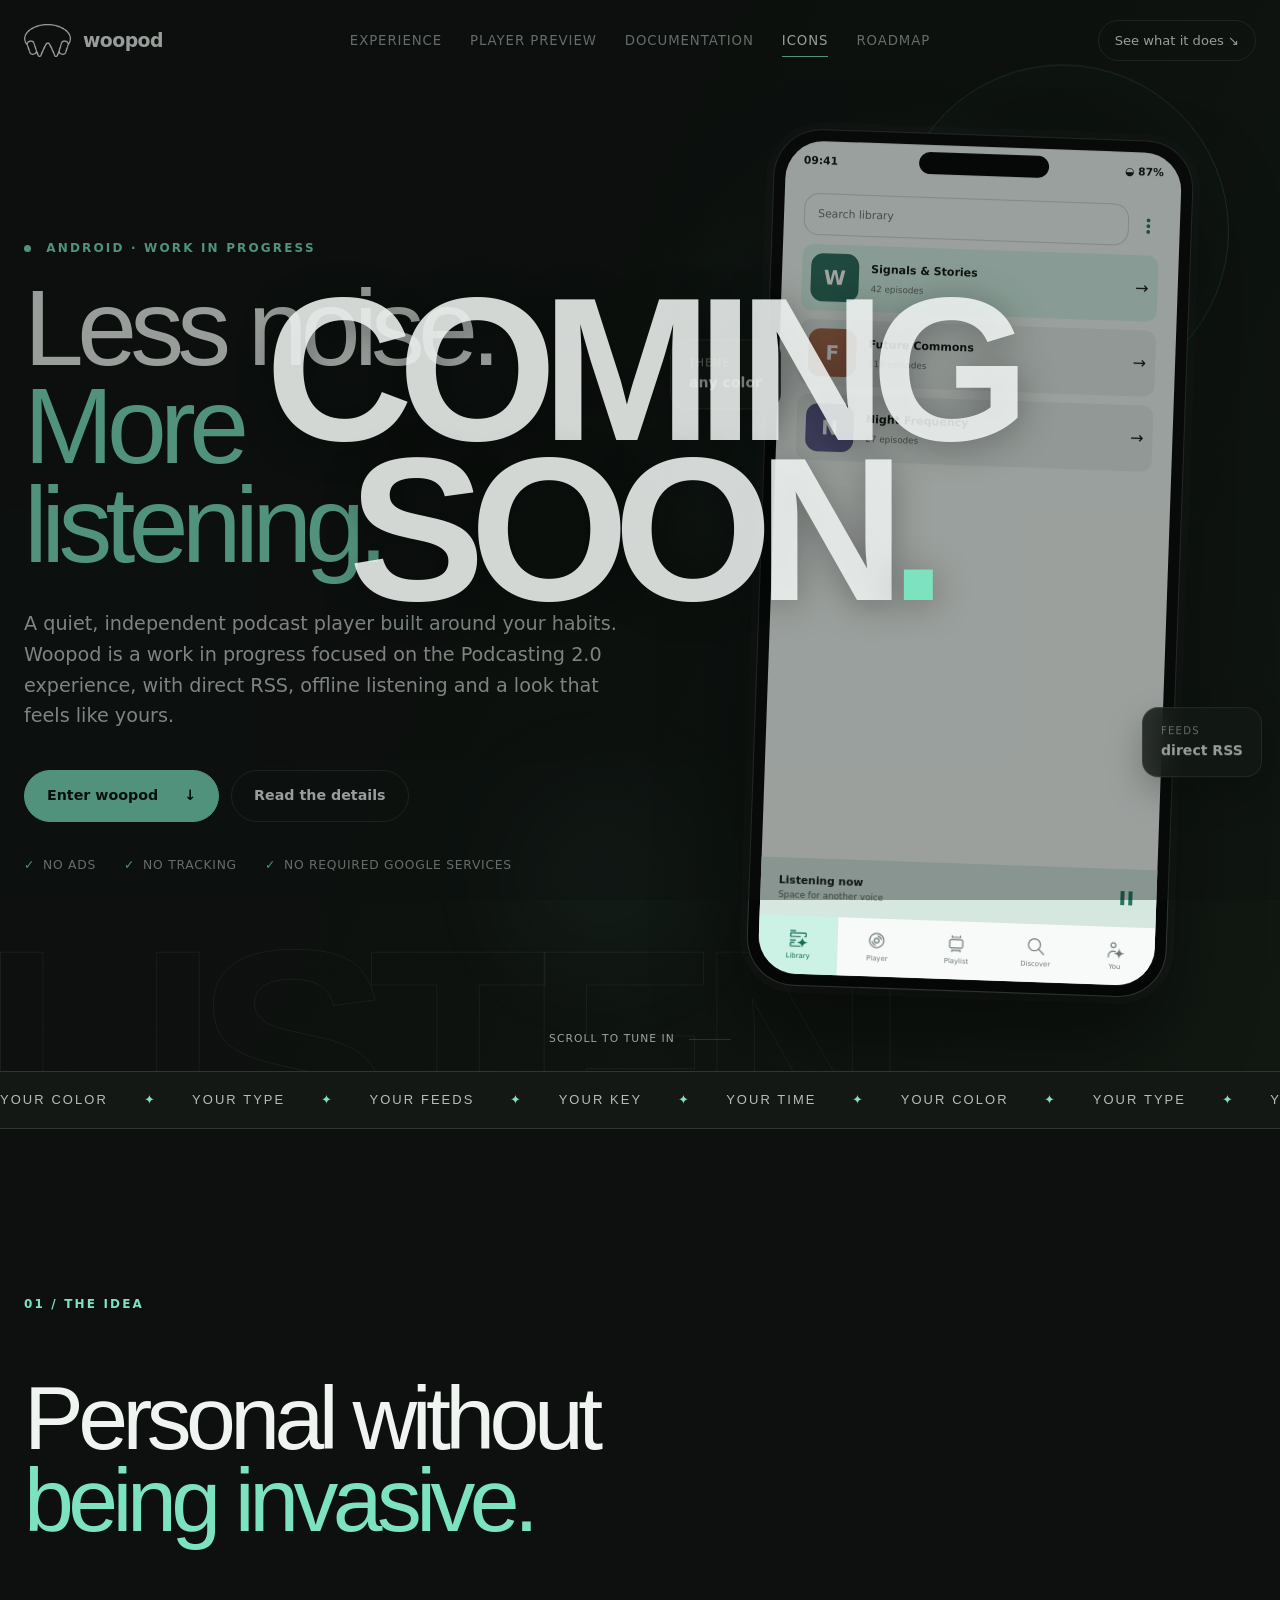
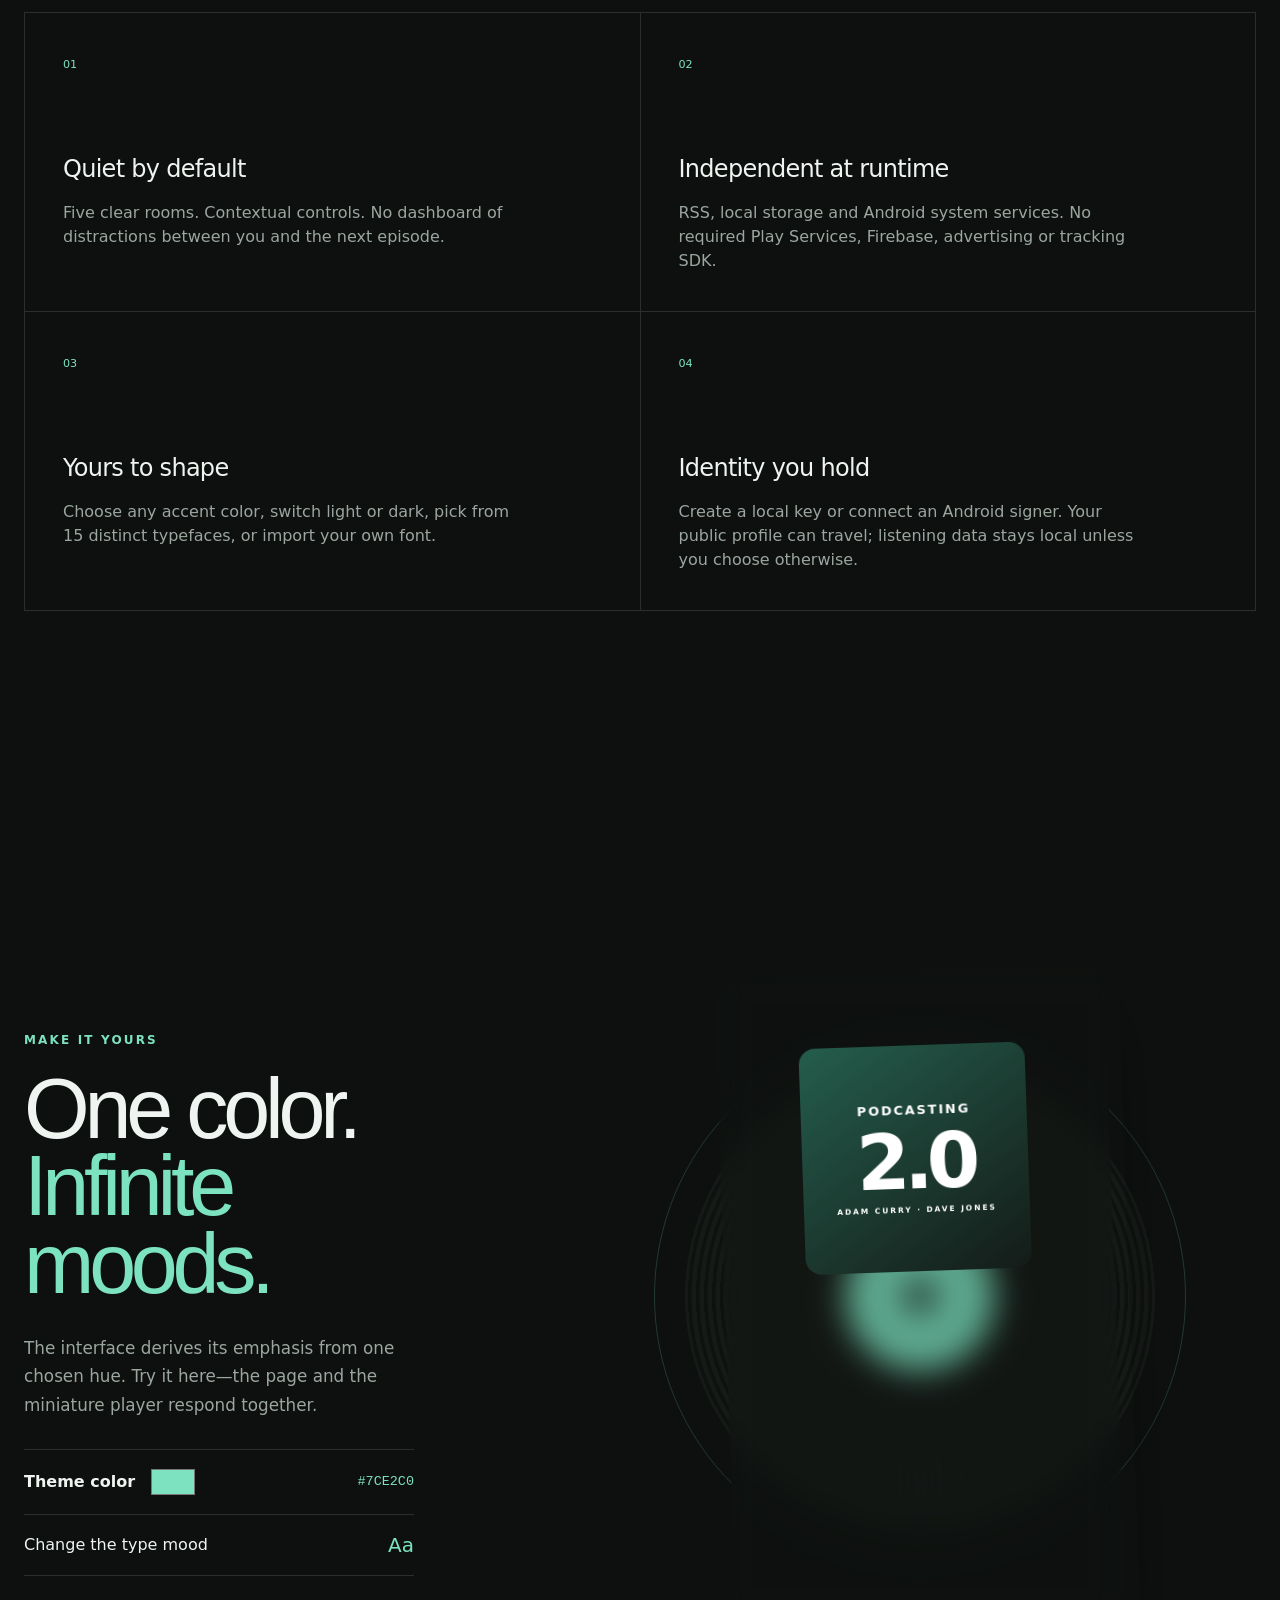
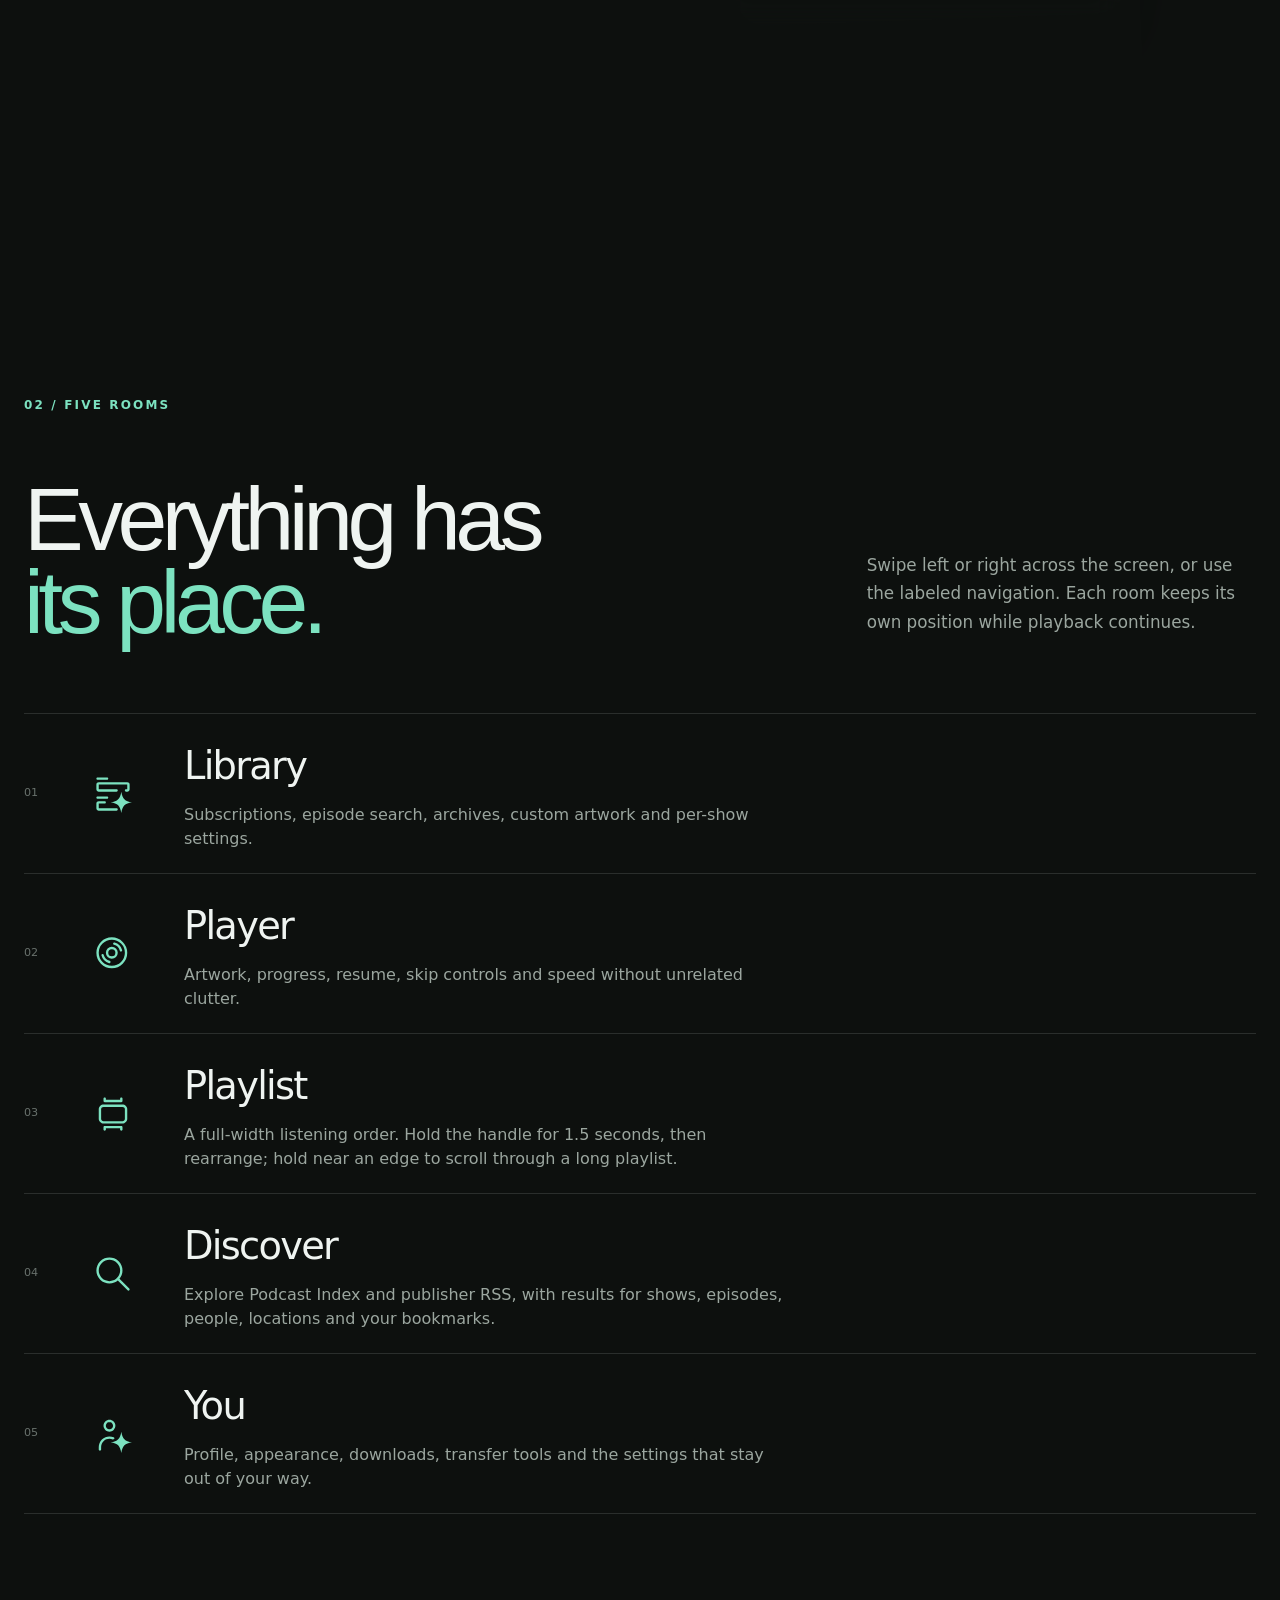
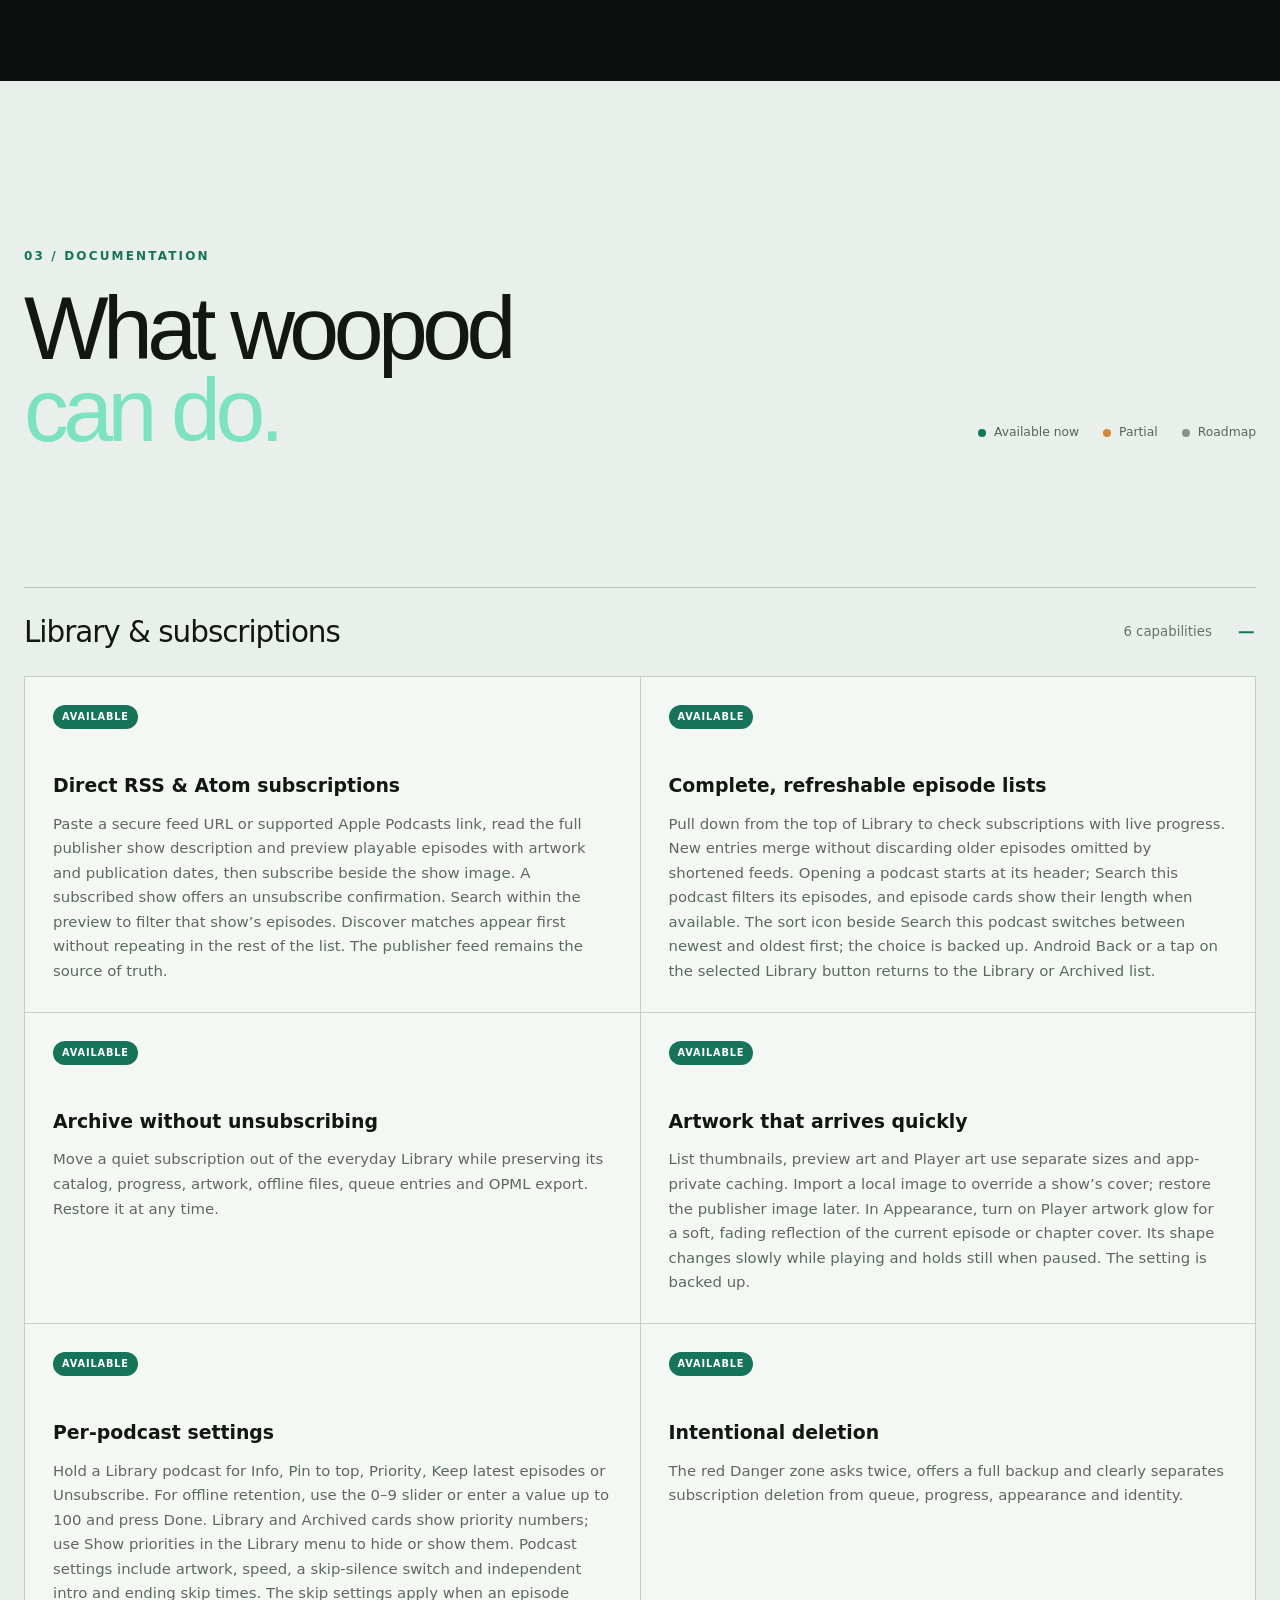
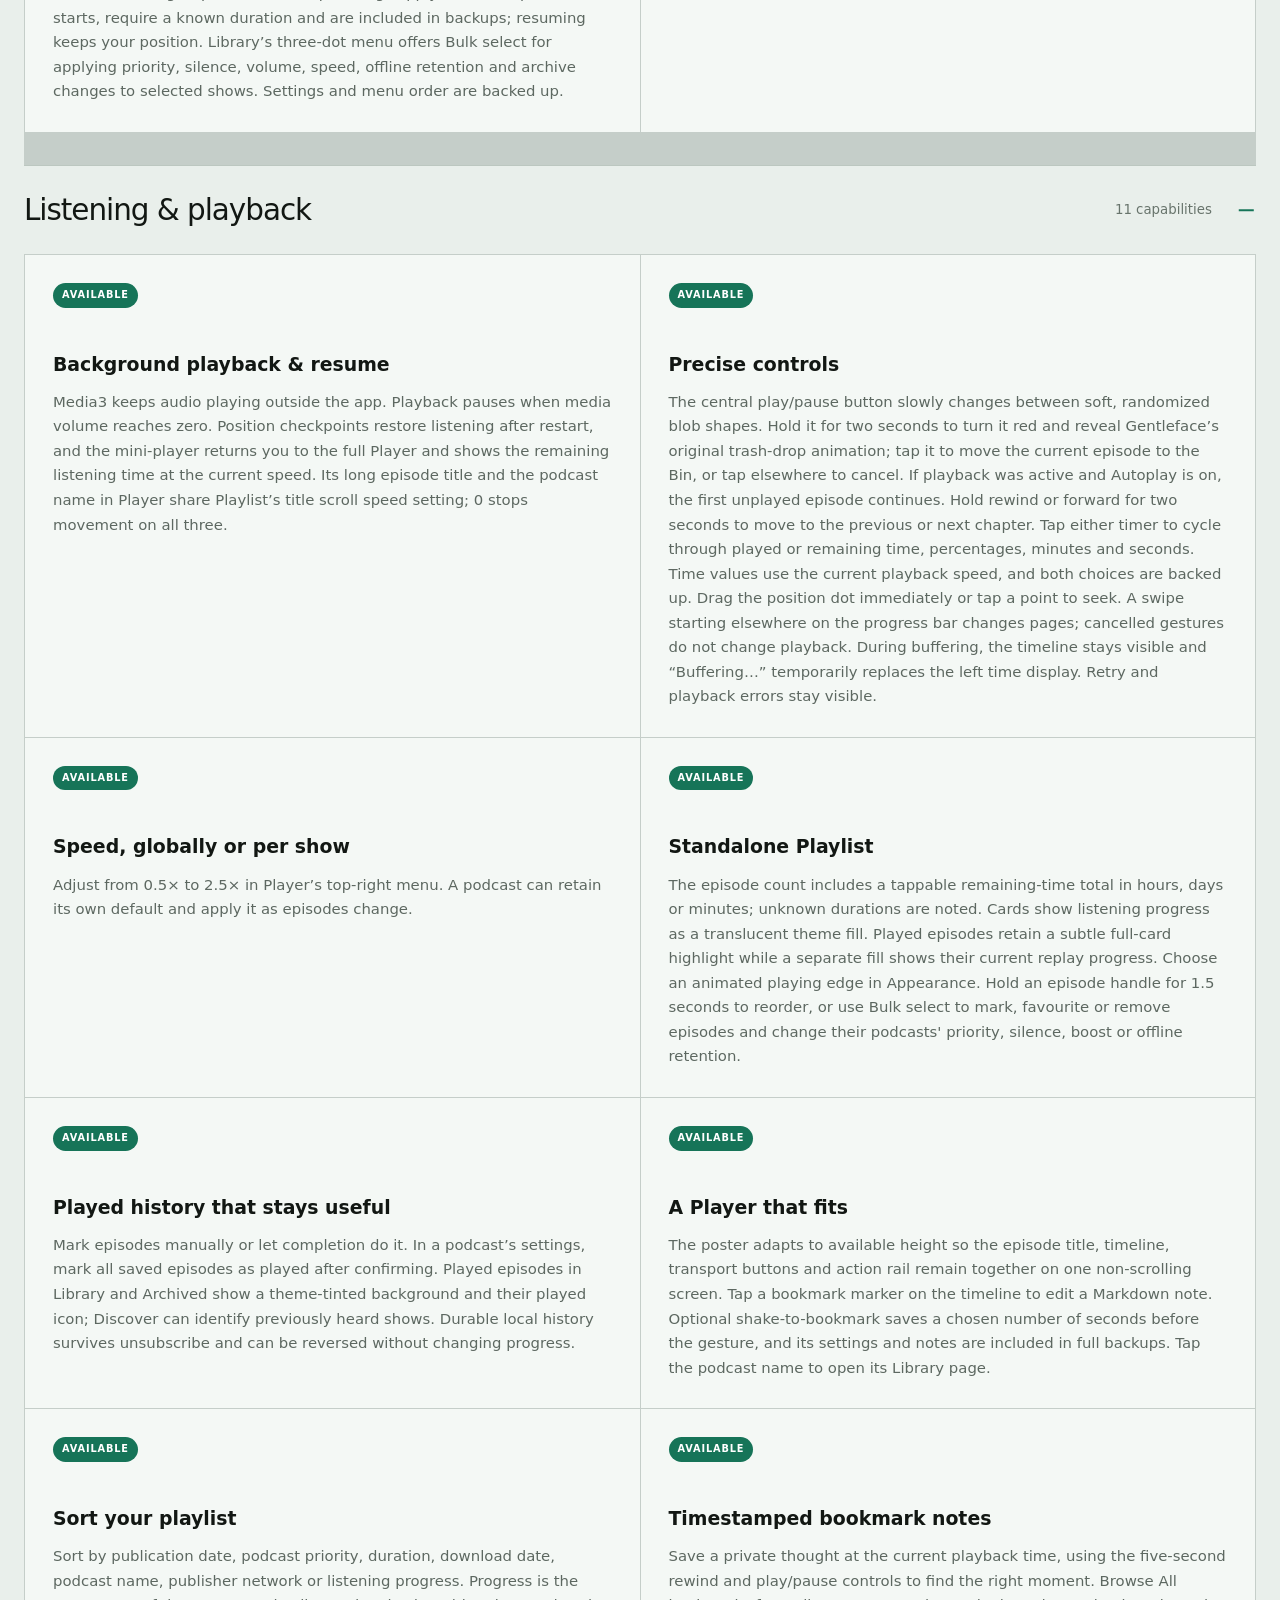
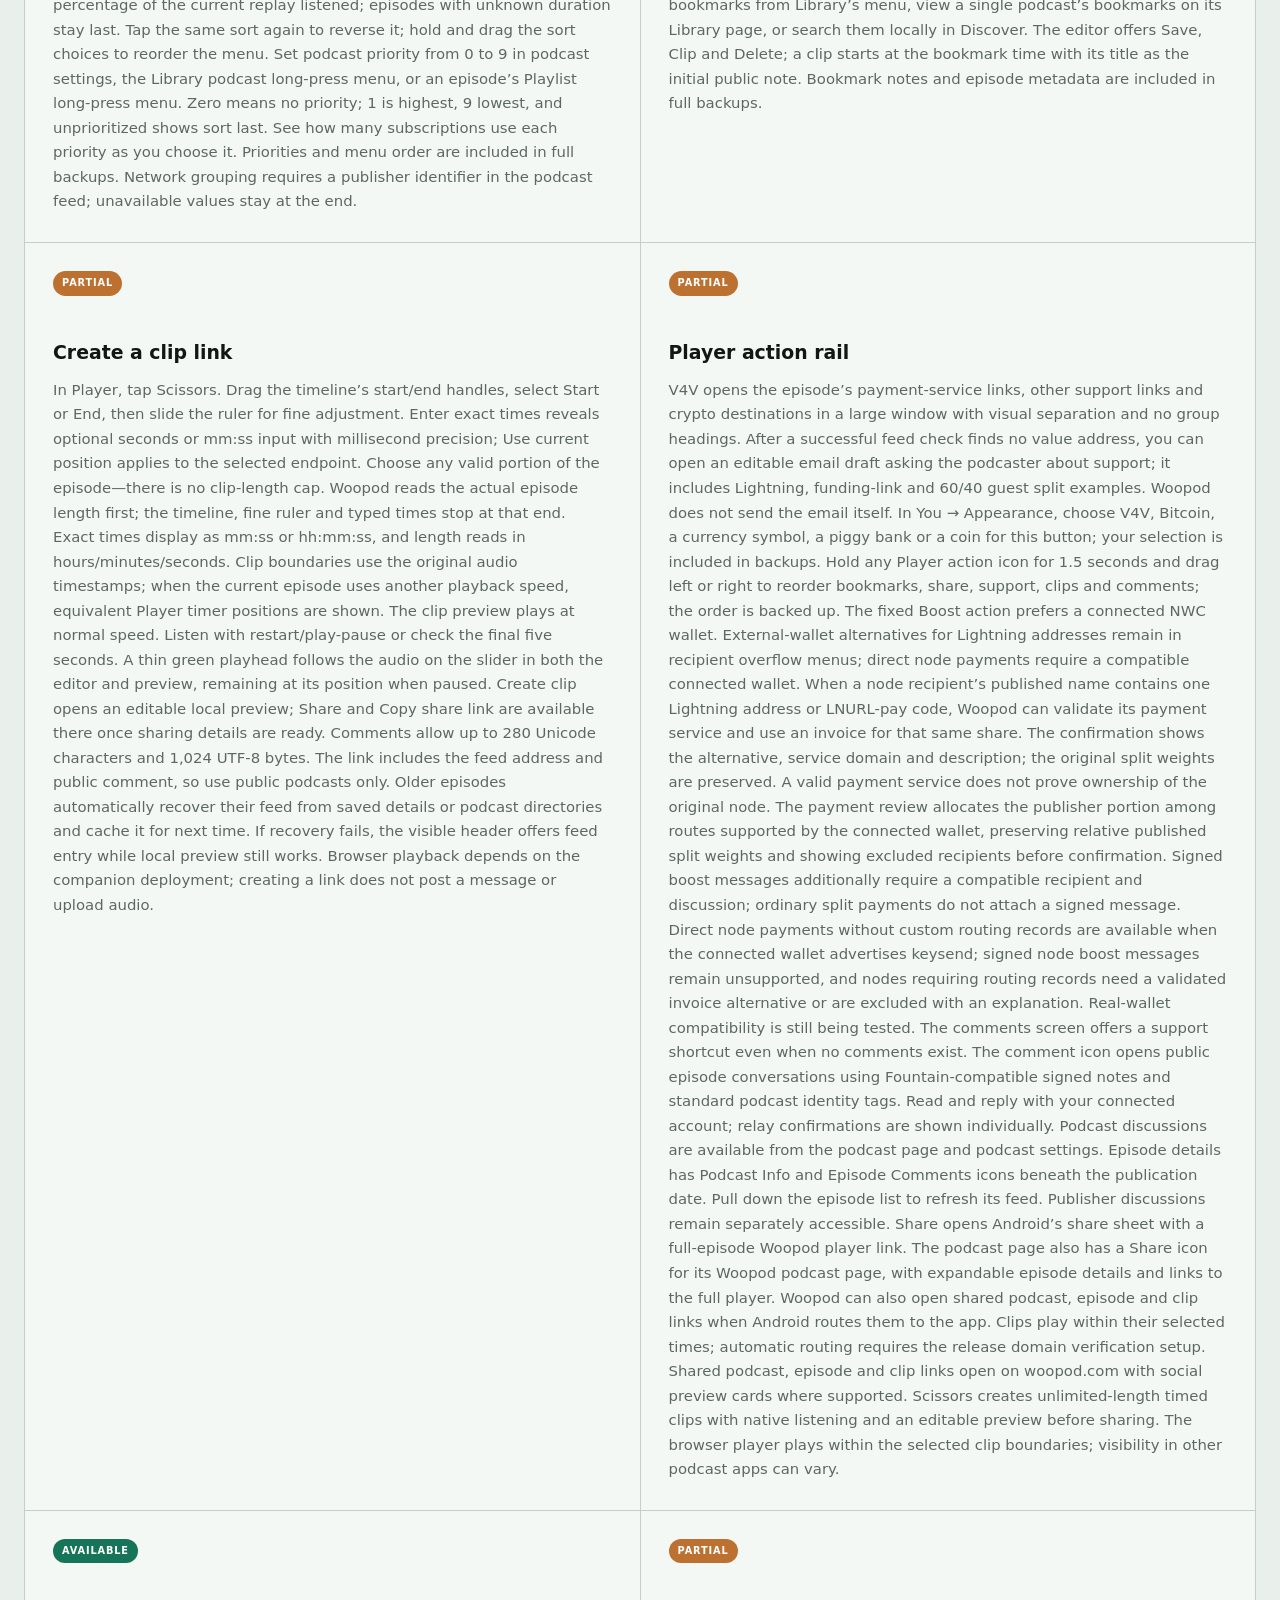
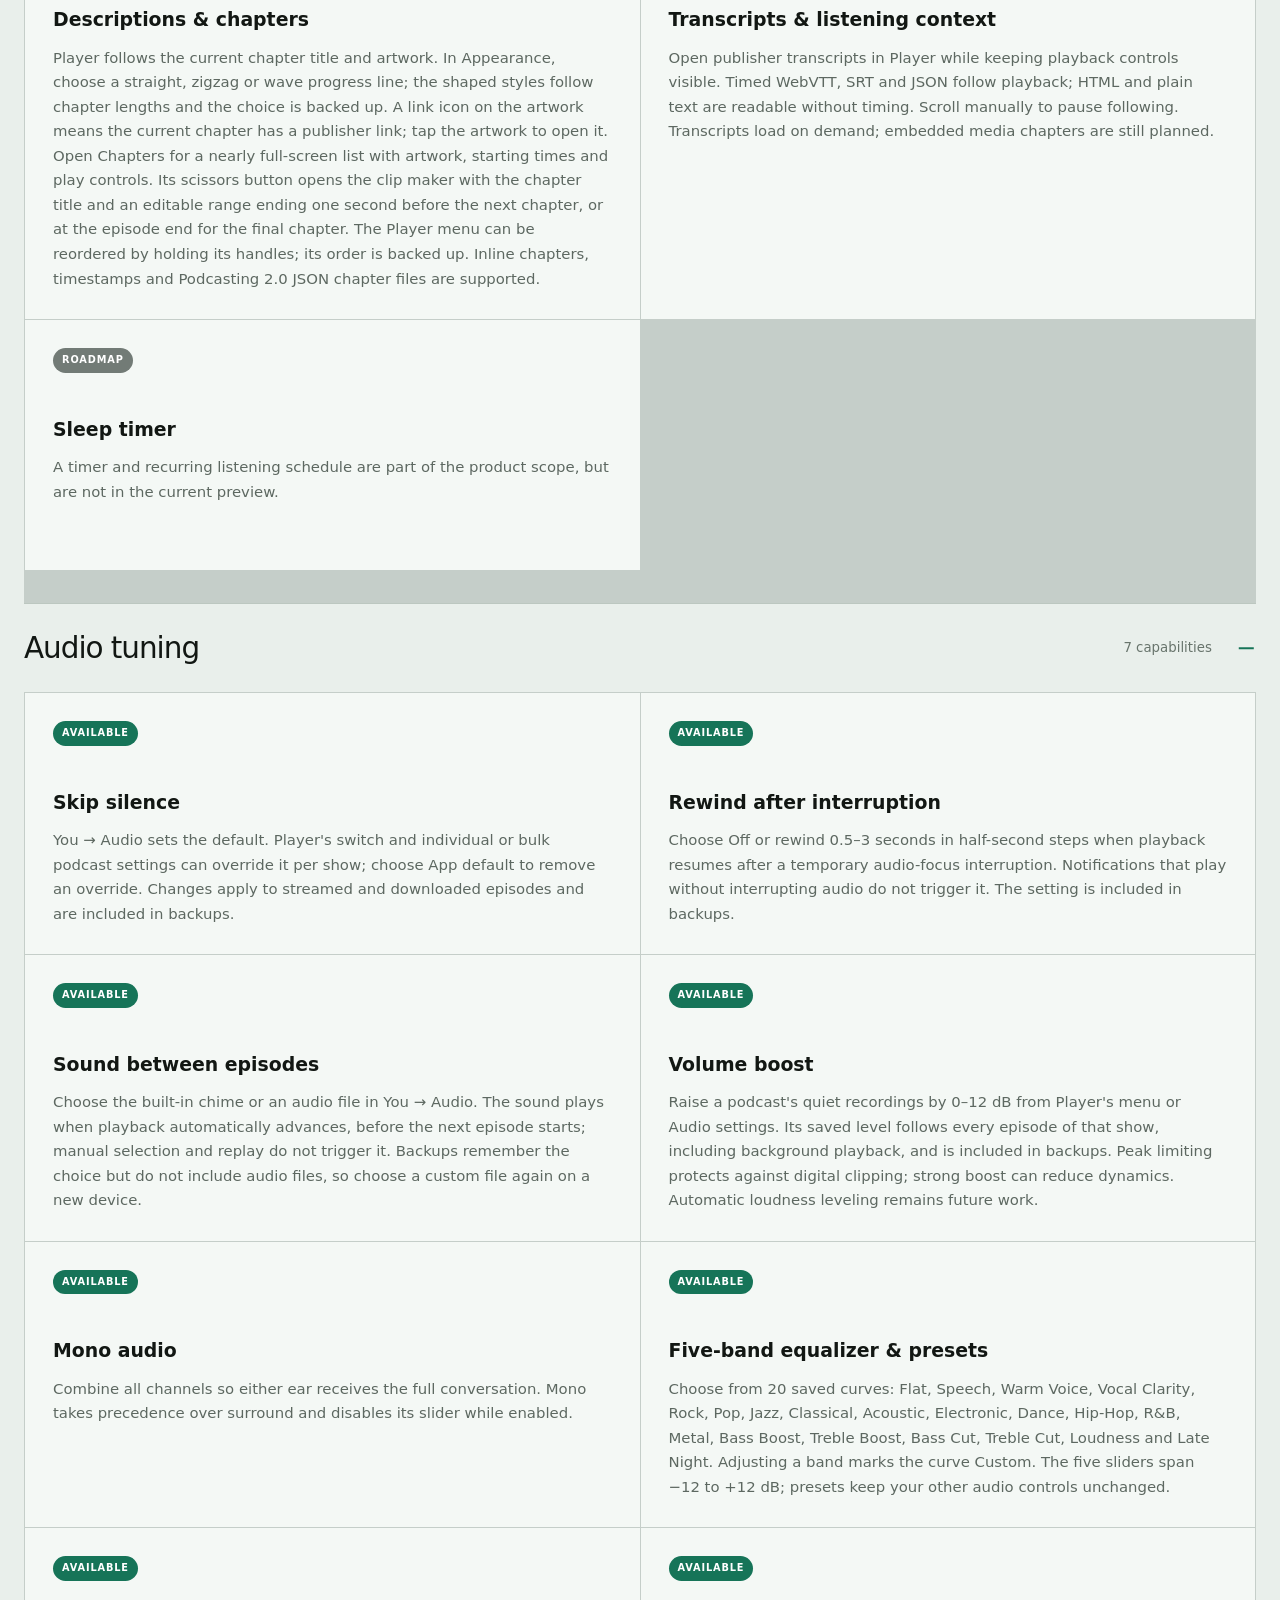
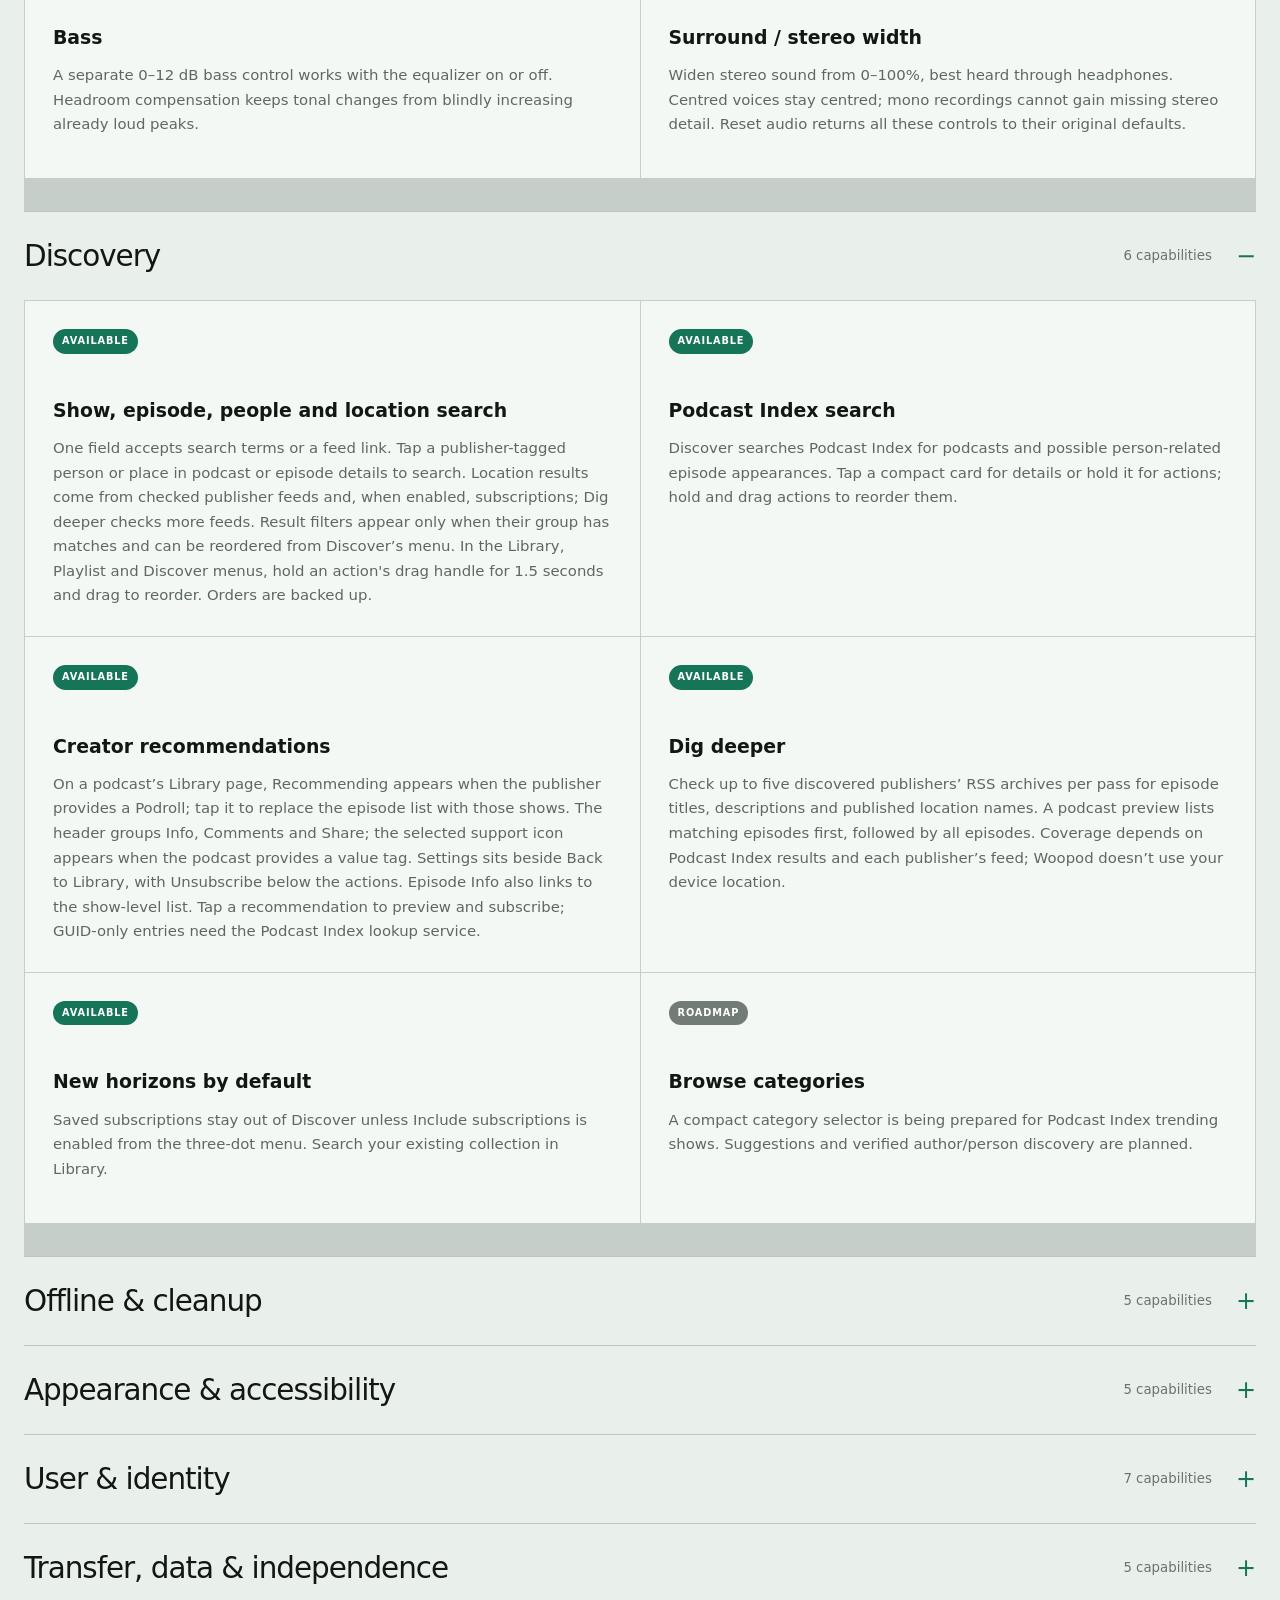
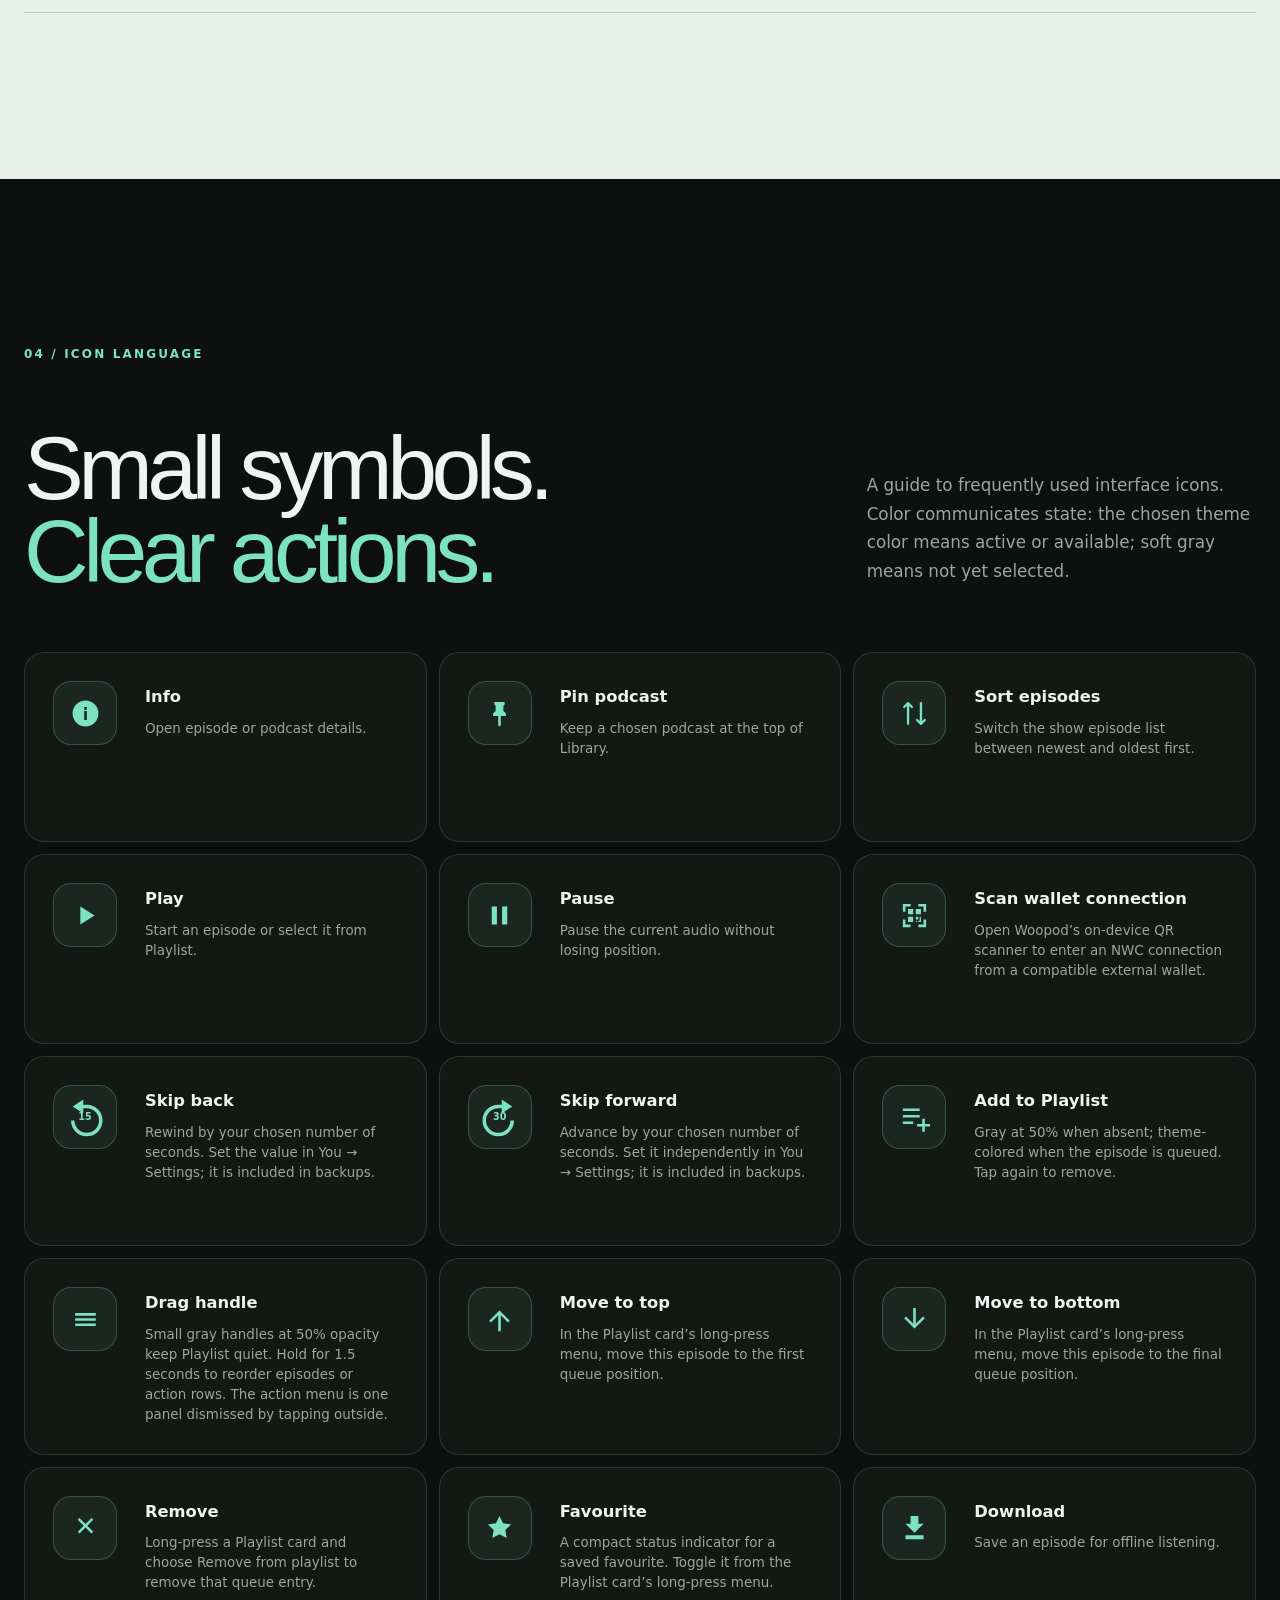
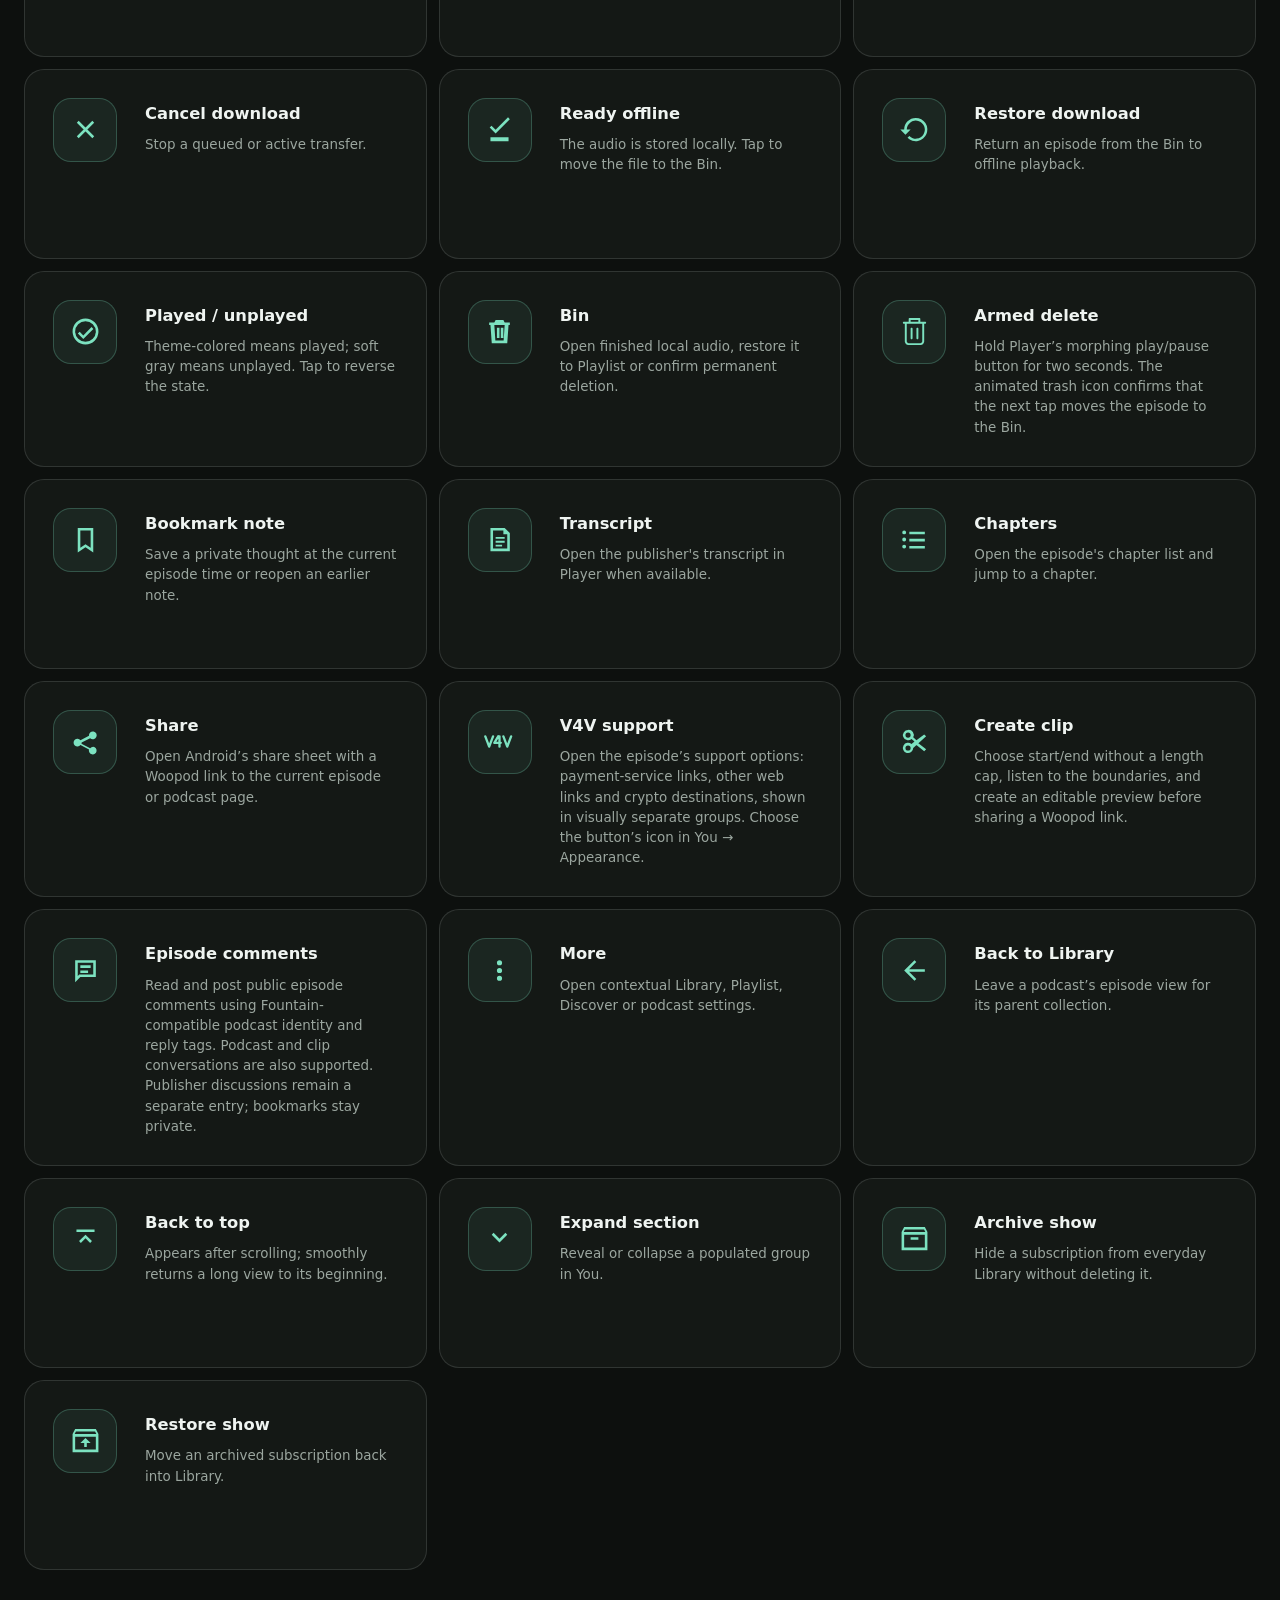
==== index.html @ 15a40794 "Explain wallet-aware boost split redistribution" ====
<!doctype html>
<html lang="en">
<head>
  <meta charset="utf-8">
  <meta name="viewport" content="width=device-width,initial-scale=1">
  <meta name="theme-color" content="#101311">
  <meta name="description" content="woopod is a quiet, independent Android podcast player with deep personalization, direct RSS, offline listening and user-owned identity.">
  <meta property="og:title" content="woopod — more listening, less noise">
  <meta property="og:description" content="A minimal, personal podcast player for Android. No ads. No tracking. No required Google services.">
  <meta property="og:type" content="website">
  <meta property="og:image" content="https://woopod.com/assets/app-icon-dark.png">
  <title>woopod — more listening, less noise</title>
  <link rel="icon" href="favicon.ico" sizes="any">
  <link rel="apple-touch-icon" href="apple-touch-icon.png">
  <link rel="manifest" href="manifest.webmanifest">
  <link rel="stylesheet" href="styles.css">
</head>
<body>
  <a class="skip-link" href="#main">Skip to content</a>
  <div class="coming-soon-overlay" role="status" aria-label="Woopod is coming soon"><span aria-hidden="true">Coming<br>soon<span class="coming-soon-dot">.</span></span></div>

  <svg class="svg-sprite" aria-hidden="true">
    <symbol id="i-play" viewBox="0 0 24 24"><path d="M8,5 L8,19 L19,12 Z"/></symbol>
    <symbol id="i-scan-qr" viewBox="0 0 24 24"><path d="M3,3h6v2H5v4H3zM15,3h6v6h-2V5h-4zM3,15h2v4h4v2H3zM19,15h2v6h-6v-2h4zM7,7h4v4H7zM13,7h4v4h-4zM7,13h4v4H7zM13,13h2v2h-2zM16,13h1v4h-2v-1h1zM13,16h1v1h-1z"/></symbol>
    <symbol id="i-pause" viewBox="0 0 24 24"><path d="M6,5 H10 V19 H6 Z M14,5 H18 V19 H14 Z"/></symbol>
    <symbol id="i-back15" viewBox="0 0 24 24"><path d="M11,2 L5,6 L11,10 V7 H13 A7,7 0,1 1,6,14 H4 A9,9 0,1 0,13,5 H11 Z"/></symbol>
    <symbol id="i-forward30" viewBox="0 0 24 24"><path d="M13,2 L19,6 L13,10 V7 H11 A7,7 0,1 0,18,14 H20 A9,9 0,1 1,11,5 H13 Z"/></symbol>
    <symbol id="i-queue" viewBox="0 0 24 24"><path d="M3,5 H16 V7 H3 Z M3,10 H16 V12 H3 Z M3,15 H11 V17 H3 Z M18,13 H20 V17 H24 V19 H20 V23 H18 V19 H14 V17 H18 Z"/></symbol>
    <symbol id="i-remove" viewBox="0 0 24 24"><path d="M6,6 L7.4,4.6 L12,9.2 L16.6,4.6 L18,6 L13.4,10.6 L18,15.2 L16.6,16.6 L12,12 L7.4,16.6 L6,15.2 L10.6,10.6 Z"/></symbol>
    <symbol id="i-drag" viewBox="0 0 24 24"><path d="M4,7h16v2H4zM4,11h16v2H4zM4,15h16v2H4z"/></symbol>
    <symbol id="i-up" viewBox="0 0 24 24"><path d="M12,5 L4,13 L5.4,14.4 L11,8.8 V21 H13 V8.8 L18.6,14.4 L20,13 Z"/></symbol>
    <symbol id="i-down" viewBox="0 0 24 24"><path d="M11,3 V15.2 L5.4,9.6 L4,11 L12,19 L20,11 L18.6,9.6 L13,15.2 V3 Z"/></symbol>
    <symbol id="i-download" viewBox="0 0 24 24"><path d="M19,9h-4V3H9v6H5l7,7 7,-7z M5,18v3h14v-3H5z"/></symbol>
    <symbol id="i-download-cancel" viewBox="0 0 24 24"><path d="M18,6L6,18M6,6l12,12" stroke="currentColor" stroke-width="2"/></symbol>
    <symbol id="i-download-done" viewBox="0 0 24 24"><path d="M5,18v3h14v-3H5z M9,12.2L5.8,9 4.4,10.4 9,15 20,4 18.6,2.6z"/></symbol>
    <symbol id="i-restore" viewBox="0 0 24 24"><path d="M13,3a9,9 0,0 0,-9 9H1l4,4 4,-4H6a7,7 0,1 1,2 5l-1.4,1.4A9,9 0,1 0,13 3z"/></symbol>
    <symbol id="i-played" viewBox="0 0 24 24"><path d="M12,3a9,9 0,1 0,0 18a9,9 0,1 0,0 -18" fill="none" stroke="currentColor" stroke-width="2"/><path d="M7.5,12.2l2.8,2.8 6.4,-6.4 1.4,1.4 -7.8,7.8 -4.2,-4.2z"/></symbol>
    <symbol id="i-bin" viewBox="0 0 24 24"><path d="M9,3L8,5H4V7H5L6,21H18L19,7H20V5H16L15,3H9M8,7H16L15.2,19H8.8L8,7M10,9V17H12V9H10M13,9V17H15V9H13Z"/></symbol>
    <!-- Gentleface trash, line-round, MIT © 2026 Alexander Kiselev. -->
    <symbol id="i-trash-gentleface" viewBox="0 0 16 16"><path d="M10.856 1.144C10.952 1.241 11 1.359 11 1.5L11 3L13.5 3C13.641 3 13.759 3.048 13.856 3.144C13.952 3.241 14 3.359 14 3.5C14 3.641 13.952 3.759 13.856 3.856C13.759 3.952 13.641 4 13.5 4L13 4L13 13C13 13.254 12.953 13.5 12.86 13.736C12.758 13.993 12.609 14.219 12.414 14.414C12.219 14.609 11.993 14.758 11.736 14.86C11.5 14.953 11.254 15 11 15L5 15C4.746 15 4.5 14.953 4.264 14.86C4.007 14.758 3.781 14.609 3.586 14.414C3.391 14.219 3.242 13.993 3.14 13.736C3.047 13.5 3 13.254 3 13L3 4L2.5 4C2.359 4 2.241 3.952 2.144 3.856C2.048 3.759 2 3.641 2 3.5C2 3.359 2.048 3.241 2.144 3.144C2.241 3.048 2.359 3 2.5 3L5 3L5 1.5C5 1.359 5.048 1.241 5.144 1.144C5.241 1.048 5.359 1 5.5 1L10.5 1C10.641 1 10.759 1.048 10.856 1.144ZM6 2L6 3L10 3L10 2L6 2ZM4.293 13.707C4.488 13.902 4.724 14 5 14L11 14C11.276 14 11.512 13.902 11.707 13.707C11.902 13.512 12 13.276 12 13L12 4L4 4L4 13C4 13.276 4.098 13.512 4.293 13.707ZM6.144 6.144C6.241 6.048 6.359 6 6.5 6C6.641 6 6.759 6.048 6.856 6.144C6.952 6.241 7 6.359 7 6.5L7 11.5C7 11.641 6.952 11.759 6.856 11.856C6.759 11.952 6.641 12 6.5 12C6.359 12 6.241 11.952 6.144 11.856C6.048 11.759 6 11.641 6 11.5L6 6.5C6 6.359 6.048 6.241 6.144 6.144ZM9.144 6.144C9.241 6.048 9.359 6 9.5 6C9.641 6 9.759 6.048 9.856 6.144C9.952 6.241 10 6.359 10 6.5L10 11.5C10 11.641 9.952 11.759 9.856 11.856C9.759 11.952 9.641 12 9.5 12C9.359 12 9.241 11.952 9.144 11.856C9.048 11.759 9 11.641 9 11.5L9 6.5C9 6.359 9.048 6.241 9.144 6.144Z"/></symbol>
    <symbol id="i-bookmark" viewBox="0 0 24 24"><path d="M6,3H18V22L12,18L6,22V3M8,5V18.3L12,15.7L16,18.3V5H8Z"/></symbol>
    <symbol id="i-transcript" viewBox="0 0 24 24"><path d="M5,3h11l4,4v14H5zM7,5v14h11V8h-3V5zM9,10h7v1.5H9zM9,13h7v1.5H9zM9,16h5v1.5H9z"/></symbol>
    <symbol id="i-chapters" viewBox="0 0 24 24"><path d="M4,5a1.5,1.5 0,1 0,0 3a1.5,1.5 0,0 0,0 -3M8,6h12v2H8zM4,10.5a1.5,1.5 0,1 0,0 3a1.5,1.5 0,0 0,0 -3M8,11.5h12v2H8zM4,16a1.5,1.5 0,1 0,0 3a1.5,1.5 0,0 0,0 -3M8,17h12v2H8z"/></symbol>
    <symbol id="i-share" viewBox="0 0 24 24"><path d="M18,16A3,3 0,0 0,15.6 17.2L8.9,13.8A3.4,3.4 0,0 0,9 12.8L15.6,9.4A3,3 0,1 0,14.7 7.6L8.1,11A3,3 0,1 0,8.1 14.8L14.7,18.2A3,3 0,1 0,18 16Z"/></symbol>
    <symbol id="i-v4v" viewBox="0 0 24 24"><path d="M1 8l3 8 3-8m4 0-3 5h5m-1-5v8m3-8 3 8 3-8" fill="none" stroke="currentColor" stroke-width="1.8" stroke-linecap="round" stroke-linejoin="round"/></symbol>
    <symbol id="i-scissors" viewBox="0 0 24 24"><path d="M7,3A4,4 0,1 0,9.7 10L12,12L9.7,14A4,4 0,1 0,11 17L21,8L19.5,6.5L13.5,11L11,8.8A4,4 0,0 0,7 3M7,5A2,2 0,1 1,7 9A2,2 0,0 1,7 5M7,15A2,2 0,1 1,7 19A2,2 0,0 1,7 15M14.5,13L13,14.3L19.5,19.5L21,18Z"/></symbol>
    <symbol id="i-chat" viewBox="0 0 24 24"><path d="M4,4H20V17H8L4,21V4M6,6V16.2L7.2,15H18V6H6M8,8H16V10H8V8M8,12H14V14H8V12Z"/></symbol>
    <symbol id="i-more" viewBox="0 0 24 24"><path d="M12,4 A2,2 0,1 0,12,8 A2,2 0,1 0,12,4 M12,10 A2,2 0,1 0,12,14 A2,2 0,1 0,12,10 M12,16 A2,2 0,1 0,12,20 A2,2 0,1 0,12,16"/></symbol>
    <symbol id="i-back" viewBox="0 0 24 24"><path d="M20,11 H7.8 L13.4,5.4 L12,4 L4,12 L12,20 L13.4,18.6 L7.8,13 H20 Z"/></symbol>
    <symbol id="i-top" viewBox="0 0 24 24"><path d="M7,14l5,-5 5,5 -1.4,1.4L12,11.8 8.4,15.4zM5,5h14v2H5z"/></symbol>
    <symbol id="i-expand" viewBox="0 0 24 24"><path d="M6,9 L12,15 L18,9 L16.6,7.6 L12,12.2 L7.4,7.6 Z"/></symbol>
    <symbol id="i-archive" viewBox="0 0 24 24"><path d="M20,3H4L2,7v14h20V7L20,3z M4.6,5h14.8l1,2H3.6l1,-2z M20,19H4V9h16v10z M9,11h6v2H9z"/></symbol>
    <symbol id="i-unarchive" viewBox="0 0 24 24"><path d="M20,3H4L2,7v14h20V7L20,3z M4.6,5h14.8l1,2H3.6l1,-2z M20,19H4V9h16v10z M12,10l-4,4h3v3h2v-3h3z"/></symbol>
    <symbol id="i-library" viewBox="0 0 24 24"><path d="M4 3h16v18H4Zm2 3v2h12V6Zm0 5v2h12v-2Zm0 5v2h8v-2Z"/></symbol>
    <!-- Gentleface disc-shine, MIT © 2026 Alexander Kiselev; see LICENSE-gentleface.txt -->
    <symbol id="i-nav-library" viewBox="0 0 16 16"><path d="M1.144 1.856C1.048 1.759 1 1.641 1 1.5C1 1.359 1.048 1.241 1.144 1.144C1.241 1.048 1.359 1 1.5 1L5.5 1C5.641 1 5.759 1.048 5.856 1.144C5.952 1.241 6 1.359 6 1.5C6 1.641 5.952 1.759 5.856 1.856C5.759 1.952 5.641 2 5.5 2L1.5 2C1.359 2 1.241 1.952 1.144 1.856ZM1.293 6.707C1.098 6.512 1 6.276 1 6L1 4C1 3.724 1.098 3.488 1.293 3.293C1.488 3.098 1.724 3 2 3L14 3C14.276 3 14.512 3.098 14.707 3.293C14.902 3.488 15 3.724 15 4L15 6C15 6.276 14.902 6.512 14.707 6.707C14.512 6.902 14.276 7 14 7L13.5 7C13.359 7 13.241 6.952 13.144 6.856C13.048 6.759 13 6.641 13 6.5C13 6.359 13.048 6.241 13.144 6.144C13.241 6.048 13.359 6 13.5 6L14 6L14 4L2 4L2 6L9.5 6C9.641 6 9.759 6.048 9.856 6.144C9.952 6.241 10 6.359 10 6.5C10 6.641 9.952 6.759 9.856 6.856C9.759 6.952 9.641 7 9.5 7L2 7C1.724 7 1.488 6.902 1.293 6.707ZM11.5 16C11 13 10 12 7 11.5C10 11 11 10 11.5 7C12 10 13 11 16 11.5C13 12 12 13 11.5 16ZM1.144 9.856C1.048 9.759 1 9.641 1 9.5C1 9.359 1.048 9.241 1.144 9.144C1.241 9.048 1.359 9 1.5 9L5.5 9C5.641 9 5.759 9.048 5.856 9.144C5.952 9.241 6 9.359 6 9.5C6 9.641 5.952 9.759 5.856 9.856C5.759 9.952 5.641 10 5.5 10L1.5 10C1.359 10 1.241 9.952 1.144 9.856ZM1.293 11.293C1.488 11.098 1.724 11 2 11L4.5 11C4.641 11 4.759 11.048 4.856 11.144C4.952 11.241 5 11.359 5 11.5C5 11.641 4.952 11.759 4.856 11.856C4.759 11.952 4.641 12 4.5 12L2 12L2 14L9.5 14C9.641 14 9.759 14.048 9.856 14.144C9.952 14.241 10 14.359 10 14.5C10 14.641 9.952 14.759 9.856 14.856C9.759 14.952 9.641 15 9.5 15L2 15C1.724 15 1.488 14.902 1.293 14.707C1.098 14.512 1 14.276 1 14L1 12C1 11.724 1.098 11.488 1.293 11.293Z"/></symbol>
    <symbol id="i-nav-playlist" viewBox="0 0 16 16"><path d="M4.144 2.856C4.048 2.759 4 2.641 4 2.5L4 1.5C4 1.359 4.048 1.241 4.144 1.144C4.241 1.048 4.359 1 4.5 1C4.641 1 4.759 1.048 4.856 1.144C4.952 1.241 5 1.359 5 1.5L5 2L11 2L11 1.5C11 1.359 11.048 1.241 11.144 1.144C11.241 1.048 11.359 1 11.5 1C11.641 1 11.759 1.048 11.856 1.144C11.952 1.241 12 1.359 12 1.5L12 2.5C12 2.641 11.952 2.759 11.856 2.856C11.759 2.952 11.641 3 11.5 3L4.5 3C4.359 3 4.241 2.952 4.144 2.856ZM13.86 10.736C13.758 10.993 13.609 11.219 13.414 11.414C13.219 11.609 12.993 11.758 12.736 11.86C12.5 11.953 12.254 12 12 12L4 12C3.746 12 3.5 11.953 3.264 11.86C3.007 11.758 2.781 11.609 2.586 11.414C2.391 11.219 2.242 10.993 2.14 10.736C2.047 10.5 2 10.254 2 10L2 6C2 5.746 2.047 5.5 2.14 5.264C2.242 5.007 2.391 4.781 2.586 4.586C2.781 4.391 3.007 4.242 3.264 4.14C3.5 4.047 3.746 4 4 4L12 4C12.254 4 12.5 4.047 12.736 4.14C12.993 4.242 13.219 4.391 13.414 4.586C13.609 4.781 13.758 5.007 13.86 5.264C13.953 5.5 14 5.746 14 6L14 10C14 10.254 13.953 10.5 13.86 10.736ZM3.293 10.707C3.488 10.902 3.724 11 4 11L12 11C12.276 11 12.512 10.902 12.707 10.707C12.902 10.512 13 10.276 13 10L13 6C13 5.724 12.902 5.488 12.707 5.293C12.512 5.098 12.276 5 12 5L4 5C3.724 5 3.488 5.098 3.293 5.293C3.098 5.488 3 5.724 3 6L3 10C3 10.276 3.098 10.512 3.293 10.707ZM5 14L5 14.5C5 14.641 4.952 14.759 4.856 14.856C4.759 14.952 4.641 15 4.5 15C4.359 15 4.241 14.952 4.144 14.856C4.048 14.759 4 14.641 4 14.5L4 13.5C4 13.359 4.048 13.241 4.144 13.144C4.241 13.048 4.359 13 4.5 13L11.5 13C11.641 13 11.759 13.048 11.856 13.144C11.952 13.241 12 13.359 12 13.5L12 14.5C12 14.641 11.952 14.759 11.856 14.856C11.759 14.952 11.641 15 11.5 15C11.359 15 11.241 14.952 11.144 14.856C11.048 14.759 11 14.641 11 14.5L11 14L5 14Z"/></symbol>
    <symbol id="i-nav-discover" viewBox="0 0 16 16"><path d="M15.003 14.5C15.003 14.636 14.953 14.754 14.854 14.854C14.754 14.953 14.636 15.003 14.5 15.003C14.364 15.003 14.246 14.953 14.146 14.854L10.02 10.727C9.573 11.101 9.074 11.396 8.525 11.614C7.874 11.871 7.199 12 6.5 12C5.801 12 5.126 11.871 4.475 11.614C3.769 11.334 3.148 10.926 2.611 10.389C2.074 9.852 1.666 9.231 1.386 8.525C1.129 7.874 1 7.199 1 6.5C1 5.801 1.129 5.126 1.386 4.475C1.666 3.769 2.074 3.148 2.611 2.611C3.148 2.074 3.769 1.666 4.475 1.386C5.126 1.129 5.801 1 6.5 1C7.199 1 7.874 1.129 8.525 1.386C9.231 1.666 9.852 2.074 10.389 2.611C10.926 3.148 11.334 3.769 11.614 4.475C11.871 5.126 12 5.801 12 6.5C12 7.199 11.871 7.874 11.614 8.525C11.396 9.074 11.101 9.573 10.727 10.02L14.854 14.146C14.953 14.246 15.003 14.364 15.003 14.5ZM9.98 9.273L10.016 9.309C10.295 8.962 10.517 8.577 10.684 8.156C10.895 7.624 11 7.072 11 6.5C11 5.928 10.895 5.376 10.684 4.844C10.455 4.266 10.121 3.757 9.682 3.318C9.243 2.879 8.734 2.545 8.156 2.316C7.624 2.105 7.072 2 6.5 2C5.928 2 5.376 2.105 4.844 2.316C4.266 2.545 3.757 2.879 3.318 3.318C2.879 3.757 2.545 4.266 2.316 4.844C2.105 5.376 2 5.928 2 6.5C2 7.072 2.105 7.624 2.316 8.156C2.545 8.734 2.879 9.243 3.318 9.682C3.757 10.121 4.266 10.455 4.844 10.684C5.376 10.895 5.928 11 6.5 11C7.072 11 7.624 10.895 8.156 10.684C8.577 10.517 8.962 10.295 9.309 10.016L9.273 9.98C9.535 9.772 9.772 9.535 9.98 9.273Z"/></symbol>
    <symbol id="i-nav-you" viewBox="0 0 16 16"><path d="M4.732 2.732C4.976 2.488 5.259 2.303 5.58 2.176C5.875 2.059 6.182 2 6.5 2C6.818 2 7.125 2.059 7.42 2.176C7.741 2.303 8.024 2.488 8.268 2.732C8.512 2.976 8.697 3.259 8.824 3.58C8.941 3.875 9 4.182 9 4.5C9 4.818 8.941 5.125 8.824 5.42C8.697 5.741 8.512 6.024 8.268 6.268C8.024 6.512 7.741 6.697 7.42 6.824C7.125 6.941 6.818 7 6.5 7C6.182 7 5.875 6.941 5.58 6.824C5.259 6.697 4.976 6.512 4.732 6.268C4.488 6.024 4.303 5.741 4.176 5.42C4.059 5.125 4 4.818 4 4.5C4 4.182 4.059 3.875 4.176 3.58C4.303 3.259 4.488 2.976 4.732 2.732ZM5.439 5.561C5.586 5.707 5.755 5.818 5.948 5.895C6.125 5.965 6.309 6 6.5 6C6.691 6 6.875 5.965 7.052 5.895C7.245 5.818 7.414 5.707 7.561 5.561C7.707 5.414 7.818 5.245 7.895 5.052C7.965 4.875 8 4.691 8 4.5C8 4.309 7.965 4.125 7.895 3.948C7.818 3.755 7.707 3.586 7.561 3.439C7.414 3.293 7.245 3.182 7.052 3.105C6.875 3.035 6.691 3 6.5 3C6.309 3 6.125 3.035 5.948 3.105C5.755 3.182 5.586 3.293 5.439 3.439C5.293 3.586 5.182 3.755 5.105 3.948C5.035 4.125 5 4.309 5 4.5C5 4.691 5.035 4.875 5.105 5.052C5.182 5.245 5.293 5.414 5.439 5.561ZM11.5 16C11 13 10 12 7 11.5C10 11 11 10 11.5 7C12 10 13 11 16 11.5C13 12 12 13 11.5 16ZM7.892 10.289C7.89 10.288 7.889 10.287 7.887 10.287C7.444 10.096 6.982 10 6.5 10C6.055 10 5.625 10.082 5.212 10.246C4.762 10.424 4.367 10.683 4.025 11.025C3.683 11.367 3.424 11.762 3.246 12.212C3.082 12.625 3 13.055 3 13.5L3 14.5C3 14.641 2.952 14.759 2.856 14.856C2.759 14.952 2.641 15 2.5 15C2.359 15 2.241 14.952 2.144 14.856C2.048 14.759 2 14.641 2 14.5L2 13.5C2 12.928 2.105 12.376 2.316 11.844C2.545 11.266 2.879 10.757 3.318 10.318C3.757 9.879 4.266 9.545 4.844 9.316C5.376 9.105 5.928 9 6.5 9C7.12 9 7.714 9.123 8.283 9.368C8.41 9.423 8.499 9.515 8.55 9.643C8.601 9.771 8.599 9.899 8.544 10.026C8.535 10.046 8.525 10.066 8.515 10.084C8.332 10.158 8.124 10.226 7.892 10.289Z"/></symbol>
    <symbol id="i-player" viewBox="0 0 16 16"><g fill="none" stroke="currentColor" stroke-width="1.001" stroke-linecap="round"><circle cx="7.5" cy="7.5" r="6"/><circle cx="7.5" cy="7.5" r="2"/><path d="M8.535 3.636A4 4 0 0 1 11.364 6.465M6.465 11.364A4 4 0 0 1 3.636 8.535"/></g></symbol>
    <symbol id="i-discover" viewBox="0 0 24 24"><circle cx="10.5" cy="10.5" r="6.5" fill="none" stroke="currentColor" stroke-width="2"/><path d="m15.5 15.5 5 5" fill="none" stroke="currentColor" stroke-width="2"/></symbol>
    <symbol id="i-user" viewBox="0 0 24 24"><circle cx="12" cy="8" r="4" fill="none" stroke="currentColor" stroke-width="2"/><path d="M4 21c.7-5 3.3-7 8-7s7.3 2 8 7" fill="none" stroke="currentColor" stroke-width="2"/></symbol>
    <symbol id="i-rss" viewBox="0 0 24 24"><circle cx="5" cy="19" r="2"/><path d="M3 11a10 10 0 0 1 10 10h3A13 13 0 0 0 3 8Zm0-6a16 16 0 0 1 16 16h3A19 19 0 0 0 3 2Z"/></symbol>
    <symbol id="i-palette" viewBox="0 0 24 24"><path d="M12 3a9 9 0 0 0 0 18h1.5a2 2 0 0 0 0-4H12a2 2 0 0 1 0-4h5a4 4 0 0 0 4-4c0-3.3-4-6-9-6ZM7 8a1.5 1.5 0 1 1 0 3 1.5 1.5 0 0 1 0-3Zm4-2a1.5 1.5 0 1 1 0 3 1.5 1.5 0 0 1 0-3Zm5 1a1.5 1.5 0 1 1 0 3 1.5 1.5 0 0 1 0-3Z"/></symbol>
    <symbol id="i-lock" viewBox="0 0 24 24"><path d="M6 10V8a6 6 0 0 1 12 0v2h2v11H4V10Zm3 0h6V8a3 3 0 0 0-6 0Zm3 4a2 2 0 0 0-1 3.7V19h2v-1.3A2 2 0 0 0 12 14Z"/></symbol>
    <symbol id="i-file" viewBox="0 0 24 24"><path d="M5 2h9l5 5v15H5Zm9 2v4h4M8 12h8v2H8Zm0 4h8v2H8Z"/></symbol>
    <symbol id="i-clock" viewBox="0 0 24 24"><circle cx="12" cy="12" r="9" fill="none" stroke="currentColor" stroke-width="2"/><path d="M12 7v6l4 2" fill="none" stroke="currentColor" stroke-width="2"/></symbol>
    <symbol id="i-favourite" viewBox="0 0 24 24"><path d="M12,3 L14.8,8.7 L21,9.6 L16.5,14 L17.6,20.2 L12,17.3 L6.4,20.2 L7.5,14 L3,9.6 L9.2,8.7 Z"/></symbol>
    <symbol id="i-info" viewBox="0 0 24 24"><path d="M12,2a10,10 0,1 0,0 20a10,10 0,0 0,0 -20zM11,10h2v7h-2zM11,7h2v2h-2z"/></symbol>
    <symbol id="i-pin" viewBox="0 0 24 24"><path d="M16,3H8v2l1,1v4l-2,2v2h4v7l1,1 1,-1v-7h4v-2l-2,-2V6l1,-1z"/></symbol>
    <symbol id="i-sort" viewBox="0 0 24 24"><path d="M7,20V4 M4,7l3,-3 3,3 M17,4v16 M14,17l3,3 3,-3" fill="none" stroke="currentColor" stroke-width="1.8" stroke-linecap="round" stroke-linejoin="round"/></symbol>
  </svg>

  <header class="site-header" data-header>
    <a class="brand" href="#top" aria-label="woopod home">
      <img src="assets/woopod-mark.png" alt="" width="48" height="36">
      <span>woopod</span>
    </a>
    <button class="menu-button" type="button" aria-expanded="false" aria-controls="primary-nav" data-menu>Menu</button>
    <nav id="primary-nav" class="primary-nav" aria-label="Primary" data-nav>
      <a href="#experience">Experience</a>
      <a href="c/?demo=1">Player preview</a>
      <a href="#documentation">Documentation</a>
      <a href="#icons">Icons</a>
      <a href="#roadmap">Roadmap</a>
    </nav>
    <a class="header-cta" href="#documentation">See what it does <span aria-hidden="true">↘</span></a>
  </header>

  <main id="main">
    <section class="hero" id="top" aria-labelledby="hero-title">
      <div class="hero-orb orb-one" data-depth="0.18"></div>
      <div class="hero-orb orb-two" data-depth="-0.11"></div>
      <p class="hero-ghost" aria-hidden="true" data-depth="0.08">LISTEN</p>
      <div class="hero-copy reveal">
        <p class="eyebrow"><span class="pulse-dot"></span> Android · work in progress</p>
        <h1 id="hero-title">Less noise.<br><em>More listening.</em></h1>
        <p class="hero-lead">A quiet, independent podcast player built around your habits. Woopod is a work in progress focused on the Podcasting 2.0 experience, with direct RSS, offline listening and a look that feels like yours.</p>
        <div class="hero-actions">
          <a class="button button-primary" href="#experience">Enter woopod <span aria-hidden="true">↓</span></a>
          <a class="button button-quiet" href="#documentation">Read the details</a>
        </div>
        <ul class="hero-facts" aria-label="Highlights">
          <li>No ads</li><li>No tracking</li><li>No required Google services</li>
        </ul>
      </div>

      <div class="hero-device-wrap" data-depth="0.06">
        <div class="signal-card signal-card-one" data-depth="0.14"><span>theme</span><b>any color</b></div>
        <div class="signal-card signal-card-two" data-depth="-0.08"><span>feeds</span><b>direct RSS</b></div>
        <div class="device" aria-label="Illustration of the woopod Library screen">
          <div class="device-speaker"></div>
          <div class="device-screen">
            <div class="mock-status"><span>09:41</span><span>◒ 87%</span></div>
            <div class="mock-toolbar"><div class="mock-search"><span>Search library</span></div><svg><use href="#i-more"/></svg></div>
            <div class="mock-show active"><div class="mock-cover cover-a">W</div><div><b>Signals &amp; Stories</b><small>42 episodes</small></div><span>→</span></div>
            <div class="mock-show"><div class="mock-cover cover-b">F</div><div><b>Future Commons</b><small>118 episodes</small></div><span>→</span></div>
            <div class="mock-show"><div class="mock-cover cover-c">N</div><div><b>Night Frequency</b><small>27 episodes</small></div><span>→</span></div>
            <div class="mock-mini"><span><b>Listening now</b><small>Space for another voice</small></span><svg><use href="#i-pause"/></svg></div>
            <div class="mock-nav">
              <span class="selected"><svg><use href="#i-nav-library"/></svg>Library</span>
              <span><svg><use href="#i-player"/></svg>Player</span>
              <span><svg><use href="#i-nav-playlist"/></svg>Playlist</span>
              <span><svg><use href="#i-nav-discover"/></svg>Discover</span>
              <span><svg><use href="#i-nav-you"/></svg>You</span>
            </div>
          </div>
        </div>
      </div>
      <a class="scroll-cue" href="#principles"><span>Scroll to tune in</span><i></i></a>
    </section>

    <section class="marquee" aria-label="woopod principles">
      <div>YOUR COLOR <span>✦</span> YOUR TYPE <span>✦</span> YOUR FEEDS <span>✦</span> YOUR KEY <span>✦</span> YOUR TIME <span>✦</span> YOUR COLOR <span>✦</span> YOUR TYPE <span>✦</span> YOUR FEEDS <span>✦</span> YOUR KEY <span>✦</span> YOUR TIME <span>✦</span></div>
    </section>

    <section class="section principles" id="principles">
      <div class="section-intro reveal">
        <p class="eyebrow">01 / The idea</p>
        <h2>Personal without<br><em>being invasive.</em></h2>
      </div>
      <div class="principle-grid">
        <article class="principle reveal"><span>01</span><h3>Quiet by default</h3><p>Five clear rooms. Contextual controls. No dashboard of distractions between you and the next episode.</p></article>
        <article class="principle reveal"><span>02</span><h3>Independent at runtime</h3><p>RSS, local storage and Android system services. No required Play Services, Firebase, advertising or tracking SDK.</p></article>
        <article class="principle reveal"><span>03</span><h3>Yours to shape</h3><p>Choose any accent color, switch light or dark, pick from 15 distinct typefaces, or import your own font.</p></article>
        <article class="principle reveal"><span>04</span><h3>Identity you hold</h3><p>Create a local key or connect an Android signer. Your public profile can travel; listening data stays local unless you choose otherwise.</p></article>
      </div>
    </section>

    <section class="theme-lab section" aria-labelledby="theme-title">
      <div class="theme-copy reveal">
        <p class="eyebrow">Make it yours</p>
        <h2 id="theme-title">One color.<br><em>Infinite moods.</em></h2>
        <p>The interface derives its emphasis from one chosen hue. Try it here—the page and the miniature player respond together.</p>
        <label class="color-control"><span>Theme color</span><input type="color" value="#7ce2c0" data-color aria-label="Choose demo theme color"><output data-color-value>#7CE2C0</output></label>
        <button class="text-button" type="button" data-font>Change the type mood <span aria-hidden="true">Aa</span></button>
      </div>
      <div class="theme-stage reveal" data-depth="0.035">
        <div class="vinyl" aria-hidden="true"><i></i></div>
        <div class="mini-player">
          <div class="mini-head"><span>Podcasting 2.0</span><svg aria-hidden="true"><use href="#i-more"/></svg></div>
          <div class="mini-art" aria-label="Illustrative artwork for Podcasting 2.0"><div class="demo-cover"><span>PODCASTING</span><b>2.0</b><small>ADAM CURRY · DAVE JONES</small></div></div>
          <div class="mini-episode"><svg aria-hidden="true"><use href="#i-played"/></svg><div><b>Podcasting 2.0</b><small>Example episode · chapters</small></div><svg aria-hidden="true"><use href="#i-chapters"/></svg></div>
          <div class="timeline"><i></i></div>
          <div class="time"><span>18:42</span><span>42:07 left</span></div>
          <div class="player-buttons" aria-hidden="true"><span><svg><use href="#i-back15"/></svg><small>15</small></span><span class="main-play"><svg><use href="#i-pause"/></svg></span><span><svg><use href="#i-forward30"/></svg><small>30</small></span></div>
          <div class="mini-actions" aria-label="Player actions"><svg><title>Bookmarks</title><use href="#i-bookmark"/></svg><svg><title>Share</title><use href="#i-share"/></svg><svg><title>Value for value</title><use href="#i-v4v"/></svg><svg><title>Create clip</title><use href="#i-scissors"/></svg><svg><title>Comments</title><use href="#i-chat"/></svg></div>
          <p class="demo-disclaimer">Illustrative player · Podcasting 2.0</p>
        </div>
      </div>
    </section>

    <section class="section experience" id="experience" aria-labelledby="experience-title">
      <div class="section-intro reveal">
        <p class="eyebrow">02 / Five rooms</p>
        <h2 id="experience-title">Everything has<br><em>its place.</em></h2>
        <p>Swipe left or right across the screen, or use the labeled navigation. Each room keeps its own position while playback continues.</p>
      </div>
      <div class="rooms">
        <article class="room reveal"><div class="room-no">01</div><svg><use href="#i-nav-library"/></svg><div><h3>Library</h3><p>Subscriptions, episode search, archives, custom artwork and per-show settings.</p></div></article>
        <article class="room reveal"><div class="room-no">02</div><svg><use href="#i-player"/></svg><div><h3>Player</h3><p>Artwork, progress, resume, skip controls and speed without unrelated clutter.</p></div></article>
        <article class="room reveal"><div class="room-no">03</div><svg><use href="#i-nav-playlist"/></svg><div><h3>Playlist</h3><p>A full-width listening order. Hold the handle for 1.5 seconds, then rearrange; hold near an edge to scroll through a long playlist.</p></div></article>
        <article class="room reveal"><div class="room-no">04</div><svg><use href="#i-nav-discover"/></svg><div><h3>Discover</h3><p>Explore Podcast Index and publisher RSS, with results for shows, episodes, people, locations and your bookmarks.</p></div></article>
        <article class="room reveal"><div class="room-no">05</div><svg><use href="#i-nav-you"/></svg><div><h3>You</h3><p>Profile, appearance, downloads, transfer tools and the settings that stay out of your way.</p></div></article>
      </div>
    </section>

    <section class="section documentation" id="documentation" aria-labelledby="docs-title">
      <div class="docs-heading reveal">
        <div><p class="eyebrow">03 / Documentation</p><h2 id="docs-title">What woopod<br><em>can do.</em></h2></div>
        <div class="status-key" aria-label="Feature status legend"><span><i class="available"></i>Available now</span><span><i class="partial"></i>Partial</span><span><i class="planned"></i>Roadmap</span></div>
      </div>
      <div class="docs-tools reveal">
        <label class="docs-search"><svg><use href="#i-discover"/></svg><span class="sr-only">Search documentation</span><input type="search" placeholder="Search features: chapters, OPML, offline…" data-doc-search></label>
        <p><span data-doc-count>50</span> documented capabilities</p>
      </div>

      <div class="docs-list" data-doc-list>
        <details class="doc-group reveal" open data-search="library subscriptions rss atom feeds archive artwork podcast settings">
          <summary><span>Library &amp; subscriptions</span><small>6 capabilities</small></summary>
          <div class="doc-items">
            <article class="doc-item" data-search="direct rss atom subscribe feeds url apple link"><div class="doc-status available">Available</div><h3>Direct RSS &amp; Atom subscriptions</h3><p>Paste a secure feed URL or supported Apple Podcasts link, read the full publisher show description and preview playable episodes with artwork and publication dates, then subscribe beside the show image. A subscribed show offers an unsubscribe confirmation. Search within the preview to filter that show’s episodes. Discover matches appear first without repeating in the rest of the list. The publisher feed remains the source of truth.</p></article>
            <article class="doc-item" data-search="episode lists refresh pull down new numbers dates duration filter search library back"><div class="doc-status available">Available</div><h3>Complete, refreshable episode lists</h3><p>Pull down from the top of Library to check subscriptions with live progress. New entries merge without discarding older episodes omitted by shortened feeds. Opening a podcast starts at its header; Search this podcast filters its episodes, and episode cards show their length when available. The sort icon beside Search this podcast switches between newest and oldest first; the choice is backed up. Android Back or a tap on the selected Library button returns to the Library or Archived list.</p></article>
            <article class="doc-item" data-search="archive archived subscription restore"><div class="doc-status available">Available</div><h3>Archive without unsubscribing</h3><p>Move a quiet subscription out of the everyday Library while preserving its catalog, progress, artwork, offline files, queue entries and OPML export. Restore it at any time.</p></article>
            <article class="doc-item" data-search="artwork poster custom cover local cache"><div class="doc-status available">Available</div><h3>Artwork that arrives quickly</h3><p>List thumbnails, preview art and Player art use separate sizes and app-private caching. Import a local image to override a show’s cover; restore the publisher image later. In Appearance, turn on Player artwork glow for a soft, fading reflection of the current episode or chapter cover. Its shape changes slowly while playing and holds still when paused. The setting is backed up.</p></article>
            <article class="doc-item" data-search="podcast settings speed priority offline artwork three dots pin unsubscribe"><div class="doc-status available">Available</div><h3>Per-podcast settings</h3><p>Hold a Library podcast for Info, Pin to top, Priority, Keep latest episodes or Unsubscribe. For offline retention, use the 0–9 slider or enter a value up to 100 and press Done. Library and Archived cards show priority numbers; use Show priorities in the Library menu to hide or show them. Podcast settings include artwork, speed, a skip-silence switch and independent intro and ending skip times. The skip settings apply when an episode starts, require a known duration and are included in backups; resuming keeps your position. Library’s three-dot menu offers Bulk select for applying priority, silence, volume, speed, offline retention and archive changes to selected shows. Settings and menu order are backed up.</p></article>
            <article class="doc-item" data-search="delete subscriptions danger backup"><div class="doc-status available">Available</div><h3>Intentional deletion</h3><p>The red Danger zone asks twice, offers a full backup and clearly separates subscription deletion from queue, progress, appearance and identity.</p></article>
          </div>
        </details>

        <details class="doc-group reveal" open data-search="player playback background resume speed chapters queue playlist controls">
          <summary><span>Listening &amp; playback</span><small>11 capabilities</small></summary>
          <div class="doc-items">
            <article class="doc-item" data-search="stream playback background resume progress mini player title scroll speed"><div class="doc-status available">Available</div><h3>Background playback &amp; resume</h3><p>Media3 keeps audio playing outside the app. Playback pauses when media volume reaches zero. Position checkpoints restore listening after restart, and the mini-player returns you to the full Player and shows the remaining listening time at the current speed. Its long episode title and the podcast name in Player share Playlist’s title scroll speed setting; 0 stops movement on all three.</p></article>
            <article class="doc-item" data-search="skip back forward 15 30 seek progress swipe thumb blob trash"><div class="doc-status available">Available</div><h3>Precise controls</h3><p>The central play/pause button slowly changes between soft, randomized blob shapes. Hold it for two seconds to turn it red and reveal Gentleface’s original trash-drop animation; tap it to move the current episode to the Bin, or tap elsewhere to cancel. If playback was active and Autoplay is on, the first unplayed episode continues. Hold rewind or forward for two seconds to move to the previous or next chapter. Tap either timer to cycle through played or remaining time, percentages, minutes and seconds. Time values use the current playback speed, and both choices are backed up. Drag the position dot immediately or tap a point to seek. A swipe starting elsewhere on the progress bar changes pages; cancelled gestures do not change playback. During buffering, the timeline stays visible and “Buffering…” temporarily replaces the left time display. Retry and playback errors stay visible.</p></article>
            <article class="doc-item" data-search="playback speed podcast default 0.5 2.5 menu"><div class="doc-status available">Available</div><h3>Speed, globally or per show</h3><p>Adjust from 0.5× to 2.5× in Player’s top-right menu. A podcast can retain its own default and apply it as episodes change.</p></article>
            <article class="doc-item" data-search="playlist queue drag reorder remove order hold favourite compact modal title scroll speed"><div class="doc-status available">Available</div><h3>Standalone Playlist</h3><p>The episode count includes a tappable remaining-time total in hours, days or minutes; unknown durations are noted. Cards show listening progress as a translucent theme fill. Played episodes retain a subtle full-card highlight while a separate fill shows their current replay progress. Choose an animated playing edge in Appearance. Hold an episode handle for 1.5 seconds to reorder, or use Bulk select to mark, favourite or remove episodes and change their podcasts' priority, silence, boost or offline retention.</p></article>
            <article class="doc-item" data-search="played listened history library archive player playlist discover"><div class="doc-status available">Available</div><h3>Played history that stays useful</h3><p>Mark episodes manually or let completion do it. In a podcast’s settings, mark all saved episodes as played after confirming. Played episodes in Library and Archived show a theme-tinted background and their played icon; Discover can identify previously heard shows. Durable local history survives unsubscribe and can be reversed without changing progress.</p></article>
            <article class="doc-item" data-search="player one screen fit poster timeline actions no scroll compact podcast name library bookmarks shake markdown"><div class="doc-status available">Available</div><h3>A Player that fits</h3><p>The poster adapts to available height so the episode title, timeline, transport buttons and action rail remain together on one non-scrolling screen. Tap a bookmark marker on the timeline to edit a Markdown note. Optional shake-to-bookmark saves a chosen number of seconds before the gesture, and its settings and notes are included in full backups. Tap the podcast name to open its Library page.</p></article>
            <article class="doc-item" data-search="playlist sort priority date duration network"><div class="doc-status available">Available</div><h3>Sort your playlist</h3><p>Sort by publication date, podcast priority, duration, download date, podcast name, publisher network or listening progress. Progress is the percentage of the current replay listened; episodes with unknown duration stay last. Tap the same sort again to reverse it; hold and drag the sort choices to reorder the menu. Set podcast priority from 0 to 9 in podcast settings, the Library podcast long-press menu, or an episode’s Playlist long-press menu. Zero means no priority; 1 is highest, 9 lowest, and unprioritized shows sort last. See how many subscriptions use each priority as you choose it. Priorities and menu order are included in full backups. Network grouping requires a publisher identifier in the podcast feed; unavailable values stay at the end.</p></article>
            <article class="doc-item" data-search="bookmark timestamp note thought seek local"><div class="doc-status available">Available</div><h3>Timestamped bookmark notes</h3><p>Save a private thought at the current playback time, using the five-second rewind and play/pause controls to find the right moment. Browse All bookmarks from Library’s menu, view a single podcast’s bookmarks on its Library page, or search them locally in Discover. The editor offers Save, Clip and Delete; a clip starts at the bookmark time with its title as the initial public note. Bookmark notes and episode metadata are included in full backups.</p></article>
            <article class="doc-item" data-search="clip scissors share copy link start end time public comment identity WID"><div class="doc-status partial">Partial</div><h3>Create a clip link</h3><p>In Player, tap Scissors. Drag the timeline’s start/end handles, select Start or End, then slide the ruler for fine adjustment. Enter exact times reveals optional seconds or mm:ss input with millisecond precision; Use current position applies to the selected endpoint. Choose any valid portion of the episode—there is no clip-length cap. Woopod reads the actual episode length first; the timeline, fine ruler and typed times stop at that end. Exact times display as mm:ss or hh:mm:ss, and length reads in hours/minutes/seconds. Clip boundaries use the original audio timestamps; when the current episode uses another playback speed, equivalent Player timer positions are shown. The clip preview plays at normal speed. Listen with restart/play-pause or check the final five seconds. A thin green playhead follows the audio on the slider in both the editor and preview, remaining at its position when paused. Create clip opens an editable local preview; Share and Copy share link are available there once sharing details are ready. Comments allow up to 280 Unicode characters and 1,024 UTF-8 bytes. The link includes the feed address and public comment, so use public podcasts only. Older episodes automatically recover their feed from saved details or podcast directories and cache it for next time. If recovery fails, the visible header offers feed entry while local preview still works. Browser playback depends on the companion deployment; creating a link does not post a message or upload audio.</p></article>
            <article class="doc-item" data-search="share bitcoin podcasting 2 value recipient clip scissors encrypted episode chat relay"><div class="doc-status partial">Partial</div><h3>Player action rail</h3><p>V4V opens the episode’s payment-service links, other support links and crypto destinations in a large window with visual separation and no group headings. After a successful feed check finds no value address, you can open an editable email draft asking the podcaster about support; it includes Lightning, funding-link and 60/40 guest split examples. Woopod does not send the email itself. In You → Appearance, choose V4V, Bitcoin, a currency symbol, a piggy bank or a coin for this button; your selection is included in backups. Hold any Player action icon for 1.5 seconds and drag left or right to reorder bookmarks, share, support, clips and comments; the order is backed up. The fixed Boost action prefers a connected NWC wallet. External-wallet alternatives for Lightning addresses remain in recipient overflow menus; direct node payments require a compatible connected wallet. When a node recipient’s published name contains one Lightning address or LNURL-pay code, Woopod can validate its payment service and use an invoice for that same share. The confirmation shows the alternative, service domain and description; the original split weights are preserved. A valid payment service does not prove ownership of the original node. The payment review allocates the publisher portion among routes supported by the connected wallet, preserving relative published split weights and showing excluded recipients before confirmation. Signed boost messages additionally require a compatible recipient and discussion; ordinary split payments do not attach a signed message. Direct node payments without custom routing records are available when the connected wallet advertises keysend; signed node boost messages remain unsupported, and nodes requiring routing records need a validated invoice alternative or are excluded with an explanation. Real-wallet compatibility is still being tested. The comments screen offers a support shortcut even when no comments exist. The comment icon opens public episode conversations using Fountain-compatible signed notes and standard podcast identity tags. Read and reply with your connected account; relay confirmations are shown individually. Podcast discussions are available from the podcast page and podcast settings. Episode details has Podcast Info and Episode Comments icons beneath the publication date. Pull down the episode list to refresh its feed. Publisher discussions remain separately accessible. Share opens Android’s share sheet with a full-episode Woopod player link. The podcast page also has a Share icon for its Woopod podcast page, with expandable episode details and links to the full player. Woopod can also open shared podcast, episode and clip links when Android routes them to the app. Clips play within their selected times; automatic routing requires the release domain verification setup. Shared podcast, episode and clip links open on woopod.com with social preview cards where supported. Scissors creates unlimited-length timed clips with native listening and an editable preview before sharing. The browser player plays within the selected clip boundaries; visibility in other podcast apps can vary.</p></article>
            <article class="doc-item" data-search="episode description notes chapters timestamp show notes info"><div class="doc-status available">Available</div><h3>Descriptions &amp; chapters</h3><p>Player follows the current chapter title and artwork. In Appearance, choose a straight, zigzag or wave progress line; the shaped styles follow chapter lengths and the choice is backed up. A link icon on the artwork means the current chapter has a publisher link; tap the artwork to open it. Open Chapters for a nearly full-screen list with artwork, starting times and play controls. Its scissors button opens the clip maker with the chapter title and an editable range ending one second before the next chapter, or at the episode end for the final chapter. The Player menu can be reordered by holding its handles; its order is backed up. Inline chapters, timestamps and Podcasting 2.0 JSON chapter files are supported.</p></article>
            <article class="doc-item" data-search="external chapters transcript bookmarks notes"><div class="doc-status partial">Partial</div><h3>Transcripts &amp; listening context</h3><p>Open publisher transcripts in Player while keeping playback controls visible. Timed WebVTT, SRT and JSON follow playback; HTML and plain text are readable without timing. Scroll manually to pause following. Transcripts load on demand; embedded media chapters are still planned.</p></article>
            <article class="doc-item" data-search="sleep timer schedule"><div class="doc-status planned">Roadmap</div><h3>Sleep timer</h3><p>A timer and recurring listening schedule are part of the product scope, but are not in the current preview.</p></article>
          </div>
        </details>

        <details class="doc-group reveal" open data-search="audio silence chime boost mono equalizer bass surround stereo headphones">
          <summary><span>Audio tuning</span><small>7 capabilities</small></summary>
          <div class="doc-items">
            <article class="doc-item" data-search="silence skip quiet gaps player menu"><div class="doc-status available">Available</div><h3>Skip silence</h3><p>You → Audio sets the default. Player's switch and individual or bulk podcast settings can override it per show; choose App default to remove an override. Changes apply to streamed and downloaded episodes and are included in backups.</p></article>
            <article class="doc-item" data-search="rewind notification interruption audio focus"><div class="doc-status available">Available</div><h3>Rewind after interruption</h3><p>Choose Off or rewind 0.5–3 seconds in half-second steps when playback resumes after a temporary audio-focus interruption. Notifications that play without interrupting audio do not trigger it. The setting is included in backups.</p></article>
            <article class="doc-item" data-search="transition sound chime between episodes"><div class="doc-status available">Available</div><h3>Sound between episodes</h3><p>Choose the built-in chime or an audio file in You → Audio. The sound plays when playback automatically advances, before the next episode starts; manual selection and replay do not trigger it. Backups remember the choice but do not include audio files, so choose a custom file again on a new device.</p></article>
            <article class="doc-item" data-search="volume boost gain quiet limiter"><div class="doc-status available">Available</div><h3>Volume boost</h3><p>Raise a podcast's quiet recordings by 0–12 dB from Player's menu or Audio settings. Its saved level follows every episode of that show, including background playback, and is included in backups. Peak limiting protects against digital clipping; strong boost can reduce dynamics. Automatic loudness leveling remains future work.</p></article>
            <article class="doc-item" data-search="mono channels one ear"><div class="doc-status available">Available</div><h3>Mono audio</h3><p>Combine all channels so either ear receives the full conversation. Mono takes precedence over surround and disables its slider while enabled.</p></article>
            <article class="doc-item" data-search="equalizer eq frequency five bands flat preset rock pop jazz speech warm voice classical acoustic electronic dance hip-hop metal bass treble loudness late night"><div class="doc-status available">Available</div><h3>Five-band equalizer &amp; presets</h3><p>Choose from 20 saved curves: Flat, Speech, Warm Voice, Vocal Clarity, Rock, Pop, Jazz, Classical, Acoustic, Electronic, Dance, Hip-Hop, R&amp;B, Metal, Bass Boost, Treble Boost, Bass Cut, Treble Cut, Loudness and Late Night. Adjusting a band marks the curve Custom. The five sliders span −12 to +12 dB; presets keep your other audio controls unchanged.</p></article>
            <article class="doc-item" data-search="bass low frequencies shelf"><div class="doc-status available">Available</div><h3>Bass</h3><p>A separate 0–12 dB bass control works with the equalizer on or off. Headroom compensation keeps tonal changes from blindly increasing already loud peaks.</p></article>
            <article class="doc-item" data-search="surround stereo width headphones reset"><div class="doc-status available">Available</div><h3>Surround / stereo width</h3><p>Widen stereo sound from 0–100%, best heard through headphones. Centred voices stay centred; mono recordings cannot gain missing stereo detail. Reset audio returns all these controls to their original defaults.</p></article>
          </div>
        </details>

        <details class="doc-group reveal" open data-search="discover search podcasts episodes podcast index rss">
          <summary><span>Discovery</span><small>6 capabilities</small></summary>
          <div class="doc-items">
            <article class="doc-item" data-search="search podcast episode people location places topic filter reorder"><div class="doc-status available">Available</div><h3>Show, episode, people and location search</h3><p>One field accepts search terms or a feed link. Tap a publisher-tagged person or place in podcast or episode details to search. Location results come from checked publisher feeds and, when enabled, subscriptions; Dig deeper checks more feeds. Result filters appear only when their group has matches and can be reordered from Discover’s menu. In the Library, Playlist and Discover menus, hold an action's drag handle for 1.5 seconds and drag to reorder. Orders are backed up.</p></article>
            <article class="doc-item" data-search="podcast index independent directory people"><div class="doc-status available">Available</div><h3>Podcast Index search</h3><p>Discover searches Podcast Index for podcasts and possible person-related episode appearances. Tap a compact card for details or hold it for actions; hold and drag actions to reorder them.</p></article>
            <article class="doc-item" data-search="podroll recommendations creator show rss"><div class="doc-status available">Available</div><h3>Creator recommendations</h3><p>On a podcast’s Library page, Recommending appears when the publisher provides a Podroll; tap it to replace the episode list with those shows. The header groups Info, Comments and Share; the selected support icon appears when the podcast provides a value tag. Settings sits beside Back to Library, with Unsubscribe below the actions. Episode Info also links to the show-level list. Tap a recommendation to preview and subscribe; GUID-only entries need the Podcast Index lookup service.</p></article>
            <article class="doc-item" data-search="dig deeper archive publisher rss history geo location"><div class="doc-status available">Available</div><h3>Dig deeper</h3><p>Check up to five discovered publishers’ RSS archives per pass for episode titles, descriptions and published location names. A podcast preview lists matching episodes first, followed by all episodes. Coverage depends on Podcast Index results and each publisher’s feed; Woopod doesn’t use your device location.</p></article>
            <article class="doc-item" data-search="exclude subscriptions include existing new horizons"><div class="doc-status available">Available</div><h3>New horizons by default</h3><p>Saved subscriptions stay out of Discover unless Include subscriptions is enabled from the three-dot menu. Search your existing collection in Library.</p></article>
            <article class="doc-item" data-search="categories suggestions author person discovery"><div class="doc-status planned">Roadmap</div><h3>Browse categories</h3><p>A compact category selector is being prepared for Podcast Index trending shows. Suggestions and verified author/person discovery are planned.</p></article>
          </div>
        </details>

        <details class="doc-group reveal" data-search="offline download wifi cellular schedule bin cleanup retention">
          <summary><span>Offline &amp; cleanup</span><small>5 capabilities</small></summary>
          <div class="doc-items">
            <article class="doc-item" data-search="manual download offline play progress speed"><div class="doc-status available">Available</div><h3>Download any episode</h3><p>Save audio for local playback. Download from Library, episode details, Discover or a show preview to add the episode to Playlist. A compact status strip opens transfer details, including speed and estimated time when available. While downloading, episode cards show a subtle glowing border that follows progress; an outline indicates activity if the file size is unknown. If Android rejects a long redirect chain, Woopod can resolve up to 20 secure redirects and retry on a permitted connection. Ready files replace the network source; partial, failed and binned files are not played as downloads.</p></article>
            <article class="doc-item" data-search="automatic latest episodes retention keep newest"><div class="doc-status available">Available</div><h3>Keep the latest N</h3><p>Set 1–100 newest episodes per podcast, or zero to disable. Replacements must finish before older files move to the Bin, and the current Player item is protected.</p></article>
            <article class="doc-item" data-search="wifi cellular roaming network"><div class="doc-status available">Available</div><h3>Network rules</h3><p>Wi-Fi-only is the default. Cellular can be allowed deliberately; roaming downloads remain disabled.</p></article>
            <article class="doc-item" data-search="interval daily manual schedule check now"><div class="doc-status available">Available</div><h3>Flexible checks</h3><p>Choose manual, 1/3/6/12/24-hour intervals, or a daily local time. Android may delay background work for battery or network conditions.</p></article>
            <article class="doc-item" data-search="bin recycle delete restore expiry cleanup playlist 15 minutes autoplay"><div class="doc-status available">Available</div><h3>A recoverable Playlist Bin</h3><p>Playlist’s three-dot menu offers Update and an Autoplay switch, also available in Settings. After an episode finishes, Autoplay chooses the first unplayed episode in the current Playlist order, including after reordering, and stops when none remain. Played episodes can still be selected manually. Completed automatic downloads are appended without interrupting playback. Its long-press action “Remove and delete” moves an episode to the Bin. In Settings, choose whether fully listened episodes move there automatically. Downloaded audio and streaming episodes can be restored to Playlist. Restoring an episode resets playback to the beginning while preserving its played history. A shared slider in Settings and Bin keeps files for 15 min, 30 min, 1 h, 6 h, 12 h, 1 d, 3 d or 7 d.</p></article>
          </div>
        </details>

        <details class="doc-group reveal" data-search="appearance theme color font typography dark poster custom">
          <summary><span>Appearance &amp; accessibility</span><small>5 capabilities</small></summary>
          <div class="doc-items">
            <article class="doc-item" data-search="theme color chooser hex dark contrast"><div class="doc-status available">Available</div><h3>Any accent color</h3><p>Choose hue, saturation, brightness or an exact hex value. Woopod derives readable surfaces and selection states for light and dark appearances.</p></article>
            <article class="doc-item" data-search="font typography 23 import ttf otf custom language slovenian"><div class="doc-status available">Available</div><h3>Typography with personality</h3><p>Twenty-three bundled font families work offline, from readable sans serifs to expressive display and handwritten styles. Import a TTF or OTF up to 10 MB, preview it in the interface and remove it later. The selected font is included in data backups. Appearance also offers English and a partial Slovenian translation; the language choice is backed up.</p></article>
            <article class="doc-item" data-search="poster cover toggle search playlist"><div class="doc-status available">Available</div><h3>Poster visibility</h3><p>Hide or show podcast artwork in search and Playlist when you want an even quieter interface.</p></article>
            <article class="doc-item" data-search="bottom menu navigation order customize swipe hold drag"><div class="doc-status available">Available</div><h3>Your navigation order</h3><p>The selected bottom menu fills its entire rectangular area with the theme selection color. Hold any destination for 1.5 seconds and drag left or right. Labels, taps, internal jumps and horizontal swipes share your saved order. In You → Settings, choose Library, Playlist, Player, Discover or You as the startup menu, and optionally open Player when listening.</p></article>
            <article class="doc-item" data-search="accessibility talkback large touch back to top"><div class="doc-status available">Available</div><h3>Named actions, generous targets</h3><p>Controls carry accessibility labels, key actions use 48 dp targets, drag reordering has TalkBack alternatives, and long screens reveal a translucent back-to-top action.</p></article>
          </div>
        </details>

        <details class="doc-group reveal" data-search="user identity nostr amber account profile relay secret key nsec">
          <summary><span>User &amp; identity</span><small>7 capabilities</small></summary>
          <div class="doc-items">
            <article class="doc-item" data-search="create import account username avatar private key nsec local"><div class="doc-status available">Available</div><h3>Create or import an identity</h3><p>Create a local account with a display name and random DiceBear Stack avatar, or sign in with an existing nsec or hexadecimal private key. Local keys are encrypted on the device and kept when you sign out; saved accounts are identified on the sign-in screen. Woopod backups exclude private keys, so keep a separate copy. Importing a key does not publish a profile.</p></article>
            <article class="doc-item" data-search="secret key backup nsec bitwarden copy recover"><div class="doc-status available">Available</div><h3>Explicit secret backup</h3><p>The nsec stays hidden and red until requested. A secure dialog explains that there is no password reset, supports user-triggered copying and recommends a password manager.</p></article>
            <article class="doc-item" data-search="amber android signer nip55 connect"><div class="doc-status available">Available</div><h3>Connect an Android signer</h3><p>Amber/NIP-55 connection keeps the signing key in the signer app. Woopod can display the public identity without silently requesting event-signing permission.</p></article>
            <article class="doc-item" data-search="profile relay purple pages woopod nostr kind 0"><div class="doc-status available">Available</div><h3>Portable public profile and relays</h3><p>Verified profiles are read from Woopod, purplepag.es and any additional relays you add under You → Nostr. Locally created accounts can publish to them with per-relay acknowledgements; public comments also use your added relays. The section explains what is public, what remains local and how to control your data. Additional relay settings are backed up; encrypted relay backups remain on Woopod.</p></article>
            <article class="doc-item" data-search="nwc wallet connect scan qr lightning payment"><div class="doc-status partial">Partial</div><h3>Connect an NWC wallet</h3><p>In You → Connect NWC wallet, paste a connection string or use the QR icon to scan one from an external wallet that supports <a href="https://nwc.dev/">Nostr Wallet Connect</a>. Scanning runs on your device. The connection is encrypted locally and excluded from backups; you can run a read-only connection check. You can set a Woopod support share for future boosts, with a 1% minimum; this preference is included in backups. The share is included in the boost total and rounded up to a whole sat. A Boost button in your selected theme color stays fixed and visible while you scroll the episode’s recipient cards. It opens a compact amount-and-recipient review: theme color means the connected wallet supports the route, red means it does not, and neutral means it has not been checked. These are capability hints; payment preparation still validates the service and wallet. The connected NWC wallet takes priority; external-wallet and copy actions remain available in recipient overflow menus. Optional signed-message controls stay collapsed until requested. Review boost prepares invoices without paying, then one final confirmation shows the exact recipients and amounts before sending. Recipients your connected wallet cannot pay remain visible in red as not paid. Their shares are redistributed among supported podcast recipients in proportion to their original published weights; the full chosen amount is allocated and the configured Woopod share stays fixed. Both review and final confirmation explain this. No supported podcast recipient means no payment. A service failure or uncertain payment never triggers automatic redistribution or a retry. On this device, payment review can acknowledge an interrupted split after you check your wallet; unknown outcomes stay unknown and unattempted shares are cancelled without retrying. For a recorded completed split, episode comments can offer an explicit public boost post without making another payment. After explicit confirmation, the payment flow can send the supported split shown in review, with any wallet-unsupported recipients excluded and the publisher portion reweighted proportionally. A signed boost message requires a compatible recipient and discussion; otherwise the payments do not carry a signed message. Direct node payments without custom routing records are available when the wallet advertises keysend; nodes requiring routing records need a validated invoice alternative in the published name or are excluded with an explanation; signed node boost messages remain unsupported. Real-wallet compatibility is still being tested.</p></article>
            <article class="doc-item" data-search="comments discussion socialInteract activitypub mastodon podcasting namespace"><div class="doc-status partial">Partial</div><h3>Publisher comments</h3><p>Tap the chat icon in Player or Episode comments in an episode’s details. Feed-provided discussion links choose the publisher’s official conversation. Woopod reads public Mastodon-compatible posts and replies with loading, retry, refresh and back-to-top controls. Content warnings hide the post text until revealed. Replies open on the original service using your account there. Other services use external links; feeds without discussion metadata explain that no thread is available. Publisher-disabled comments are respected. This is separate from the standard, public Nostr conversation shared with compatible podcast apps.</p></article>
            <article class="doc-item" data-search="public comments nostr profile mention npub nprofile nevent note naddr links"><div class="doc-status available">Available</div><h3>Readable public conversations</h3><p>Comments use nearly the whole Android screen. Replies are collapsed beneath their parent and can be written inline. New show and episode comments keep their identifiers in tags without appending an audio link to the text; clip posts retain their clip link. You can mute other authors, but not your own account. Authors show verified public profile names and pictures; tap one for their biography. Profile mentions and referenced notes open in-app previews, with browser fallback for unavailable records. Public notes and replies use the connected account only after an explicit posting action.</p></article>
            <article class="doc-item" data-search="qr comments reviews completion post social"><div class="doc-status planned">Roadmap</div><h3>More identity-powered actions</h3><p>Remote QR sign-in, reviews and per-show completion posts remain planned. Listening is not published automatically.</p></article>
          </div>
        </details>

        <details class="doc-group reveal" data-search="opml backup restore data storage privacy">
          <summary><span>Transfer, data &amp; independence</span><small>5 capabilities</small></summary>
          <div class="doc-items">
            <article class="doc-item" data-search="opml import export subscriptions"><div class="doc-status available">Available</div><h3>OPML in and out</h3><p>Import nested subscription files or export a standard OPML 2.0 document through Android’s picker. When importing, optionally mark existing episodes in newly imported shows as played; new episodes remain unplayed and automatic downloads skip played episodes. Already subscribed shows are unchanged. Duplicates are skipped; large imports checkpoint progress and can resume.</p></article>
            <article class="doc-item" data-search="full backup cloud restore encrypted"><div class="doc-status available">Available</div><h3>Data backup &amp; relay backup</h3><p>Save settings, subscriptions, per-show options, Playlist, progress and bookmarks as a compressed JSON file or an encrypted account-bound Woopod relay backup. Local files are not encrypted; keep them safe. Audio, artwork, font files, cached episode lists and private keys are excluded. Restore asks for confirmation and finishes after reopening Woopod. Relay backups are limited to 90 MB after compression.</p></article>
            <article class="doc-item" data-search="sqlite large library import stable storage"><div class="doc-status available">Available</div><h3>Large-library storage</h3><p>Podcast and episode records live in incremental SQLite storage rather than one giant preference value. Library opens from small saved headers and accurate episode counts; episode archives load in the background, with direct loading when a podcast is opened. Migration is transactional, and header-only metadata edits retain episode catalogs.</p></article>
            <article class="doc-item" data-search="google independent tracking ads firebase play services"><div class="doc-status available">Available</div><h3>No required Google runtime</h3><p>The app includes no Google identity, Firebase, ad or tracking SDK. AndroidX, Media3, system DownloadManager and WorkManager do not require a Google account to run.</p></article>
            <article class="doc-item" data-search="clips companion website comments radio badges statistics widgets alarms"><div class="doc-status planned">Roadmap</div><h3>Expanded ecosystem</h3><p>Android creates clip links for the Woopod browser player. Listening statistics, badges, widgets, radio, alarms and advanced social discovery remain future work.</p></article>
          </div>
        </details>
      </div>
      <p class="no-results" hidden data-no-results>No documented capability matches that search.</p>
    </section>

    <section class="section icon-language" id="icons" aria-labelledby="icons-title">
      <div class="section-intro reveal"><p class="eyebrow">04 / Icon language</p><h2 id="icons-title">Small symbols.<br><em>Clear actions.</em></h2><p>A guide to frequently used interface icons. Color communicates state: the chosen theme color means active or available; soft gray means not yet selected.</p></div>
      <div class="icon-grid">
        <article class="icon-card reveal"><i><svg><use href="#i-info"/></svg></i><div><h3>Info</h3><p>Open episode or podcast details.</p></div></article>
        <article class="icon-card reveal"><i><svg><use href="#i-pin"/></svg></i><div><h3>Pin podcast</h3><p>Keep a chosen podcast at the top of Library.</p></div></article>
        <article class="icon-card reveal"><i><svg><use href="#i-sort"/></svg></i><div><h3>Sort episodes</h3><p>Switch the show episode list between newest and oldest first.</p></div></article>
        <article class="icon-card reveal"><i><svg><use href="#i-play"/></svg></i><div><h3>Play</h3><p>Start an episode or select it from Playlist.</p></div></article>
        <article class="icon-card reveal"><i><svg><use href="#i-pause"/></svg></i><div><h3>Pause</h3><p>Pause the current audio without losing position.</p></div></article>
        <article class="icon-card reveal"><i><svg><use href="#i-scan-qr"/></svg></i><div><h3>Scan wallet connection</h3><p>Open Woopod’s on-device QR scanner to enter an NWC connection from a compatible external wallet.</p></div></article>
        <article class="icon-card reveal"><i class="timed"><svg><use href="#i-back15"/></svg><small>15</small></i><div><h3>Skip back</h3><p>Rewind by your chosen number of seconds. Set the value in You → Settings; it is included in backups.</p></div></article>
        <article class="icon-card reveal"><i class="timed"><svg><use href="#i-forward30"/></svg><small>30</small></i><div><h3>Skip forward</h3><p>Advance by your chosen number of seconds. Set it independently in You → Settings; it is included in backups.</p></div></article>
        <article class="icon-card reveal"><i><svg><use href="#i-queue"/></svg></i><div><h3>Add to Playlist</h3><p>Gray at 50% when absent; theme-colored when the episode is queued. Tap again to remove.</p></div></article>
        <article class="icon-card reveal"><i><svg><use href="#i-drag"/></svg></i><div><h3>Drag handle</h3><p>Small gray handles at 50% opacity keep Playlist quiet. Hold for 1.5 seconds to reorder episodes or action rows. The action menu is one panel dismissed by tapping outside.</p></div></article>
        <article class="icon-card reveal"><i><svg><use href="#i-up"/></svg></i><div><h3>Move to top</h3><p>In the Playlist card’s long-press menu, move this episode to the first queue position.</p></div></article>
        <article class="icon-card reveal"><i><svg><use href="#i-down"/></svg></i><div><h3>Move to bottom</h3><p>In the Playlist card’s long-press menu, move this episode to the final queue position.</p></div></article>
        <article class="icon-card reveal"><i><svg><use href="#i-remove"/></svg></i><div><h3>Remove</h3><p>Long-press a Playlist card and choose Remove from playlist to remove that queue entry.</p></div></article>
        <article class="icon-card reveal"><i><svg><use href="#i-favourite"/></svg></i><div><h3>Favourite</h3><p>A compact status indicator for a saved favourite. Toggle it from the Playlist card’s long-press menu.</p></div></article>
        <article class="icon-card reveal"><i><svg><use href="#i-download"/></svg></i><div><h3>Download</h3><p>Save an episode for offline listening.</p></div></article>
        <article class="icon-card reveal"><i><svg><use href="#i-download-cancel"/></svg></i><div><h3>Cancel download</h3><p>Stop a queued or active transfer.</p></div></article>
        <article class="icon-card reveal"><i><svg><use href="#i-download-done"/></svg></i><div><h3>Ready offline</h3><p>The audio is stored locally. Tap to move the file to the Bin.</p></div></article>
        <article class="icon-card reveal"><i><svg><use href="#i-restore"/></svg></i><div><h3>Restore download</h3><p>Return an episode from the Bin to offline playback.</p></div></article>
        <article class="icon-card reveal"><i><svg><use href="#i-played"/></svg></i><div><h3>Played / unplayed</h3><p>Theme-colored means played; soft gray means unplayed. Tap to reverse the state.</p></div></article>
        <article class="icon-card reveal"><i><svg><use href="#i-bin"/></svg></i><div><h3>Bin</h3><p>Open finished local audio, restore it to Playlist or confirm permanent deletion.</p></div></article>
        <article class="icon-card reveal"><i><svg><use href="#i-trash-gentleface"/></svg></i><div><h3>Armed delete</h3><p>Hold Player’s morphing play/pause button for two seconds. The animated trash icon confirms that the next tap moves the episode to the Bin.</p></div></article>
        <article class="icon-card reveal"><i><svg><use href="#i-bookmark"/></svg></i><div><h3>Bookmark note</h3><p>Save a private thought at the current episode time or reopen an earlier note.</p></div></article>
        <article class="icon-card reveal"><i><svg><use href="#i-transcript"/></svg></i><div><h3>Transcript</h3><p>Open the publisher's transcript in Player when available.</p></div></article>
        <article class="icon-card reveal"><i><svg><use href="#i-chapters"/></svg></i><div><h3>Chapters</h3><p>Open the episode's chapter list and jump to a chapter.</p></div></article>
        <article class="icon-card reveal"><i><svg><use href="#i-share"/></svg></i><div><h3>Share</h3><p>Open Android’s share sheet with a Woopod link to the current episode or podcast page.</p></div></article>
        <article class="icon-card reveal"><i><svg><use href="#i-v4v"/></svg></i><div><h3>V4V support</h3><p>Open the episode’s support options: payment-service links, other web links and crypto destinations, shown in visually separate groups. Choose the button’s icon in You → Appearance.</p></div></article>
        <article class="icon-card reveal"><i><svg><use href="#i-scissors"/></svg></i><div><h3>Create clip</h3><p>Choose start/end without a length cap, listen to the boundaries, and create an editable preview before sharing a Woopod link.</p></div></article>
        <article class="icon-card reveal"><i><svg><use href="#i-chat"/></svg></i><div><h3>Episode comments</h3><p>Read and post public episode comments using Fountain-compatible podcast identity and reply tags. Podcast and clip conversations are also supported. Publisher discussions remain a separate entry; bookmarks stay private.</p></div></article>
        <article class="icon-card reveal"><i><svg><use href="#i-more"/></svg></i><div><h3>More</h3><p>Open contextual Library, Playlist, Discover or podcast settings.</p></div></article>
        <article class="icon-card reveal"><i><svg><use href="#i-back"/></svg></i><div><h3>Back to Library</h3><p>Leave a podcast’s episode view for its parent collection.</p></div></article>
        <article class="icon-card reveal"><i><svg><use href="#i-top"/></svg></i><div><h3>Back to top</h3><p>Appears after scrolling; smoothly returns a long view to its beginning.</p></div></article>
        <article class="icon-card reveal"><i><svg><use href="#i-expand"/></svg></i><div><h3>Expand section</h3><p>Reveal or collapse a populated group in You.</p></div></article>
        <article class="icon-card reveal"><i><svg><use href="#i-archive"/></svg></i><div><h3>Archive show</h3><p>Hide a subscription from everyday Library without deleting it.</p></div></article>
        <article class="icon-card reveal"><i><svg><use href="#i-unarchive"/></svg></i><div><h3>Restore show</h3><p>Move an archived subscription back into Library.</p></div></article>
      </div>
      <div class="navigation-icons reveal" aria-labelledby="nav-icons-title">
        <h3 id="nav-icons-title">Main navigation</h3>
        <p>The selected Library, Playlist, Discover or You icon animates while its section is open. The Player disc’s highlights move during playback and stay still when paused.</p>
        <div><span><svg><use href="#i-nav-library"/></svg><b>Library</b></span><span><svg><use href="#i-player"/></svg><b>Player</b></span><span><svg><use href="#i-nav-playlist"/></svg><b>Playlist</b></span><span><svg><use href="#i-nav-discover"/></svg><b>Discover</b></span><span><svg><use href="#i-nav-you"/></svg><b>You</b></span></div>
      </div>
    </section>

    <section class="independence" aria-labelledby="independence-title">
      <div class="independence-mark" data-depth="0.06"><img src="assets/woopod-mark.png" alt=""></div>
      <div class="independence-copy reveal"><p class="eyebrow">05 / Independence</p><h2 id="independence-title">Your phone.<br>Your feeds.<br><em>Your choice.</em></h2><p>Woopod is designed to work without an account gate, ad network or required Google runtime. Public profile actions are separate from local listening. Nothing is published merely because you pressed play.</p><ul><li><svg><use href="#i-rss"/></svg><span><b>Direct publisher feeds</b>RSS and Atom stay usable without a directory.</span></li><li><svg><use href="#i-lock"/></svg><span><b>Private by default</b>Progress, queue, settings and downloads remain local.</span></li><li><svg><use href="#i-file"/></svg><span><b>Portable subscriptions</b>Standard OPML import and export through your chosen storage.</span></li></ul></div>
    </section>

    <section class="section roadmap" id="roadmap" aria-labelledby="roadmap-title">
      <div class="section-intro reveal"><p class="eyebrow">06 / What comes next</p><h2 id="roadmap-title">A clear path,<br><em>not a promise cloud.</em></h2><p>Planned work is shown as planned. Priorities can change as the app is tested in real listening.</p></div>
      <ol class="roadmap-list">
        <li class="reveal"><span>Now</span><div><h3>Polish the listening core</h3><p>Accessibility, large libraries, playback reliability, Playlist gestures and full device verification.</p></div></li>
        <li class="reveal"><span>Next</span><div><h3>Social, only with consent</h3><p>Native comment posting, per-show completion-post controls, remote signing and transparent relay status.</p></div></li>
        <li class="reveal"><span>Then</span><div><h3>Listening intelligence</h3><p>Transcripts, sleep controls, loudness leveling, per-podcast audio overrides, statistics, badges and organization.</p></div></li>
        <li class="reveal"><span>Next</span><div><h3>Improve browser playback</h3><p>Podcast, episode and clip pages are live. Continue improving browser playback and cross-app conversations.</p></div></li>
      </ol>
    </section>

    <section class="closing" aria-labelledby="closing-title">
      <p class="closing-ghost" aria-hidden="true">WOOPOD</p>
      <div class="closing-content reveal"><img src="assets/woopod-mark.png" alt="" width="180"><p class="eyebrow">Built for attention, not extraction</p><h2 id="closing-title">Leave room<br><em>for a voice.</em></h2><a class="button button-primary" href="#top">Back to the beginning <span aria-hidden="true">↑</span></a></div>
    </section>
  </main>

  <footer>
    <div class="brand footer-brand"><img src="assets/woopod-mark.png" alt="" width="48"><span>woopod</span></div>
    <p>Independent Android podcast player · preview documentation</p>
    <nav aria-label="Footer"><a href="#documentation">Documentation</a><a href="#icons">Icons</a><a href="#roadmap">Roadmap</a></nav>
    <p class="fine-print">No external analytics, advertising, font or image request is made by this website build.</p>
  </footer>

  <script src="app.js" defer></script>
</body>
</html>
---- styles.css ----
:root {
  --accent: #7ce2c0;
  --accent-rgb: 124, 226, 192;
  --ink: #eff4f1;
  --muted: #9ba69f;
  --dim: #68716c;
  --ground: #0d100e;
  --ground-2: #141815;
  --card: #1a201c;
  --line: rgba(239, 244, 241, .13);
  --radius: 28px;
  --display: "Arial Narrow", "Aptos Display", "Helvetica Neue", Arial, sans-serif;
  --body: Inter, ui-sans-serif, system-ui, -apple-system, BlinkMacSystemFont, "Segoe UI", sans-serif;
  --max: 1240px;
}

* { box-sizing: border-box; }
html { scroll-behavior: smooth; background: var(--ground); }
body { margin: 0; background: var(--ground); color: var(--ink); font-family: var(--body); line-height: 1.5; overflow-x: hidden; }
body.menu-open { overflow: hidden; }
::selection { background: var(--accent); color: #07100c; }
a { color: inherit; }
button, input { font: inherit; }
img, svg { display: block; }
svg { fill: currentColor; }
.svg-sprite { position: absolute; width: 0; height: 0; overflow: hidden; }
.sr-only { position: absolute; width: 1px; height: 1px; padding: 0; margin: -1px; overflow: hidden; clip: rect(0,0,0,0); white-space: nowrap; border: 0; }
.skip-link { position: fixed; left: 16px; top: -80px; z-index: 1000; padding: 12px 18px; background: var(--accent); color: #07100c; border-radius: 12px; text-decoration: none; font-weight: 700; transition: top .2s; }
.skip-link:focus { top: 16px; }

.coming-soon-overlay { position: fixed; inset: 0; z-index: 200; display: grid; place-items: center; padding: 24px; background: rgba(13, 16, 14, .38); pointer-events: none; }
.coming-soon-overlay > span { color: rgba(239, 244, 241, .88); font-family: var(--display); font-size: clamp(5rem, 16vw, 15rem); font-weight: 800; line-height: .78; letter-spacing: -.075em; text-align: center; text-transform: uppercase; text-shadow: 0 4px 36px rgba(0, 0, 0, .34); }
.coming-soon-dot { color: var(--accent); }

.site-header { position: fixed; inset: 0 0 auto; z-index: 100; height: 82px; display: grid; grid-template-columns: 1fr auto 1fr; align-items: center; gap: 28px; padding: 0 max(24px, calc((100vw - var(--max)) / 2)); border-bottom: 1px solid transparent; transition: background .25s, border-color .25s, height .25s; }
.site-header.scrolled { height: 68px; background: rgba(13,16,14,.83); border-color: var(--line); backdrop-filter: blur(18px); }
.brand { display: inline-flex; align-items: center; gap: 12px; width: max-content; color: var(--ink); text-decoration: none; font-size: 1.18rem; font-weight: 650; letter-spacing: -.03em; }
.brand img { width: 47px; height: 35px; object-fit: contain; filter: invert(1); }
.primary-nav { display: flex; align-items: center; gap: 28px; }
.primary-nav a { position: relative; color: var(--muted); text-decoration: none; font-size: .83rem; letter-spacing: .07em; text-transform: uppercase; }
.primary-nav a::after { content: ""; position: absolute; left: 0; right: 100%; bottom: -7px; height: 1px; background: var(--accent); transition: right .25s; }
.primary-nav a:hover, .primary-nav a:focus-visible, .primary-nav a.active { color: var(--ink); }
.primary-nav a:hover::after, .primary-nav a:focus-visible::after, .primary-nav a.active::after { right: 0; }
.header-cta { justify-self: end; color: var(--ink); text-decoration: none; font-size: .82rem; border: 1px solid var(--line); border-radius: 999px; padding: 10px 16px; transition: border-color .2s, background .2s; }
.header-cta:hover { border-color: var(--accent); background: rgba(var(--accent-rgb), .08); }
.menu-button { display: none; }

.hero { position: relative; min-height: 100svh; display: grid; grid-template-columns: minmax(0,1.02fr) minmax(360px,.98fr); align-items: center; gap: 5vw; padding: 128px max(24px, calc((100vw - var(--max)) / 2)) 86px; overflow: clip; isolation: isolate; }
.hero::before { content: ""; position: absolute; inset: 0; z-index: -4; background: radial-gradient(circle at 72% 38%, rgba(var(--accent-rgb), .12), transparent 27%), linear-gradient(115deg, #0d100e 35%, #111812); }
.hero::after { content: ""; position: absolute; inset: 0; z-index: -3; opacity: .16; background-image: linear-gradient(rgba(255,255,255,.04) 1px, transparent 1px), linear-gradient(90deg, rgba(255,255,255,.04) 1px, transparent 1px); background-size: 64px 64px; mask-image: linear-gradient(to right, black, transparent 82%); }
.hero-copy { position: relative; z-index: 3; max-width: 710px; }
.eyebrow { margin: 0 0 22px; color: var(--accent); font-size: .75rem; font-weight: 700; letter-spacing: .18em; text-transform: uppercase; }
.pulse-dot { display: inline-block; width: 7px; height: 7px; margin-right: 9px; border-radius: 50%; background: var(--accent); box-shadow: 0 0 0 0 rgba(var(--accent-rgb),.5); animation: pulse 2.2s infinite; }
@keyframes pulse { 60% { box-shadow: 0 0 0 10px rgba(var(--accent-rgb),0); } 100% { box-shadow: 0 0 0 0 rgba(var(--accent-rgb),0); } }
h1, h2 { font-family: var(--display); font-weight: 350; letter-spacing: -.062em; line-height: .92; }
h1 { margin: 0; max-width: 780px; font-size: clamp(4.5rem, 8.4vw, 9rem); }
h1 em, h2 em { color: var(--accent); font-style: normal; }
.hero-lead { max-width: 610px; margin: 34px 0 0; color: #c4ccc7; font-size: clamp(1.05rem,1.5vw,1.32rem); line-height: 1.6; }
.hero-actions { display: flex; flex-wrap: wrap; gap: 12px; margin-top: 38px; }
.button { display: inline-flex; justify-content: center; align-items: center; gap: 26px; min-height: 52px; padding: 0 22px; border: 1px solid var(--line); border-radius: 999px; text-decoration: none; font-size: .89rem; font-weight: 650; transition: transform .2s, background .2s, border-color .2s; }
.button:hover { transform: translateY(-2px); }
.button-primary { color: #07100c; background: var(--accent); border-color: var(--accent); }
.button-quiet:hover { background: rgba(255,255,255,.05); border-color: rgba(255,255,255,.25); }
.hero-facts { display: flex; flex-wrap: wrap; gap: 12px 28px; margin: 34px 0 0; padding: 0; list-style: none; color: var(--muted); font-size: .77rem; letter-spacing: .06em; text-transform: uppercase; }
.hero-facts li::before { content: "✓"; margin-right: 8px; color: var(--accent); }
.hero-ghost { position: absolute; z-index: -2; left: -1.5vw; bottom: -4vw; margin: 0; color: transparent; font-family: var(--display); font-size: 23vw; font-weight: 800; letter-spacing: -.08em; line-height: .8; -webkit-text-stroke: 1px rgba(255,255,255,.055); user-select: none; }
.hero-orb { position: absolute; z-index: -1; border-radius: 50%; pointer-events: none; will-change: transform; }
.orb-one { right: 4vw; top: 11vh; width: 26vw; height: 26vw; border: 1px solid rgba(var(--accent-rgb),.22); box-shadow: inset 0 0 90px rgba(var(--accent-rgb),.04); }
.orb-two { left: 42%; bottom: 8%; width: 130px; height: 130px; background: var(--accent); filter: blur(70px); opacity: .12; }

.hero-device-wrap { position: relative; justify-self: center; z-index: 2; width: min(420px, 42vw); will-change: transform; }
.device { position: relative; width: 100%; aspect-ratio: .49; padding: 11px; border-radius: 48px; background: #050706; border: 1px solid rgba(255,255,255,.18); box-shadow: 0 48px 90px rgba(0,0,0,.44), 0 0 0 7px rgba(255,255,255,.025); transform: rotate(2deg); }
.device-speaker { position: absolute; z-index: 4; top: 18px; left: 50%; width: 31%; height: 22px; transform: translateX(-50%); border-radius: 999px; background: #030403; }
.device-screen { position: relative; height: 100%; overflow: hidden; padding: 52px 20px 92px; border-radius: 38px; background: #f3f8f5; color: #121713; }
.mock-status { position: absolute; inset: 12px 18px auto; display: flex; justify-content: space-between; font-size: .67rem; font-weight: 700; }
.mock-kicker { color: #22765f; font-size: .55rem; font-weight: 750; letter-spacing: .15em; }
.device blockquote { margin: 15px 0 18px; color: #4a544e; font-size: .78rem; line-height: 1.5; }
.mock-search { height: 42px; display: flex; align-items: center; gap: 10px; padding: 0 13px; border: 1px solid #cbd5cf; border-radius: 15px; color: #69736d; font-size: .68rem; }
.mock-search svg { width: 15px; height: 15px; }
.mock-show { display: grid; grid-template-columns: 48px 1fr auto; align-items: center; gap: 12px; margin-top: 9px; padding: 9px; border-radius: 17px; background: #e5ece8; }
.mock-show.active { background: rgba(var(--accent-rgb), .25); }
.mock-cover { display: grid; place-items: center; width: 48px; height: 48px; border-radius: 12px; color: white; font-size: 1.25rem; font-weight: 800; }
.cover-a { background: #2c6b5c; }.cover-b { background: #ad694d; }.cover-c { background: #5f5a8d; }
.mock-show b, .mock-show small { display: block; }.mock-show b { font-size: .69rem; }.mock-show small { margin-top: 4px; color: #68736c; font-size: .55rem; }
.mock-mini { position: absolute; inset: auto 0 67px; display: flex; align-items: center; justify-content: space-between; min-height: 58px; padding: 9px 18px; background: #d5e7df; }
.mock-mini b, .mock-mini small { display: block; }.mock-mini b { font-size: .67rem; }.mock-mini small { color: #4f5b55; font-size: .55rem; }.mock-mini svg { width: 24px; height: 24px; color: #22765f; }
.mock-nav { position: absolute; inset: auto 0 0; display: grid; grid-template-columns: repeat(5,1fr); height: 68px; padding-top: 8px; background: #f7faf8; }
.mock-nav span { display: flex; flex-direction: column; align-items: center; gap: 3px; color: #707a74; font-size: .43rem; }.mock-nav span.selected { color: #166b54; }.mock-nav svg { width: 19px; height: 19px; }
.signal-card { position: absolute; z-index: 5; display: flex; flex-direction: column; padding: 15px 18px; border: 1px solid rgba(255,255,255,.13); border-radius: 16px; background: rgba(24,30,26,.82); backdrop-filter: blur(14px); box-shadow: 0 14px 35px rgba(0,0,0,.25); will-change: transform; }.signal-card span { color: var(--muted); font-size: .63rem; letter-spacing: .12em; text-transform: uppercase; }.signal-card b { margin-top: 2px; font-size: .88rem; }.signal-card-one { left: -90px; top: 25%; }.signal-card-two { right: -82px; bottom: 22%; }
.scroll-cue { position: absolute; left: 50%; bottom: 24px; display: flex; align-items: center; gap: 14px; color: var(--muted); text-decoration: none; font-size: .67rem; letter-spacing: .1em; text-transform: uppercase; transform: translateX(-50%); }.scroll-cue i { position: relative; display: block; width: 42px; height: 1px; background: var(--line); overflow: hidden; }.scroll-cue i::after { content: ""; position: absolute; inset: 0; background: var(--accent); transform: translateX(-100%); animation: cue 2s infinite; }@keyframes cue { 70%,100% { transform: translateX(100%); } }

.marquee { overflow: hidden; border-block: 1px solid var(--line); background: var(--ground-2); color: #b5beb8; }.marquee div { width: max-content; padding: 18px 0; font-family: var(--display); font-size: .81rem; letter-spacing: .16em; animation: marquee 26s linear infinite; }.marquee span { margin: 0 30px; color: var(--accent); }@keyframes marquee { to { transform: translateX(-50%); } }

.section { width: min(var(--max), calc(100% - 48px)); margin-inline: auto; padding-block: clamp(100px, 13vw, 180px); }
.section-intro { display: grid; grid-template-columns: 1fr minmax(260px,.5fr); gap: 5vw; align-items: end; margin-bottom: 70px; }.section-intro .eyebrow { grid-column: 1/-1; margin-bottom: 0; }.section-intro h2 { margin: 0; font-size: clamp(3.5rem,7vw,7rem); }.section-intro > p:last-child { margin: 0 0 7px; color: var(--muted); font-size: 1.05rem; line-height: 1.7; }
.principle-grid { display: grid; grid-template-columns: repeat(2,1fr); border-top: 1px solid var(--line); border-left: 1px solid var(--line); }.principle { min-height: 280px; padding: 38px; border-right: 1px solid var(--line); border-bottom: 1px solid var(--line); transition: background .25s; }.principle:hover { background: rgba(var(--accent-rgb),.045); }.principle > span { color: var(--accent); font-size: .7rem; }.principle h3 { margin: 76px 0 14px; font-size: 1.5rem; font-weight: 500; letter-spacing: -.03em; }.principle p { max-width: 470px; margin: 0; color: var(--muted); }

.theme-lab { display: grid; grid-template-columns: .78fr 1.22fr; align-items: center; gap: 10vw; }.theme-copy h2 { margin: 0; font-size: clamp(3.7rem,6.6vw,7rem); }.theme-copy > p:not(.eyebrow) { margin: 30px 0; color: var(--muted); font-size: 1.05rem; line-height: 1.7; }.color-control { display: grid; grid-template-columns: auto 54px 1fr; align-items: center; gap: 14px; max-width: 390px; padding: 15px 0; border-block: 1px solid var(--line); }.color-control > span { font-weight: 650; }.color-control input { width: 48px; height: 34px; padding: 0; border: 0; background: transparent; cursor: pointer; }.color-control output { justify-self: end; color: var(--accent); font-family: ui-monospace, monospace; font-size: .84rem; }.text-button { display: flex; justify-content: space-between; align-items: center; width: 100%; max-width: 390px; padding: 15px 0; color: var(--ink); border: 0; border-bottom: 1px solid var(--line); background: transparent; cursor: pointer; text-align: left; }.text-button span { color: var(--accent); font-size: 1.25rem; }
.theme-stage { position: relative; min-height: 720px; display: grid; place-items: center; will-change: transform; }.theme-stage::before { content: ""; position: absolute; width: 530px; height: 530px; border: 1px solid rgba(var(--accent-rgb),.2); border-radius: 50%; }.vinyl { position: absolute; width: 470px; height: 470px; border-radius: 50%; background: repeating-radial-gradient(circle, #1a1f1c 0 4px, #101311 5px 8px); opacity: .72; animation: spin 25s linear infinite; }.vinyl::before, .vinyl i { content: ""; position: absolute; inset: 34%; border-radius: 50%; background: var(--accent); }.vinyl i { inset: 47%; background: #101311; }@keyframes spin { to { transform: rotate(360deg); } }
.mini-player { position: relative; z-index: 2; width: min(390px,88%); padding: 28px; border: 1px solid rgba(255,255,255,.15); border-radius: 35px; background: rgba(19,24,21,.91); box-shadow: 0 38px 70px rgba(0,0,0,.45); backdrop-filter: blur(16px); transform: rotate(-2deg); }.mini-art { display: grid; place-items: center; aspect-ratio: 1; margin-bottom: 24px; border-radius: 25px; background: linear-gradient(145deg, var(--accent), #22332c); overflow: hidden; }.mini-art img { width: 75%; filter: invert(1); mix-blend-mode: overlay; }.mini-label { margin: 0 0 8px; color: var(--accent); font-size: .65rem; font-weight: 750; letter-spacing: .15em; }.mini-player h3 { margin: 0; font-size: 1.65rem; font-weight: 450; line-height: 1.2; }.mini-player > p:not(.mini-label) { margin: 8px 0 25px; color: var(--muted); }.timeline { height: 3px; overflow: hidden; border-radius: 99px; background: rgba(255,255,255,.12); }.timeline i { display: block; width: 44%; height: 100%; background: var(--accent); }.time { display: flex; justify-content: space-between; margin-top: 8px; color: var(--muted); font-size: .67rem; }.player-buttons { display: flex; justify-content: center; align-items: center; gap: 25px; margin: 24px 0; }.player-buttons button { position: relative; width: 46px; height: 46px; display: grid; place-items: center; padding: 0; color: var(--accent); border: 0; border-radius: 50%; background: transparent; }.player-buttons svg { width: 34px; height: 34px; }.player-buttons small { position: absolute; font-size: .53rem; font-weight: 800; }.player-buttons .main-play { width: 64px; height: 64px; color: #07100c; background: var(--accent); }.player-buttons .main-play svg { width: 30px; height: 30px; }.speed { display: flex; justify-content: space-between; padding-top: 18px; border-top: 1px solid var(--line); color: var(--muted); font-size: .78rem; }.speed b { color: var(--accent); }

.rooms { border-top: 1px solid var(--line); }.room { display: grid; grid-template-columns: 70px 90px 1fr; align-items: center; min-height: 160px; border-bottom: 1px solid var(--line); transition: background .25s, padding .25s; }.room:hover { padding-inline: 18px; background: rgba(var(--accent-rgb),.04); }.room-no { color: var(--dim); font-size: .7rem; }.room > svg { width: 38px; height: 38px; color: var(--accent); }.room h3 { margin: 0 0 8px; font-size: clamp(1.5rem,3vw,2.7rem); font-weight: 400; letter-spacing: -.045em; }.room p { max-width: 600px; margin: 0; color: var(--muted); }

.documentation { width: 100%; padding-inline: max(24px, calc((100% - var(--max))/2)); background: #e9efeb; color: #121713; }.docs-heading { display: grid; grid-template-columns: 1fr auto; align-items: end; gap: 30px; }.docs-heading h2 { margin: 0; font-size: clamp(3.7rem,7vw,7rem); }.documentation .eyebrow { color: #167458; }.status-key { display: flex; flex-wrap: wrap; justify-content: flex-end; gap: 14px 24px; padding-bottom: 10px; color: #59645d; font-size: .77rem; }.status-key span { display: flex; align-items: center; gap: 8px; }.status-key i { width: 8px; height: 8px; border-radius: 50%; }.status-key .available { background: #167458; }.status-key .partial { background: #d0873b; }.status-key .planned { background: #8a918d; }
.docs-tools { display: flex; justify-content: space-between; align-items: center; gap: 20px; margin: 52px 0 25px; }.docs-tools > p { color: #6c756f; font-size: .8rem; }.docs-search { flex: 1; max-width: 690px; height: 58px; display: flex; align-items: center; gap: 13px; padding: 0 18px; border: 1px solid #c3cdc7; border-radius: 16px; background: #f6faf7; }.docs-search:focus-within { border-color: #167458; box-shadow: 0 0 0 3px rgba(22,116,88,.12); }.docs-search svg { width: 22px; height: 22px; color: #47705f; }.docs-search input { flex: 1; min-width: 0; border: 0; outline: 0; color: #111713; background: transparent; }.docs-search input::placeholder { color: #77827b; }
.doc-group { border-top: 1px solid #bcc7c0; }.doc-group:last-child { border-bottom: 1px solid #bcc7c0; }.doc-group[hidden], .doc-item[hidden] { display: none; }.doc-group summary { min-height: 88px; display: grid; grid-template-columns: 1fr auto; align-items: center; cursor: pointer; list-style: none; }.doc-group summary::-webkit-details-marker { display: none; }.doc-group summary span { font-size: clamp(1.3rem,2.3vw,2rem); font-weight: 470; letter-spacing: -.035em; }.doc-group summary small { color: #68746c; }.doc-group summary::after { content: "+"; grid-column: 3; margin-left: 24px; color: #167458; font-size: 1.5rem; }.doc-group[open] summary::after { content: "−"; }.doc-items { display: grid; grid-template-columns: repeat(2,1fr); gap: 1px; padding-bottom: 32px; background: #c5cec9; border: 1px solid #c5cec9; }.doc-item { min-height: 250px; padding: 28px; background: #f4f8f5; }.doc-status { width: max-content; margin-bottom: 42px; padding: 5px 9px; border-radius: 99px; color: white; font-size: .61rem; font-weight: 750; letter-spacing: .09em; text-transform: uppercase; }.doc-status.available { background: #167458; }.doc-status.partial { background: #bd7130; }.doc-status.planned { background: #727b76; }.doc-item h3 { margin: 0 0 12px; font-size: 1.18rem; }.doc-item p { margin: 0; color: #5d6861; font-size: .93rem; line-height: 1.65; }.no-results { padding: 30px; border: 1px solid #c5cec9; color: #5d6861; text-align: center; }

.icon-language .section-intro { margin-bottom: 60px; }.icon-grid { display: grid; grid-template-columns: repeat(3,1fr); gap: 12px; }.icon-card { min-height: 190px; display: grid; grid-template-columns: 72px 1fr; gap: 20px; align-items: start; padding: 28px; border: 1px solid var(--line); border-radius: 20px; background: var(--ground-2); transition: border-color .2s, transform .2s; }.icon-card:hover { border-color: rgba(var(--accent-rgb),.5); transform: translateY(-3px); }.icon-card i { position: relative; display: grid; place-items: center; width: 64px; height: 64px; color: var(--accent); border: 1px solid rgba(var(--accent-rgb),.25); border-radius: 18px; background: rgba(var(--accent-rgb),.07); }.icon-card svg { width: 31px; height: 31px; }.icon-card .timed svg { width: 42px; height: 42px; }.icon-card .timed small { position: absolute; font-size: .6rem; font-style: normal; font-weight: 850; }.icon-card h3 { margin: 4px 0 9px; font-size: 1.02rem; }.icon-card p { margin: 0; color: var(--muted); font-size: .84rem; }.navigation-icons { margin-top: 44px; padding: 32px; border: 1px solid var(--line); border-radius: var(--radius); }.navigation-icons h3 { margin: 0 0 30px; color: var(--muted); font-size: .73rem; letter-spacing: .14em; text-transform: uppercase; }.navigation-icons > div { display: grid; grid-template-columns: repeat(5,1fr); }.navigation-icons span { display: flex; flex-direction: column; align-items: center; gap: 10px; min-height: 90px; padding: 12px; border-right: 1px solid var(--line); }.navigation-icons span:last-child { border: 0; }.navigation-icons svg { width: 32px; height: 32px; color: var(--accent); }.navigation-icons b { font-size: .8rem; }

.independence { position: relative; min-height: 900px; display: grid; grid-template-columns: 1.05fr .95fr; align-items: center; overflow: clip; padding: 100px max(24px, calc((100vw - var(--max)) / 2)); background: var(--accent); color: #07100c; }.independence::after { content: ""; position: absolute; inset: 0; opacity: .12; background-image: radial-gradient(#07100c 1px, transparent 1px); background-size: 22px 22px; }.independence-mark, .independence-copy { position: relative; z-index: 1; }.independence-mark img { width: min(600px,45vw); filter: none; mix-blend-mode: multiply; opacity: .78; will-change: transform; }.independence .eyebrow { color: #174d3c; }.independence h2 { margin: 0; font-size: clamp(4rem,7vw,7rem); }.independence h2 em { color: #07100c; opacity: .55; }.independence-copy > p:not(.eyebrow) { max-width: 590px; margin: 30px 0 40px; font-size: 1.05rem; }.independence ul { margin: 0; padding: 0; list-style: none; }.independence li { display: grid; grid-template-columns: 54px 1fr; gap: 16px; padding: 18px 0; border-top: 1px solid rgba(7,16,12,.22); }.independence li:last-child { border-bottom: 1px solid rgba(7,16,12,.22); }.independence li svg { width: 30px; height: 30px; }.independence li b, .independence li span { display: block; }.independence li b { margin-bottom: 3px; }.independence li span { font-size: .88rem; }

.roadmap-list { margin: 0; padding: 0; list-style: none; border-top: 1px solid var(--line); }.roadmap-list li { display: grid; grid-template-columns: 150px 1fr; min-height: 180px; align-items: center; border-bottom: 1px solid var(--line); }.roadmap-list li > span { width: max-content; padding: 6px 10px; border: 1px solid rgba(var(--accent-rgb),.35); border-radius: 99px; color: var(--accent); font-size: .64rem; letter-spacing: .1em; text-transform: uppercase; }.roadmap-list h3 { margin: 0 0 9px; font-size: clamp(1.4rem,3vw,2.3rem); font-weight: 420; letter-spacing: -.035em; }.roadmap-list p { max-width: 700px; margin: 0; color: var(--muted); }

.closing { position: relative; min-height: 830px; display: grid; place-items: center; overflow: hidden; padding: 100px 24px; text-align: center; background: linear-gradient(#0d100e, #121814); }.closing::before { content: ""; position: absolute; width: 45vw; height: 45vw; border-radius: 50%; background: rgba(var(--accent-rgb),.12); filter: blur(100px); }.closing-content { position: relative; z-index: 2; display: flex; flex-direction: column; align-items: center; }.closing-content img { width: 170px; height: auto; margin-bottom: 38px; filter: invert(1); opacity: .9; }.closing h2 { margin: 0 0 42px; font-size: clamp(4.5rem,9vw,9rem); }.closing .button { min-width: 260px; }.closing-ghost { position: absolute; margin: 0; color: transparent; font-family: var(--display); font-size: 21vw; font-weight: 800; letter-spacing: -.08em; -webkit-text-stroke: 1px rgba(255,255,255,.06); }
footer { width: min(var(--max), calc(100% - 48px)); margin: 0 auto; display: grid; grid-template-columns: 1fr auto; gap: 22px; align-items: center; padding: 45px 0; border-top: 1px solid var(--line); color: var(--muted); font-size: .77rem; }.footer-brand { grid-row: span 2; }.footer-brand img { filter: invert(1); }.footer-brand + p { margin: 0; }.footer-brand ~ nav { display: flex; gap: 22px; }.footer nav a { text-decoration: none; }.fine-print { grid-column: 2; margin: 0; color: var(--dim); font-size: .68rem; }

.reveal { opacity: 0; transform: translateY(24px); transition: opacity .7s ease, transform .7s cubic-bezier(.2,.7,.2,1); }.reveal.in-view { opacity: 1; transform: translateY(0); }

@media (max-width: 1050px) {
  .site-header { grid-template-columns: 1fr auto; }.primary-nav { display: none; }.header-cta { display: none; }.menu-button { justify-self: end; display: block; padding: 9px 14px; color: var(--ink); border: 1px solid var(--line); border-radius: 99px; background: transparent; }.primary-nav.open { position: fixed; inset: 68px 0 0; display: flex; flex-direction: column; align-items: stretch; gap: 0; padding: 24px; background: rgba(13,16,14,.98); }.primary-nav.open a { padding: 20px 6px; border-bottom: 1px solid var(--line); font-size: 1rem; }
  .hero { grid-template-columns: 1fr .82fr; }.signal-card { display: none; }.section-intro { grid-template-columns: 1fr; }.section-intro > p:last-child { max-width: 650px; }.theme-lab { grid-template-columns: 1fr 1fr; gap: 4vw; }.icon-grid { grid-template-columns: repeat(2,1fr); }.docs-heading { grid-template-columns: 1fr; }.status-key { justify-content: flex-start; }
}

@media (max-width: 760px) {
  .site-header { height: 68px; padding-inline: 18px; }.brand img { width: 42px; }.hero { min-height: auto; grid-template-columns: 1fr; gap: 70px; padding: 118px 20px 90px; }.hero-copy { max-width: none; }.hero-device-wrap { width: min(370px,88vw); }.hero-ghost { font-size: 35vw; bottom: 38%; }.scroll-cue { display: none; }.orb-one { width: 70vw; height: 70vw; right: -25vw; }.hero-facts { gap: 10px 18px; }
  .section { width: min(100% - 36px,var(--max)); padding-block: 100px; }.section-intro { gap: 25px; margin-bottom: 48px; }.principle-grid { grid-template-columns: 1fr; }.principle { min-height: 240px; padding: 28px; }.principle h3 { margin-top: 55px; }
  .theme-lab { grid-template-columns: 1fr; }.theme-stage { min-height: 610px; }.theme-stage::before { width: 410px; height: 410px; }.vinyl { width: 370px; height: 370px; }.mini-player { width: min(360px,92%); }
  .room { grid-template-columns: 45px 60px 1fr; min-height: 145px; }.room > svg { width: 30px; height: 30px; }.room p { font-size: .86rem; }
  .documentation { width: 100%; padding-inline: 18px; }.docs-tools { align-items: stretch; flex-direction: column; }.docs-tools > p { margin: 0; }.doc-group summary { min-height: 78px; }.doc-items { grid-template-columns: 1fr; }.doc-item { min-height: 220px; }.icon-grid { grid-template-columns: 1fr; }.icon-card { min-height: 165px; }.navigation-icons { padding: 24px 14px; overflow-x: auto; }.navigation-icons > div { min-width: 560px; }
  .independence { min-height: auto; grid-template-columns: 1fr; gap: 50px; padding: 90px 20px; }.independence-mark { display: grid; place-items: center; }.independence-mark img { width: min(340px,80vw); }.roadmap-list li { grid-template-columns: 1fr; align-content: center; gap: 20px; min-height: 210px; }.closing { min-height: 720px; }.closing-content img { width: 130px; }
  footer { grid-template-columns: 1fr; text-align: left; }.footer-brand { grid-row: auto; }.footer-brand ~ nav { flex-wrap: wrap; }.fine-print { grid-column: 1; }
}

@media (max-width: 430px) {
  h1 { font-size: 4.2rem; }.hero-actions { flex-direction: column; align-items: stretch; }.button { width: 100%; }.device { border-radius: 40px; }.device-screen { border-radius: 31px; }.mock-show:nth-of-type(5) { display: none; }.theme-stage { min-height: 550px; }.vinyl { width: 310px; height: 310px; }.theme-stage::before { width: 340px; height: 340px; }.mini-player { padding: 22px; }.icon-card { grid-template-columns: 58px 1fr; padding: 22px; }.icon-card i { width: 52px; height: 52px; }.icon-card svg { width: 27px; height: 27px; }.status-key { display: grid; grid-template-columns: 1fr 1fr; }.doc-group summary small { display: none; }
}

@media (prefers-reduced-motion: reduce) {
  html { scroll-behavior: auto; }
  *, *::before, *::after { animation-duration: .01ms !important; animation-iteration-count: 1 !important; transition-duration: .01ms !important; }
  [data-depth] { transform: none !important; }
  .reveal { opacity: 1; transform: none; }
}

/* App preview: reflect the compact current Android layout. */
.mock-toolbar { display: flex; align-items: center; gap: 8px; }
.mock-toolbar .mock-search { flex: 1; min-width: 0; }
.mock-toolbar > svg { width: 23px; height: 23px; color: #22765f; }
.mock-show { border-radius: 11px; }
.mock-nav { padding-top: 0; height: 58px; }
.mock-nav span { justify-content: center; gap: 3px; }
.mock-nav span.selected { background: rgba(var(--accent-rgb), .35); }
.mock-mini { bottom: 58px; }
.mini-player { background: #f3f8f5; color: #16201b; border-radius: 30px; }
.mini-head { display: flex; justify-content: space-between; align-items: center; color: #19765e; font-weight: 750; margin-bottom: 20px; }
.mini-head svg { width: 24px; height: 24px; }
.mini-art { width: 68%; margin: 0 auto 24px; border-radius: 16px; background: #172620; box-shadow: 0 0 50px rgba(var(--accent-rgb), .25); }
.demo-cover { display: flex; height: 100%; width: 100%; flex-direction: column; justify-content: center; align-items: center; color: #fff; background: linear-gradient(145deg, #245d4c, #141b18); text-align: center; letter-spacing: .12em; }
.demo-cover span { font-size: .8rem; font-weight: 800; }.demo-cover b { font-size: clamp(3.5rem, 6vw, 5rem); line-height: 1.1; letter-spacing: -.08em; }.demo-cover small { font-size: .47rem; font-weight: 700; }
.mini-episode { display: grid; grid-template-columns: 24px 1fr 24px; align-items: center; gap: 10px; margin-bottom: 20px; }
.mini-episode svg, .mini-actions svg { width: 23px; height: 23px; color: #19765e; }
.mini-episode b, .mini-episode small { display: block; }.mini-episode b { font-size: .85rem; }.mini-episode small { margin-top: 4px; color: #19765e; font-size: .72rem; }
.mini-player .timeline { background: #cddbd4; }.mini-player .timeline i { background: #19765e; }.mini-player .time { color: #5d6962; }
.player-buttons span { position: relative; display: grid; place-items: center; width: 46px; height: 46px; color: #19765e; }.player-buttons span svg { width: 34px; height: 34px; }.player-buttons span small { position: absolute; font-size: .53rem; font-weight: 800; }.player-buttons span.main-play { width: 68px; height: 68px; color: #fff; background: #19765e; animation: player-blob 28s ease-in-out infinite; }.player-buttons span.main-play svg { width: 30px; height: 30px; }
@keyframes player-blob { 0%,100% { border-radius: 40% 60% 47% 53% / 58% 40% 60% 42%; } 25% { border-radius: 61% 39% 64% 36% / 38% 62% 42% 58%; } 50% { border-radius: 35% 65% 41% 59% / 57% 35% 65% 43%; } 75% { border-radius: 58% 42% 35% 65% / 41% 61% 39% 59%; } }
@media (prefers-reduced-motion: reduce) { .player-buttons span.main-play { animation: none; border-radius: 48% 52% 54% 46% / 53% 47% 55% 45%; } }
.mini-actions { display: flex; justify-content: space-between; padding: 10px 0; }.mini-player .demo-disclaimer { margin: 8px 0 0; color: #69766e; font-size: .65rem; text-align: center; }
.mini-head, .mini-episode svg, .mini-episode small, .mini-actions svg, .player-buttons span { color: color-mix(in srgb, var(--accent) 45%, #064333); }
.mini-player .timeline i, .player-buttons span.main-play { background: color-mix(in srgb, var(--accent) 45%, #064333); }
.player-buttons span.main-play { color: white; }
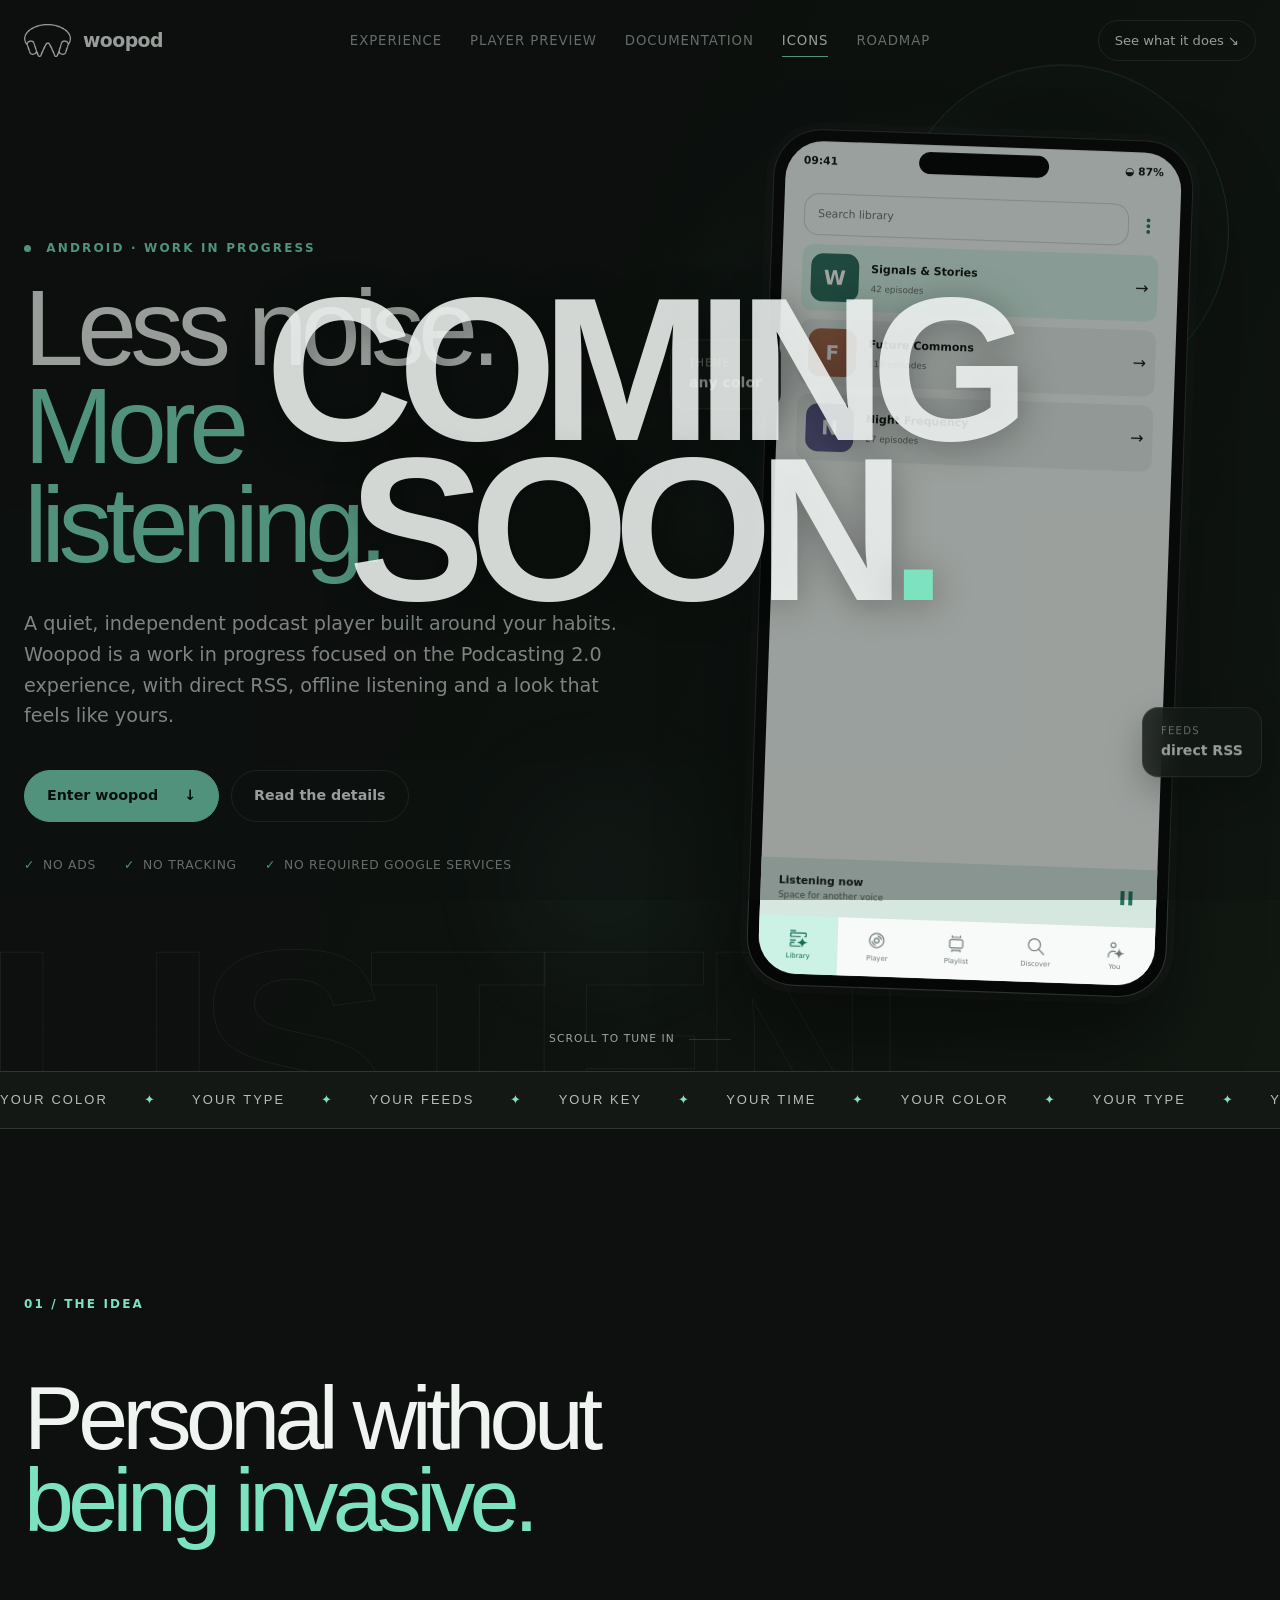
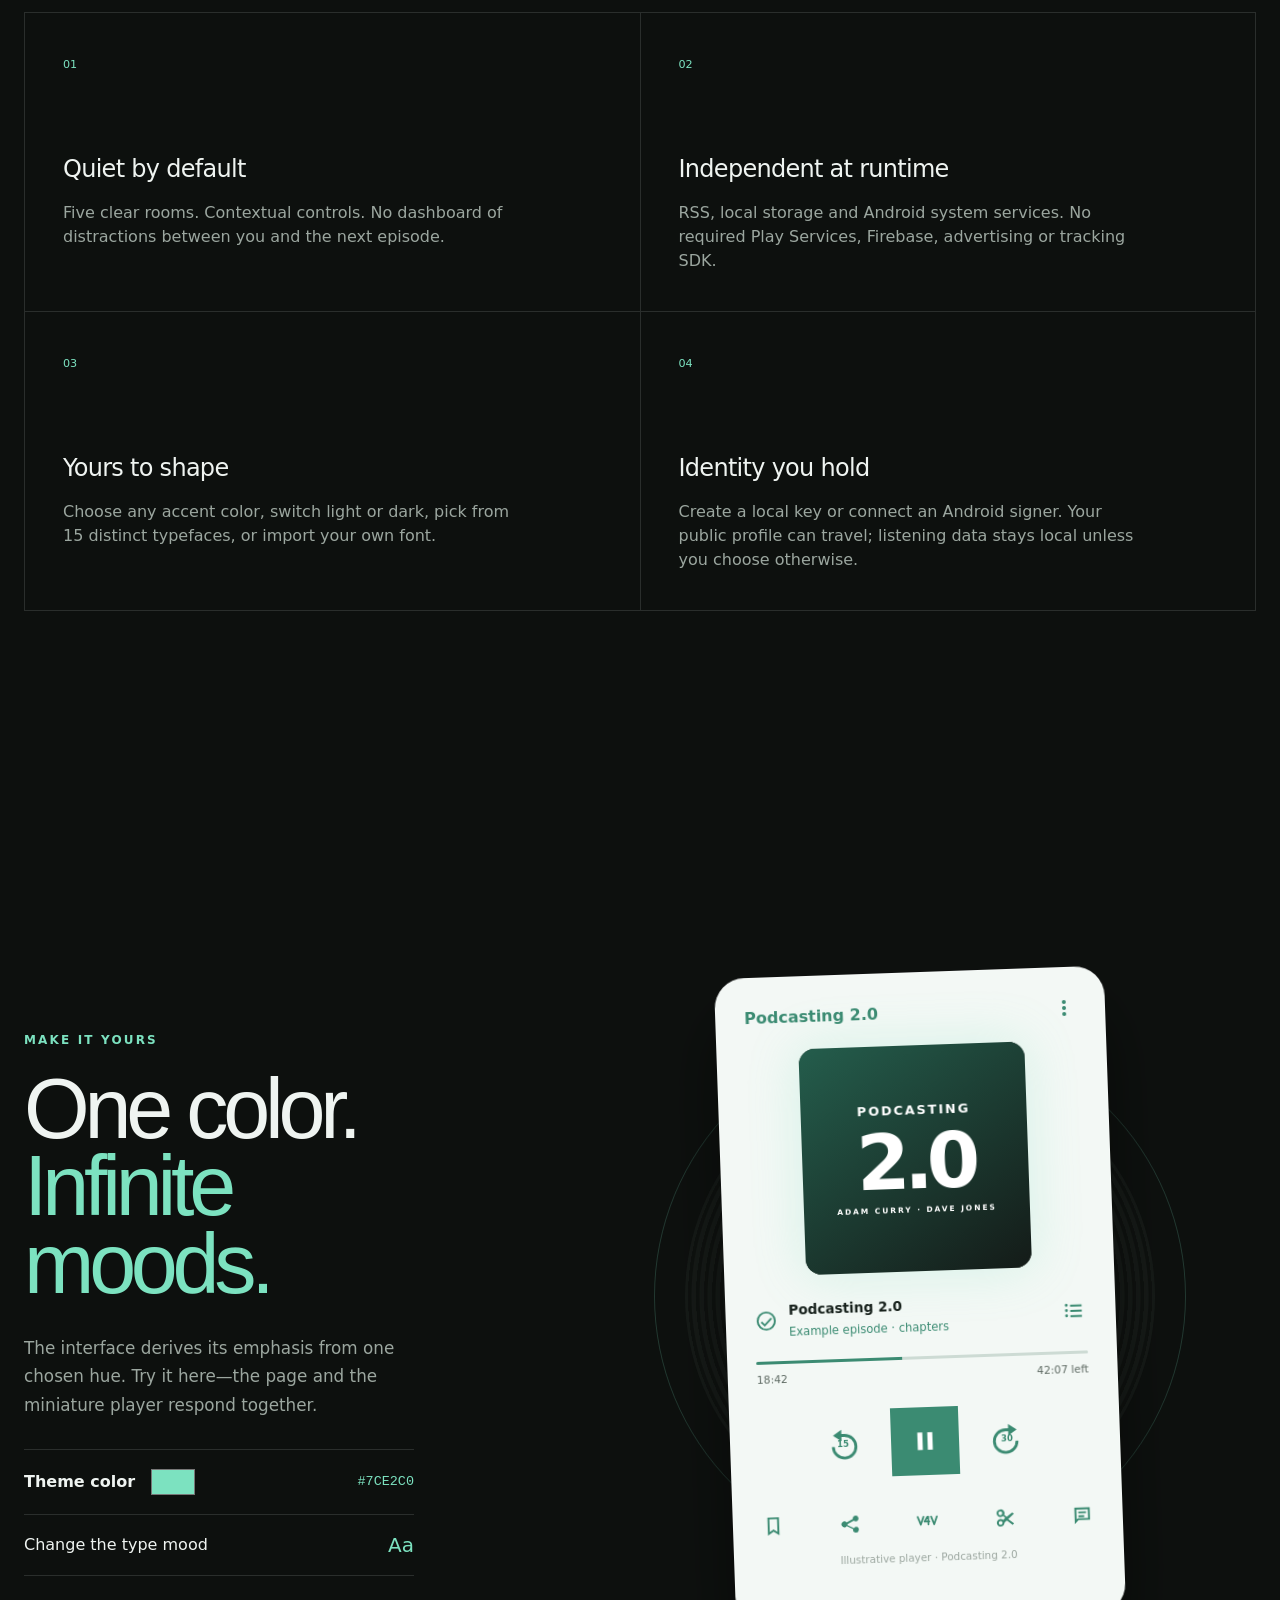
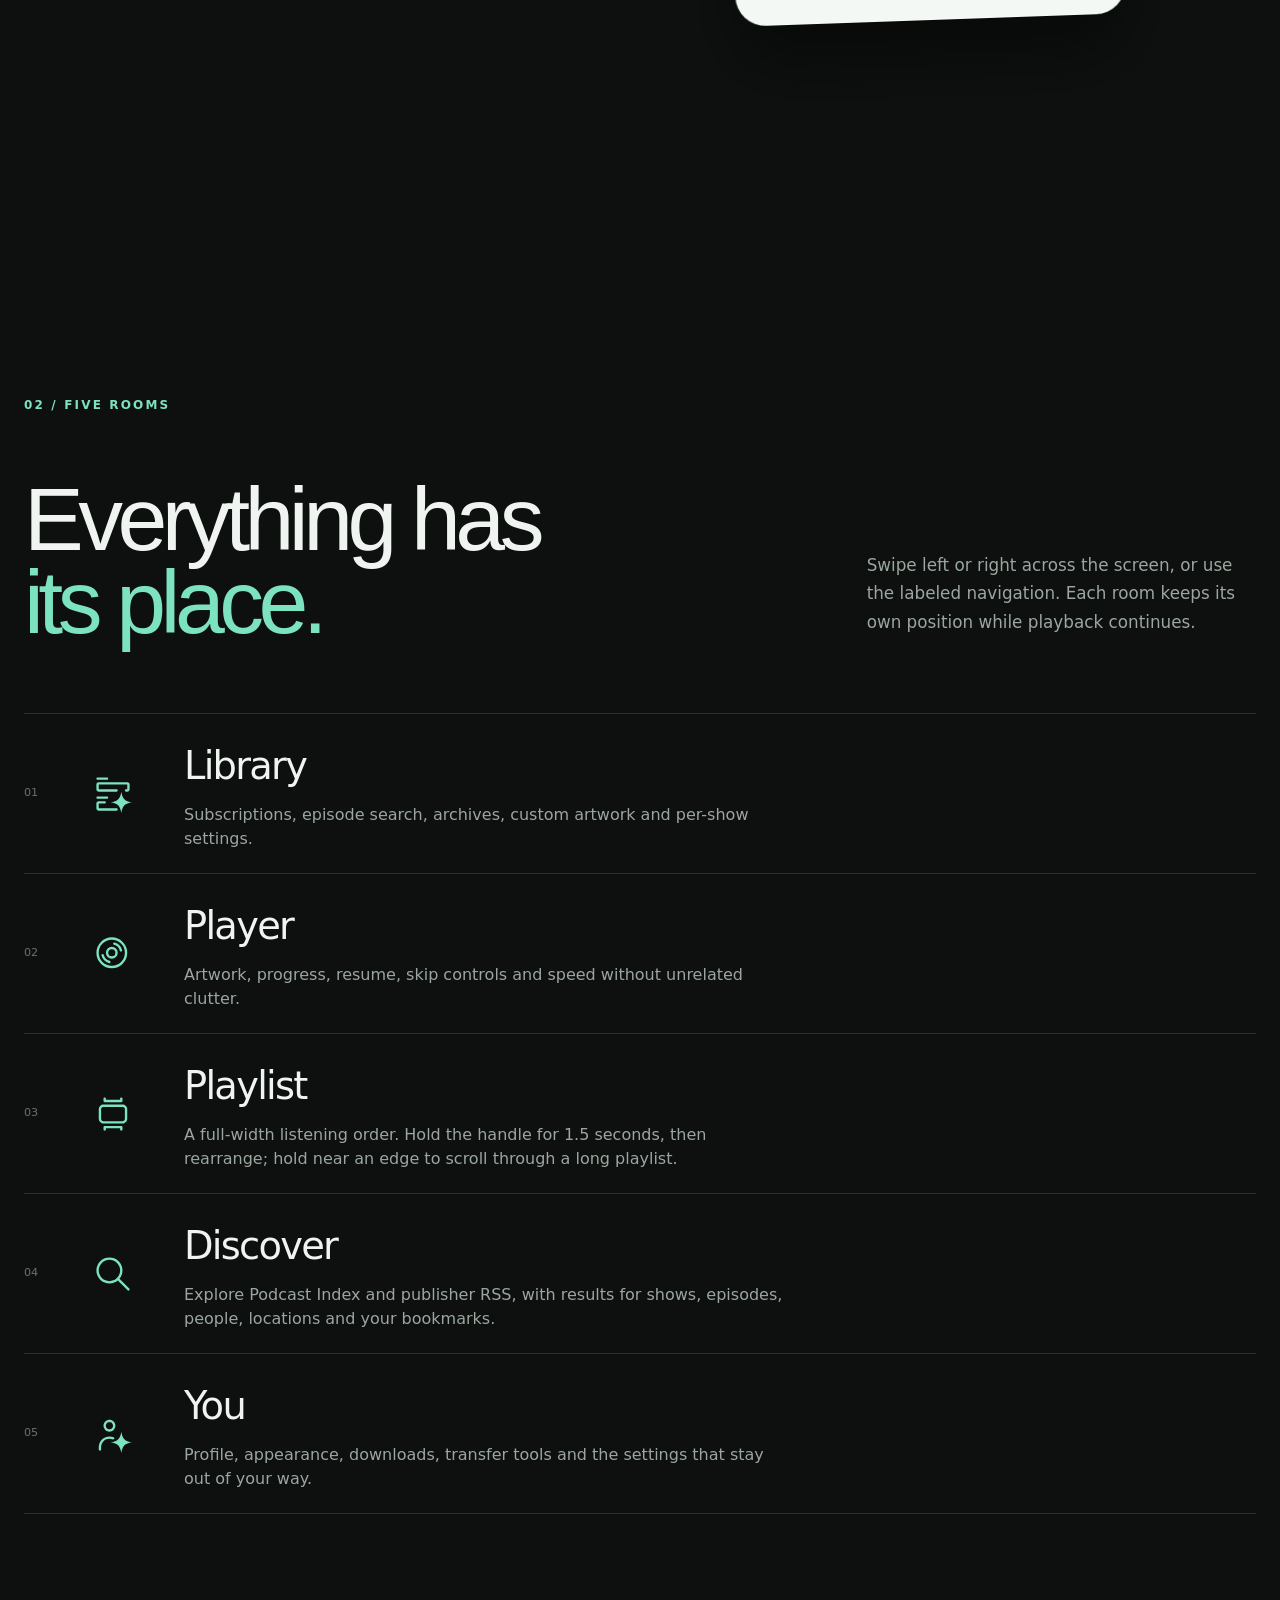
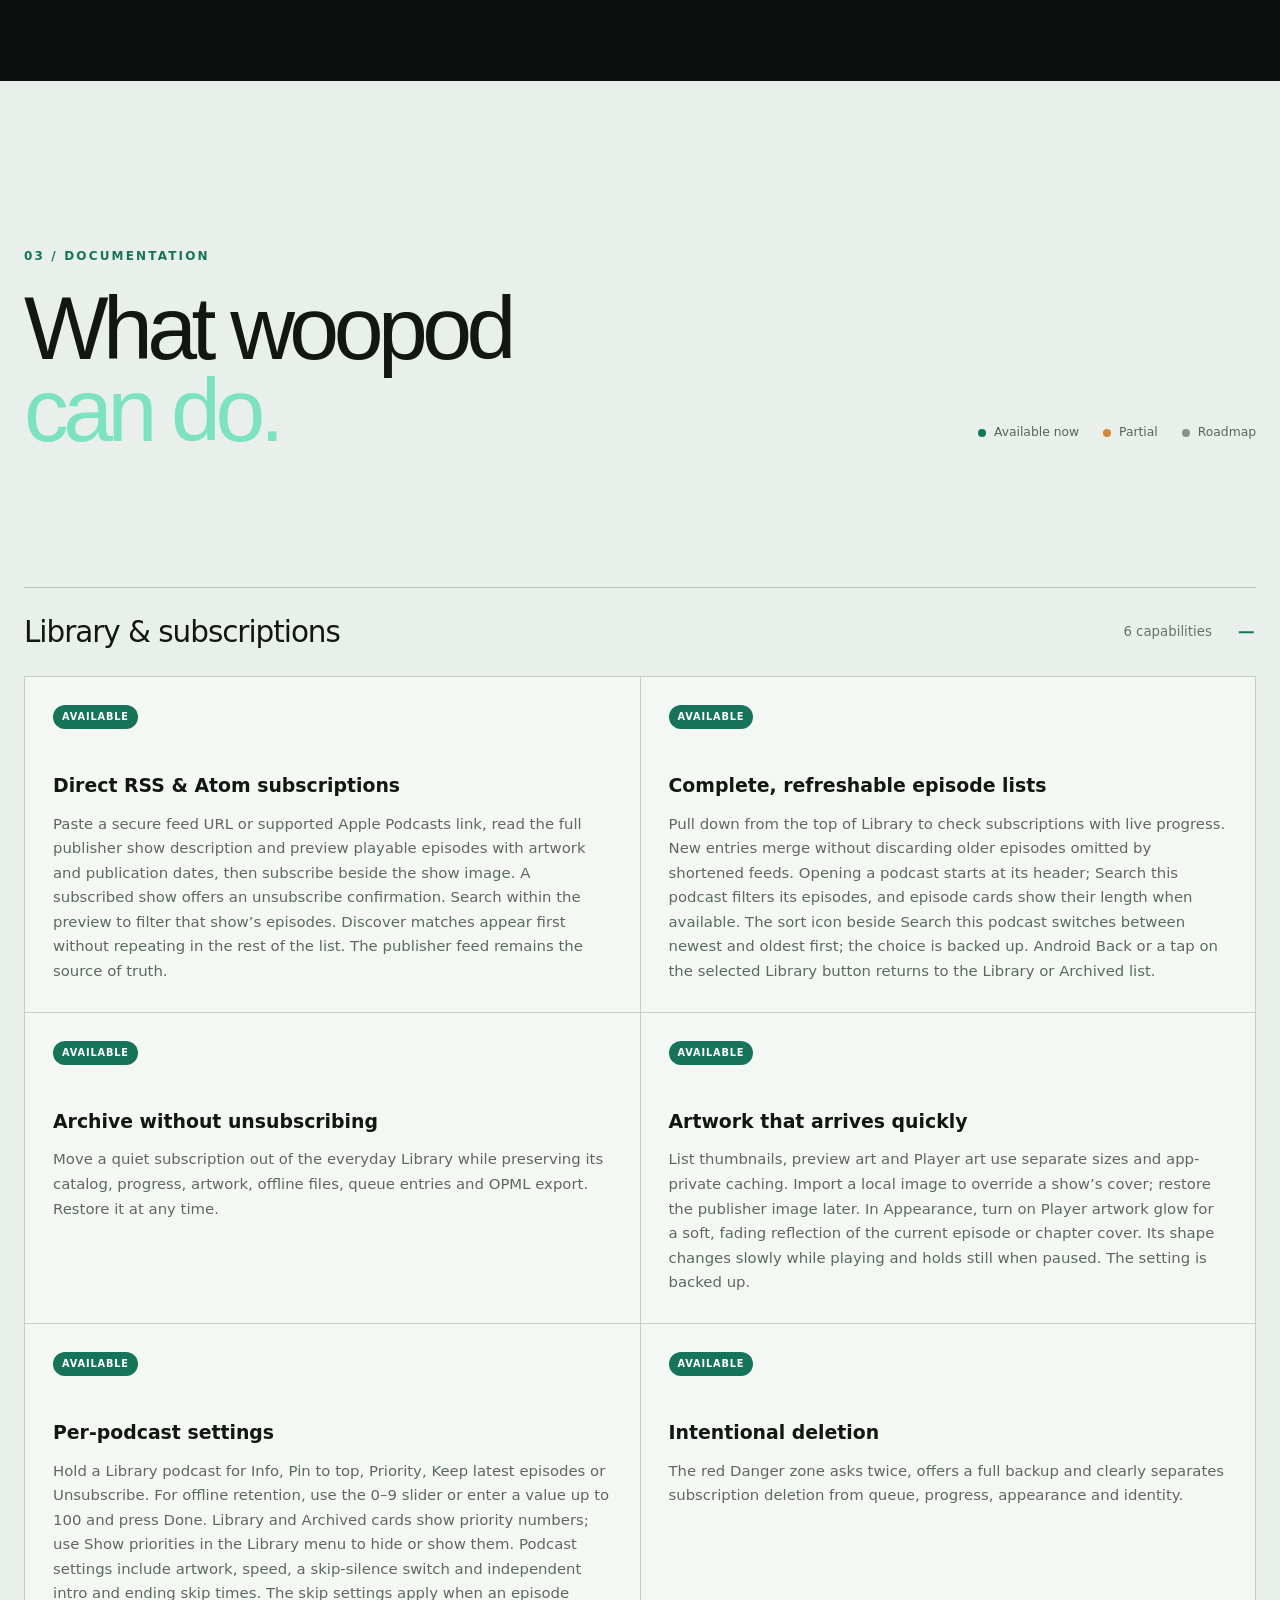
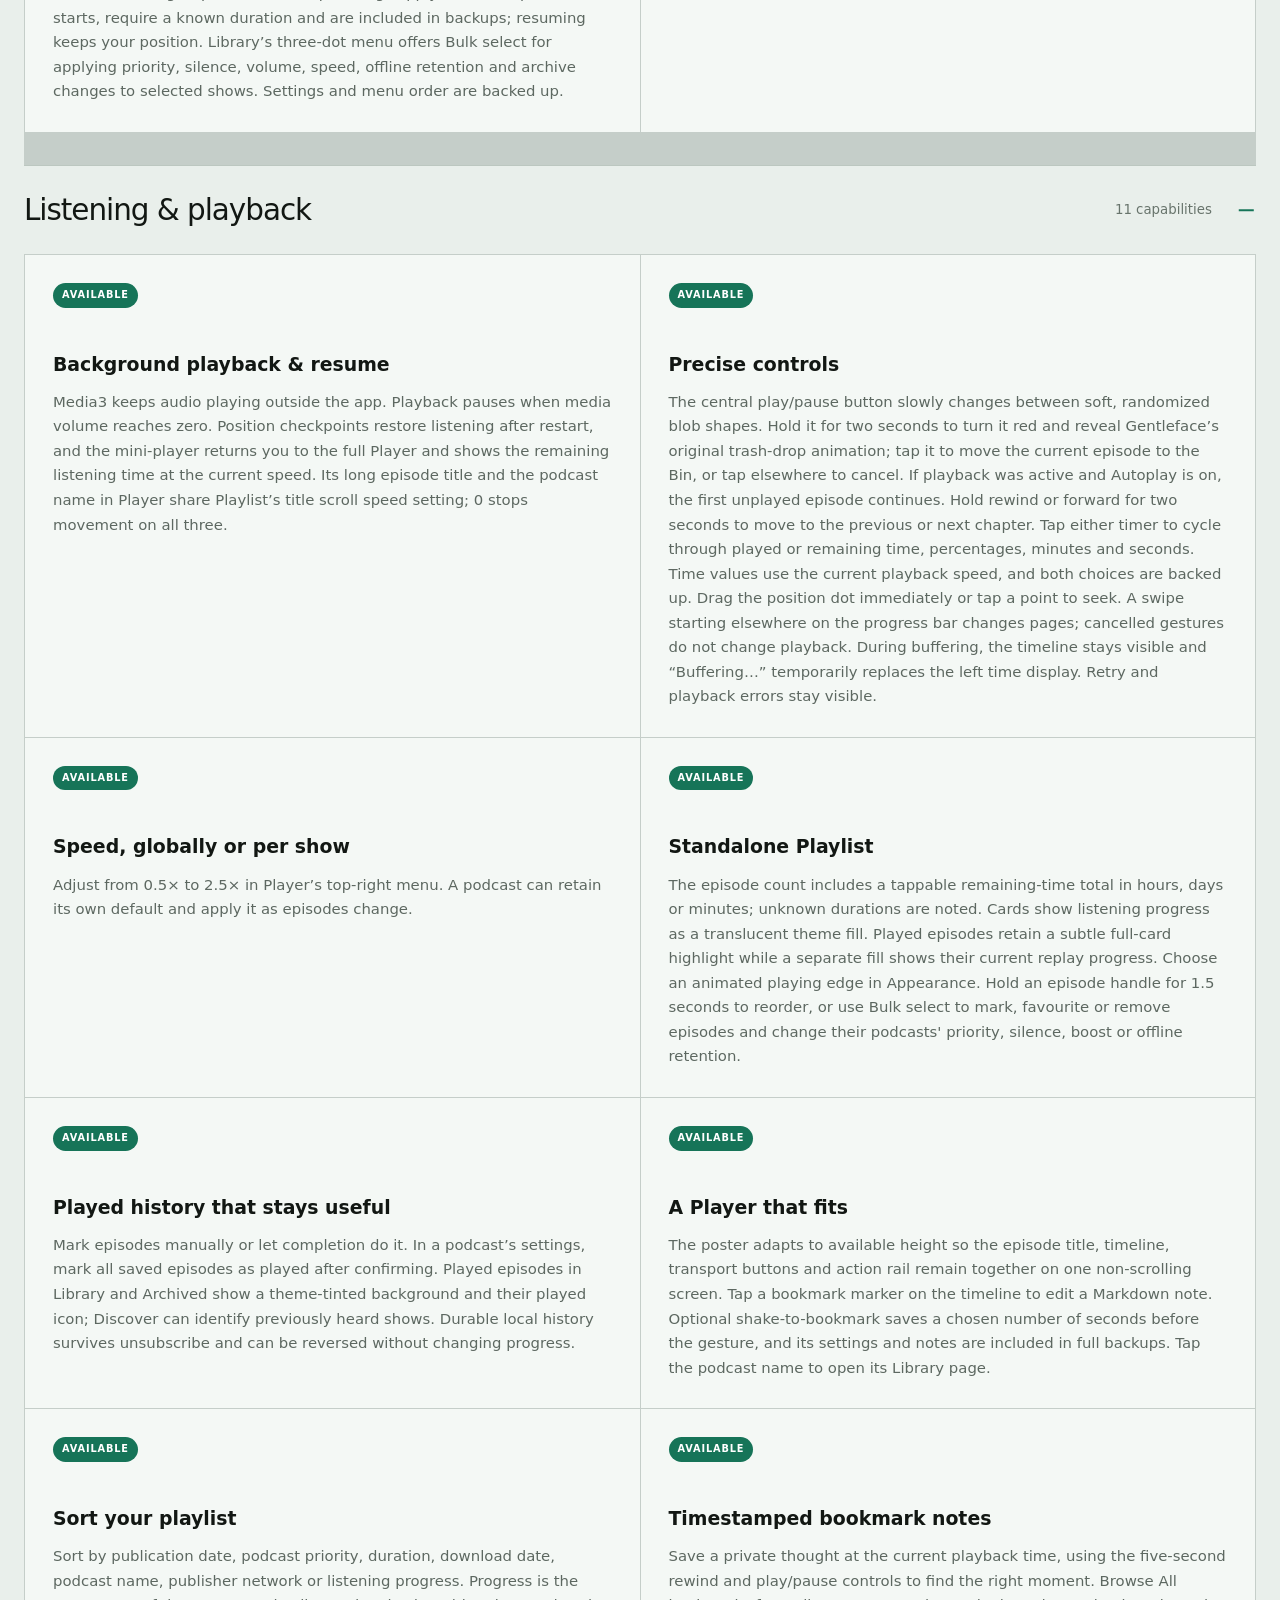
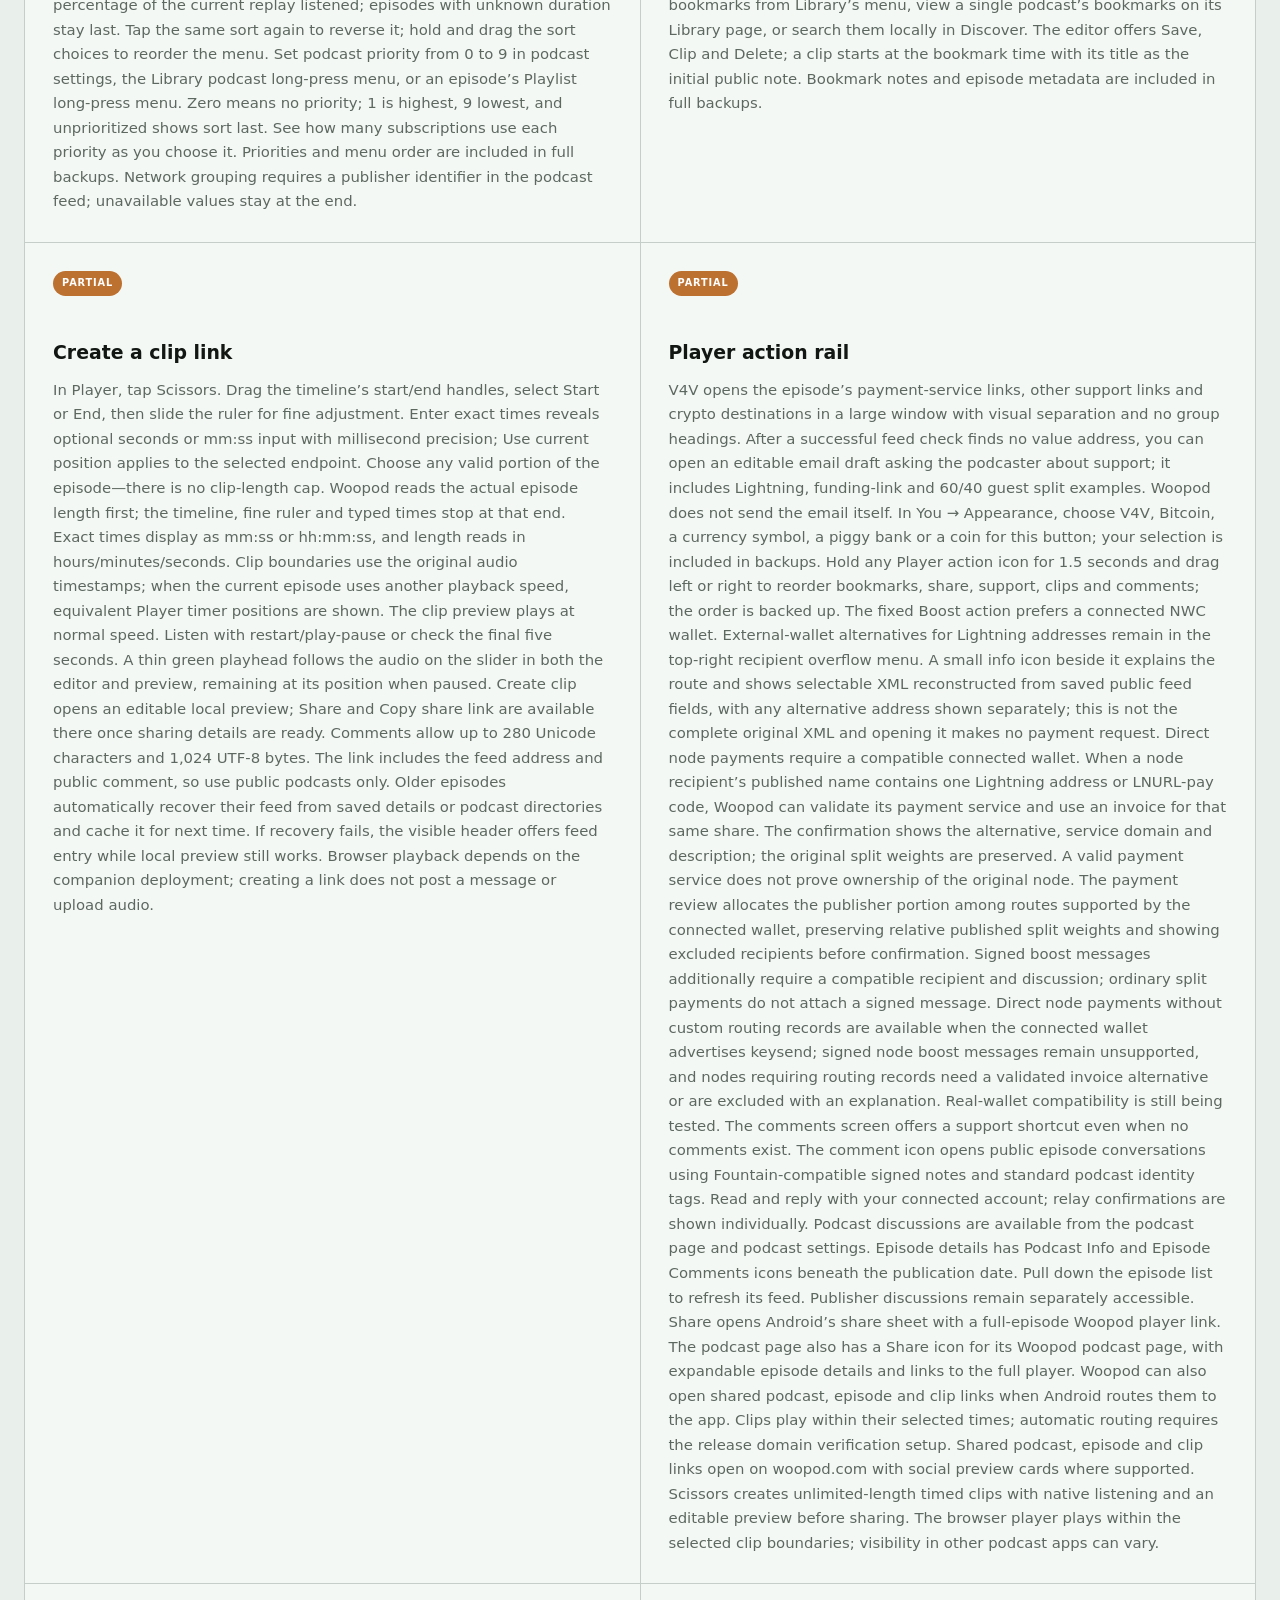
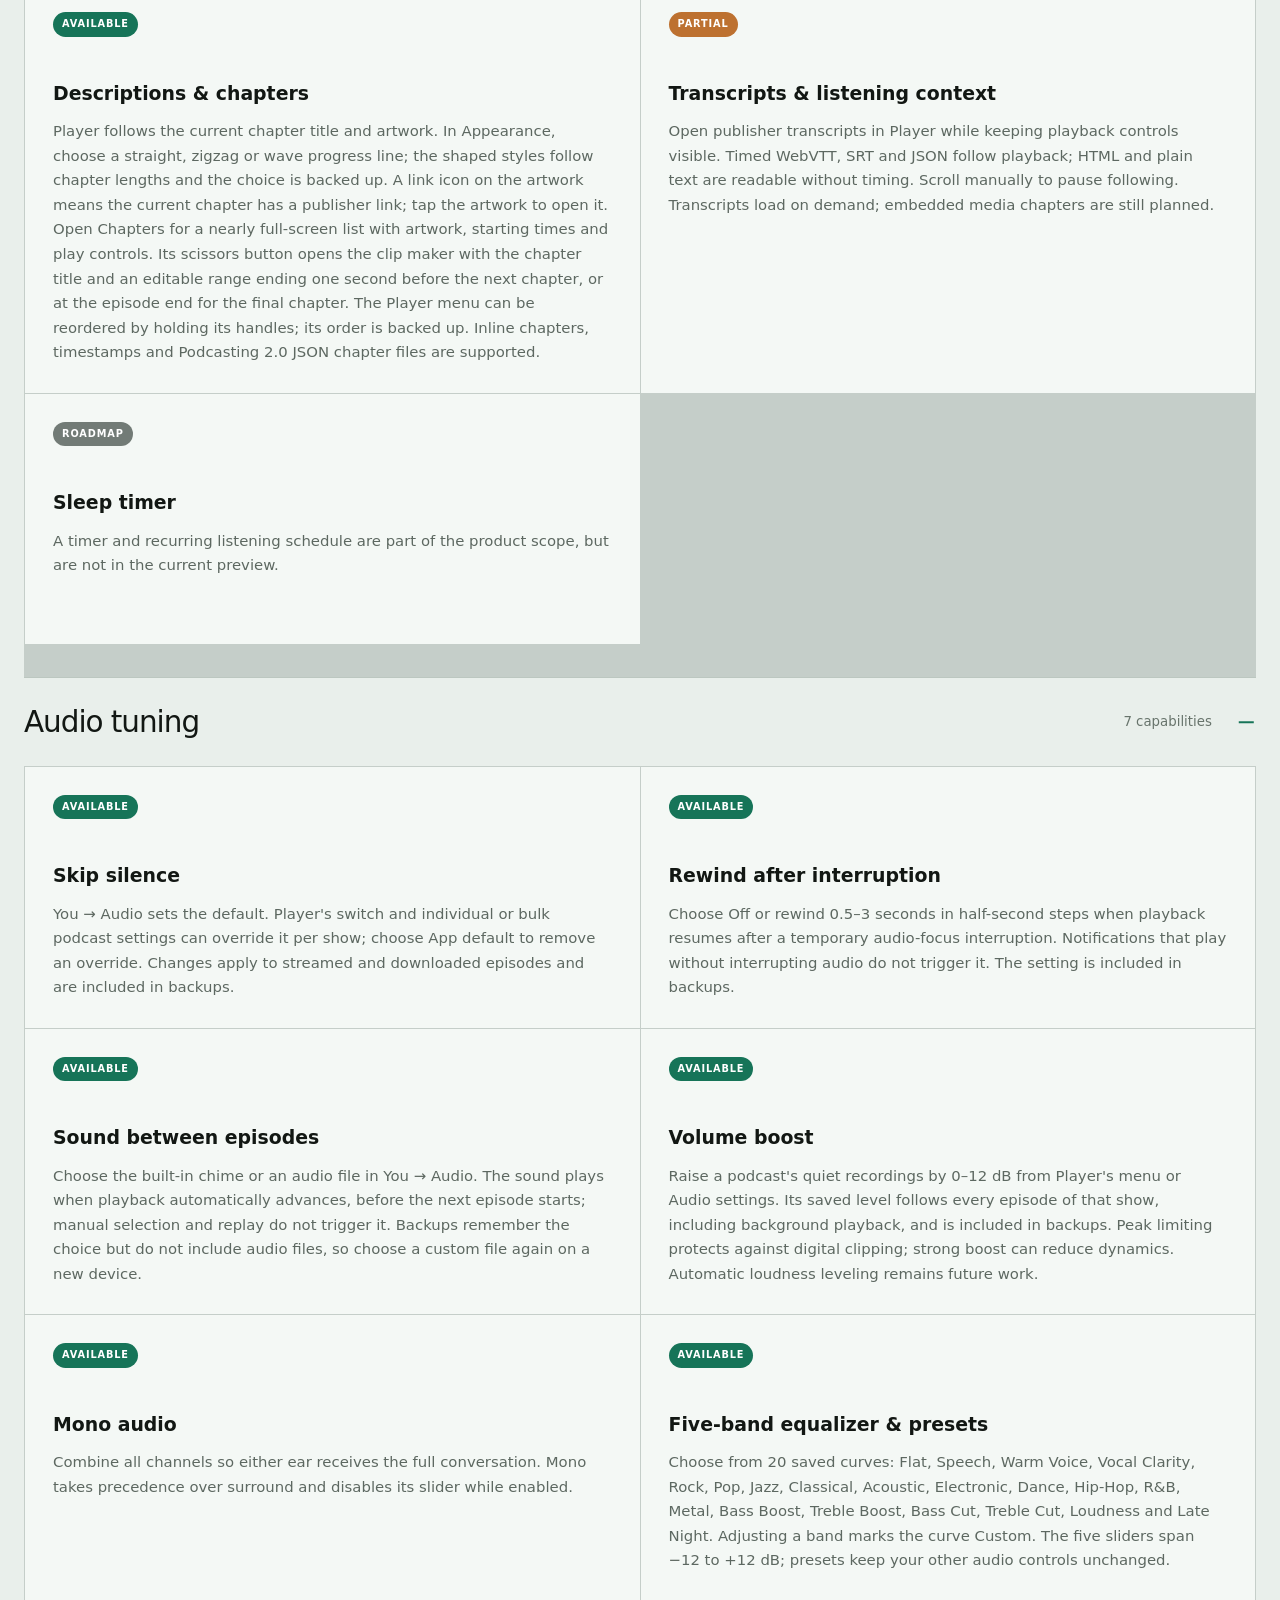
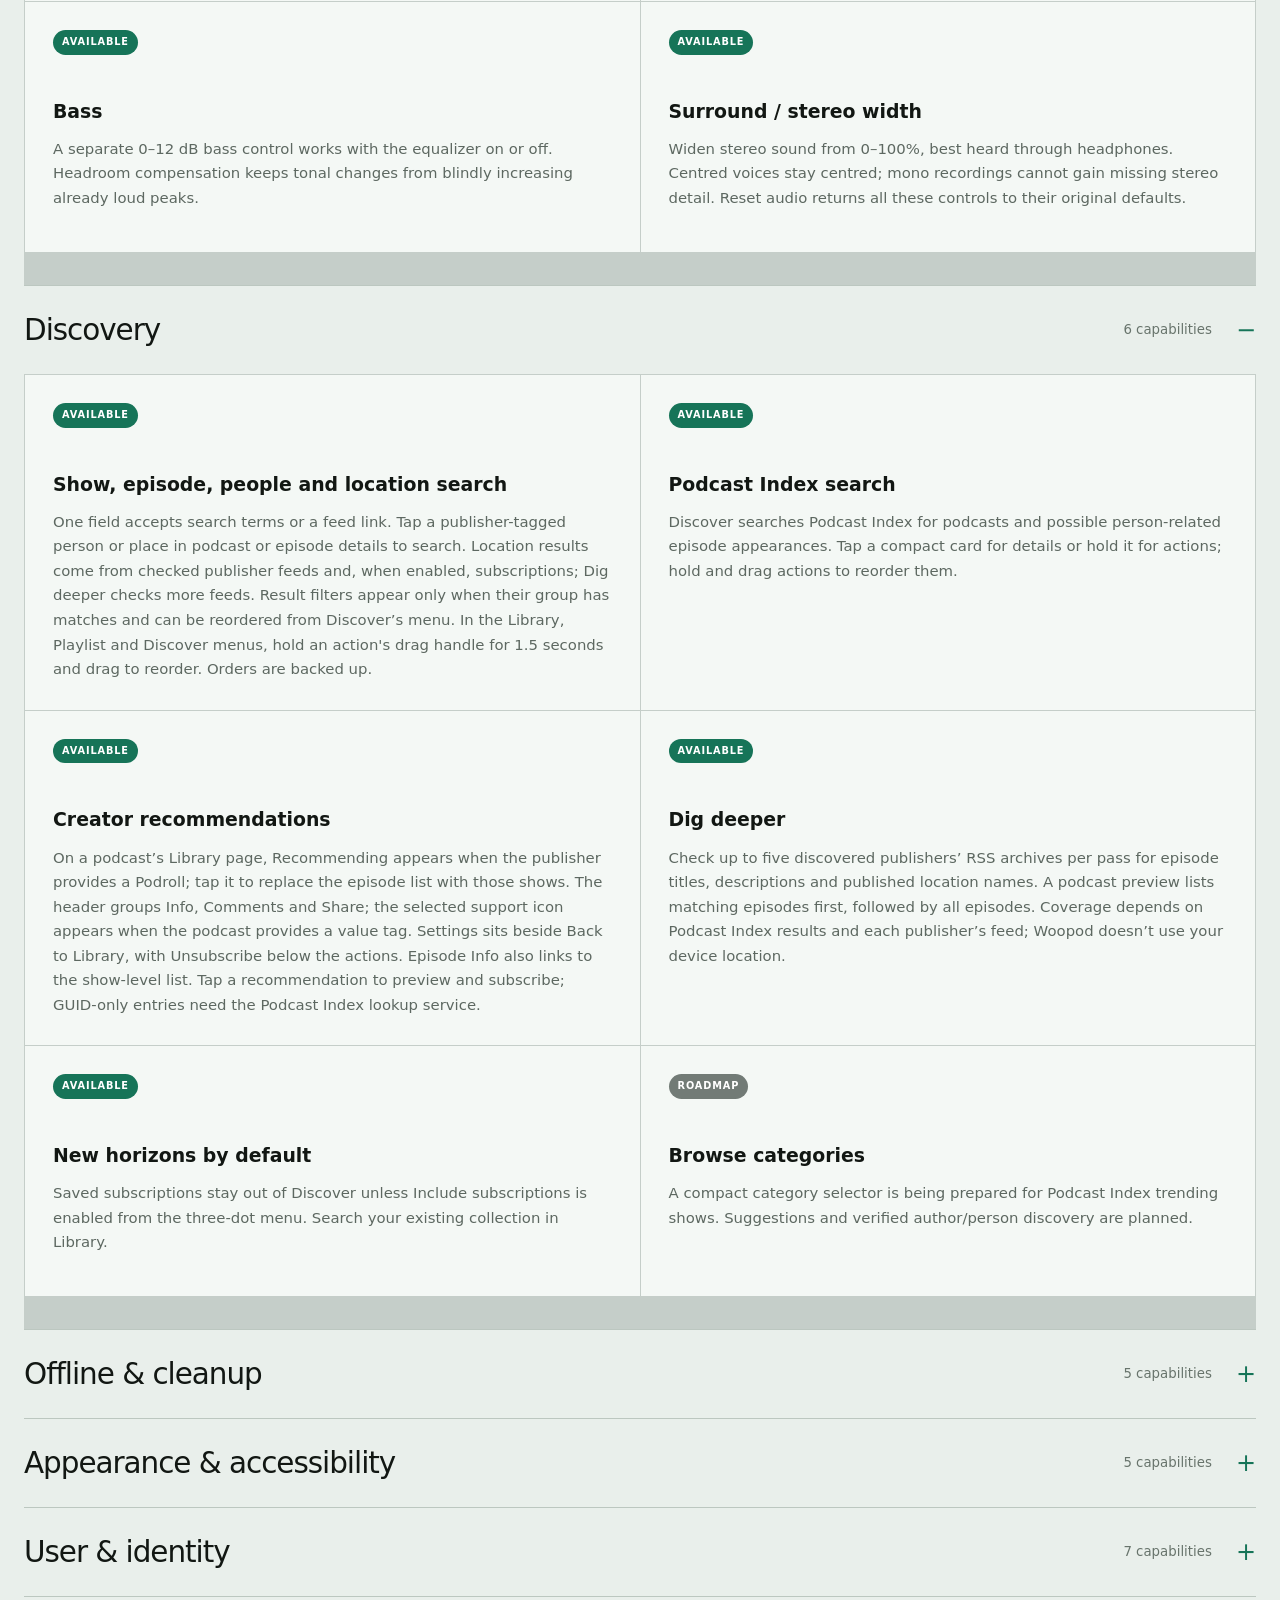
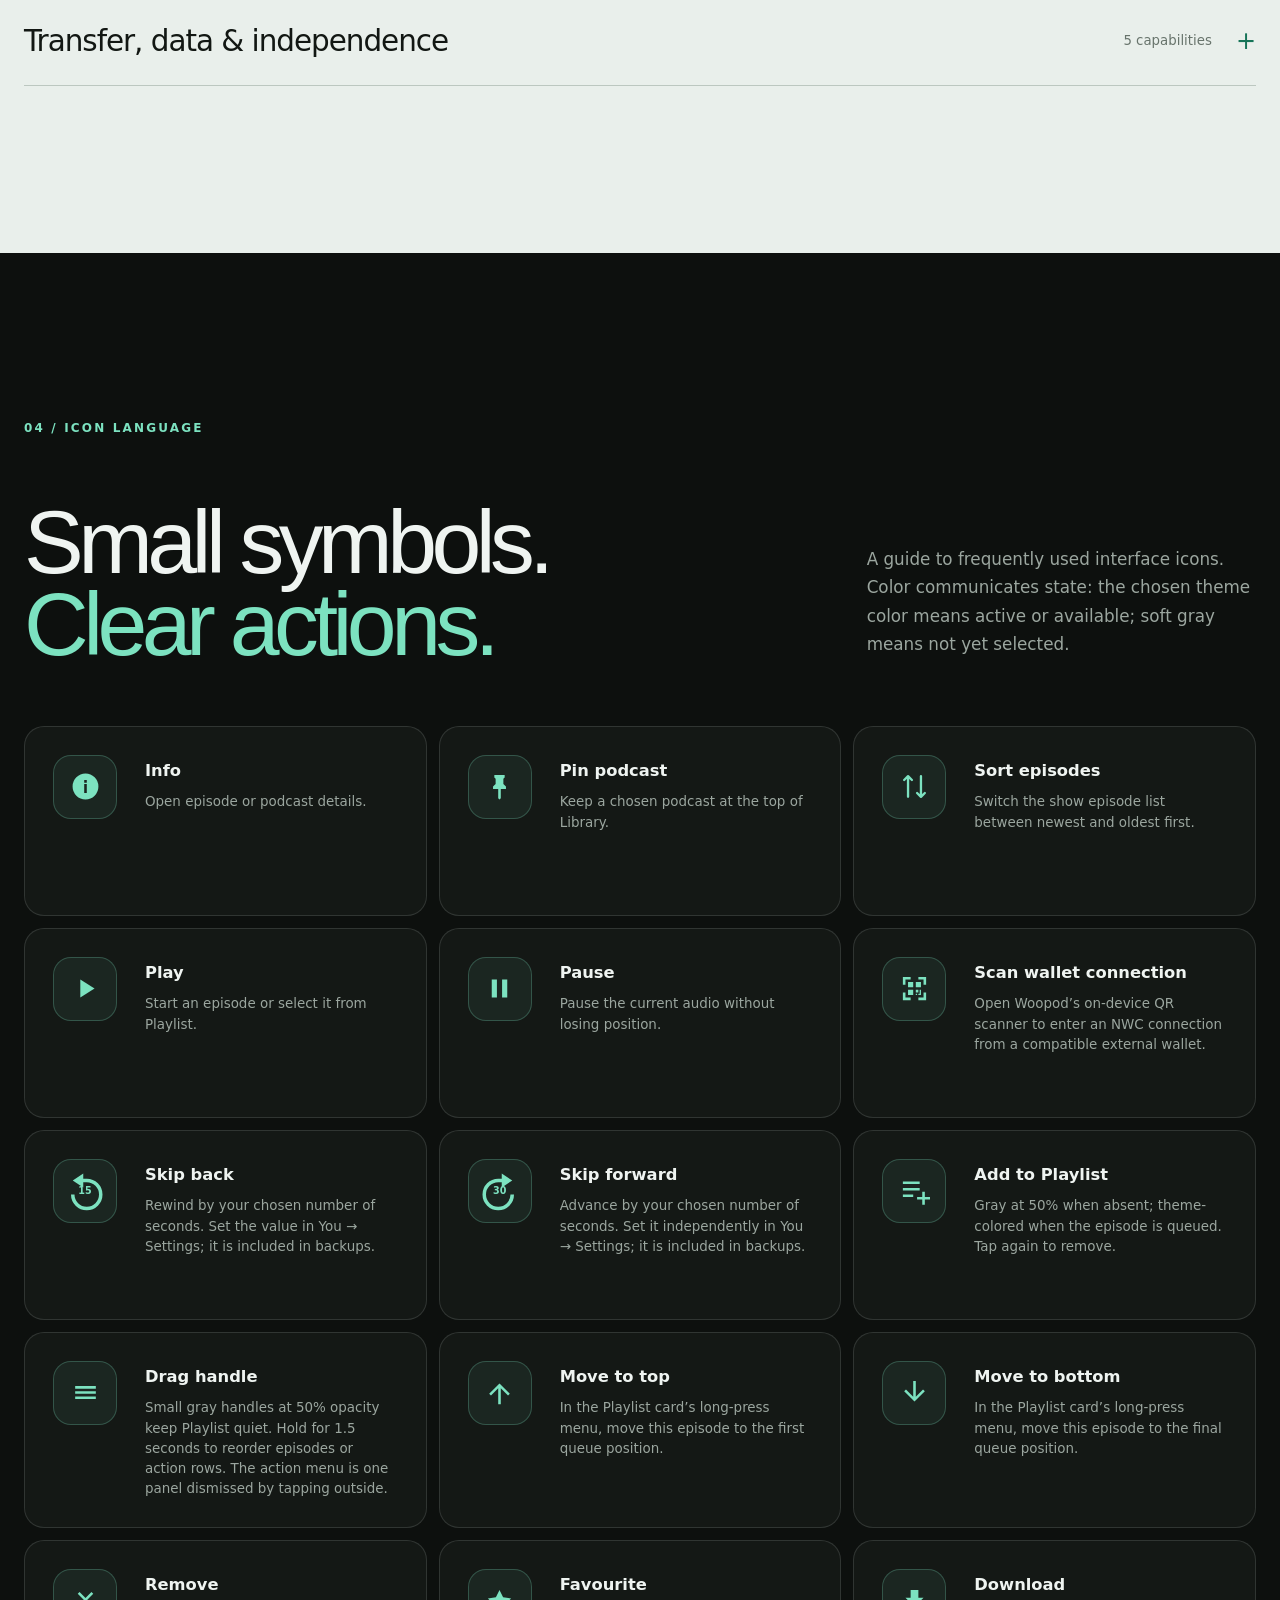
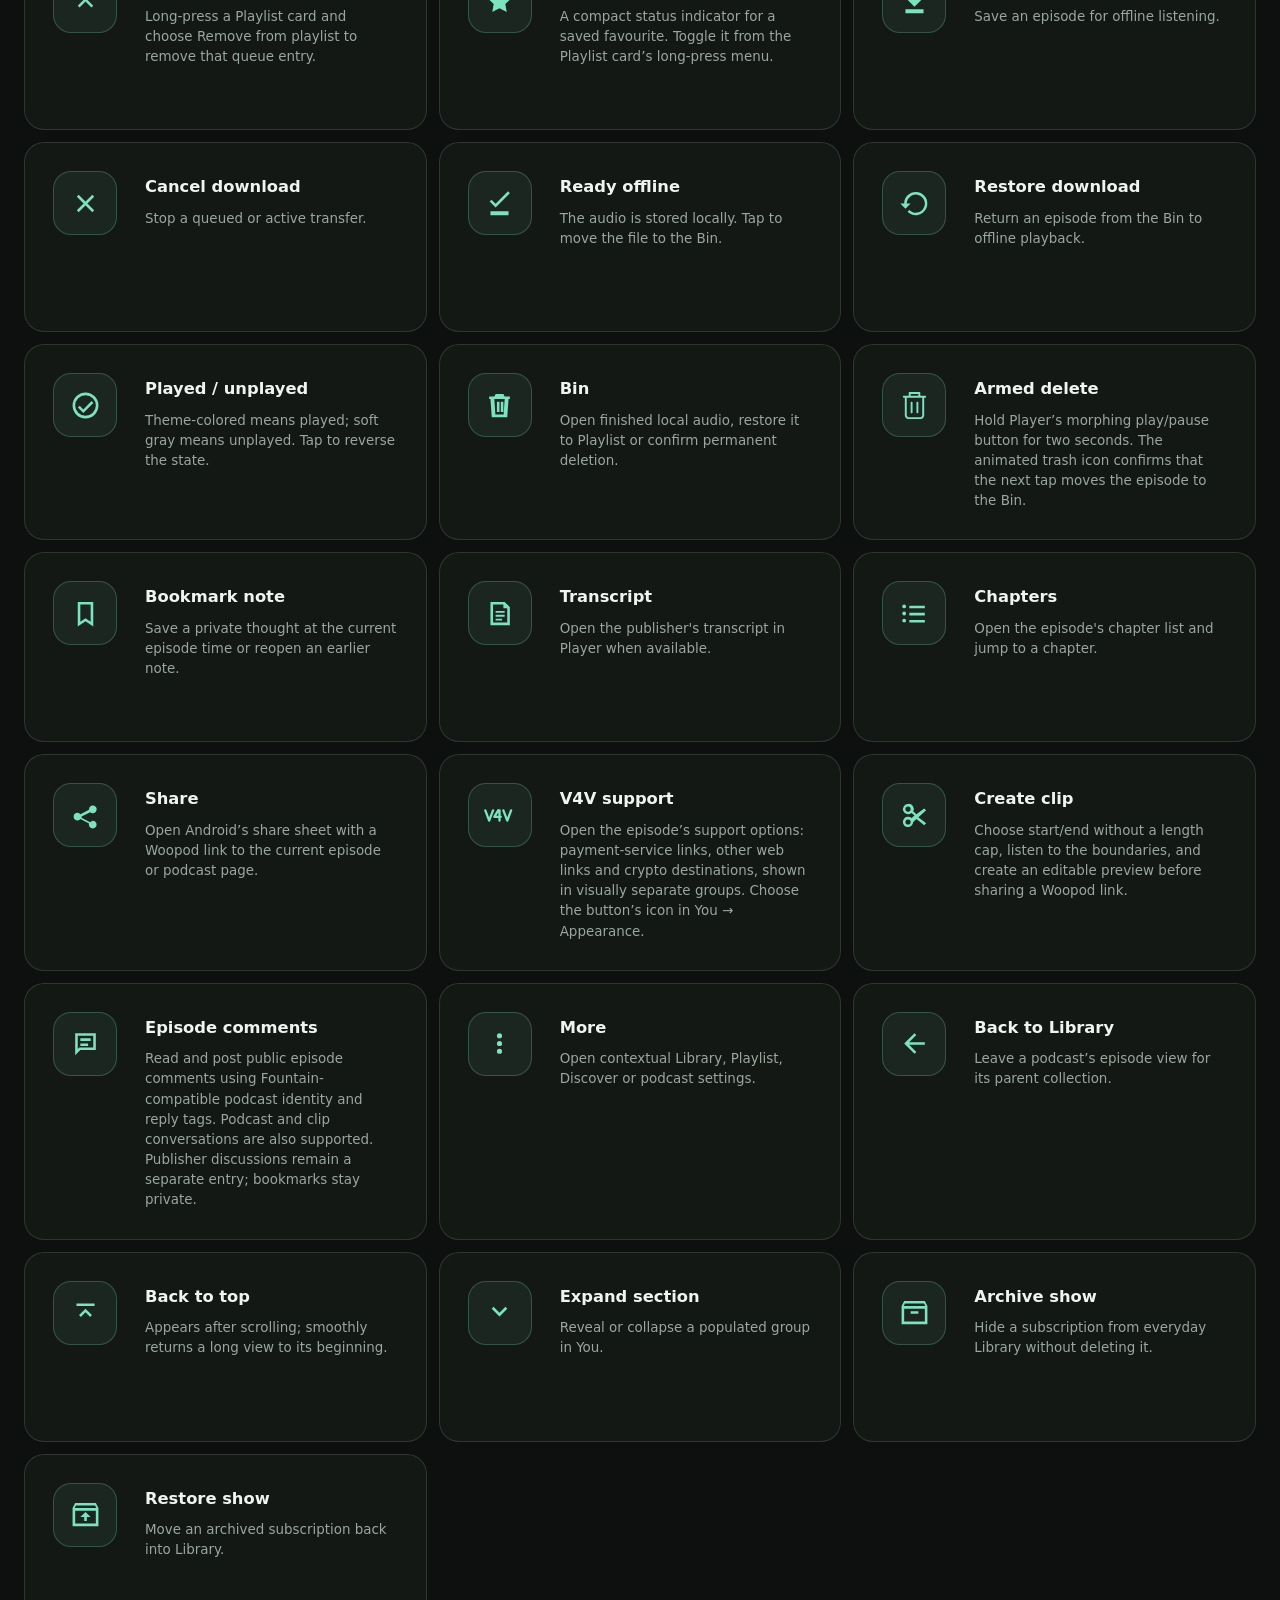
==== commit a3d8ec07: "Document recipient header actions and XML route info" ====
--- a/index.html
+++ b/index.html
@@ -220,7 +220,7 @@
             <article class="doc-item" data-search="playlist sort priority date duration network"><div class="doc-status available">Available</div><h3>Sort your playlist</h3><p>Sort by publication date, podcast priority, duration, download date, podcast name, publisher network or listening progress. Progress is the percentage of the current replay listened; episodes with unknown duration stay last. Tap the same sort again to reverse it; hold and drag the sort choices to reorder the menu. Set podcast priority from 0 to 9 in podcast settings, the Library podcast long-press menu, or an episode’s Playlist long-press menu. Zero means no priority; 1 is highest, 9 lowest, and unprioritized shows sort last. See how many subscriptions use each priority as you choose it. Priorities and menu order are included in full backups. Network grouping requires a publisher identifier in the podcast feed; unavailable values stay at the end.</p></article>
             <article class="doc-item" data-search="bookmark timestamp note thought seek local"><div class="doc-status available">Available</div><h3>Timestamped bookmark notes</h3><p>Save a private thought at the current playback time, using the five-second rewind and play/pause controls to find the right moment. Browse All bookmarks from Library’s menu, view a single podcast’s bookmarks on its Library page, or search them locally in Discover. The editor offers Save, Clip and Delete; a clip starts at the bookmark time with its title as the initial public note. Bookmark notes and episode metadata are included in full backups.</p></article>
             <article class="doc-item" data-search="clip scissors share copy link start end time public comment identity WID"><div class="doc-status partial">Partial</div><h3>Create a clip link</h3><p>In Player, tap Scissors. Drag the timeline’s start/end handles, select Start or End, then slide the ruler for fine adjustment. Enter exact times reveals optional seconds or mm:ss input with millisecond precision; Use current position applies to the selected endpoint. Choose any valid portion of the episode—there is no clip-length cap. Woopod reads the actual episode length first; the timeline, fine ruler and typed times stop at that end. Exact times display as mm:ss or hh:mm:ss, and length reads in hours/minutes/seconds. Clip boundaries use the original audio timestamps; when the current episode uses another playback speed, equivalent Player timer positions are shown. The clip preview plays at normal speed. Listen with restart/play-pause or check the final five seconds. A thin green playhead follows the audio on the slider in both the editor and preview, remaining at its position when paused. Create clip opens an editable local preview; Share and Copy share link are available there once sharing details are ready. Comments allow up to 280 Unicode characters and 1,024 UTF-8 bytes. The link includes the feed address and public comment, so use public podcasts only. Older episodes automatically recover their feed from saved details or podcast directories and cache it for next time. If recovery fails, the visible header offers feed entry while local preview still works. Browser playback depends on the companion deployment; creating a link does not post a message or upload audio.</p></article>
-            <article class="doc-item" data-search="share bitcoin podcasting 2 value recipient clip scissors encrypted episode chat relay"><div class="doc-status partial">Partial</div><h3>Player action rail</h3><p>V4V opens the episode’s payment-service links, other support links and crypto destinations in a large window with visual separation and no group headings. After a successful feed check finds no value address, you can open an editable email draft asking the podcaster about support; it includes Lightning, funding-link and 60/40 guest split examples. Woopod does not send the email itself. In You → Appearance, choose V4V, Bitcoin, a currency symbol, a piggy bank or a coin for this button; your selection is included in backups. Hold any Player action icon for 1.5 seconds and drag left or right to reorder bookmarks, share, support, clips and comments; the order is backed up. The fixed Boost action prefers a connected NWC wallet. External-wallet alternatives for Lightning addresses remain in recipient overflow menus; direct node payments require a compatible connected wallet. When a node recipient’s published name contains one Lightning address or LNURL-pay code, Woopod can validate its payment service and use an invoice for that same share. The confirmation shows the alternative, service domain and description; the original split weights are preserved. A valid payment service does not prove ownership of the original node. The payment review allocates the publisher portion among routes supported by the connected wallet, preserving relative published split weights and showing excluded recipients before confirmation. Signed boost messages additionally require a compatible recipient and discussion; ordinary split payments do not attach a signed message. Direct node payments without custom routing records are available when the connected wallet advertises keysend; signed node boost messages remain unsupported, and nodes requiring routing records need a validated invoice alternative or are excluded with an explanation. Real-wallet compatibility is still being tested. The comments screen offers a support shortcut even when no comments exist. The comment icon opens public episode conversations using Fountain-compatible signed notes and standard podcast identity tags. Read and reply with your connected account; relay confirmations are shown individually. Podcast discussions are available from the podcast page and podcast settings. Episode details has Podcast Info and Episode Comments icons beneath the publication date. Pull down the episode list to refresh its feed. Publisher discussions remain separately accessible. Share opens Android’s share sheet with a full-episode Woopod player link. The podcast page also has a Share icon for its Woopod podcast page, with expandable episode details and links to the full player. Woopod can also open shared podcast, episode and clip links when Android routes them to the app. Clips play within their selected times; automatic routing requires the release domain verification setup. Shared podcast, episode and clip links open on woopod.com with social preview cards where supported. Scissors creates unlimited-length timed clips with native listening and an editable preview before sharing. The browser player plays within the selected clip boundaries; visibility in other podcast apps can vary.</p></article>
+            <article class="doc-item" data-search="share bitcoin podcasting 2 value recipient clip scissors encrypted episode chat relay"><div class="doc-status partial">Partial</div><h3>Player action rail</h3><p>V4V opens the episode’s payment-service links, other support links and crypto destinations in a large window with visual separation and no group headings. After a successful feed check finds no value address, you can open an editable email draft asking the podcaster about support; it includes Lightning, funding-link and 60/40 guest split examples. Woopod does not send the email itself. In You → Appearance, choose V4V, Bitcoin, a currency symbol, a piggy bank or a coin for this button; your selection is included in backups. Hold any Player action icon for 1.5 seconds and drag left or right to reorder bookmarks, share, support, clips and comments; the order is backed up. The fixed Boost action prefers a connected NWC wallet. External-wallet alternatives for Lightning addresses remain in the top-right recipient overflow menu. A small info icon beside it explains the route and shows selectable XML reconstructed from saved public feed fields, with any alternative address shown separately; this is not the complete original XML and opening it makes no payment request. Direct node payments require a compatible connected wallet. When a node recipient’s published name contains one Lightning address or LNURL-pay code, Woopod can validate its payment service and use an invoice for that same share. The confirmation shows the alternative, service domain and description; the original split weights are preserved. A valid payment service does not prove ownership of the original node. The payment review allocates the publisher portion among routes supported by the connected wallet, preserving relative published split weights and showing excluded recipients before confirmation. Signed boost messages additionally require a compatible recipient and discussion; ordinary split payments do not attach a signed message. Direct node payments without custom routing records are available when the connected wallet advertises keysend; signed node boost messages remain unsupported, and nodes requiring routing records need a validated invoice alternative or are excluded with an explanation. Real-wallet compatibility is still being tested. The comments screen offers a support shortcut even when no comments exist. The comment icon opens public episode conversations using Fountain-compatible signed notes and standard podcast identity tags. Read and reply with your connected account; relay confirmations are shown individually. Podcast discussions are available from the podcast page and podcast settings. Episode details has Podcast Info and Episode Comments icons beneath the publication date. Pull down the episode list to refresh its feed. Publisher discussions remain separately accessible. Share opens Android’s share sheet with a full-episode Woopod player link. The podcast page also has a Share icon for its Woopod podcast page, with expandable episode details and links to the full player. Woopod can also open shared podcast, episode and clip links when Android routes them to the app. Clips play within their selected times; automatic routing requires the release domain verification setup. Shared podcast, episode and clip links open on woopod.com with social preview cards where supported. Scissors creates unlimited-length timed clips with native listening and an editable preview before sharing. The browser player plays within the selected clip boundaries; visibility in other podcast apps can vary.</p></article>
             <article class="doc-item" data-search="episode description notes chapters timestamp show notes info"><div class="doc-status available">Available</div><h3>Descriptions &amp; chapters</h3><p>Player follows the current chapter title and artwork. In Appearance, choose a straight, zigzag or wave progress line; the shaped styles follow chapter lengths and the choice is backed up. A link icon on the artwork means the current chapter has a publisher link; tap the artwork to open it. Open Chapters for a nearly full-screen list with artwork, starting times and play controls. Its scissors button opens the clip maker with the chapter title and an editable range ending one second before the next chapter, or at the episode end for the final chapter. The Player menu can be reordered by holding its handles; its order is backed up. Inline chapters, timestamps and Podcasting 2.0 JSON chapter files are supported.</p></article>
             <article class="doc-item" data-search="external chapters transcript bookmarks notes"><div class="doc-status partial">Partial</div><h3>Transcripts &amp; listening context</h3><p>Open publisher transcripts in Player while keeping playback controls visible. Timed WebVTT, SRT and JSON follow playback; HTML and plain text are readable without timing. Scroll manually to pause following. Transcripts load on demand; embedded media chapters are still planned.</p></article>
             <article class="doc-item" data-search="sleep timer schedule"><div class="doc-status planned">Roadmap</div><h3>Sleep timer</h3><p>A timer and recurring listening schedule are part of the product scope, but are not in the current preview.</p></article>
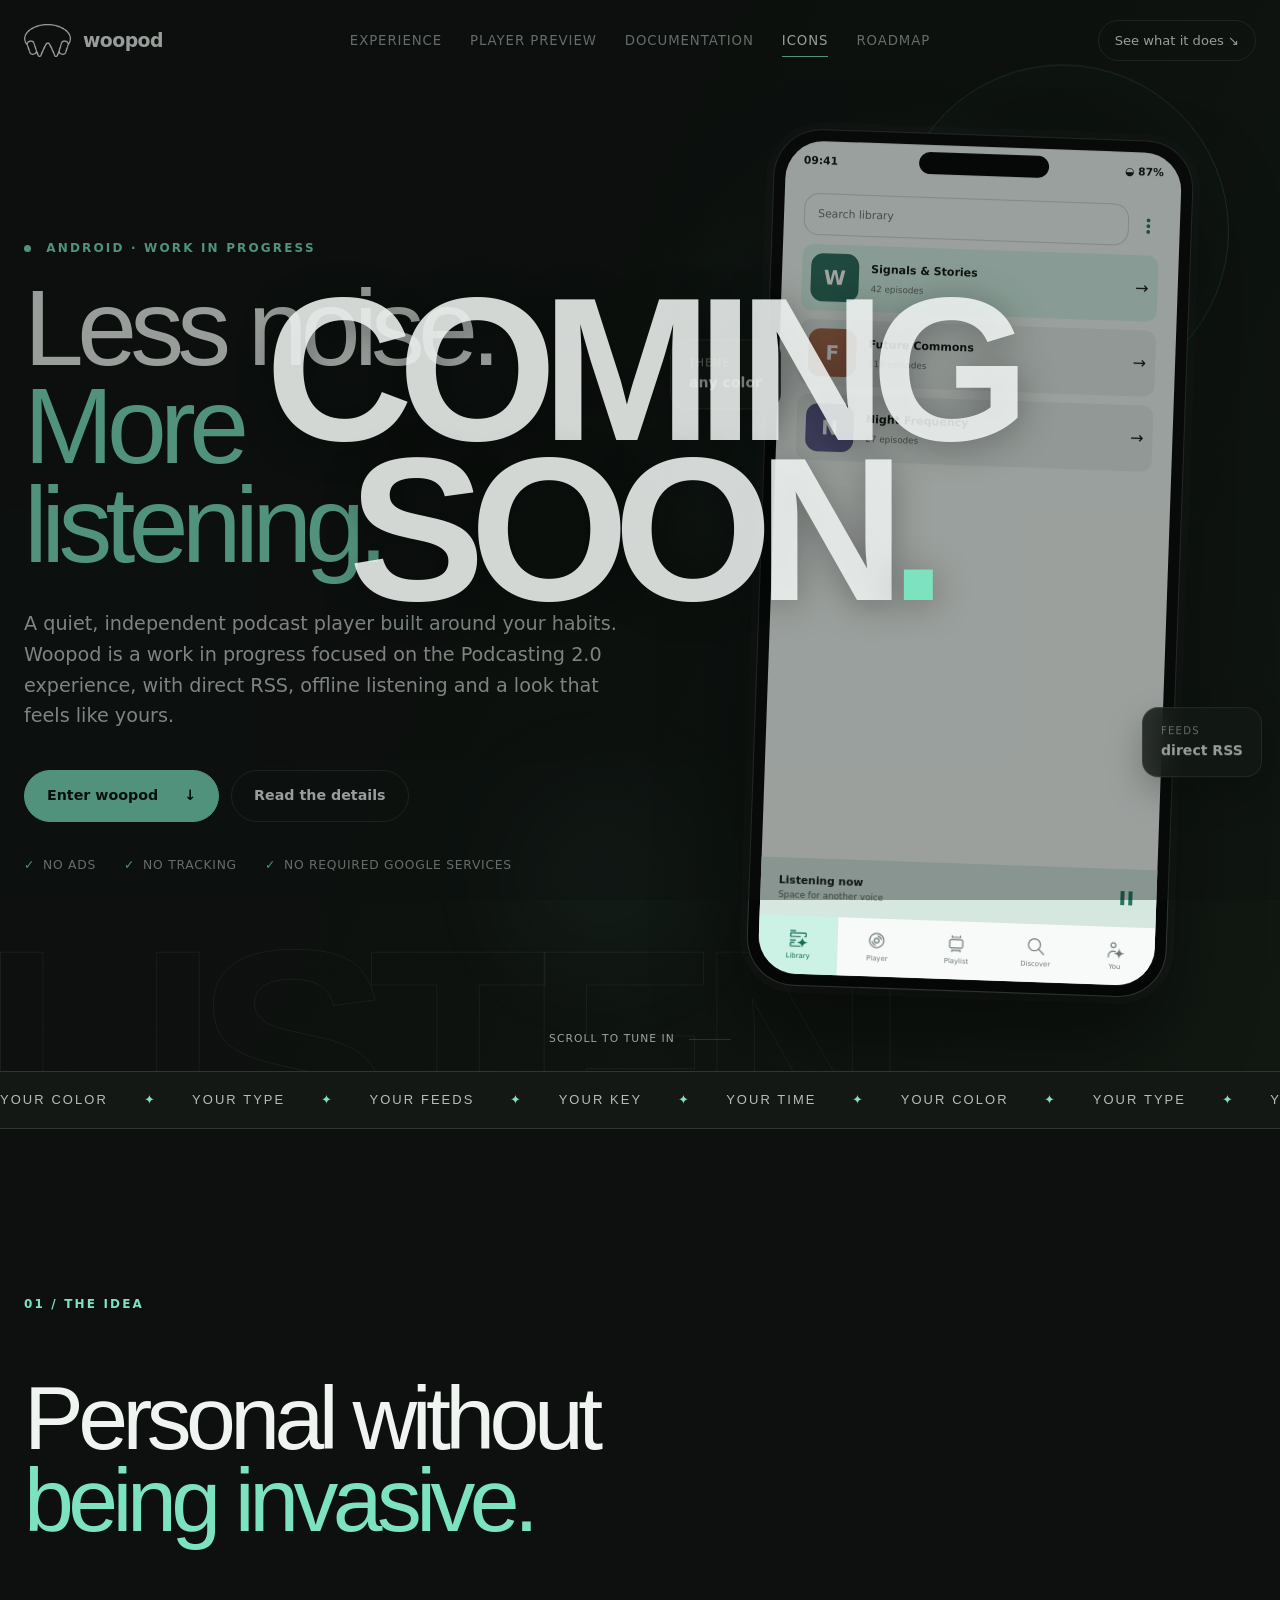
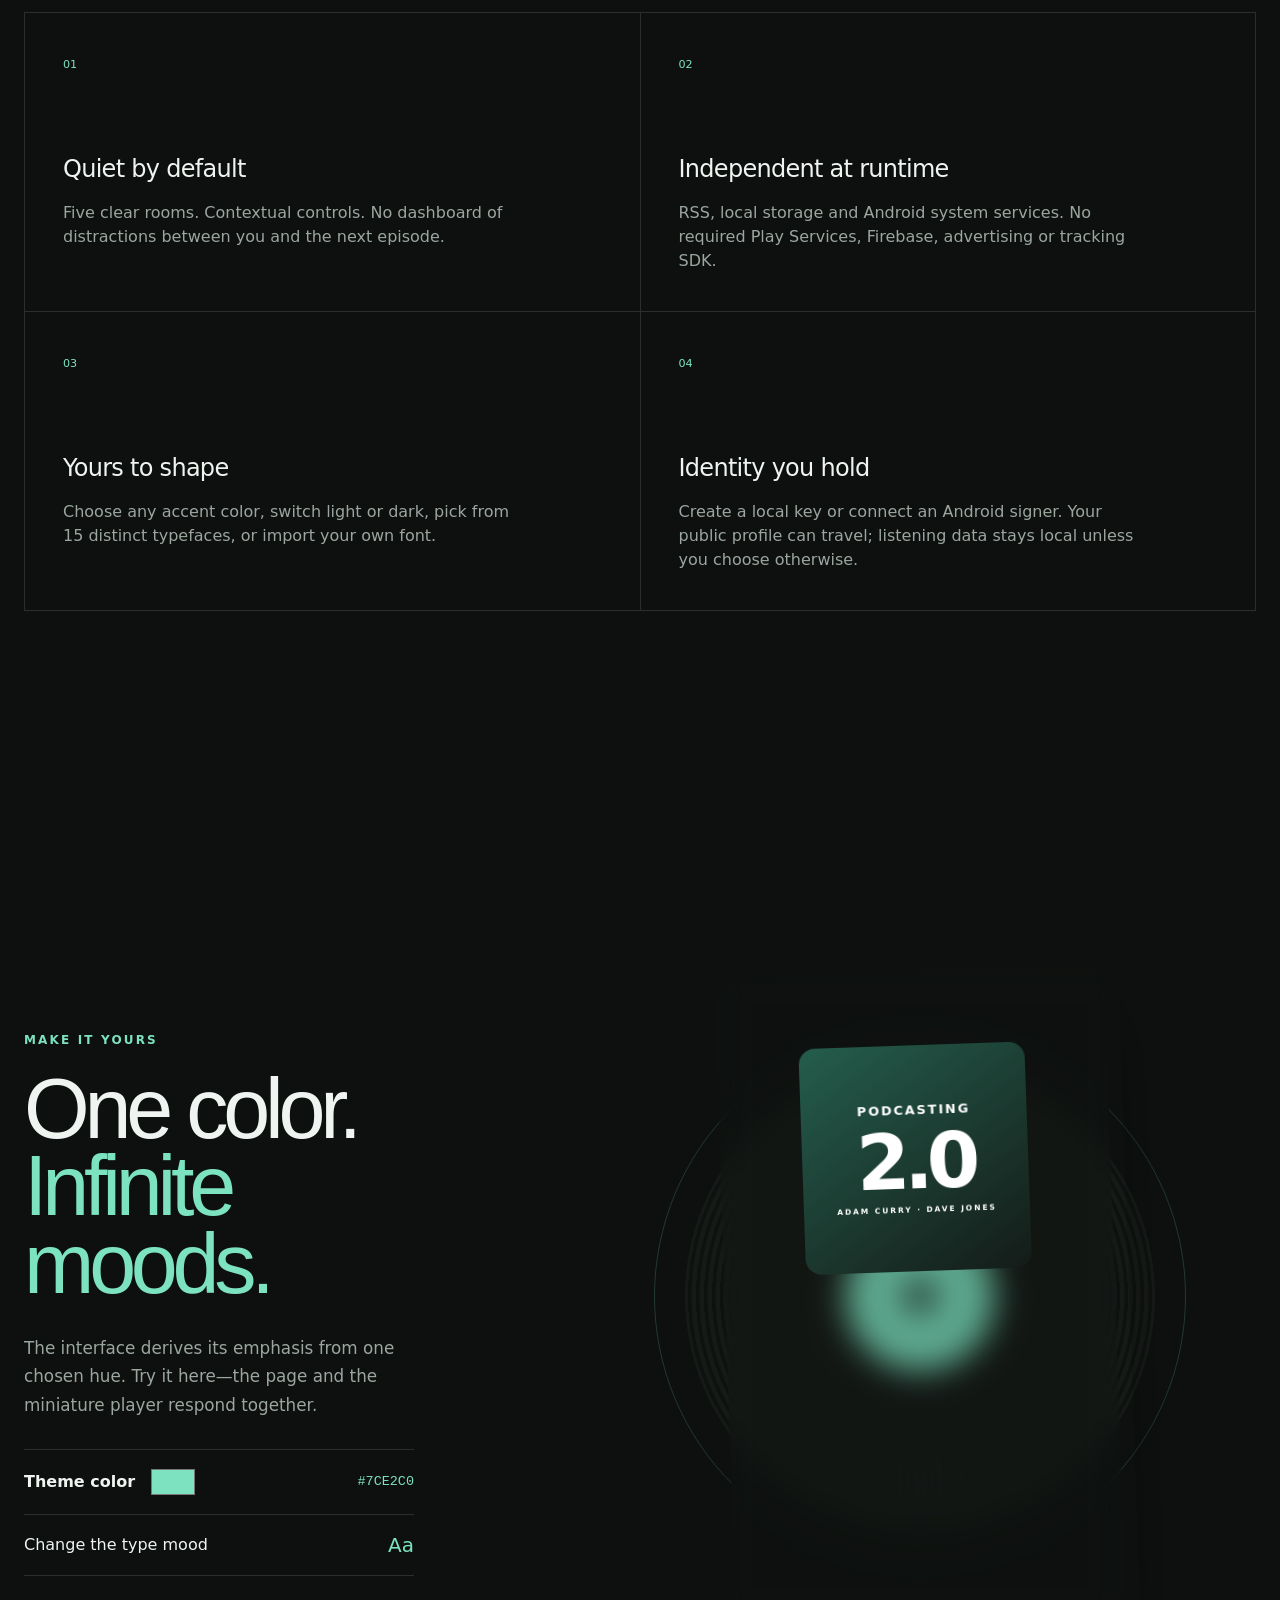
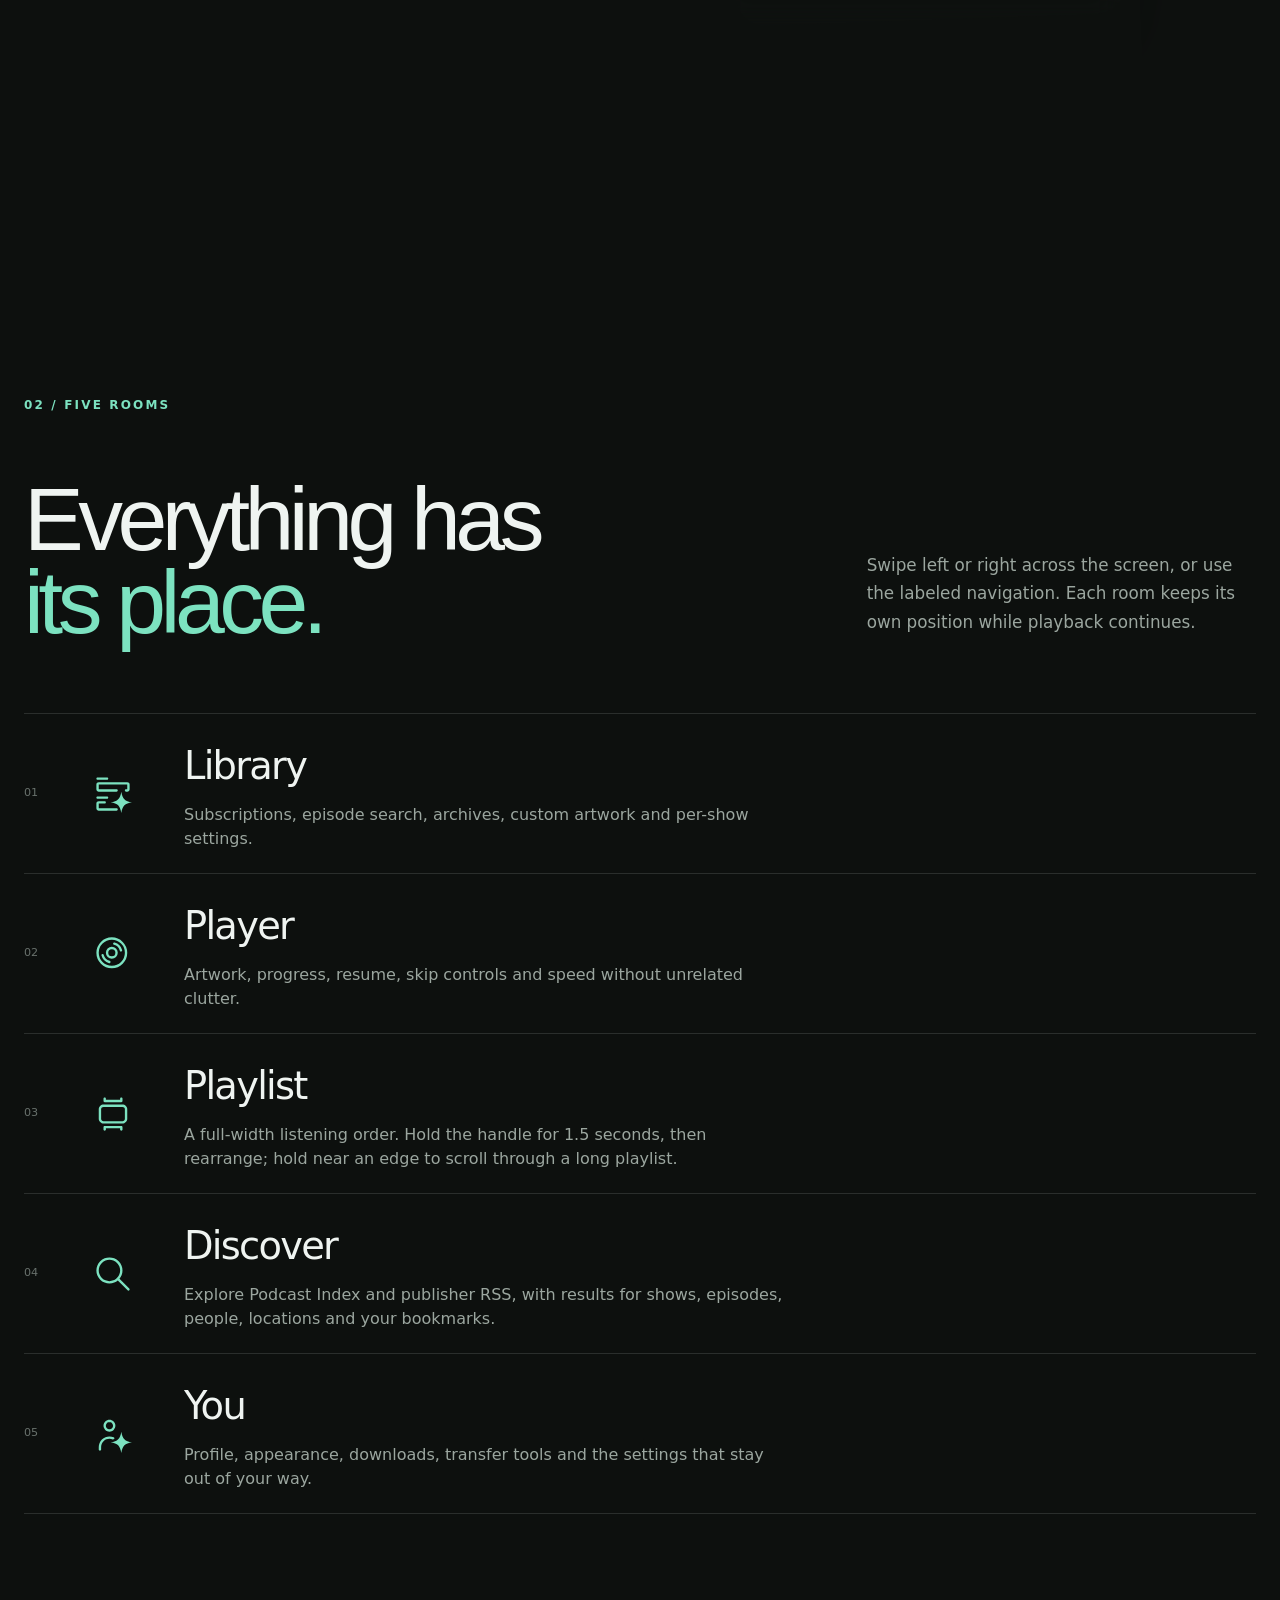
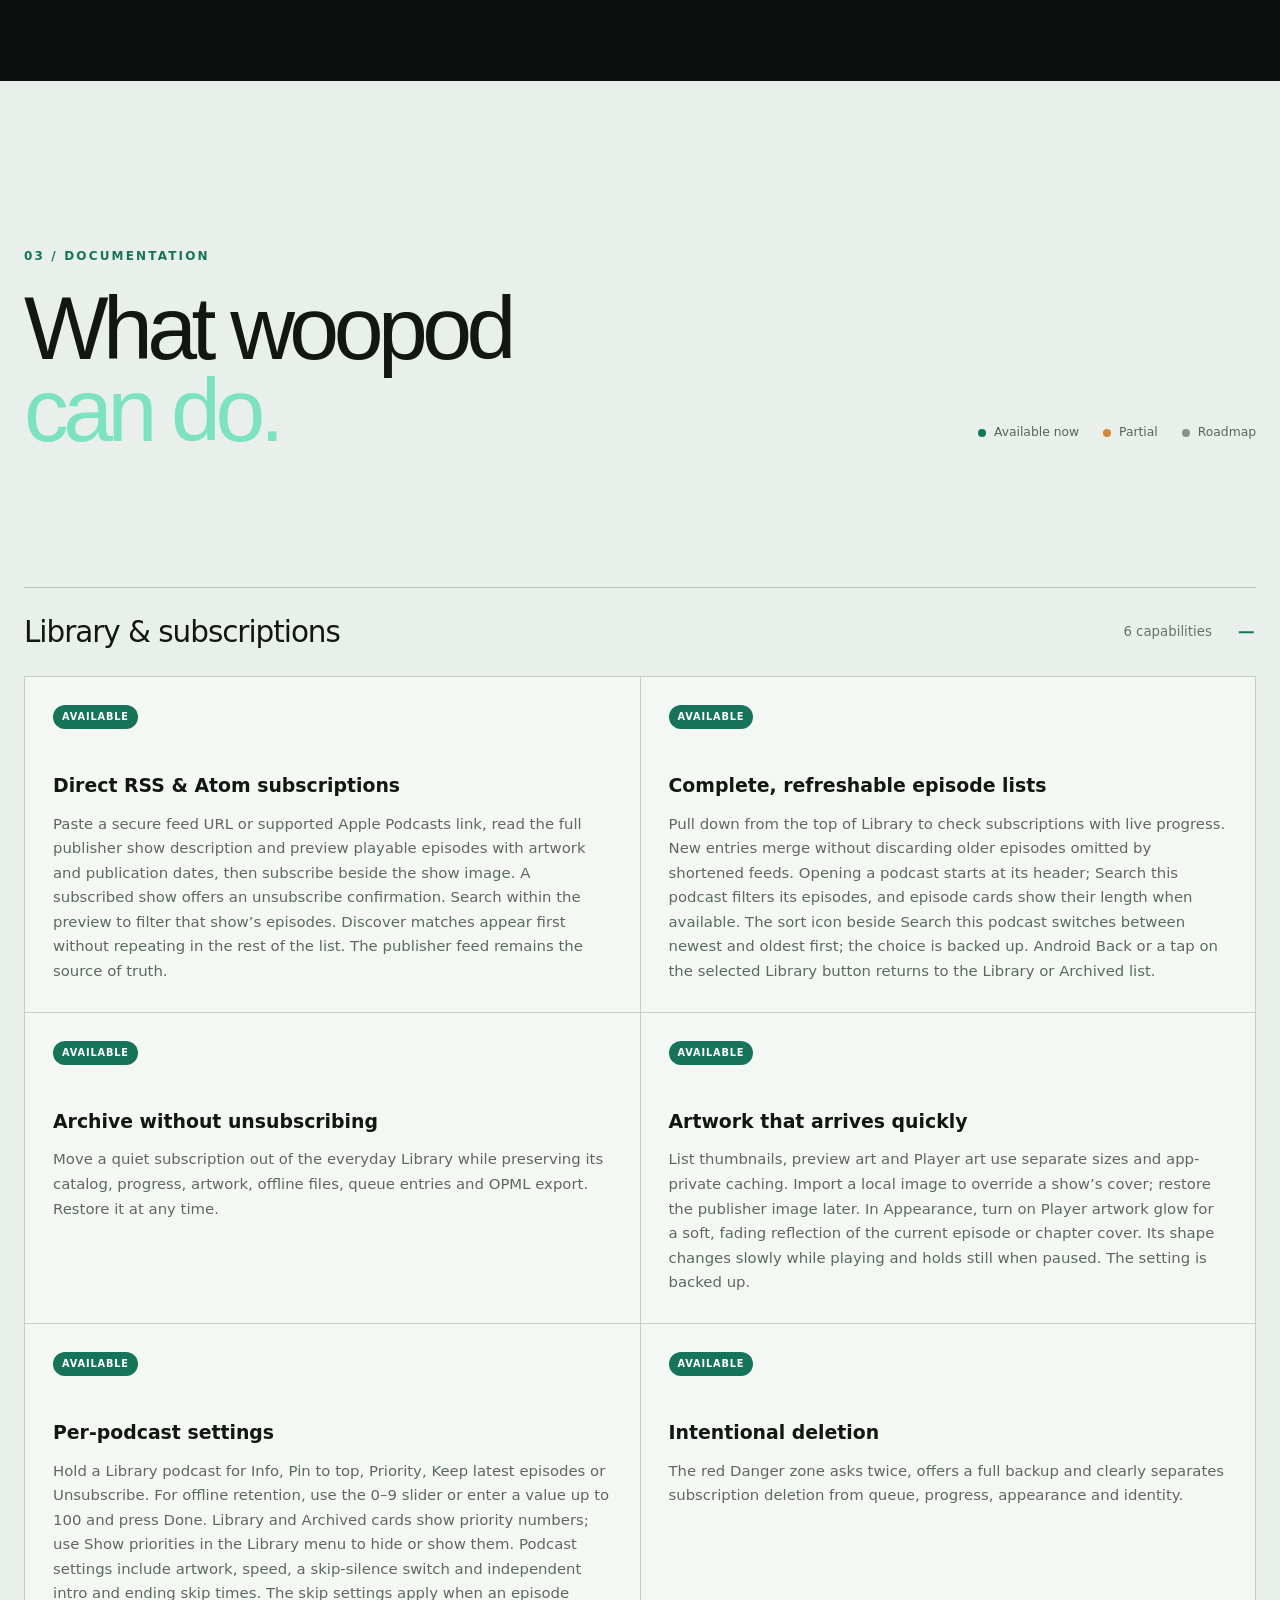
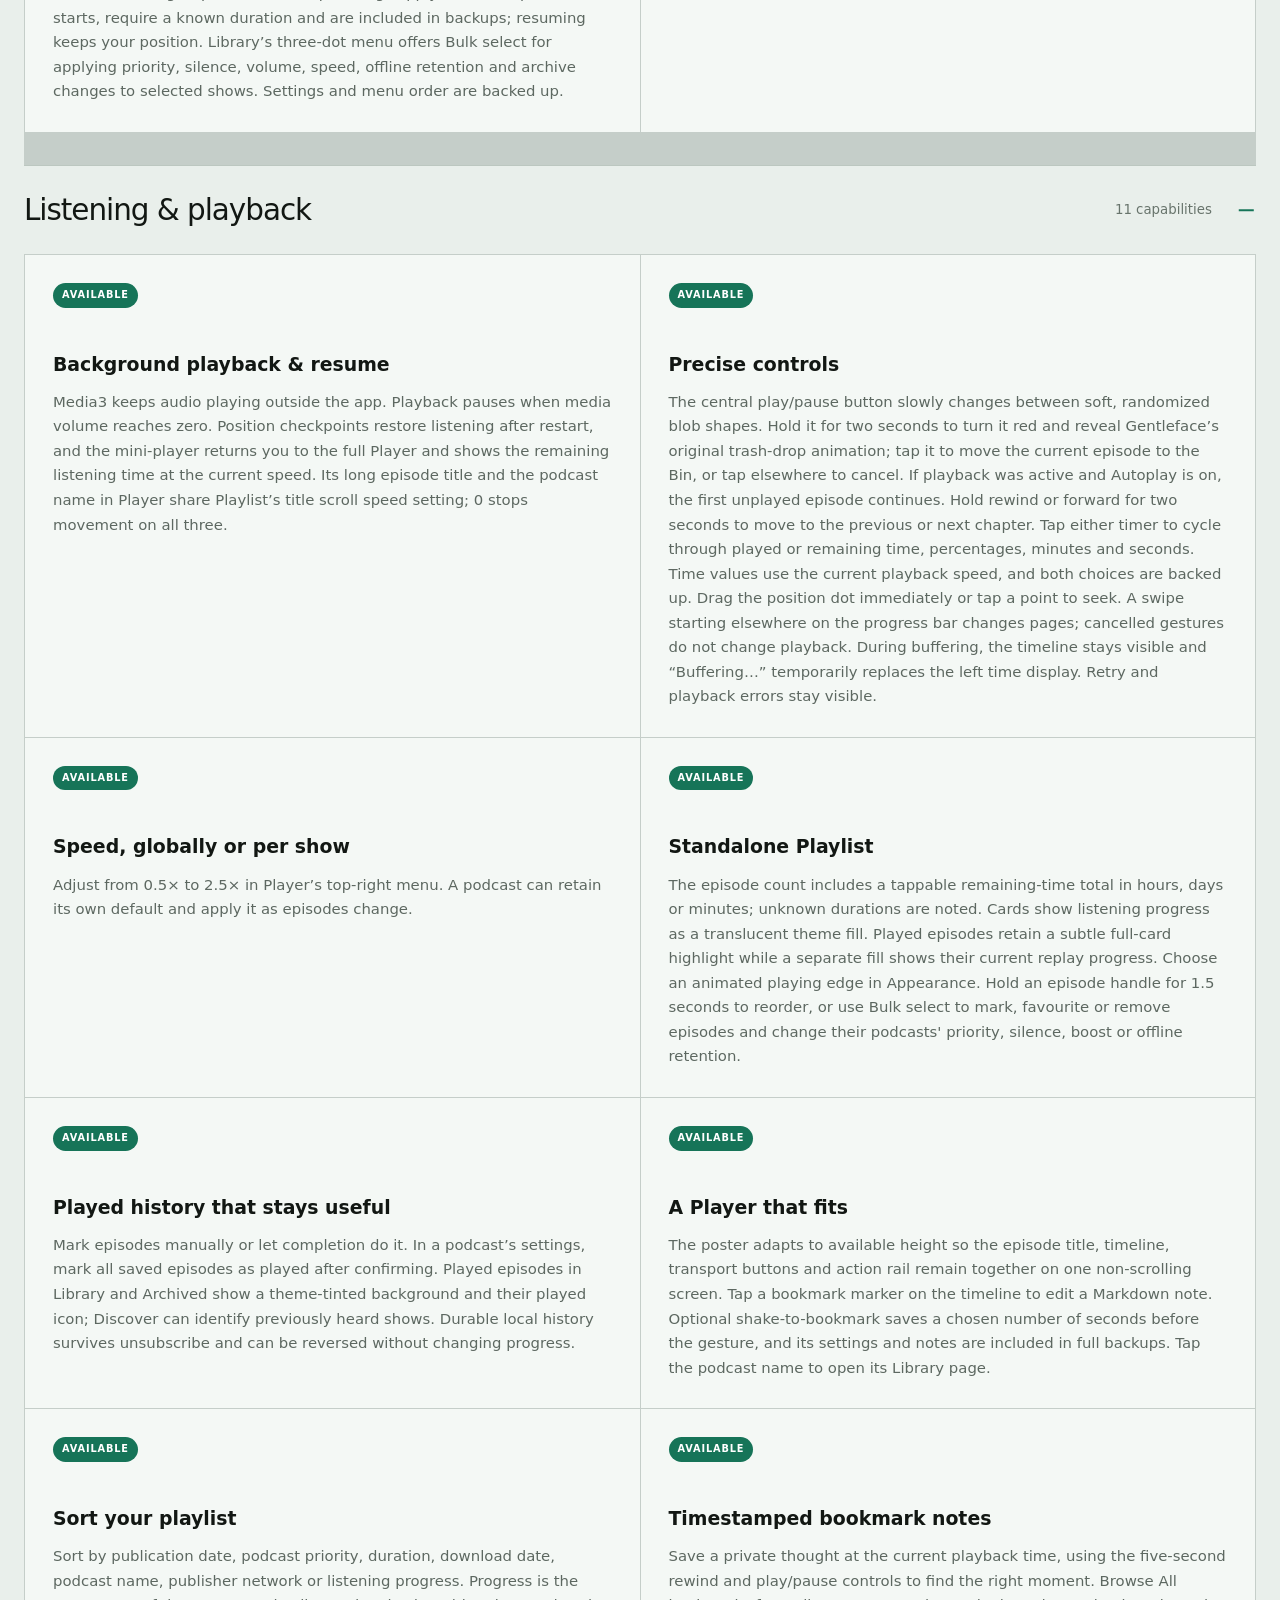
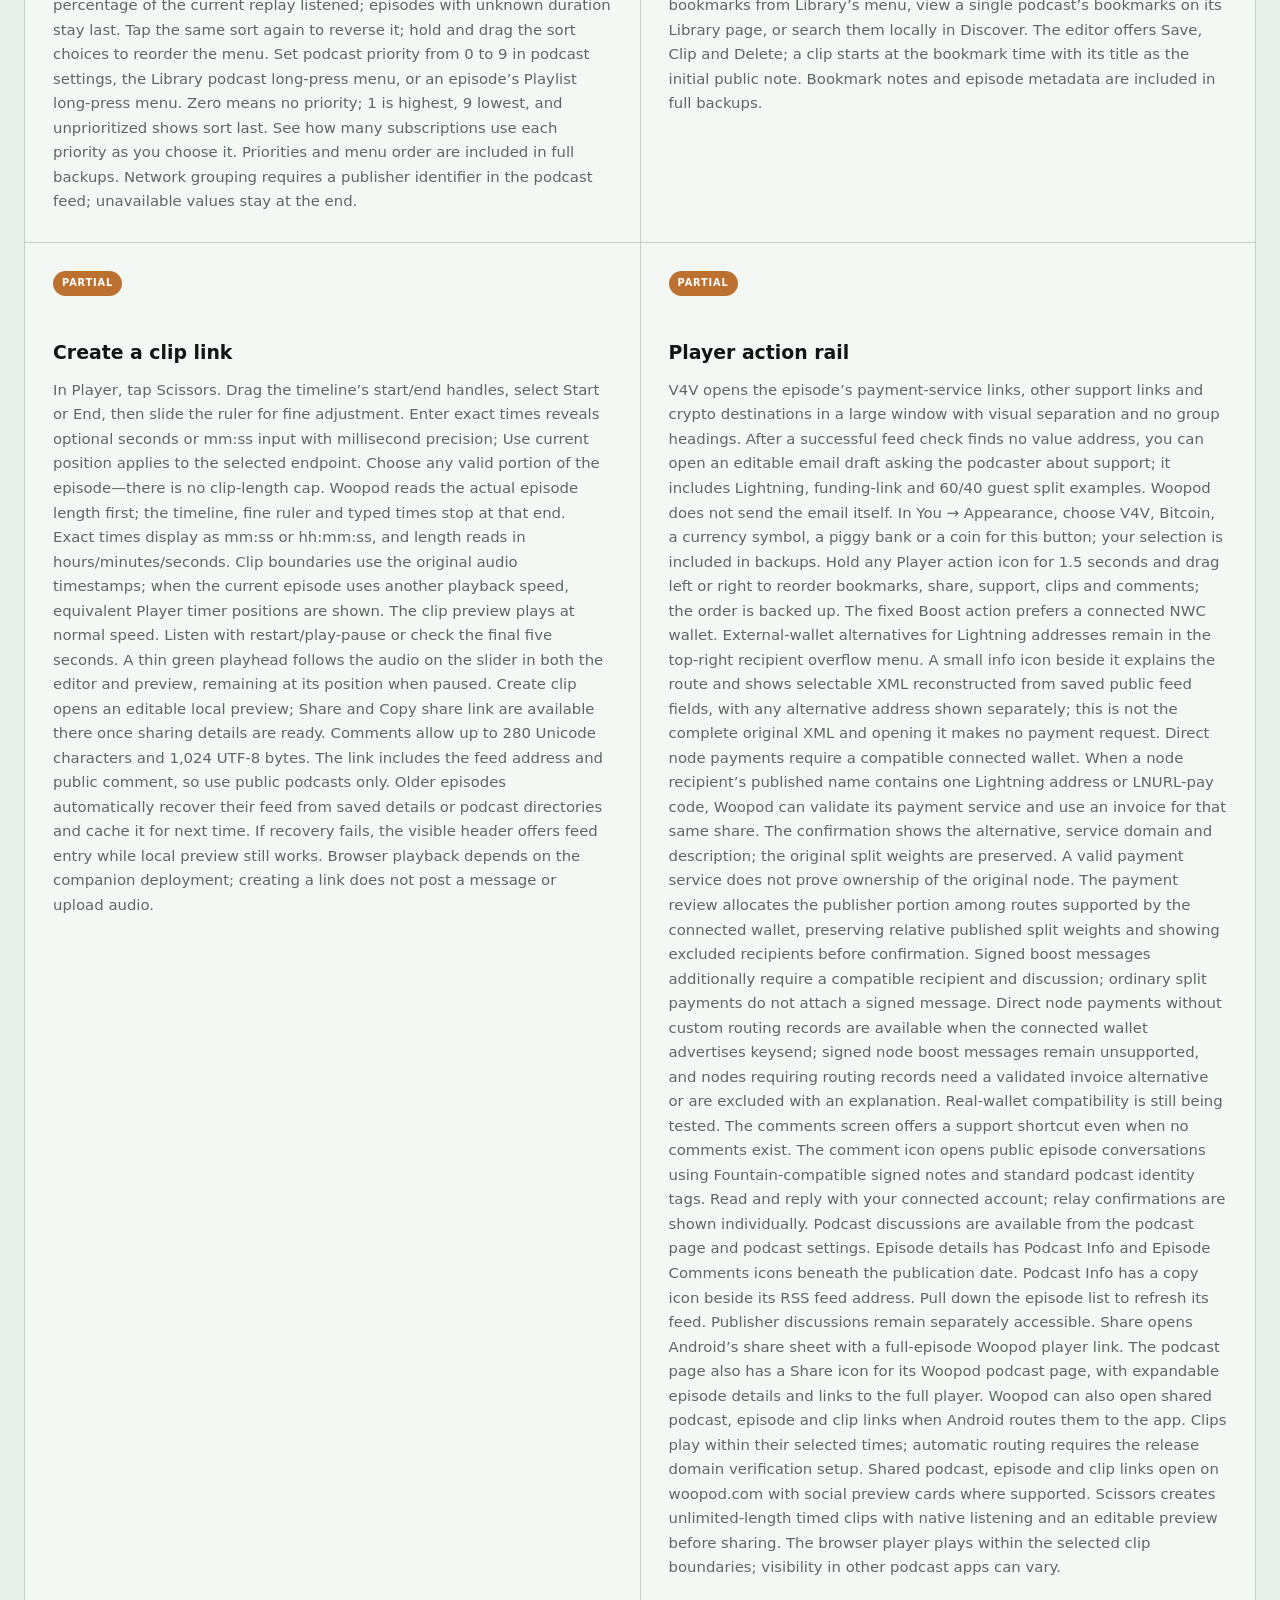
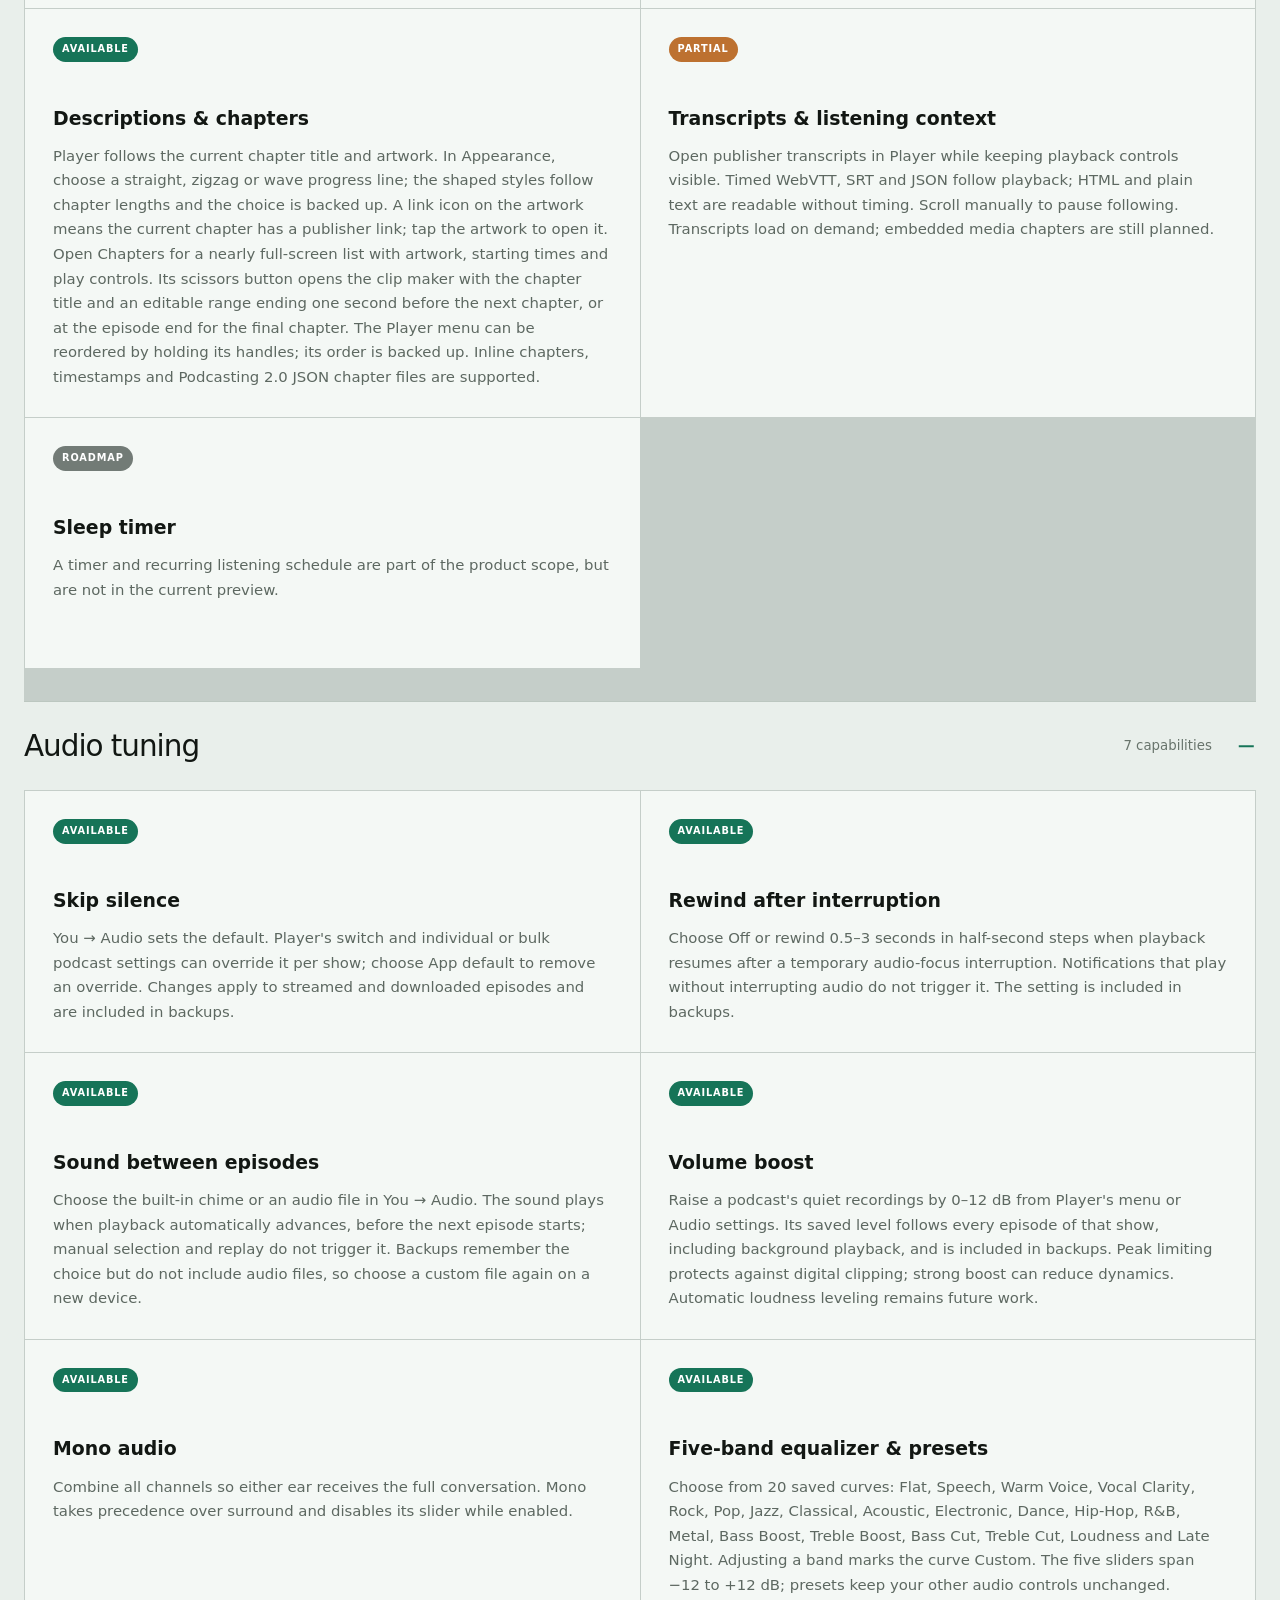
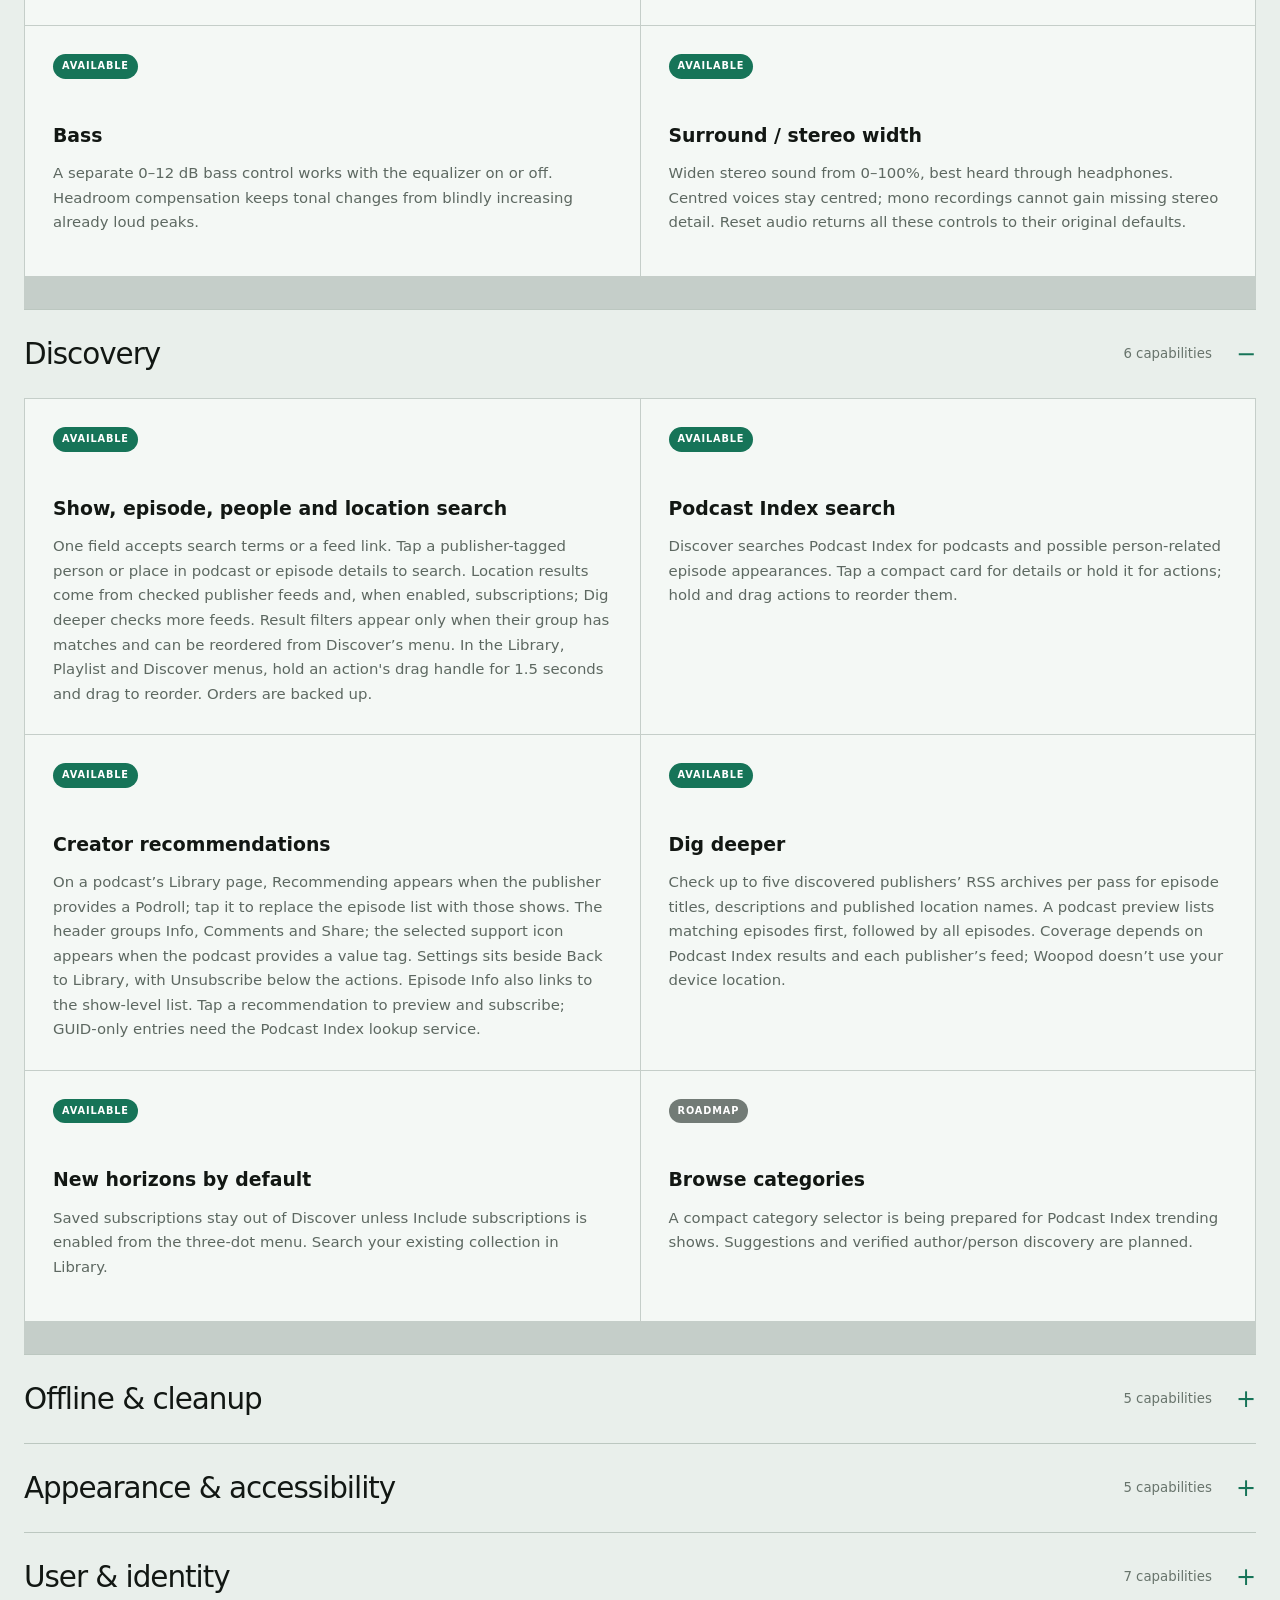
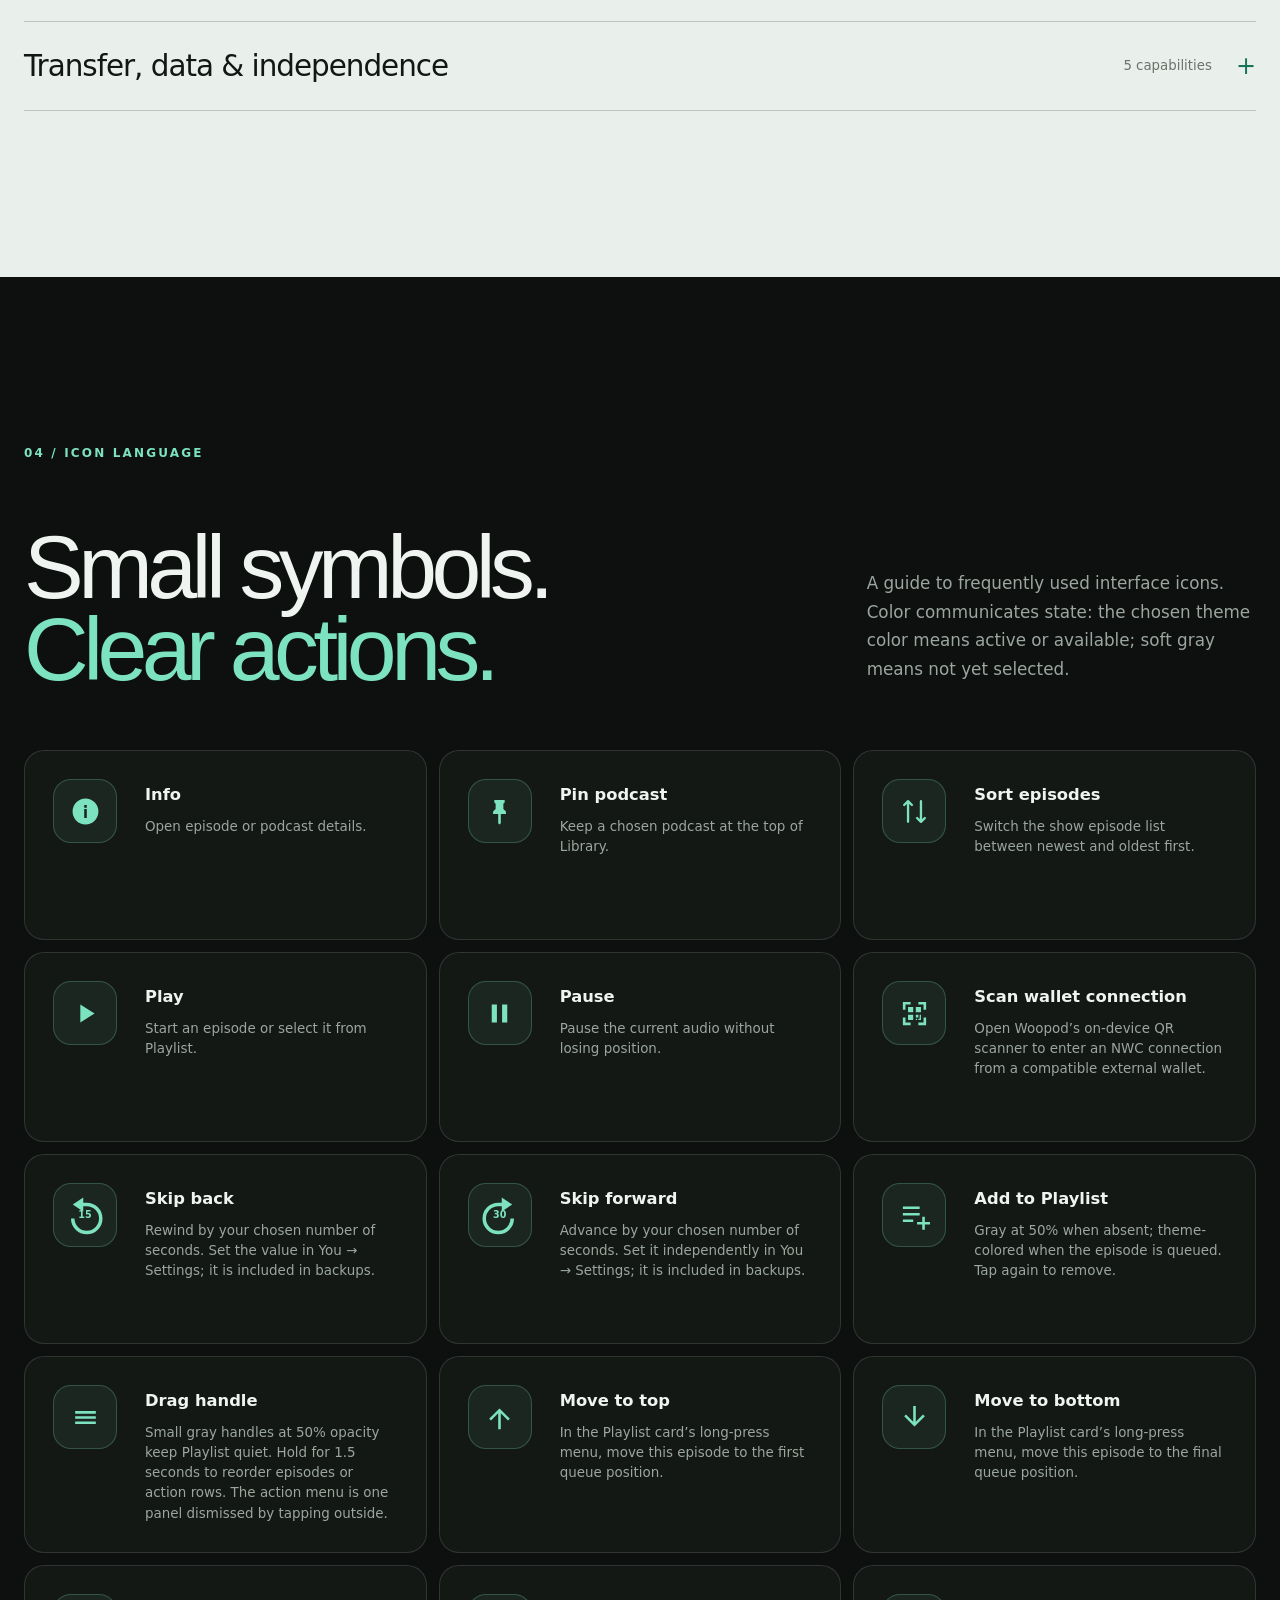
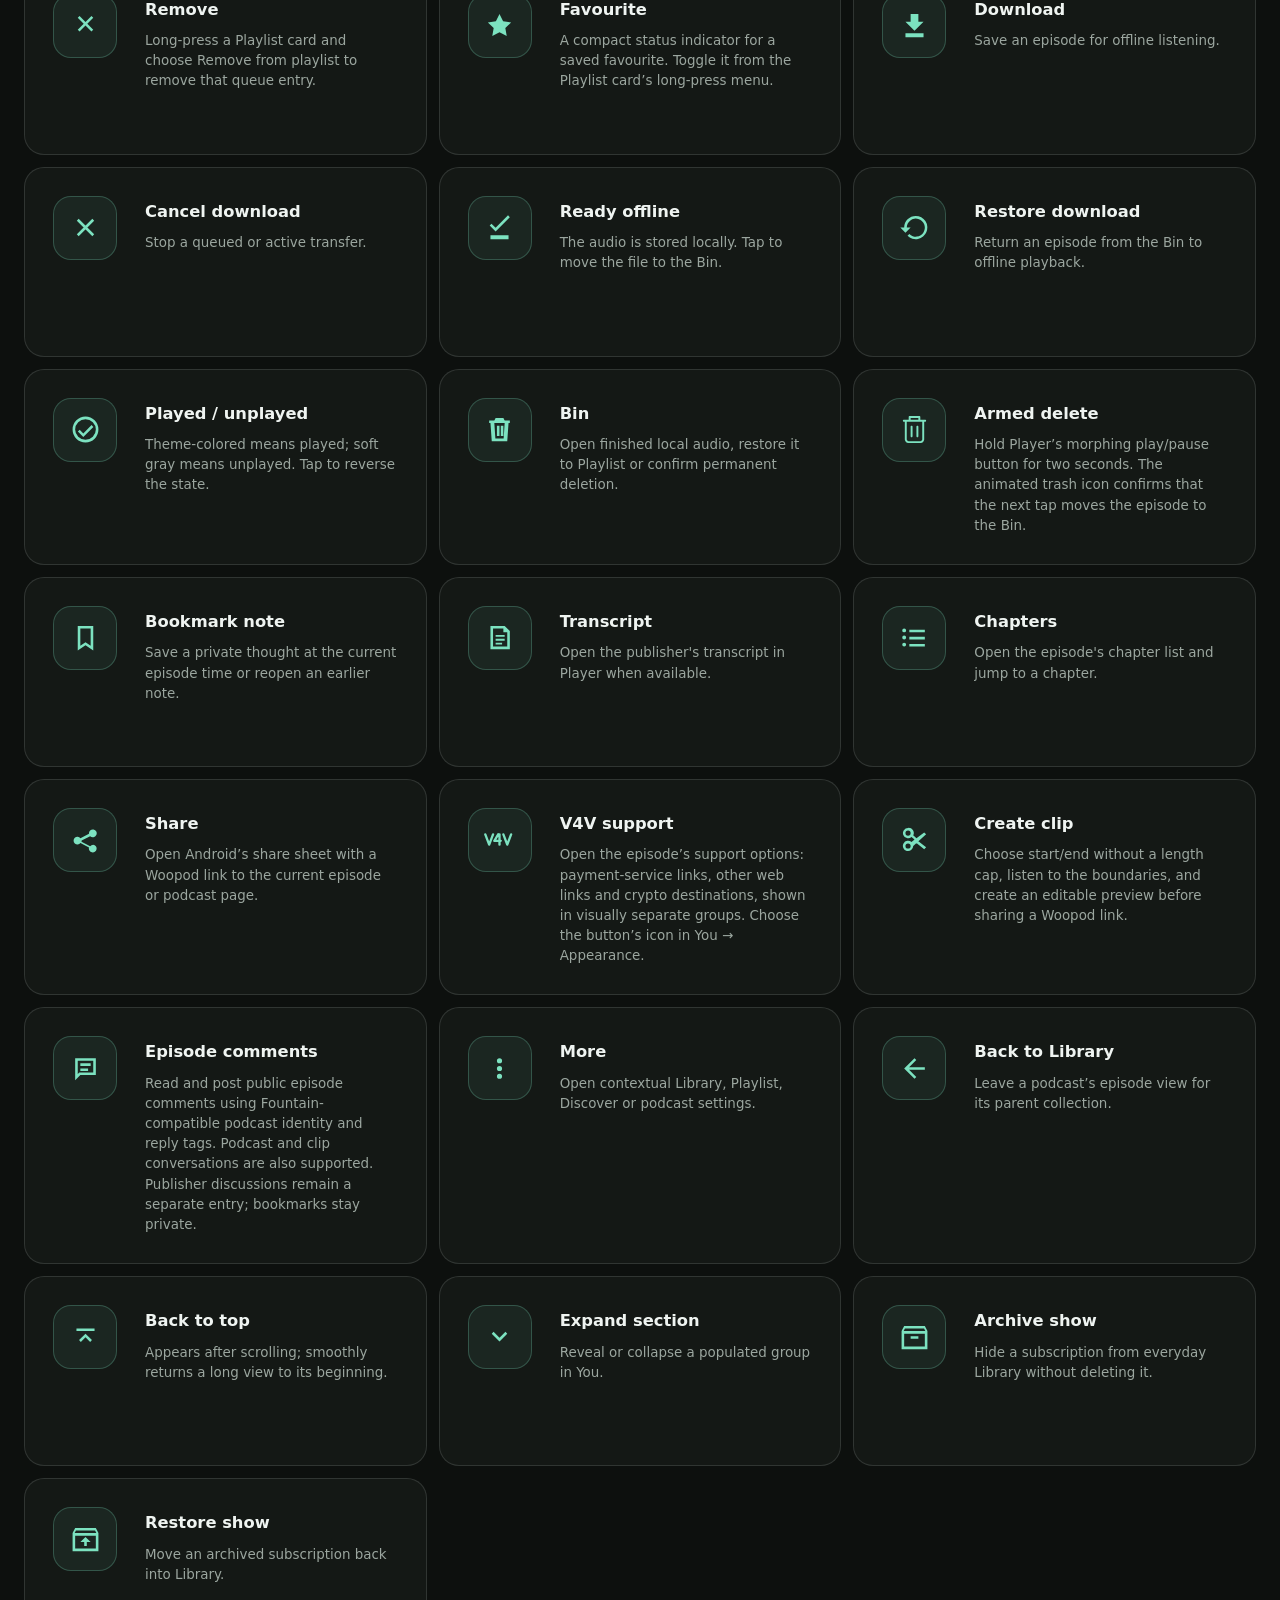
==== commit 54dc98e5: "Document podcast feed copy action" ====
--- a/index.html
+++ b/index.html
@@ -220,7 +220,7 @@
             <article class="doc-item" data-search="playlist sort priority date duration network"><div class="doc-status available">Available</div><h3>Sort your playlist</h3><p>Sort by publication date, podcast priority, duration, download date, podcast name, publisher network or listening progress. Progress is the percentage of the current replay listened; episodes with unknown duration stay last. Tap the same sort again to reverse it; hold and drag the sort choices to reorder the menu. Set podcast priority from 0 to 9 in podcast settings, the Library podcast long-press menu, or an episode’s Playlist long-press menu. Zero means no priority; 1 is highest, 9 lowest, and unprioritized shows sort last. See how many subscriptions use each priority as you choose it. Priorities and menu order are included in full backups. Network grouping requires a publisher identifier in the podcast feed; unavailable values stay at the end.</p></article>
             <article class="doc-item" data-search="bookmark timestamp note thought seek local"><div class="doc-status available">Available</div><h3>Timestamped bookmark notes</h3><p>Save a private thought at the current playback time, using the five-second rewind and play/pause controls to find the right moment. Browse All bookmarks from Library’s menu, view a single podcast’s bookmarks on its Library page, or search them locally in Discover. The editor offers Save, Clip and Delete; a clip starts at the bookmark time with its title as the initial public note. Bookmark notes and episode metadata are included in full backups.</p></article>
             <article class="doc-item" data-search="clip scissors share copy link start end time public comment identity WID"><div class="doc-status partial">Partial</div><h3>Create a clip link</h3><p>In Player, tap Scissors. Drag the timeline’s start/end handles, select Start or End, then slide the ruler for fine adjustment. Enter exact times reveals optional seconds or mm:ss input with millisecond precision; Use current position applies to the selected endpoint. Choose any valid portion of the episode—there is no clip-length cap. Woopod reads the actual episode length first; the timeline, fine ruler and typed times stop at that end. Exact times display as mm:ss or hh:mm:ss, and length reads in hours/minutes/seconds. Clip boundaries use the original audio timestamps; when the current episode uses another playback speed, equivalent Player timer positions are shown. The clip preview plays at normal speed. Listen with restart/play-pause or check the final five seconds. A thin green playhead follows the audio on the slider in both the editor and preview, remaining at its position when paused. Create clip opens an editable local preview; Share and Copy share link are available there once sharing details are ready. Comments allow up to 280 Unicode characters and 1,024 UTF-8 bytes. The link includes the feed address and public comment, so use public podcasts only. Older episodes automatically recover their feed from saved details or podcast directories and cache it for next time. If recovery fails, the visible header offers feed entry while local preview still works. Browser playback depends on the companion deployment; creating a link does not post a message or upload audio.</p></article>
-            <article class="doc-item" data-search="share bitcoin podcasting 2 value recipient clip scissors encrypted episode chat relay"><div class="doc-status partial">Partial</div><h3>Player action rail</h3><p>V4V opens the episode’s payment-service links, other support links and crypto destinations in a large window with visual separation and no group headings. After a successful feed check finds no value address, you can open an editable email draft asking the podcaster about support; it includes Lightning, funding-link and 60/40 guest split examples. Woopod does not send the email itself. In You → Appearance, choose V4V, Bitcoin, a currency symbol, a piggy bank or a coin for this button; your selection is included in backups. Hold any Player action icon for 1.5 seconds and drag left or right to reorder bookmarks, share, support, clips and comments; the order is backed up. The fixed Boost action prefers a connected NWC wallet. External-wallet alternatives for Lightning addresses remain in the top-right recipient overflow menu. A small info icon beside it explains the route and shows selectable XML reconstructed from saved public feed fields, with any alternative address shown separately; this is not the complete original XML and opening it makes no payment request. Direct node payments require a compatible connected wallet. When a node recipient’s published name contains one Lightning address or LNURL-pay code, Woopod can validate its payment service and use an invoice for that same share. The confirmation shows the alternative, service domain and description; the original split weights are preserved. A valid payment service does not prove ownership of the original node. The payment review allocates the publisher portion among routes supported by the connected wallet, preserving relative published split weights and showing excluded recipients before confirmation. Signed boost messages additionally require a compatible recipient and discussion; ordinary split payments do not attach a signed message. Direct node payments without custom routing records are available when the connected wallet advertises keysend; signed node boost messages remain unsupported, and nodes requiring routing records need a validated invoice alternative or are excluded with an explanation. Real-wallet compatibility is still being tested. The comments screen offers a support shortcut even when no comments exist. The comment icon opens public episode conversations using Fountain-compatible signed notes and standard podcast identity tags. Read and reply with your connected account; relay confirmations are shown individually. Podcast discussions are available from the podcast page and podcast settings. Episode details has Podcast Info and Episode Comments icons beneath the publication date. Pull down the episode list to refresh its feed. Publisher discussions remain separately accessible. Share opens Android’s share sheet with a full-episode Woopod player link. The podcast page also has a Share icon for its Woopod podcast page, with expandable episode details and links to the full player. Woopod can also open shared podcast, episode and clip links when Android routes them to the app. Clips play within their selected times; automatic routing requires the release domain verification setup. Shared podcast, episode and clip links open on woopod.com with social preview cards where supported. Scissors creates unlimited-length timed clips with native listening and an editable preview before sharing. The browser player plays within the selected clip boundaries; visibility in other podcast apps can vary.</p></article>
+            <article class="doc-item" data-search="share bitcoin podcasting 2 value recipient clip scissors encrypted episode chat relay"><div class="doc-status partial">Partial</div><h3>Player action rail</h3><p>V4V opens the episode’s payment-service links, other support links and crypto destinations in a large window with visual separation and no group headings. After a successful feed check finds no value address, you can open an editable email draft asking the podcaster about support; it includes Lightning, funding-link and 60/40 guest split examples. Woopod does not send the email itself. In You → Appearance, choose V4V, Bitcoin, a currency symbol, a piggy bank or a coin for this button; your selection is included in backups. Hold any Player action icon for 1.5 seconds and drag left or right to reorder bookmarks, share, support, clips and comments; the order is backed up. The fixed Boost action prefers a connected NWC wallet. External-wallet alternatives for Lightning addresses remain in the top-right recipient overflow menu. A small info icon beside it explains the route and shows selectable XML reconstructed from saved public feed fields, with any alternative address shown separately; this is not the complete original XML and opening it makes no payment request. Direct node payments require a compatible connected wallet. When a node recipient’s published name contains one Lightning address or LNURL-pay code, Woopod can validate its payment service and use an invoice for that same share. The confirmation shows the alternative, service domain and description; the original split weights are preserved. A valid payment service does not prove ownership of the original node. The payment review allocates the publisher portion among routes supported by the connected wallet, preserving relative published split weights and showing excluded recipients before confirmation. Signed boost messages additionally require a compatible recipient and discussion; ordinary split payments do not attach a signed message. Direct node payments without custom routing records are available when the connected wallet advertises keysend; signed node boost messages remain unsupported, and nodes requiring routing records need a validated invoice alternative or are excluded with an explanation. Real-wallet compatibility is still being tested. The comments screen offers a support shortcut even when no comments exist. The comment icon opens public episode conversations using Fountain-compatible signed notes and standard podcast identity tags. Read and reply with your connected account; relay confirmations are shown individually. Podcast discussions are available from the podcast page and podcast settings. Episode details has Podcast Info and Episode Comments icons beneath the publication date. Podcast Info has a copy icon beside its RSS feed address. Pull down the episode list to refresh its feed. Publisher discussions remain separately accessible. Share opens Android’s share sheet with a full-episode Woopod player link. The podcast page also has a Share icon for its Woopod podcast page, with expandable episode details and links to the full player. Woopod can also open shared podcast, episode and clip links when Android routes them to the app. Clips play within their selected times; automatic routing requires the release domain verification setup. Shared podcast, episode and clip links open on woopod.com with social preview cards where supported. Scissors creates unlimited-length timed clips with native listening and an editable preview before sharing. The browser player plays within the selected clip boundaries; visibility in other podcast apps can vary.</p></article>
             <article class="doc-item" data-search="episode description notes chapters timestamp show notes info"><div class="doc-status available">Available</div><h3>Descriptions &amp; chapters</h3><p>Player follows the current chapter title and artwork. In Appearance, choose a straight, zigzag or wave progress line; the shaped styles follow chapter lengths and the choice is backed up. A link icon on the artwork means the current chapter has a publisher link; tap the artwork to open it. Open Chapters for a nearly full-screen list with artwork, starting times and play controls. Its scissors button opens the clip maker with the chapter title and an editable range ending one second before the next chapter, or at the episode end for the final chapter. The Player menu can be reordered by holding its handles; its order is backed up. Inline chapters, timestamps and Podcasting 2.0 JSON chapter files are supported.</p></article>
             <article class="doc-item" data-search="external chapters transcript bookmarks notes"><div class="doc-status partial">Partial</div><h3>Transcripts &amp; listening context</h3><p>Open publisher transcripts in Player while keeping playback controls visible. Timed WebVTT, SRT and JSON follow playback; HTML and plain text are readable without timing. Scroll manually to pause following. Transcripts load on demand; embedded media chapters are still planned.</p></article>
             <article class="doc-item" data-search="sleep timer schedule"><div class="doc-status planned">Roadmap</div><h3>Sleep timer</h3><p>A timer and recurring listening schedule are part of the product scope, but are not in the current preview.</p></article>
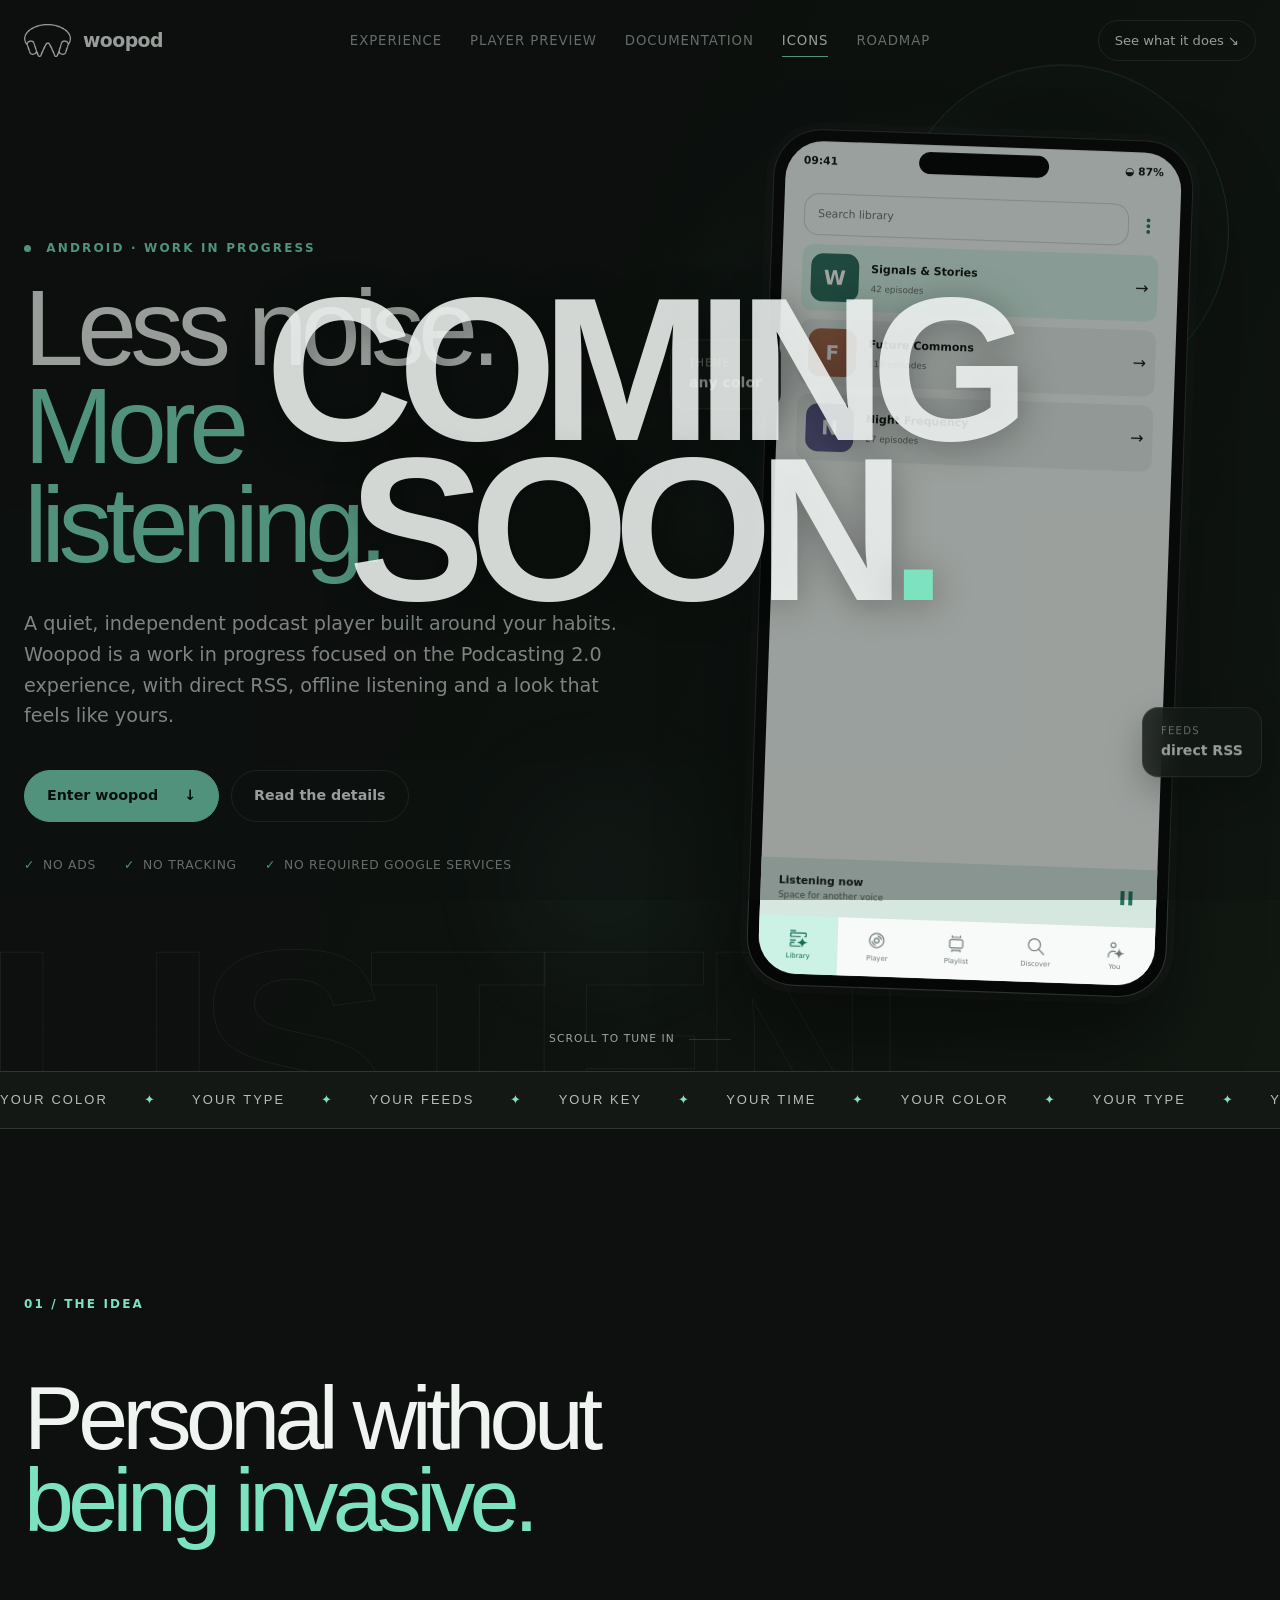
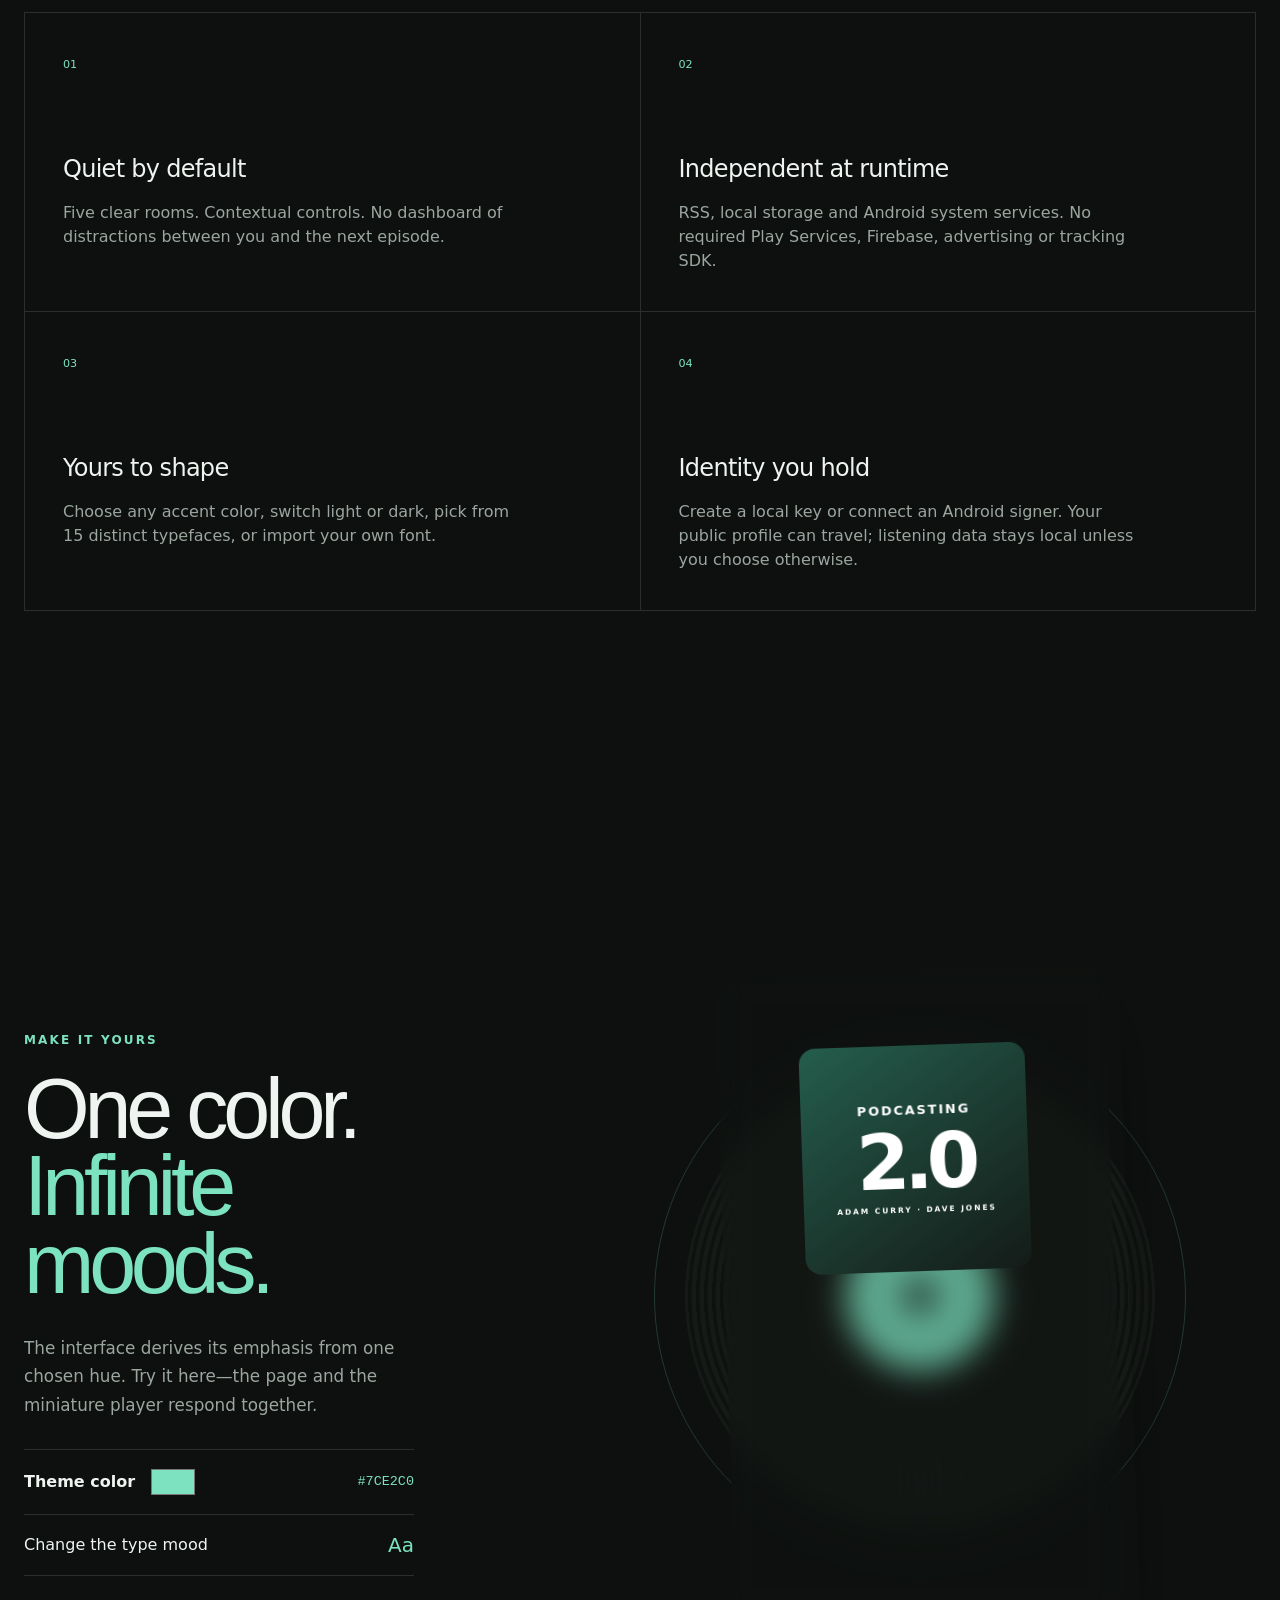
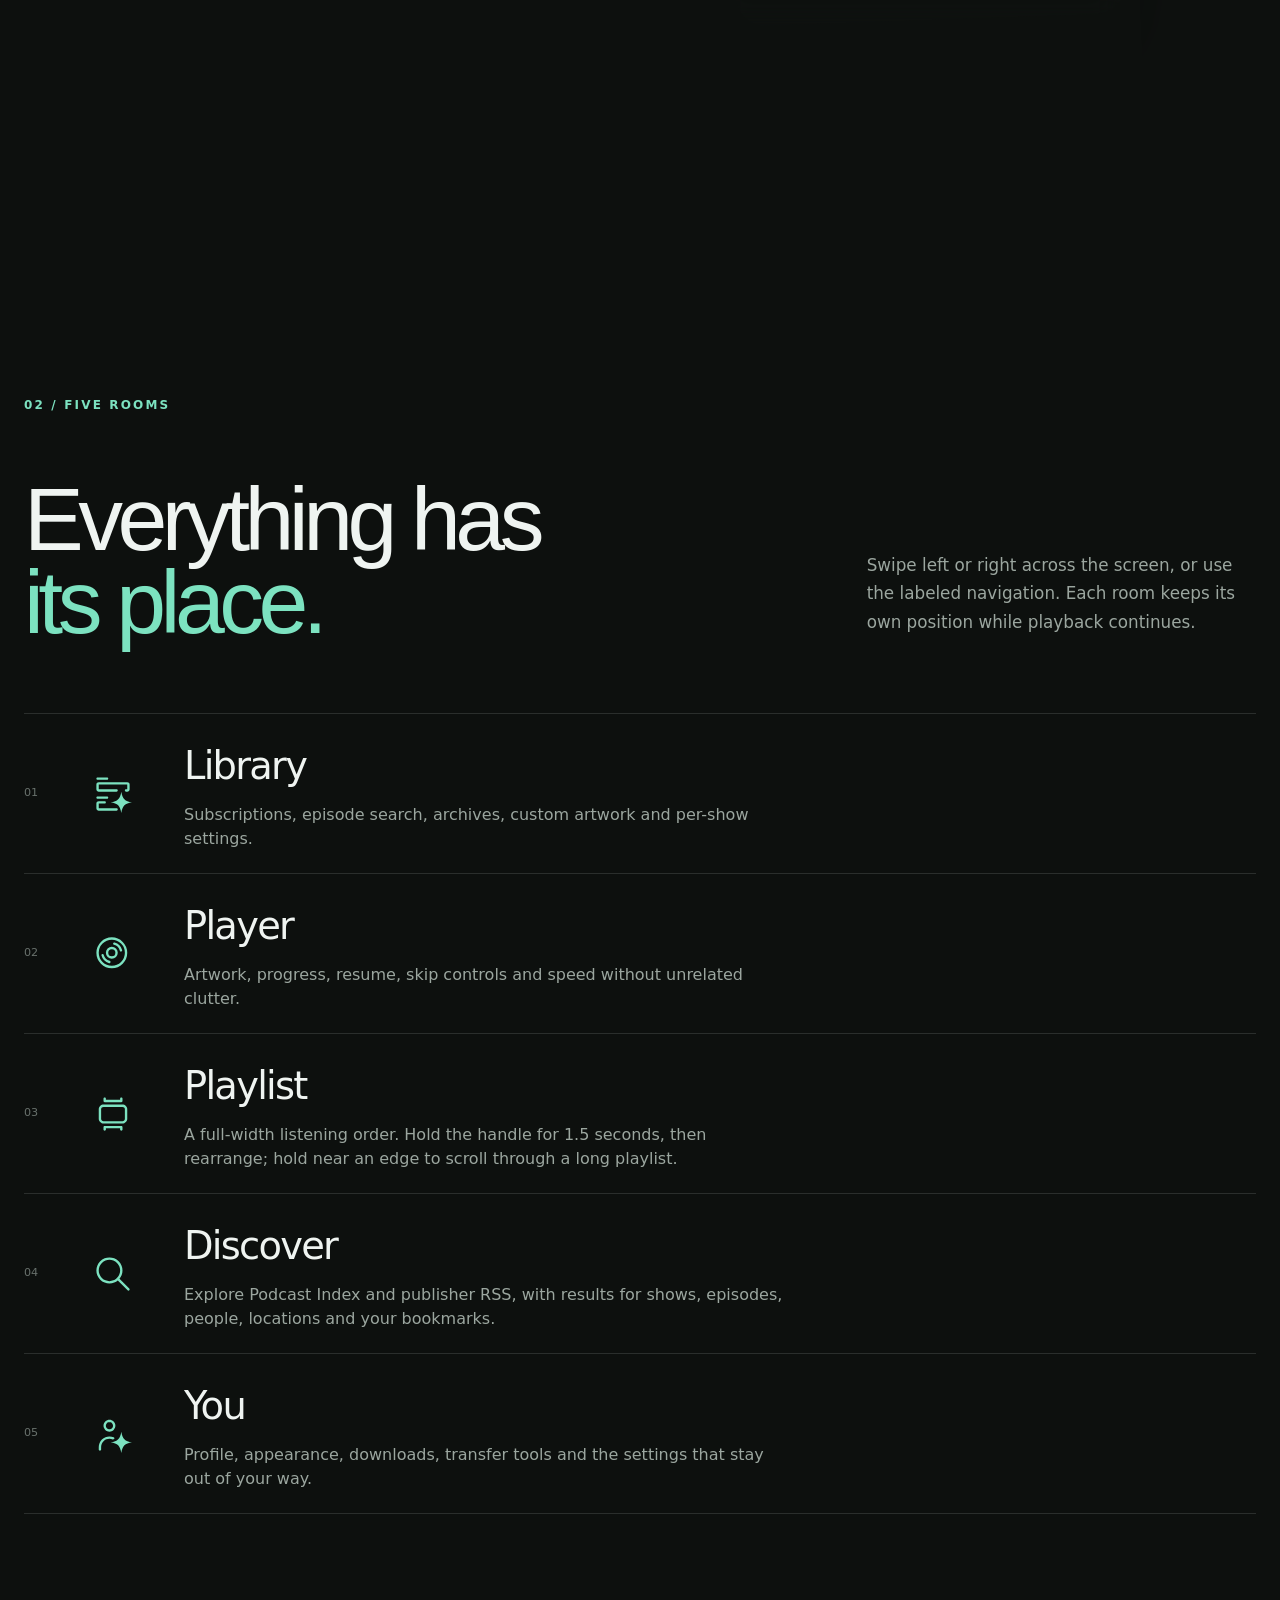
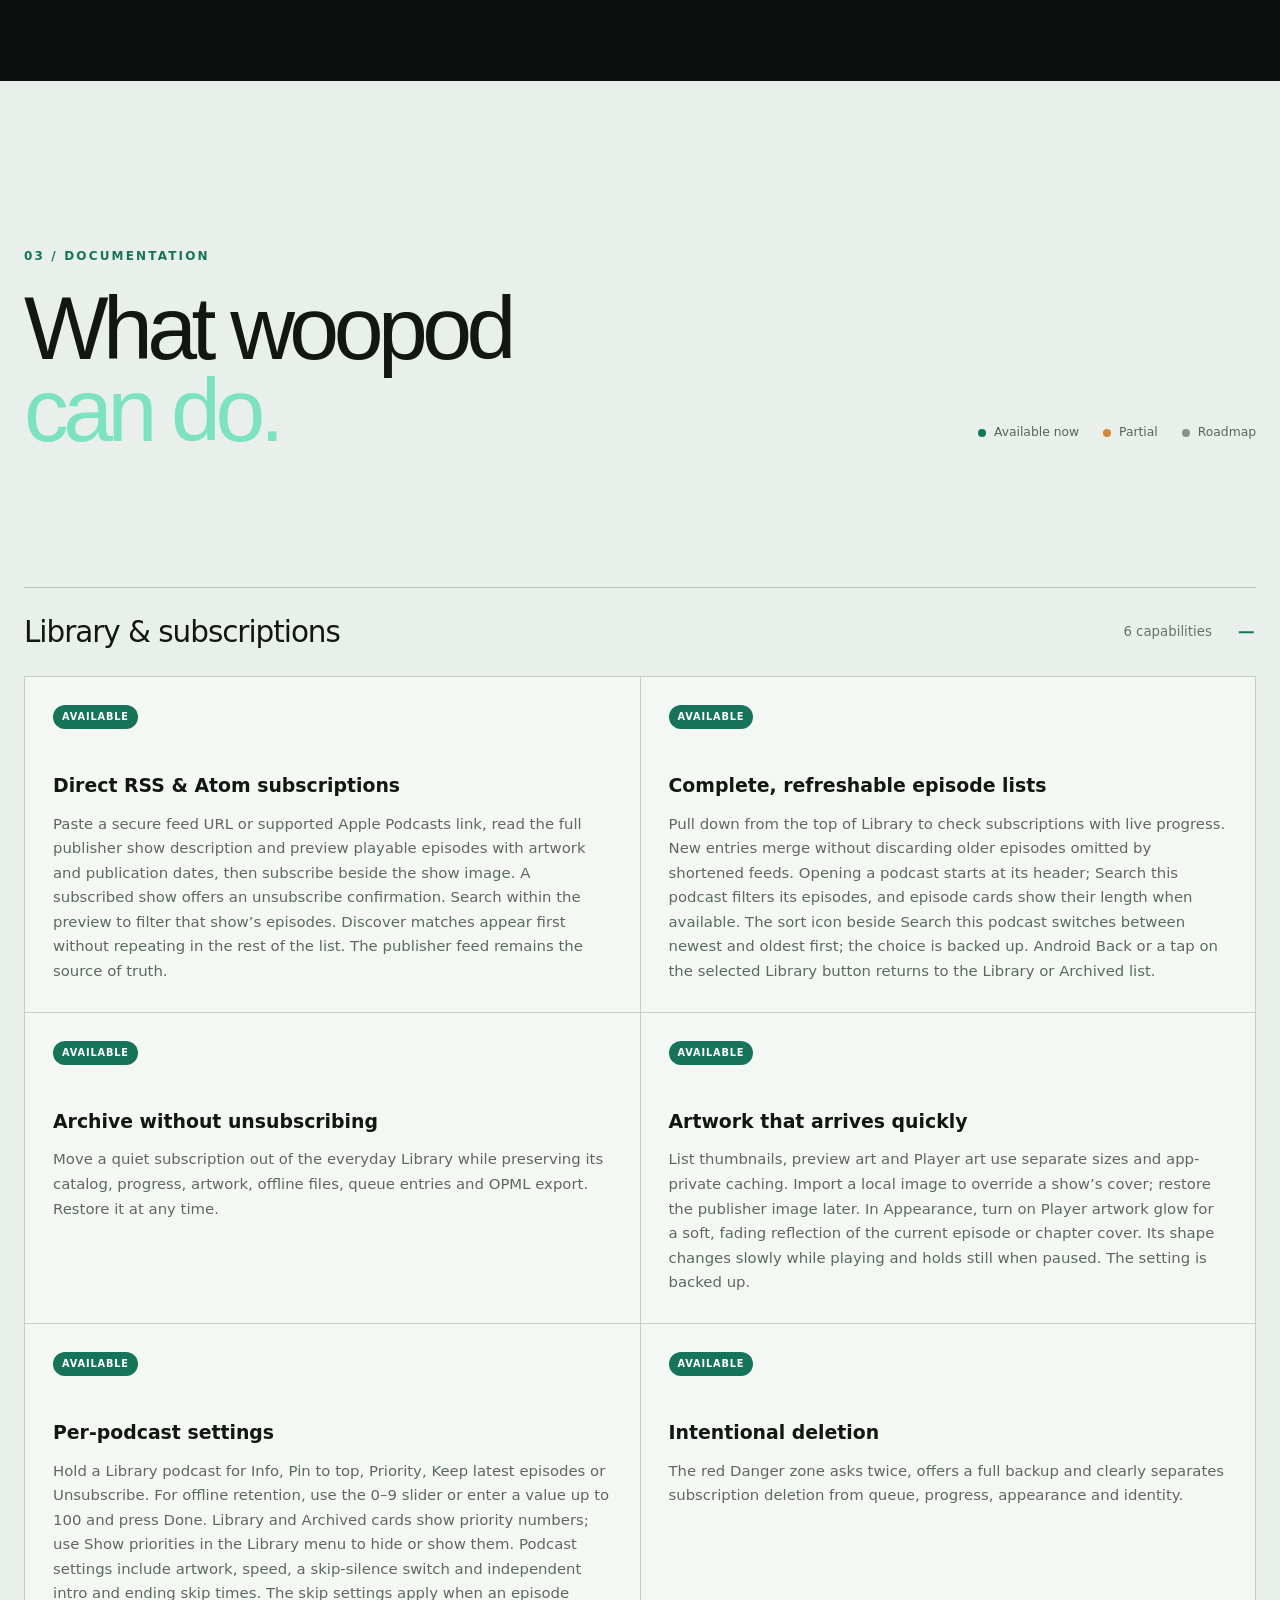
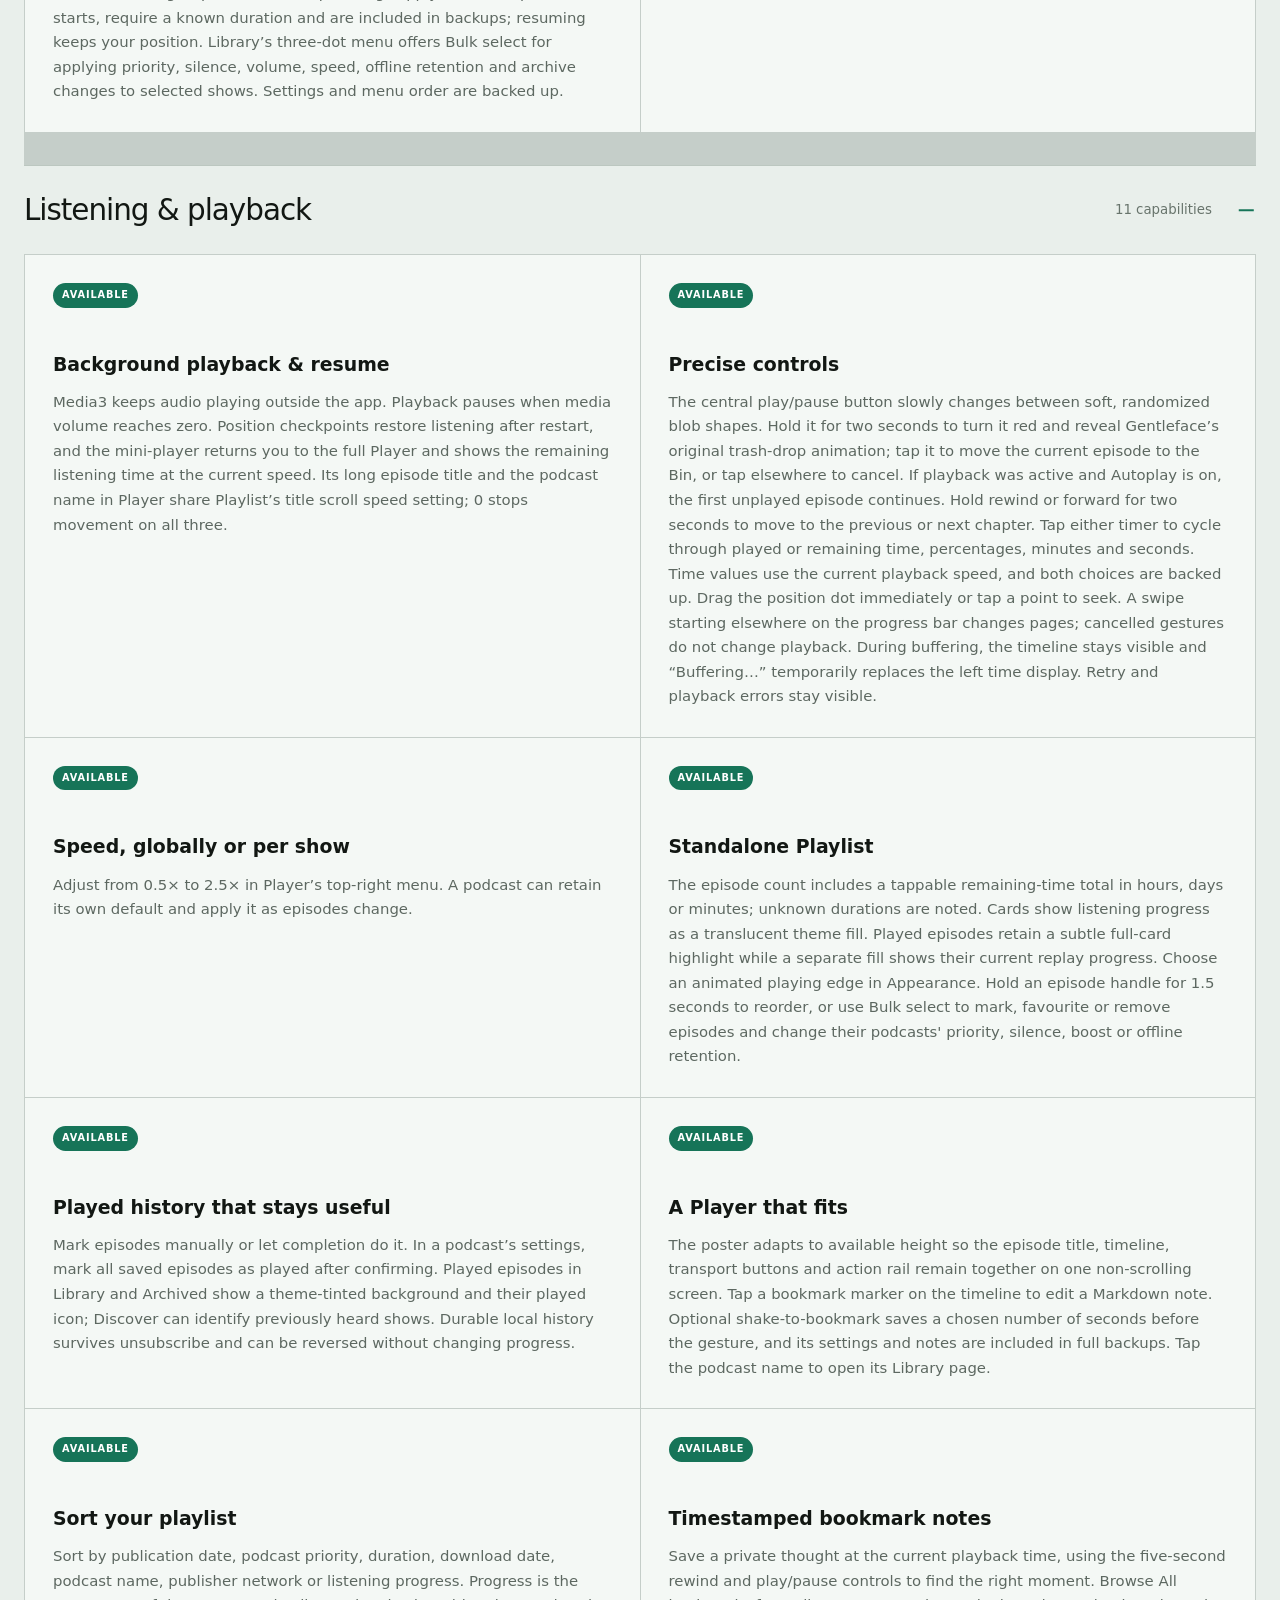
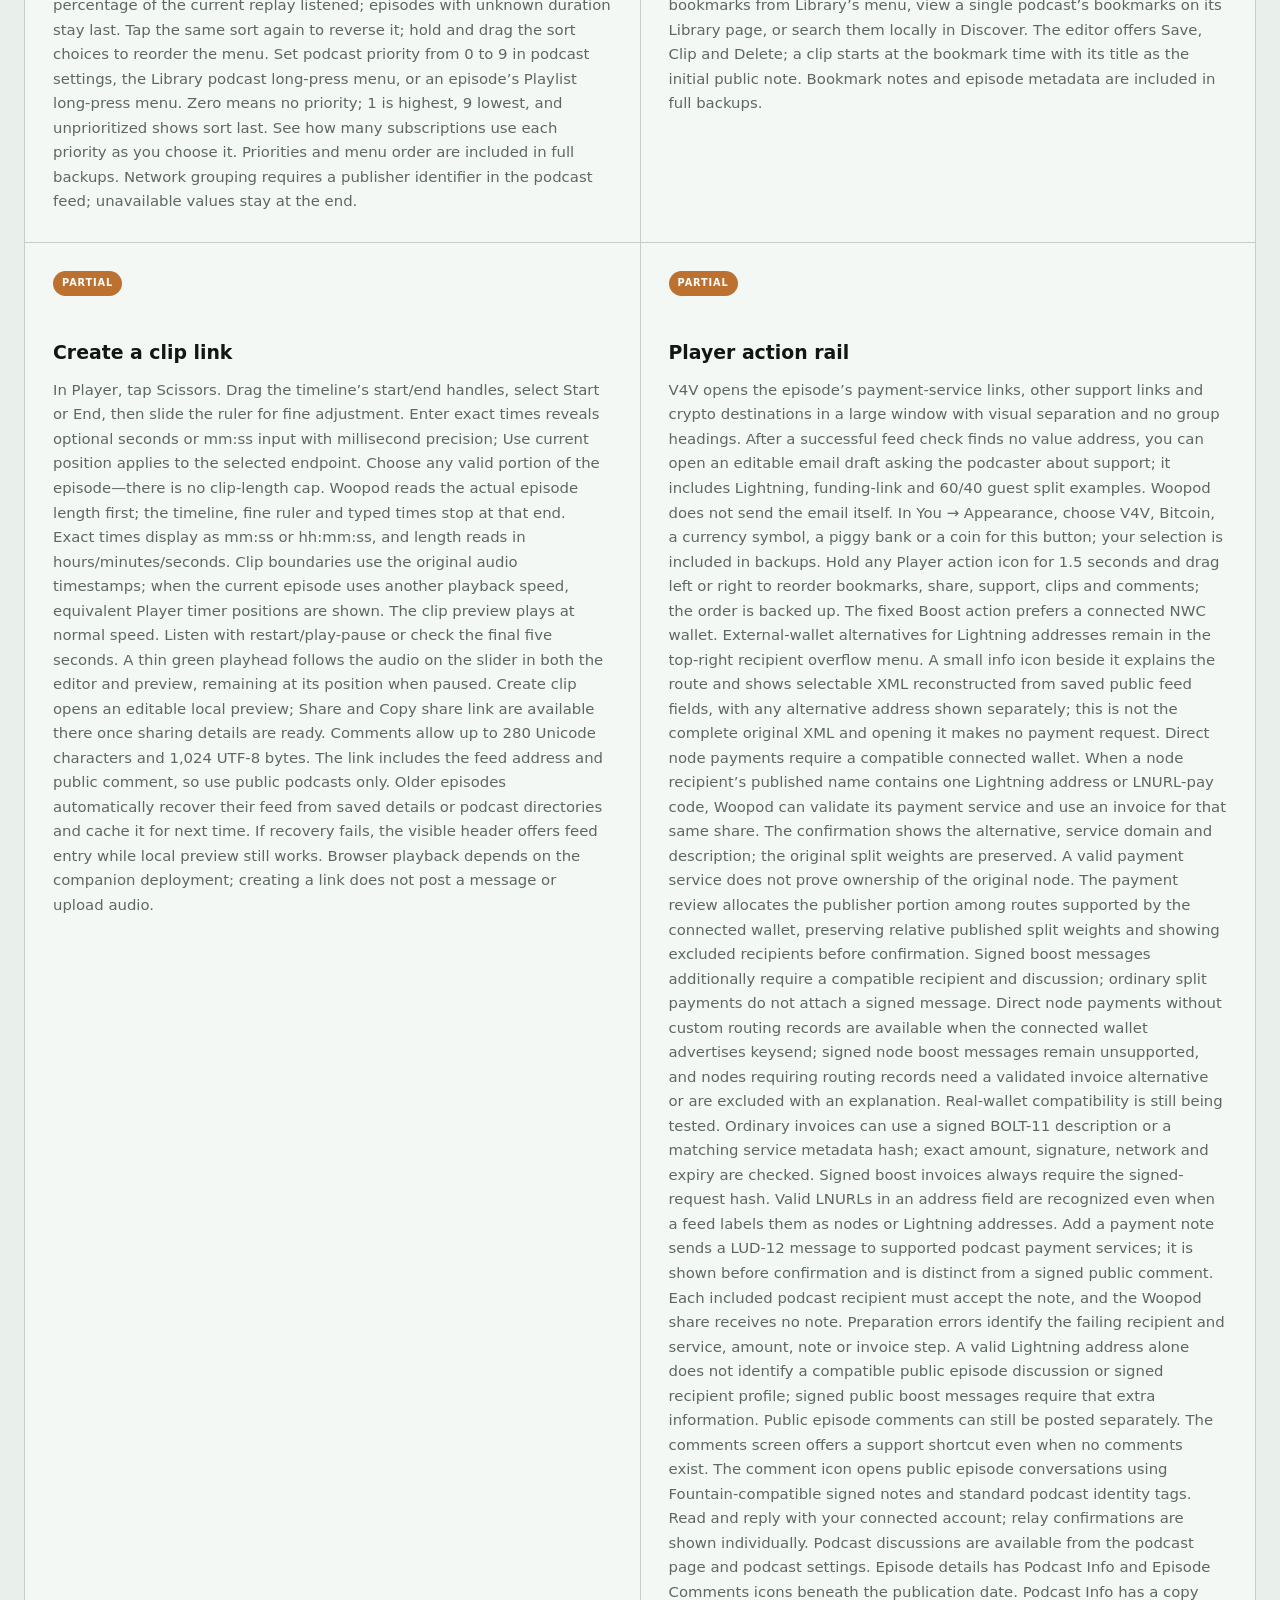
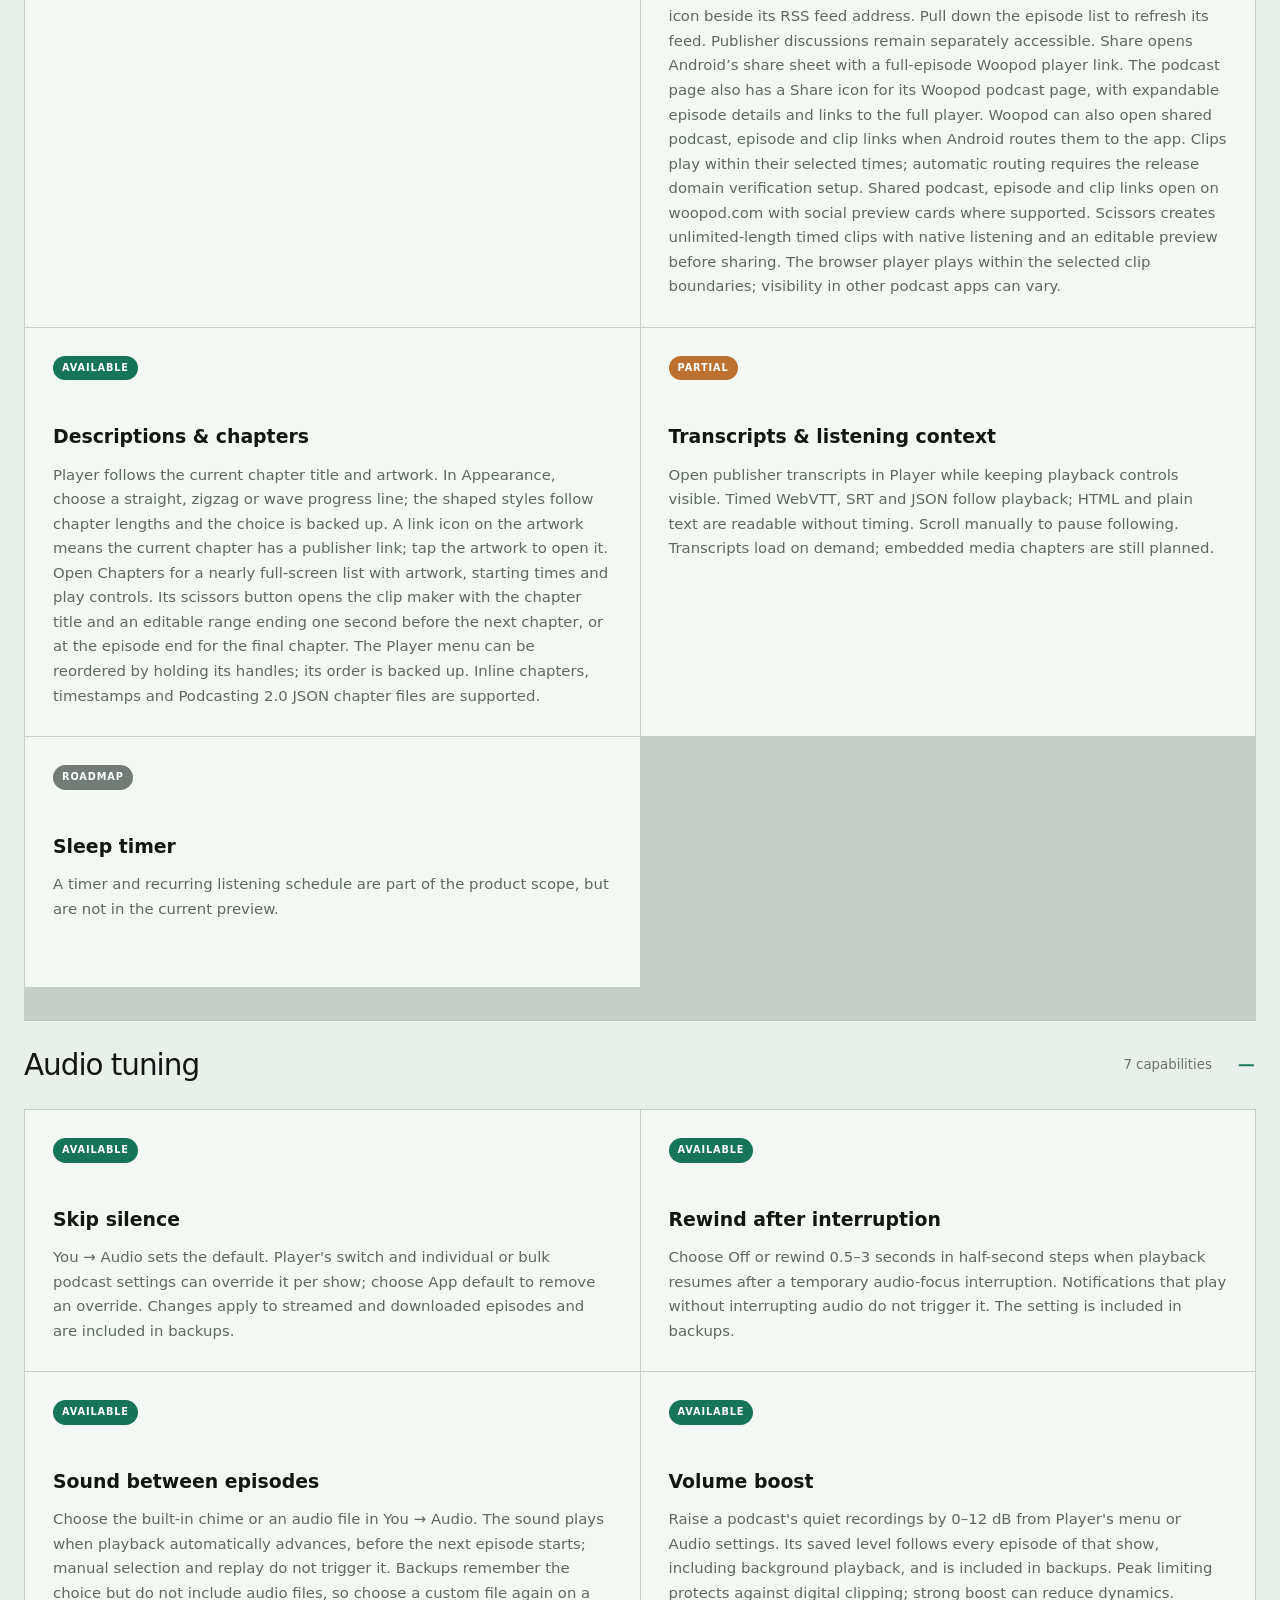
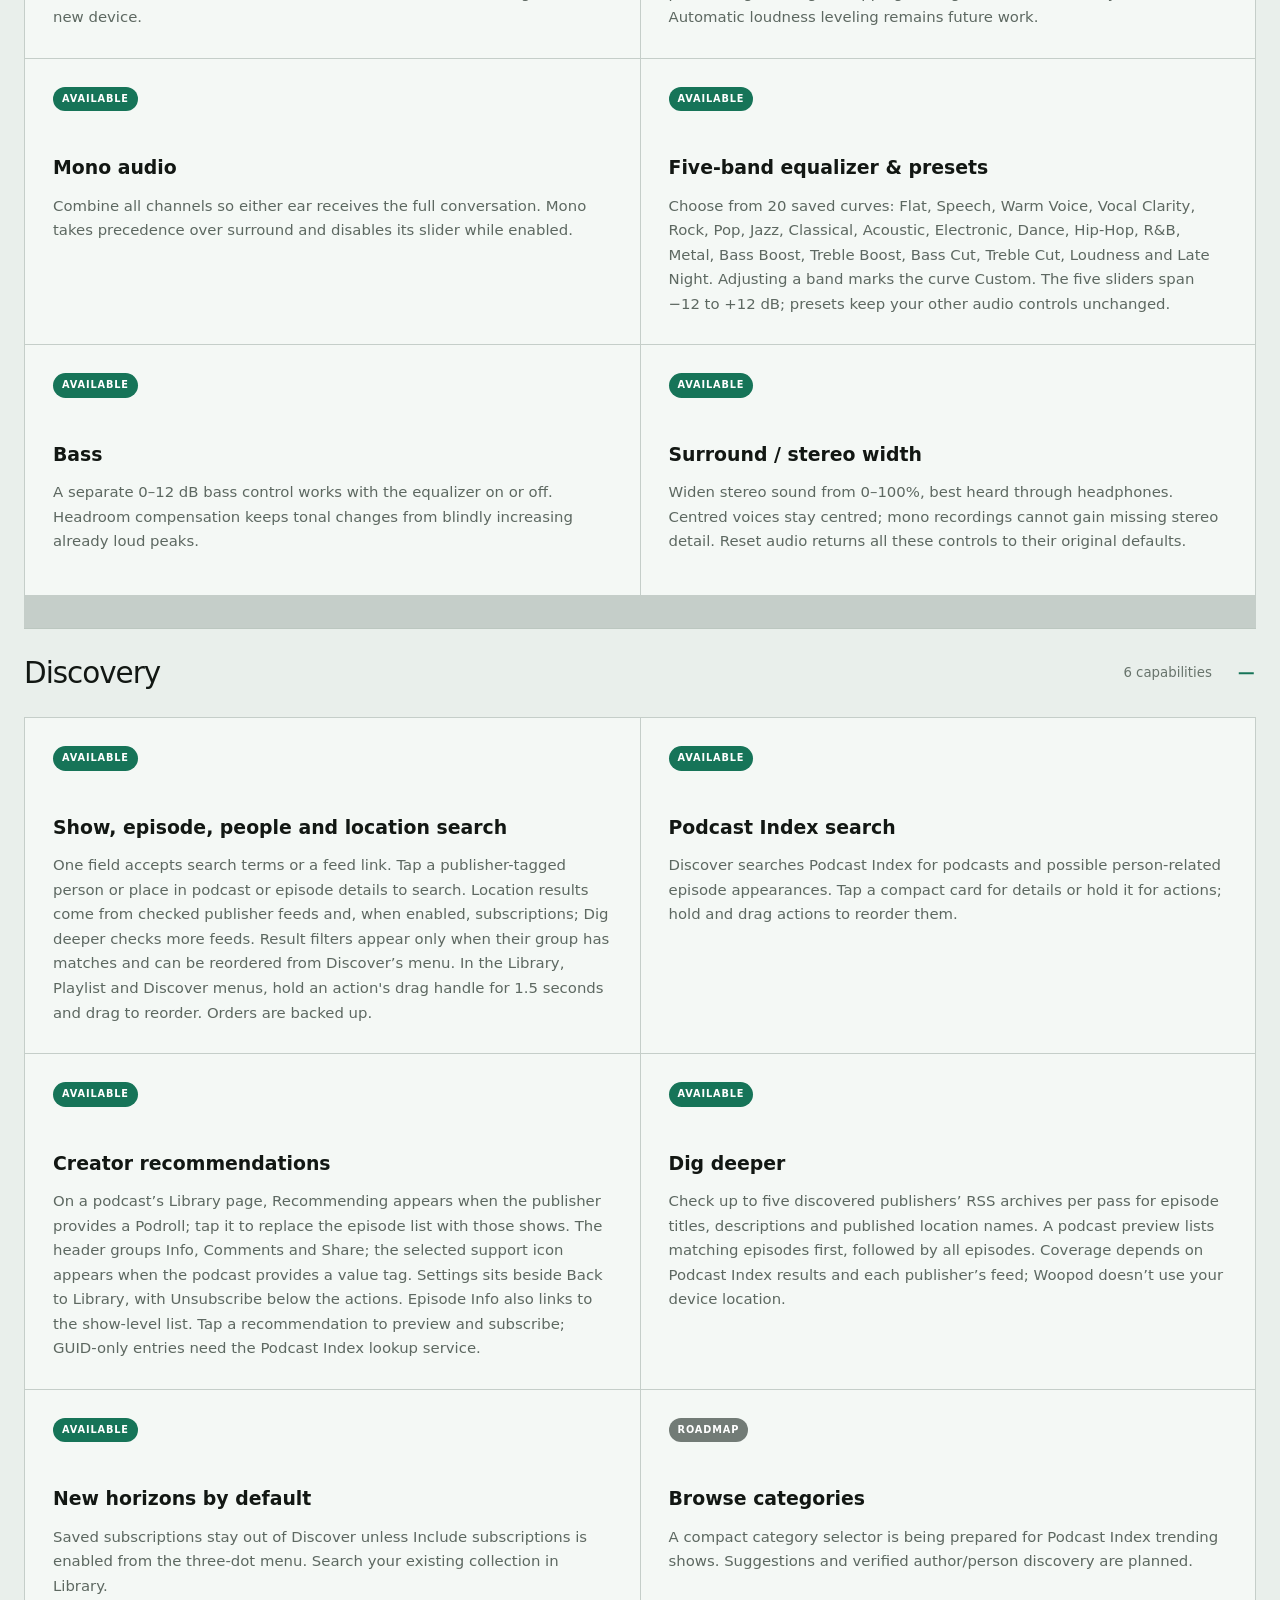
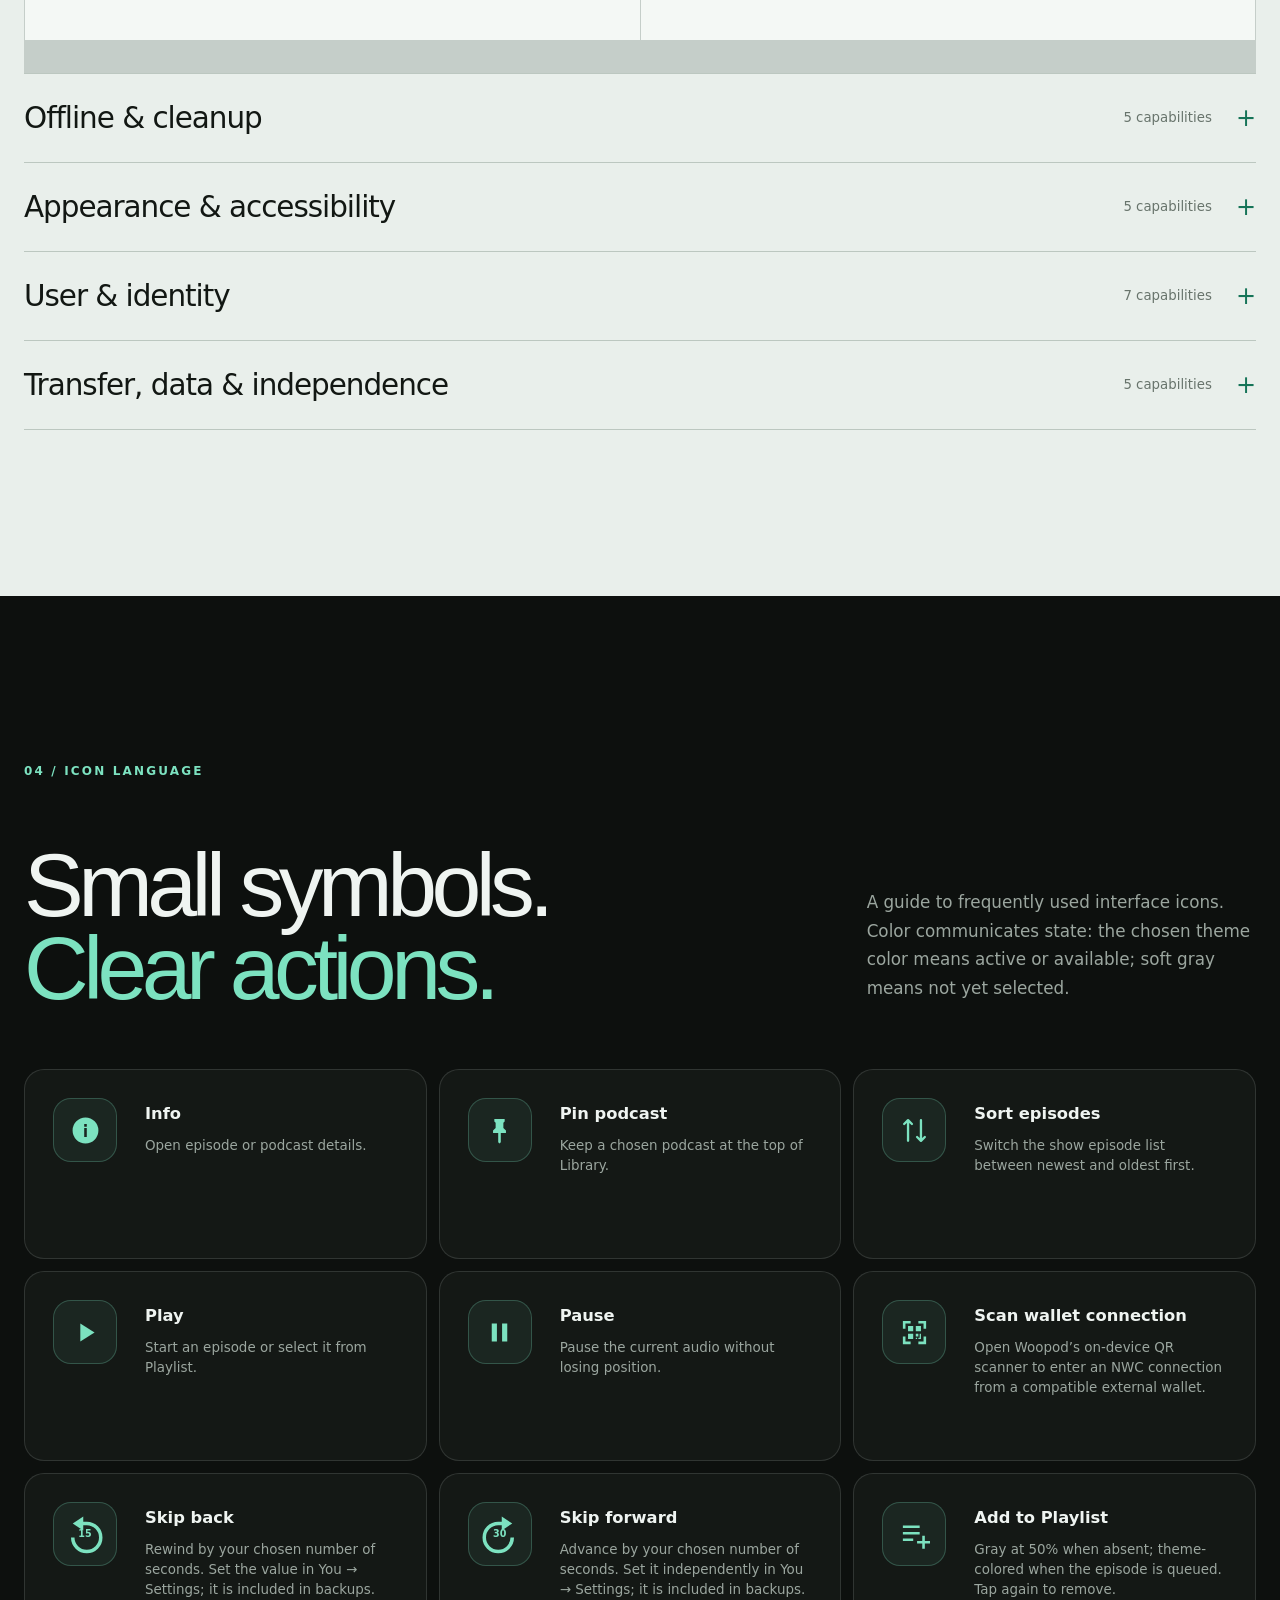
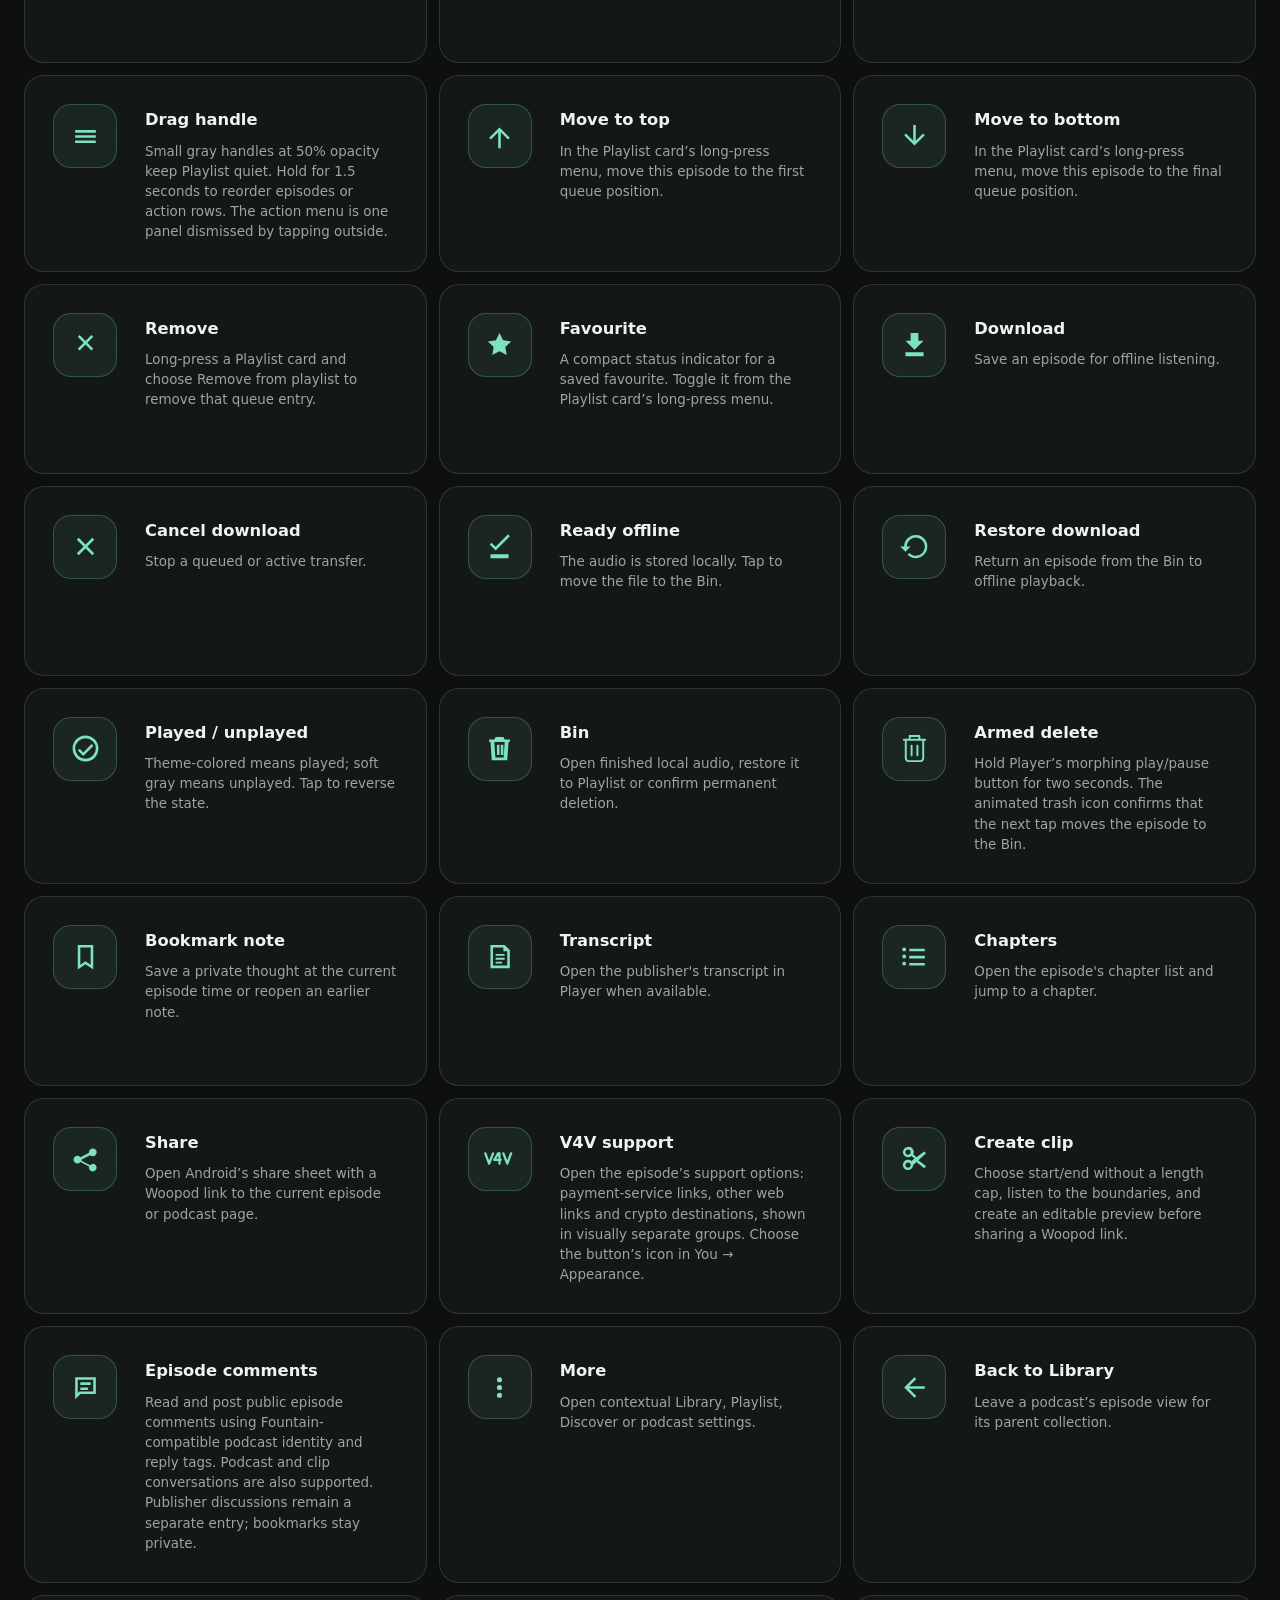
==== commit 2d0972b1: "Explain ordinary invoices, LNURL routes and payment notes" ====
--- a/index.html
+++ b/index.html
@@ -220,7 +220,7 @@
             <article class="doc-item" data-search="playlist sort priority date duration network"><div class="doc-status available">Available</div><h3>Sort your playlist</h3><p>Sort by publication date, podcast priority, duration, download date, podcast name, publisher network or listening progress. Progress is the percentage of the current replay listened; episodes with unknown duration stay last. Tap the same sort again to reverse it; hold and drag the sort choices to reorder the menu. Set podcast priority from 0 to 9 in podcast settings, the Library podcast long-press menu, or an episode’s Playlist long-press menu. Zero means no priority; 1 is highest, 9 lowest, and unprioritized shows sort last. See how many subscriptions use each priority as you choose it. Priorities and menu order are included in full backups. Network grouping requires a publisher identifier in the podcast feed; unavailable values stay at the end.</p></article>
             <article class="doc-item" data-search="bookmark timestamp note thought seek local"><div class="doc-status available">Available</div><h3>Timestamped bookmark notes</h3><p>Save a private thought at the current playback time, using the five-second rewind and play/pause controls to find the right moment. Browse All bookmarks from Library’s menu, view a single podcast’s bookmarks on its Library page, or search them locally in Discover. The editor offers Save, Clip and Delete; a clip starts at the bookmark time with its title as the initial public note. Bookmark notes and episode metadata are included in full backups.</p></article>
             <article class="doc-item" data-search="clip scissors share copy link start end time public comment identity WID"><div class="doc-status partial">Partial</div><h3>Create a clip link</h3><p>In Player, tap Scissors. Drag the timeline’s start/end handles, select Start or End, then slide the ruler for fine adjustment. Enter exact times reveals optional seconds or mm:ss input with millisecond precision; Use current position applies to the selected endpoint. Choose any valid portion of the episode—there is no clip-length cap. Woopod reads the actual episode length first; the timeline, fine ruler and typed times stop at that end. Exact times display as mm:ss or hh:mm:ss, and length reads in hours/minutes/seconds. Clip boundaries use the original audio timestamps; when the current episode uses another playback speed, equivalent Player timer positions are shown. The clip preview plays at normal speed. Listen with restart/play-pause or check the final five seconds. A thin green playhead follows the audio on the slider in both the editor and preview, remaining at its position when paused. Create clip opens an editable local preview; Share and Copy share link are available there once sharing details are ready. Comments allow up to 280 Unicode characters and 1,024 UTF-8 bytes. The link includes the feed address and public comment, so use public podcasts only. Older episodes automatically recover their feed from saved details or podcast directories and cache it for next time. If recovery fails, the visible header offers feed entry while local preview still works. Browser playback depends on the companion deployment; creating a link does not post a message or upload audio.</p></article>
-            <article class="doc-item" data-search="share bitcoin podcasting 2 value recipient clip scissors encrypted episode chat relay"><div class="doc-status partial">Partial</div><h3>Player action rail</h3><p>V4V opens the episode’s payment-service links, other support links and crypto destinations in a large window with visual separation and no group headings. After a successful feed check finds no value address, you can open an editable email draft asking the podcaster about support; it includes Lightning, funding-link and 60/40 guest split examples. Woopod does not send the email itself. In You → Appearance, choose V4V, Bitcoin, a currency symbol, a piggy bank or a coin for this button; your selection is included in backups. Hold any Player action icon for 1.5 seconds and drag left or right to reorder bookmarks, share, support, clips and comments; the order is backed up. The fixed Boost action prefers a connected NWC wallet. External-wallet alternatives for Lightning addresses remain in the top-right recipient overflow menu. A small info icon beside it explains the route and shows selectable XML reconstructed from saved public feed fields, with any alternative address shown separately; this is not the complete original XML and opening it makes no payment request. Direct node payments require a compatible connected wallet. When a node recipient’s published name contains one Lightning address or LNURL-pay code, Woopod can validate its payment service and use an invoice for that same share. The confirmation shows the alternative, service domain and description; the original split weights are preserved. A valid payment service does not prove ownership of the original node. The payment review allocates the publisher portion among routes supported by the connected wallet, preserving relative published split weights and showing excluded recipients before confirmation. Signed boost messages additionally require a compatible recipient and discussion; ordinary split payments do not attach a signed message. Direct node payments without custom routing records are available when the connected wallet advertises keysend; signed node boost messages remain unsupported, and nodes requiring routing records need a validated invoice alternative or are excluded with an explanation. Real-wallet compatibility is still being tested. The comments screen offers a support shortcut even when no comments exist. The comment icon opens public episode conversations using Fountain-compatible signed notes and standard podcast identity tags. Read and reply with your connected account; relay confirmations are shown individually. Podcast discussions are available from the podcast page and podcast settings. Episode details has Podcast Info and Episode Comments icons beneath the publication date. Podcast Info has a copy icon beside its RSS feed address. Pull down the episode list to refresh its feed. Publisher discussions remain separately accessible. Share opens Android’s share sheet with a full-episode Woopod player link. The podcast page also has a Share icon for its Woopod podcast page, with expandable episode details and links to the full player. Woopod can also open shared podcast, episode and clip links when Android routes them to the app. Clips play within their selected times; automatic routing requires the release domain verification setup. Shared podcast, episode and clip links open on woopod.com with social preview cards where supported. Scissors creates unlimited-length timed clips with native listening and an editable preview before sharing. The browser player plays within the selected clip boundaries; visibility in other podcast apps can vary.</p></article>
+            <article class="doc-item" data-search="share bitcoin podcasting 2 value recipient clip scissors encrypted episode chat relay"><div class="doc-status partial">Partial</div><h3>Player action rail</h3><p>V4V opens the episode’s payment-service links, other support links and crypto destinations in a large window with visual separation and no group headings. After a successful feed check finds no value address, you can open an editable email draft asking the podcaster about support; it includes Lightning, funding-link and 60/40 guest split examples. Woopod does not send the email itself. In You → Appearance, choose V4V, Bitcoin, a currency symbol, a piggy bank or a coin for this button; your selection is included in backups. Hold any Player action icon for 1.5 seconds and drag left or right to reorder bookmarks, share, support, clips and comments; the order is backed up. The fixed Boost action prefers a connected NWC wallet. External-wallet alternatives for Lightning addresses remain in the top-right recipient overflow menu. A small info icon beside it explains the route and shows selectable XML reconstructed from saved public feed fields, with any alternative address shown separately; this is not the complete original XML and opening it makes no payment request. Direct node payments require a compatible connected wallet. When a node recipient’s published name contains one Lightning address or LNURL-pay code, Woopod can validate its payment service and use an invoice for that same share. The confirmation shows the alternative, service domain and description; the original split weights are preserved. A valid payment service does not prove ownership of the original node. The payment review allocates the publisher portion among routes supported by the connected wallet, preserving relative published split weights and showing excluded recipients before confirmation. Signed boost messages additionally require a compatible recipient and discussion; ordinary split payments do not attach a signed message. Direct node payments without custom routing records are available when the connected wallet advertises keysend; signed node boost messages remain unsupported, and nodes requiring routing records need a validated invoice alternative or are excluded with an explanation. Real-wallet compatibility is still being tested. Ordinary invoices can use a signed BOLT-11 description or a matching service metadata hash; exact amount, signature, network and expiry are checked. Signed boost invoices always require the signed-request hash. Valid LNURLs in an address field are recognized even when a feed labels them as nodes or Lightning addresses. Add a payment note sends a LUD-12 message to supported podcast payment services; it is shown before confirmation and is distinct from a signed public comment. Each included podcast recipient must accept the note, and the Woopod share receives no note. Preparation errors identify the failing recipient and service, amount, note or invoice step. A valid Lightning address alone does not identify a compatible public episode discussion or signed recipient profile; signed public boost messages require that extra information. Public episode comments can still be posted separately. The comments screen offers a support shortcut even when no comments exist. The comment icon opens public episode conversations using Fountain-compatible signed notes and standard podcast identity tags. Read and reply with your connected account; relay confirmations are shown individually. Podcast discussions are available from the podcast page and podcast settings. Episode details has Podcast Info and Episode Comments icons beneath the publication date. Podcast Info has a copy icon beside its RSS feed address. Pull down the episode list to refresh its feed. Publisher discussions remain separately accessible. Share opens Android’s share sheet with a full-episode Woopod player link. The podcast page also has a Share icon for its Woopod podcast page, with expandable episode details and links to the full player. Woopod can also open shared podcast, episode and clip links when Android routes them to the app. Clips play within their selected times; automatic routing requires the release domain verification setup. Shared podcast, episode and clip links open on woopod.com with social preview cards where supported. Scissors creates unlimited-length timed clips with native listening and an editable preview before sharing. The browser player plays within the selected clip boundaries; visibility in other podcast apps can vary.</p></article>
             <article class="doc-item" data-search="episode description notes chapters timestamp show notes info"><div class="doc-status available">Available</div><h3>Descriptions &amp; chapters</h3><p>Player follows the current chapter title and artwork. In Appearance, choose a straight, zigzag or wave progress line; the shaped styles follow chapter lengths and the choice is backed up. A link icon on the artwork means the current chapter has a publisher link; tap the artwork to open it. Open Chapters for a nearly full-screen list with artwork, starting times and play controls. Its scissors button opens the clip maker with the chapter title and an editable range ending one second before the next chapter, or at the episode end for the final chapter. The Player menu can be reordered by holding its handles; its order is backed up. Inline chapters, timestamps and Podcasting 2.0 JSON chapter files are supported.</p></article>
             <article class="doc-item" data-search="external chapters transcript bookmarks notes"><div class="doc-status partial">Partial</div><h3>Transcripts &amp; listening context</h3><p>Open publisher transcripts in Player while keeping playback controls visible. Timed WebVTT, SRT and JSON follow playback; HTML and plain text are readable without timing. Scroll manually to pause following. Transcripts load on demand; embedded media chapters are still planned.</p></article>
             <article class="doc-item" data-search="sleep timer schedule"><div class="doc-status planned">Roadmap</div><h3>Sleep timer</h3><p>A timer and recurring listening schedule are part of the product scope, but are not in the current preview.</p></article>
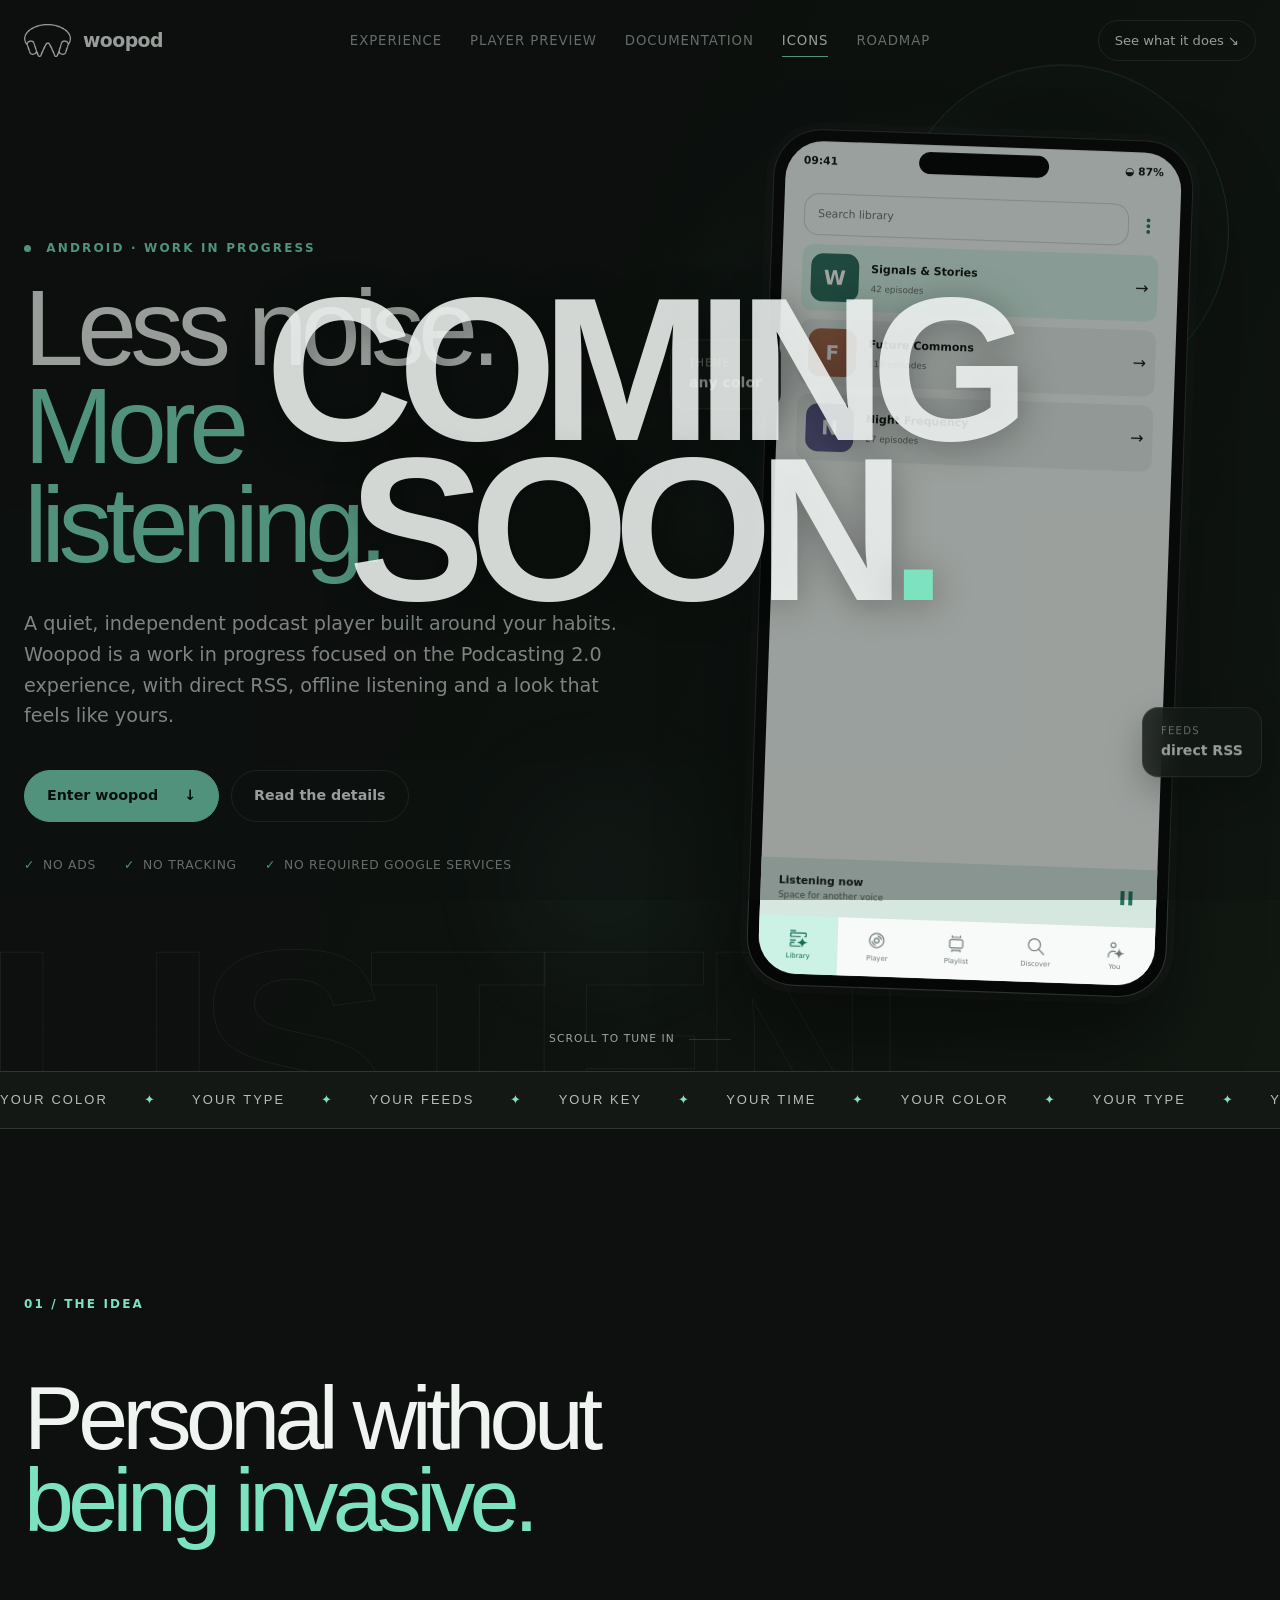
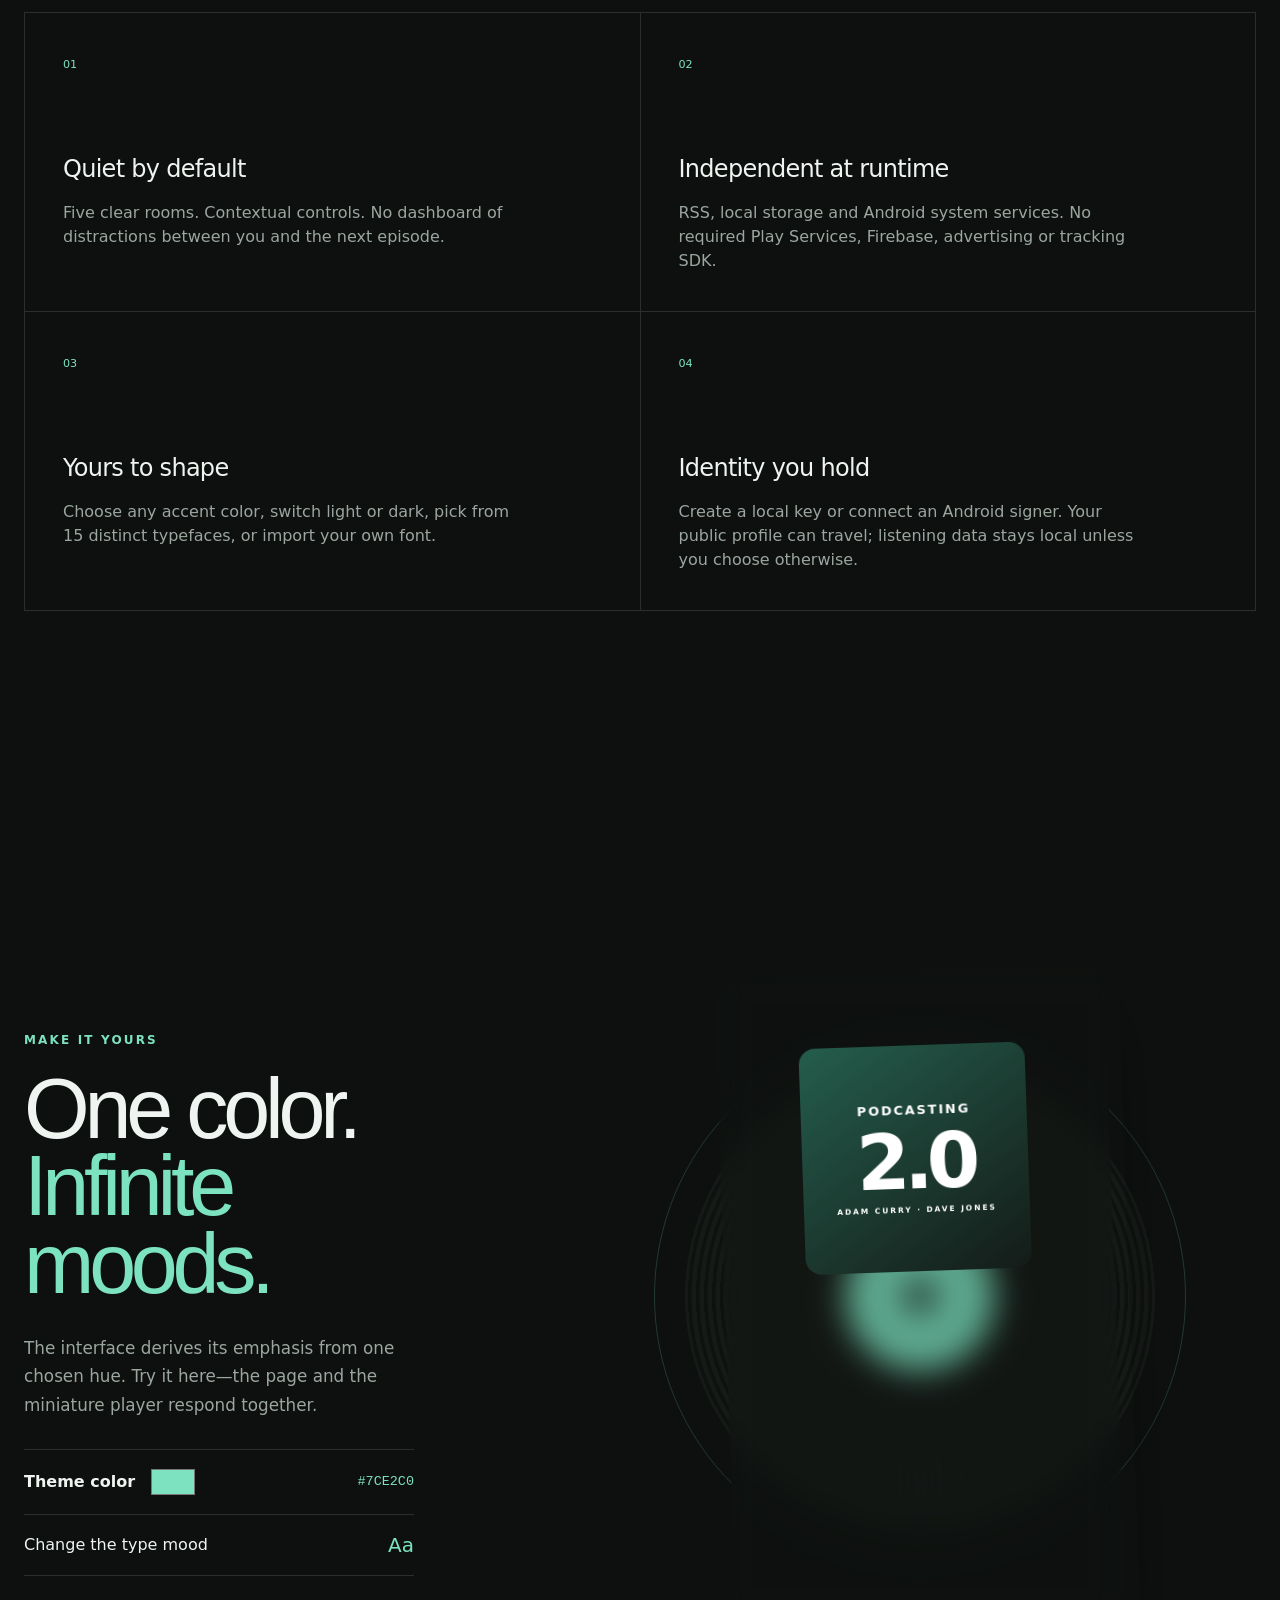
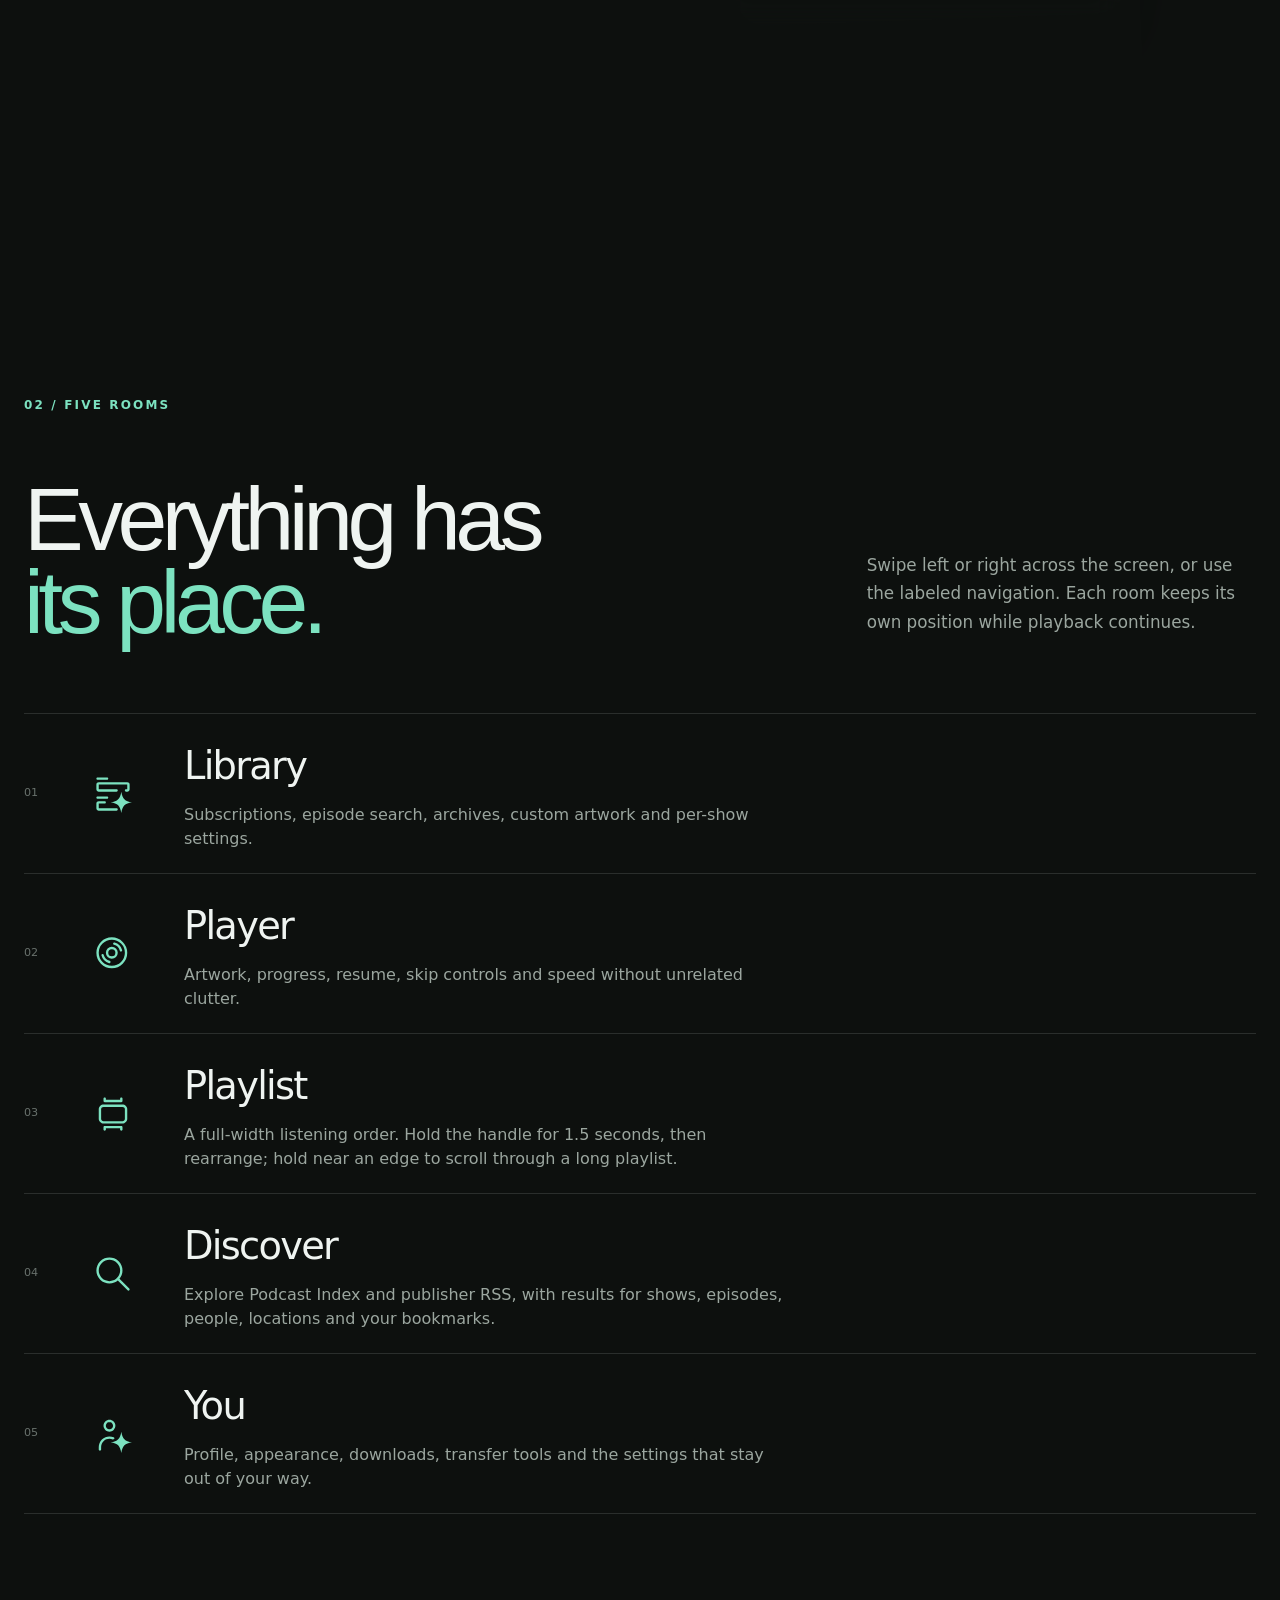
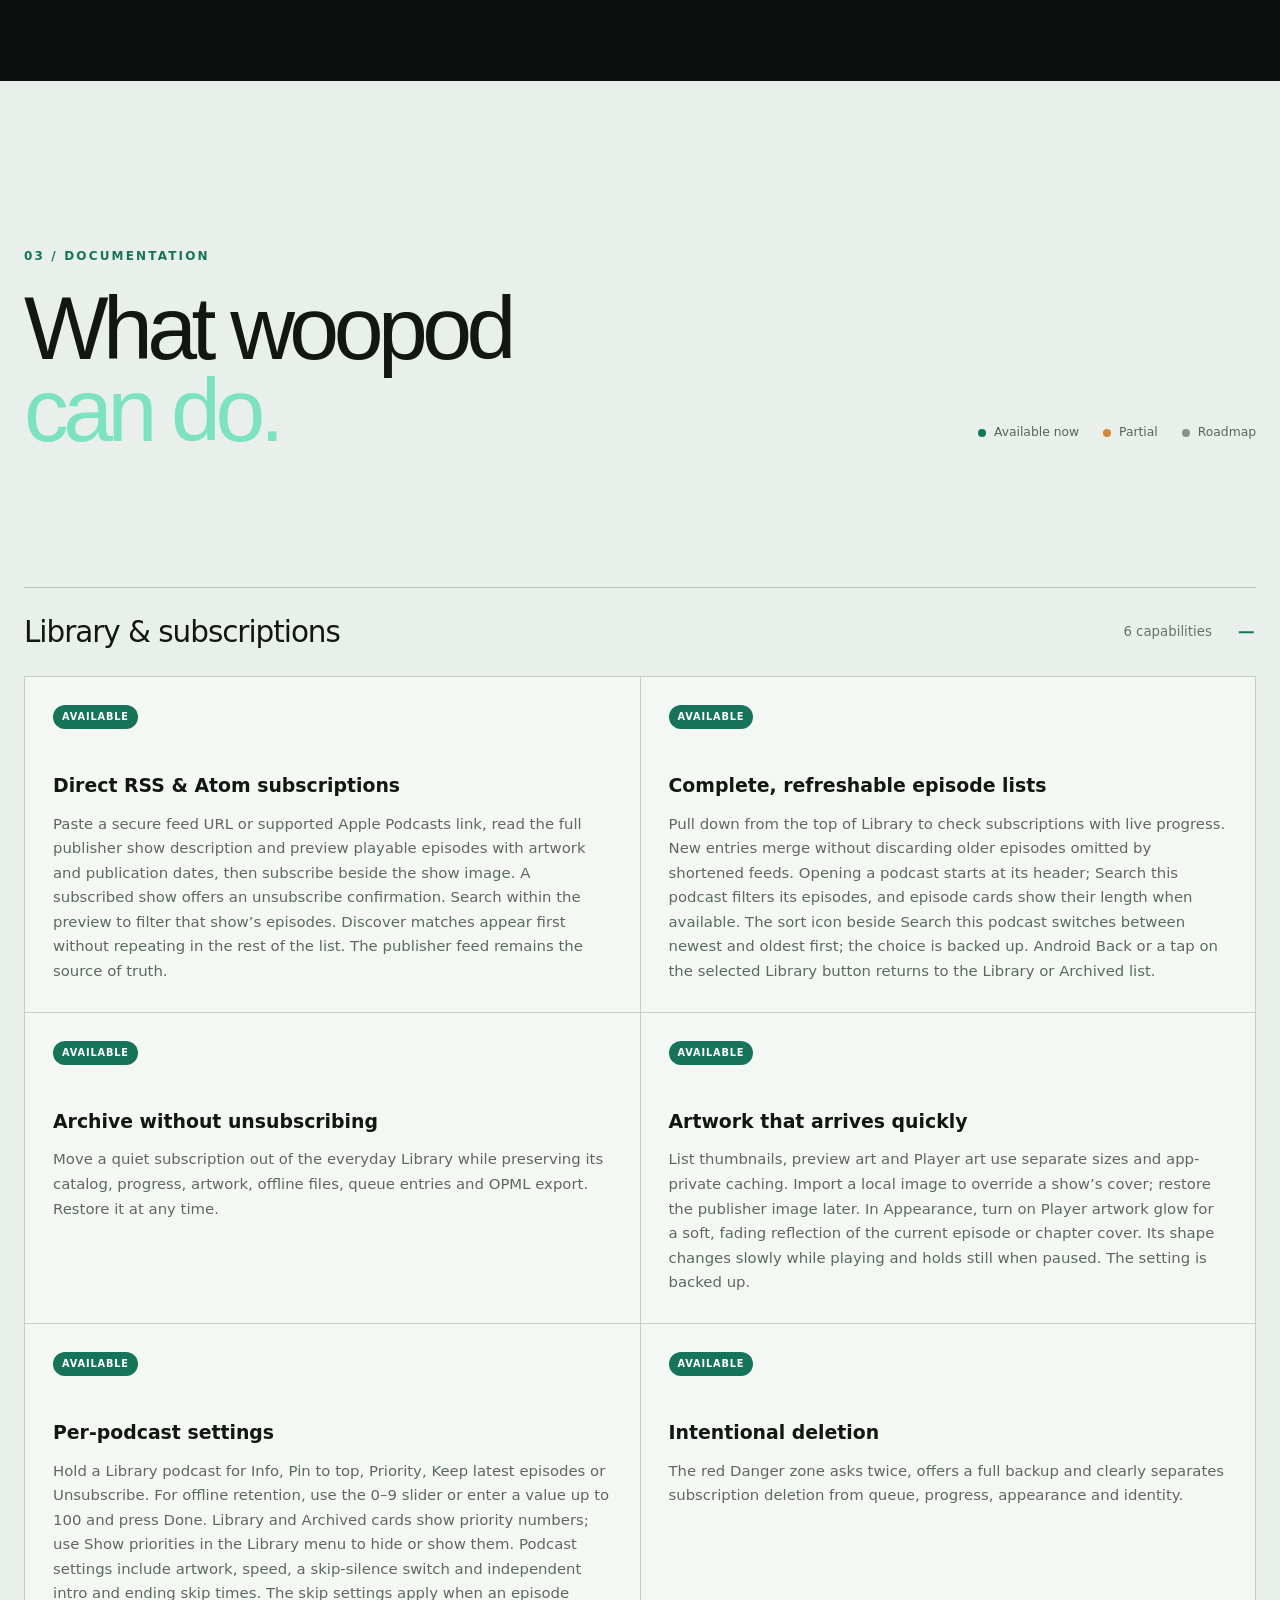
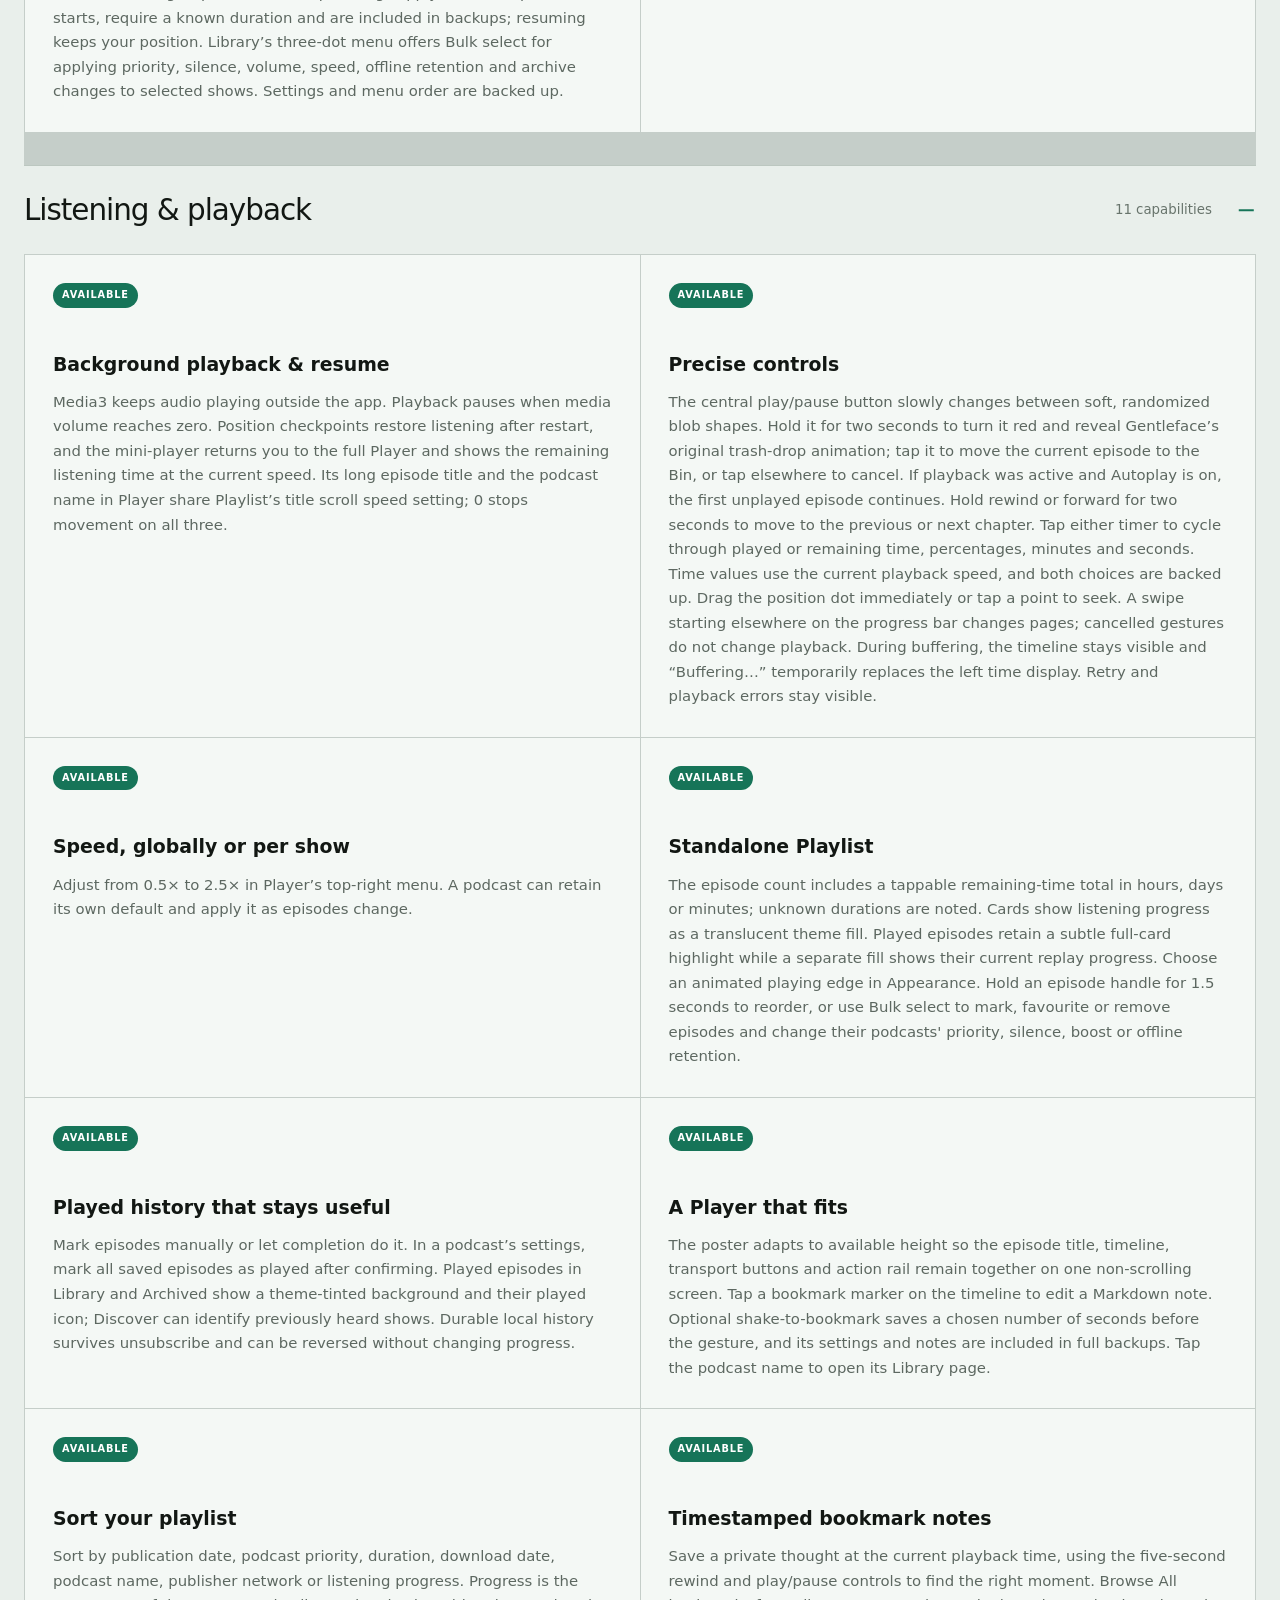
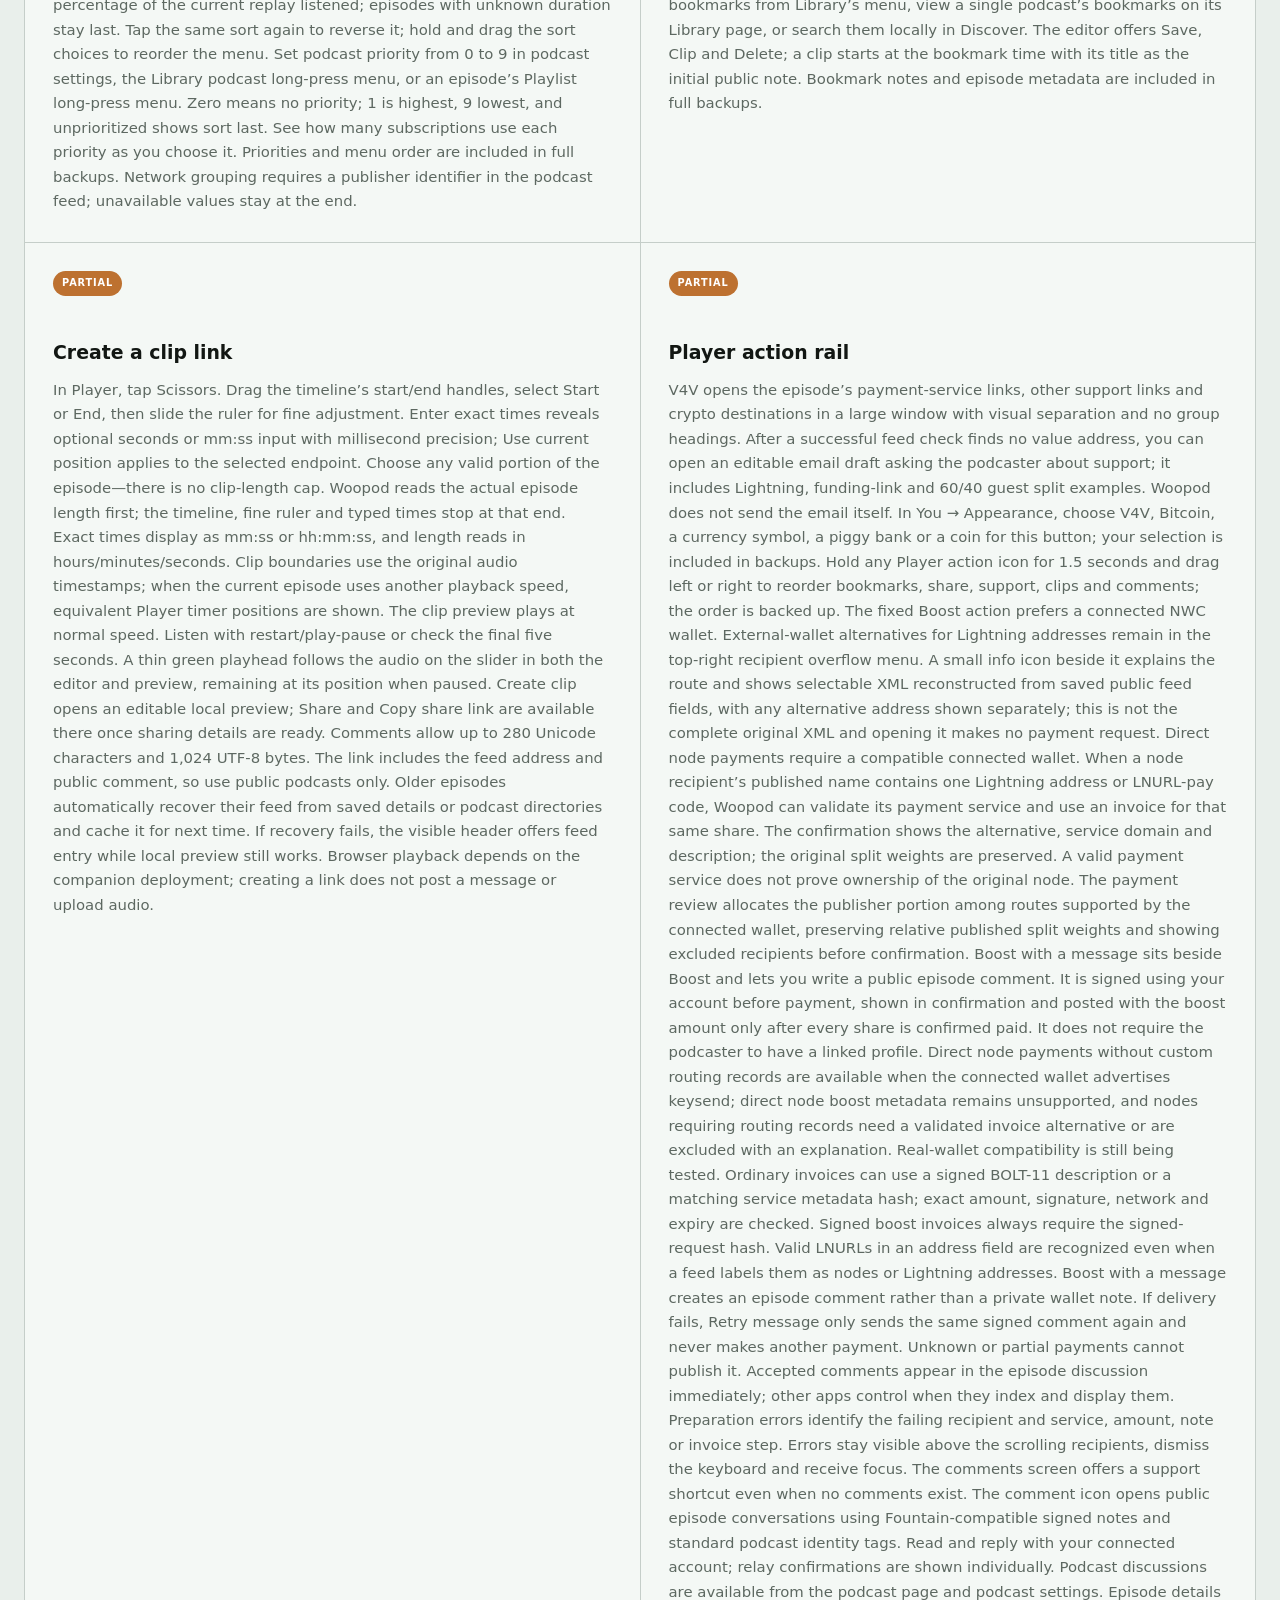
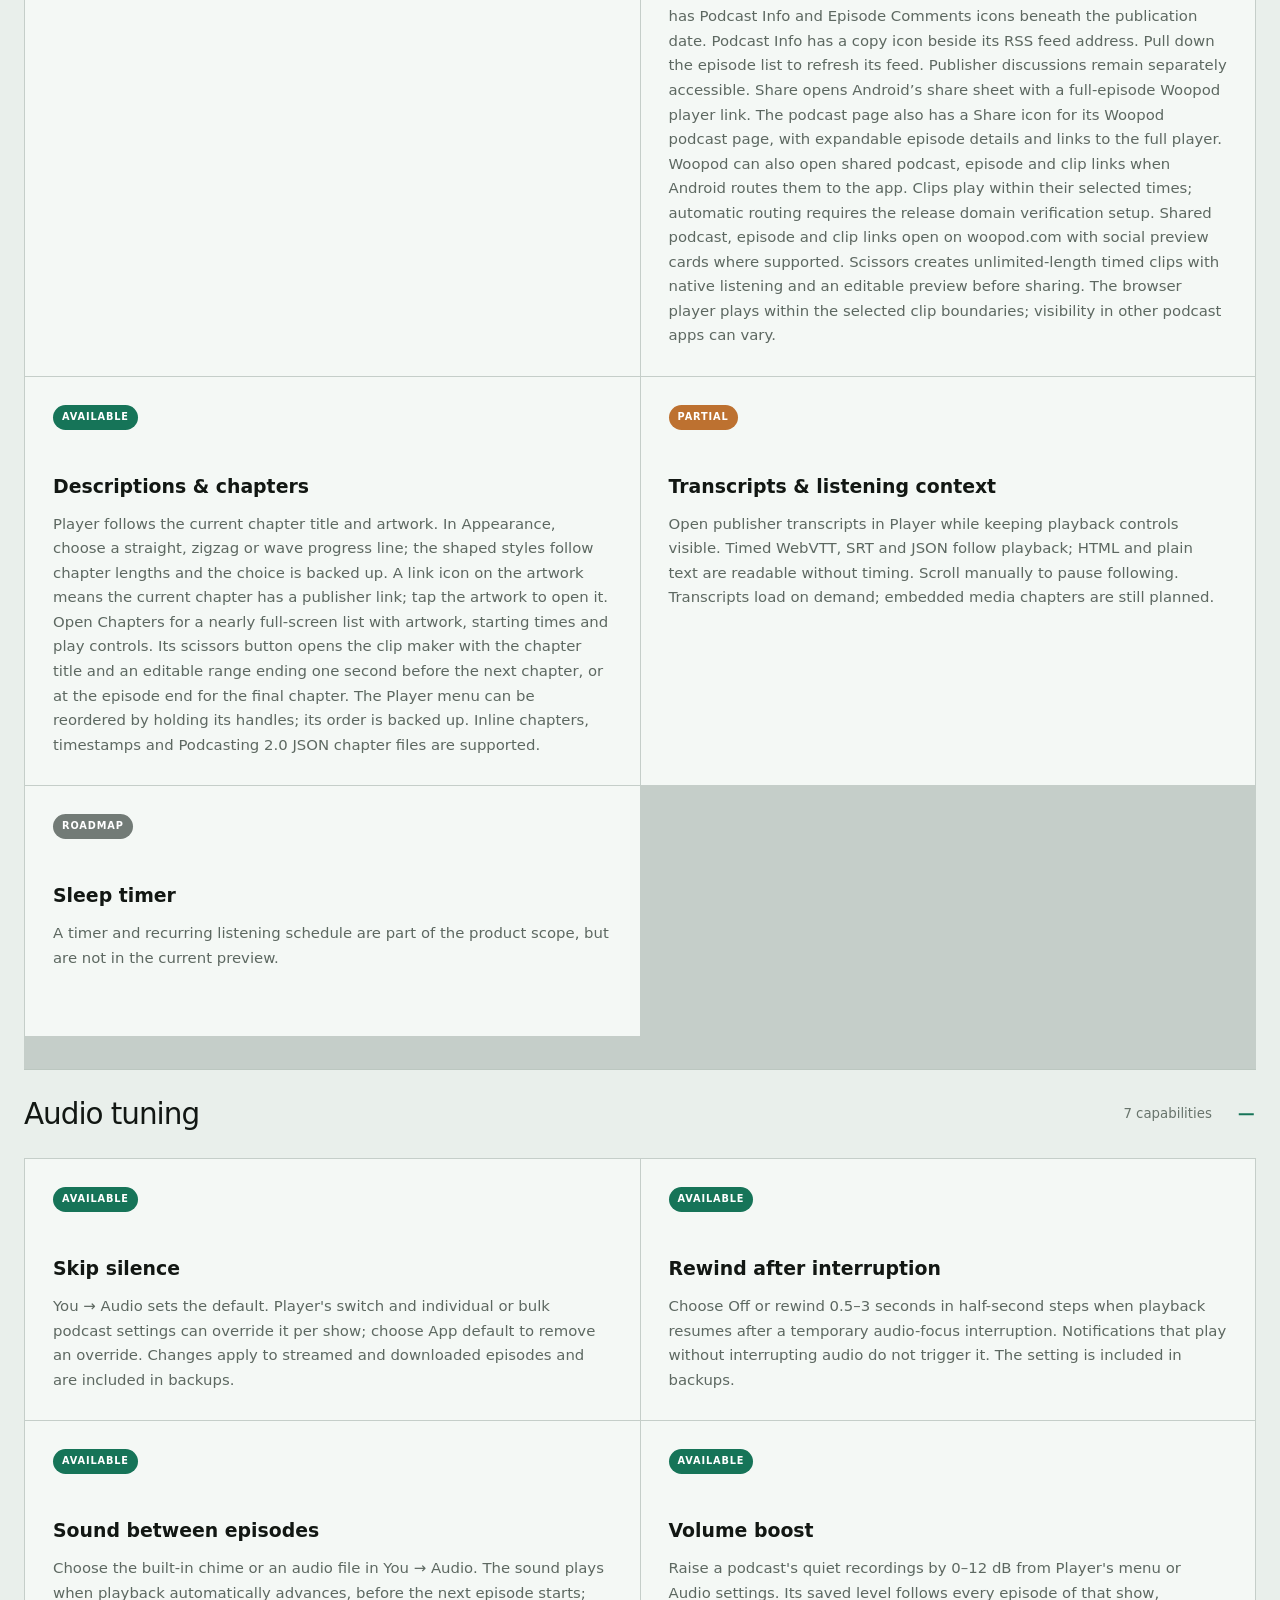
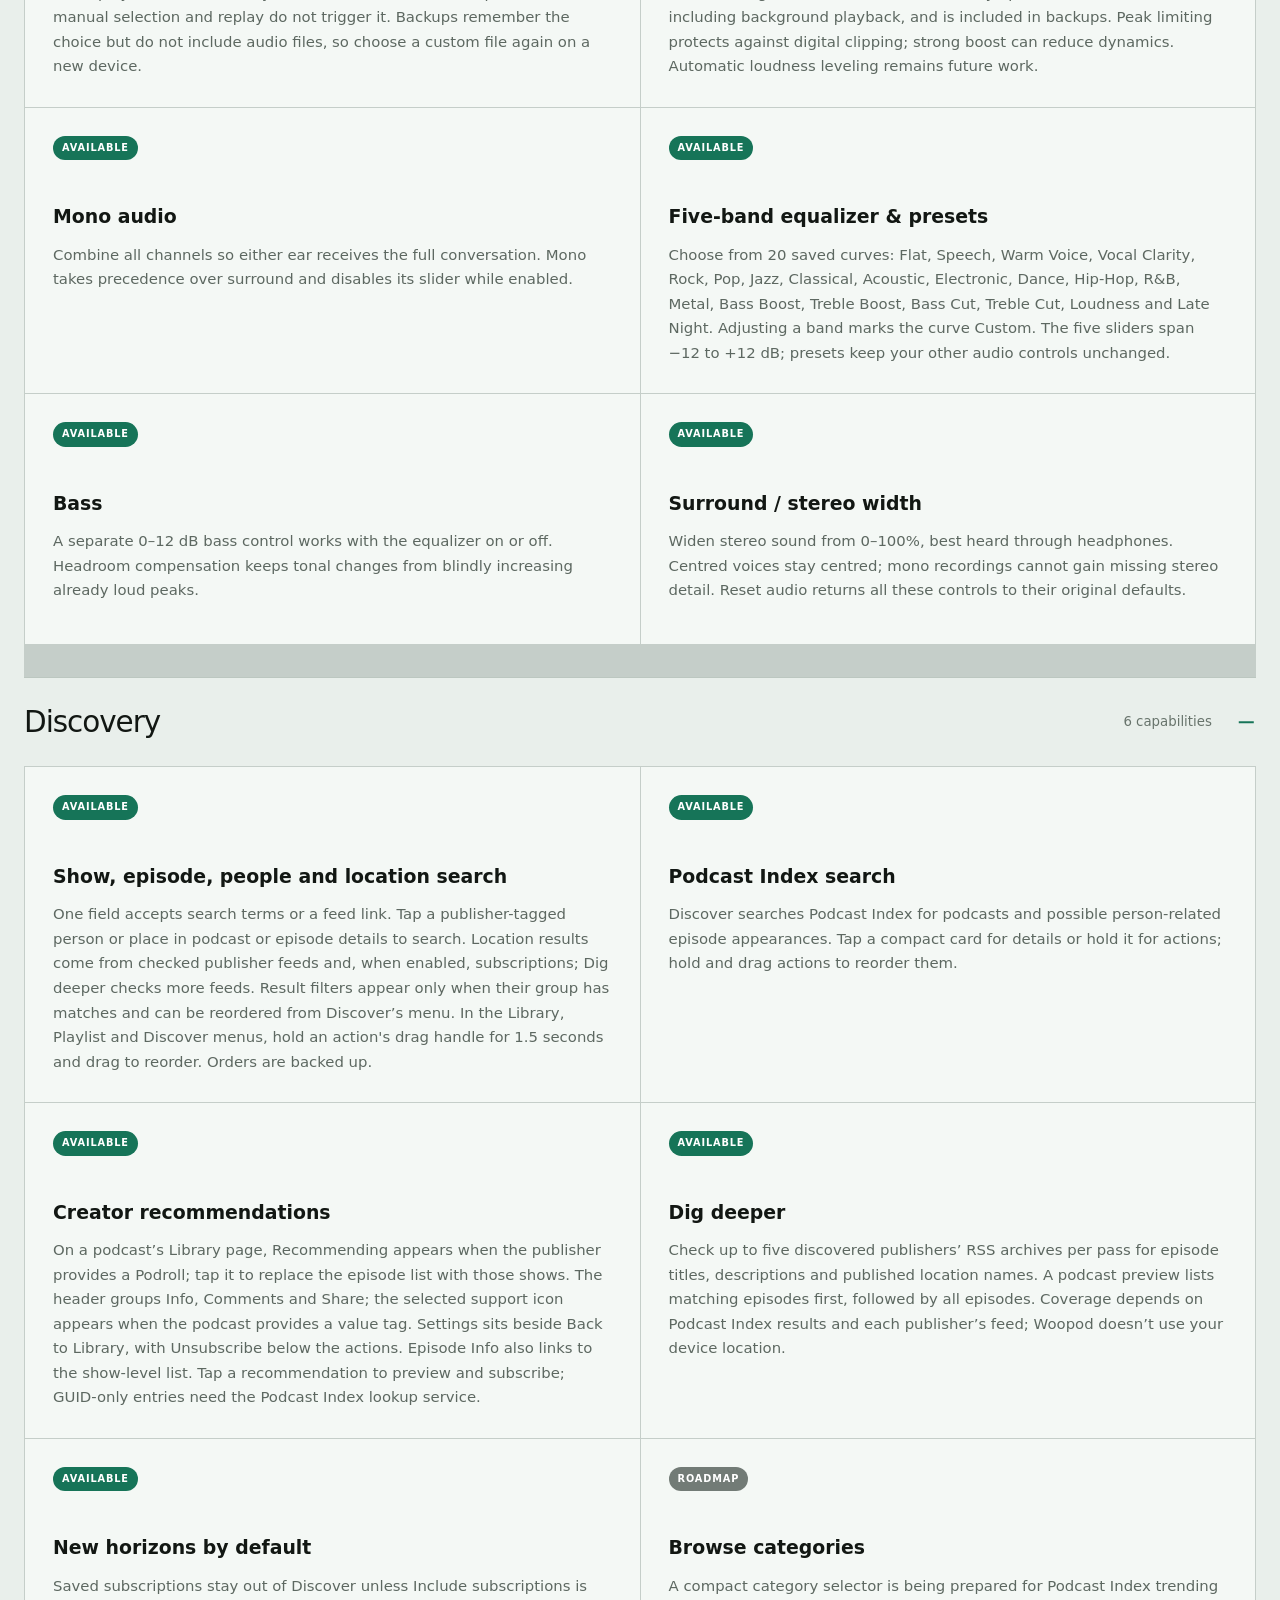
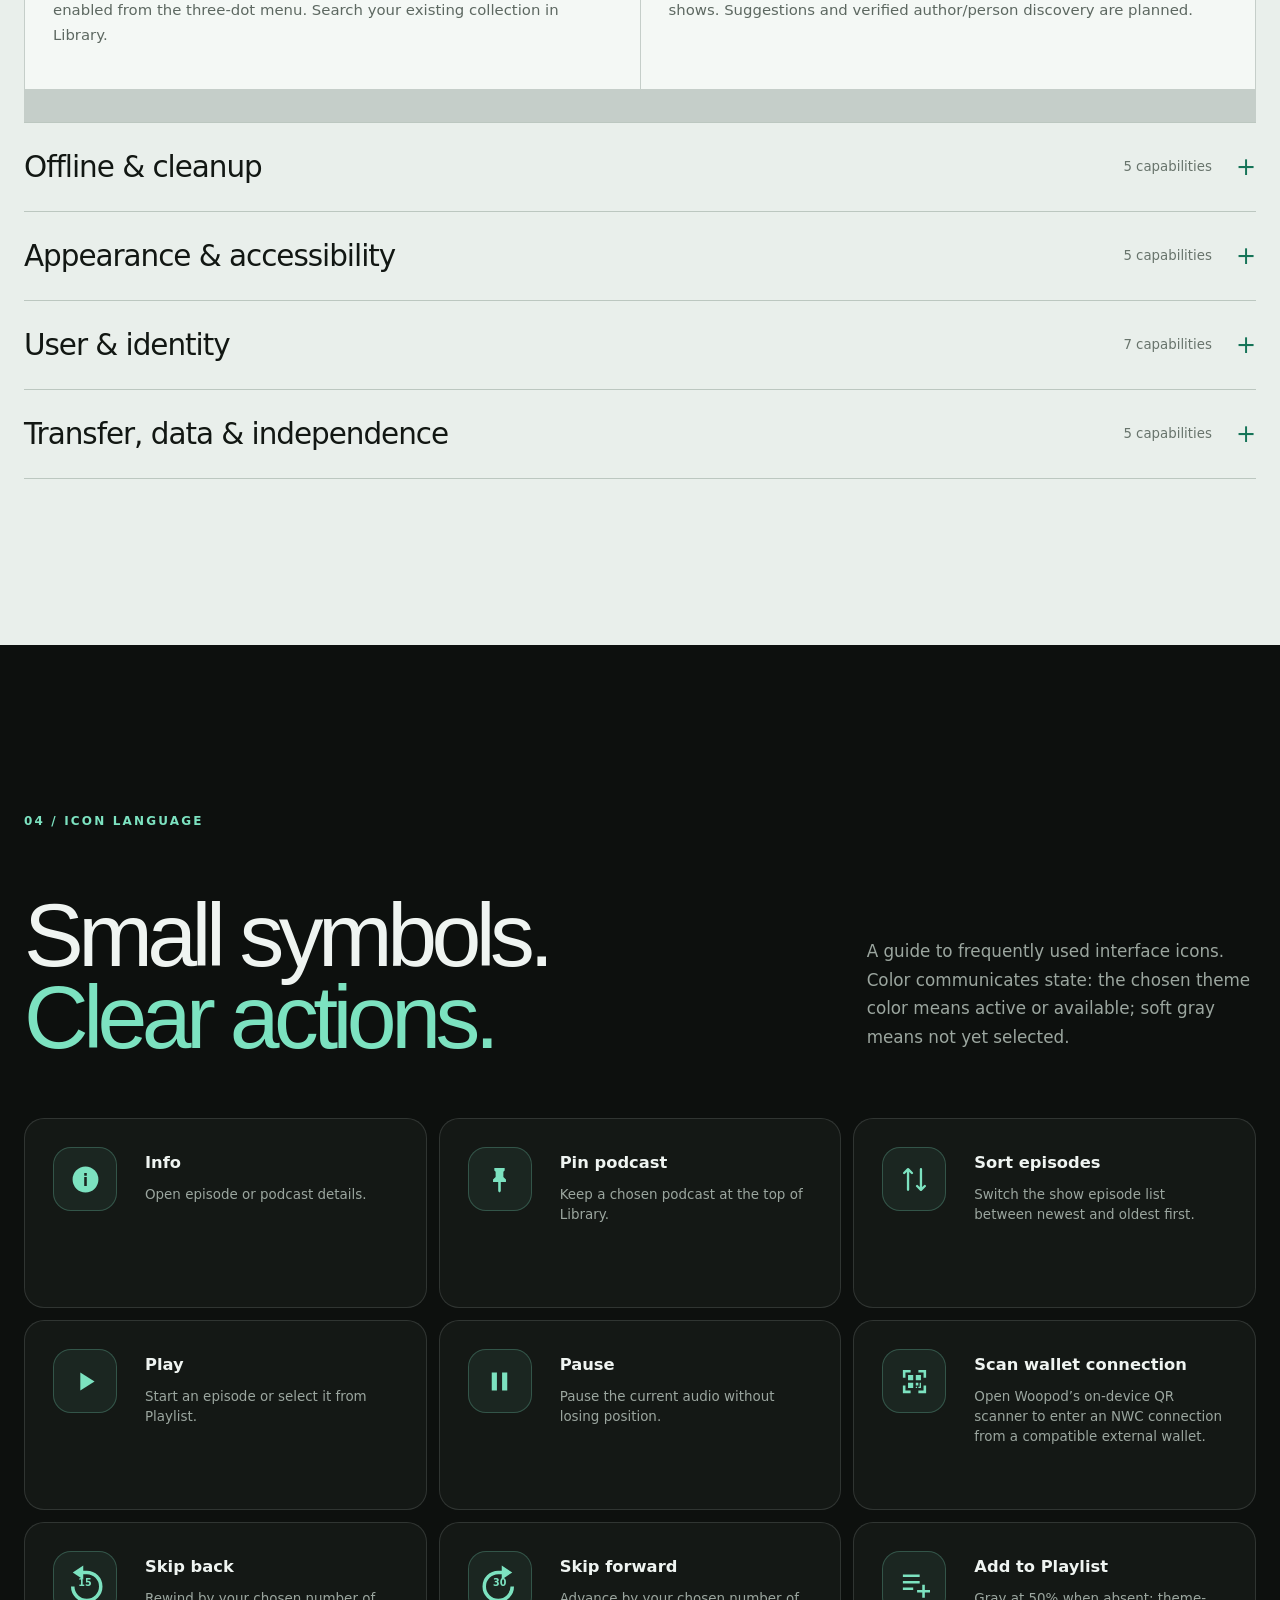
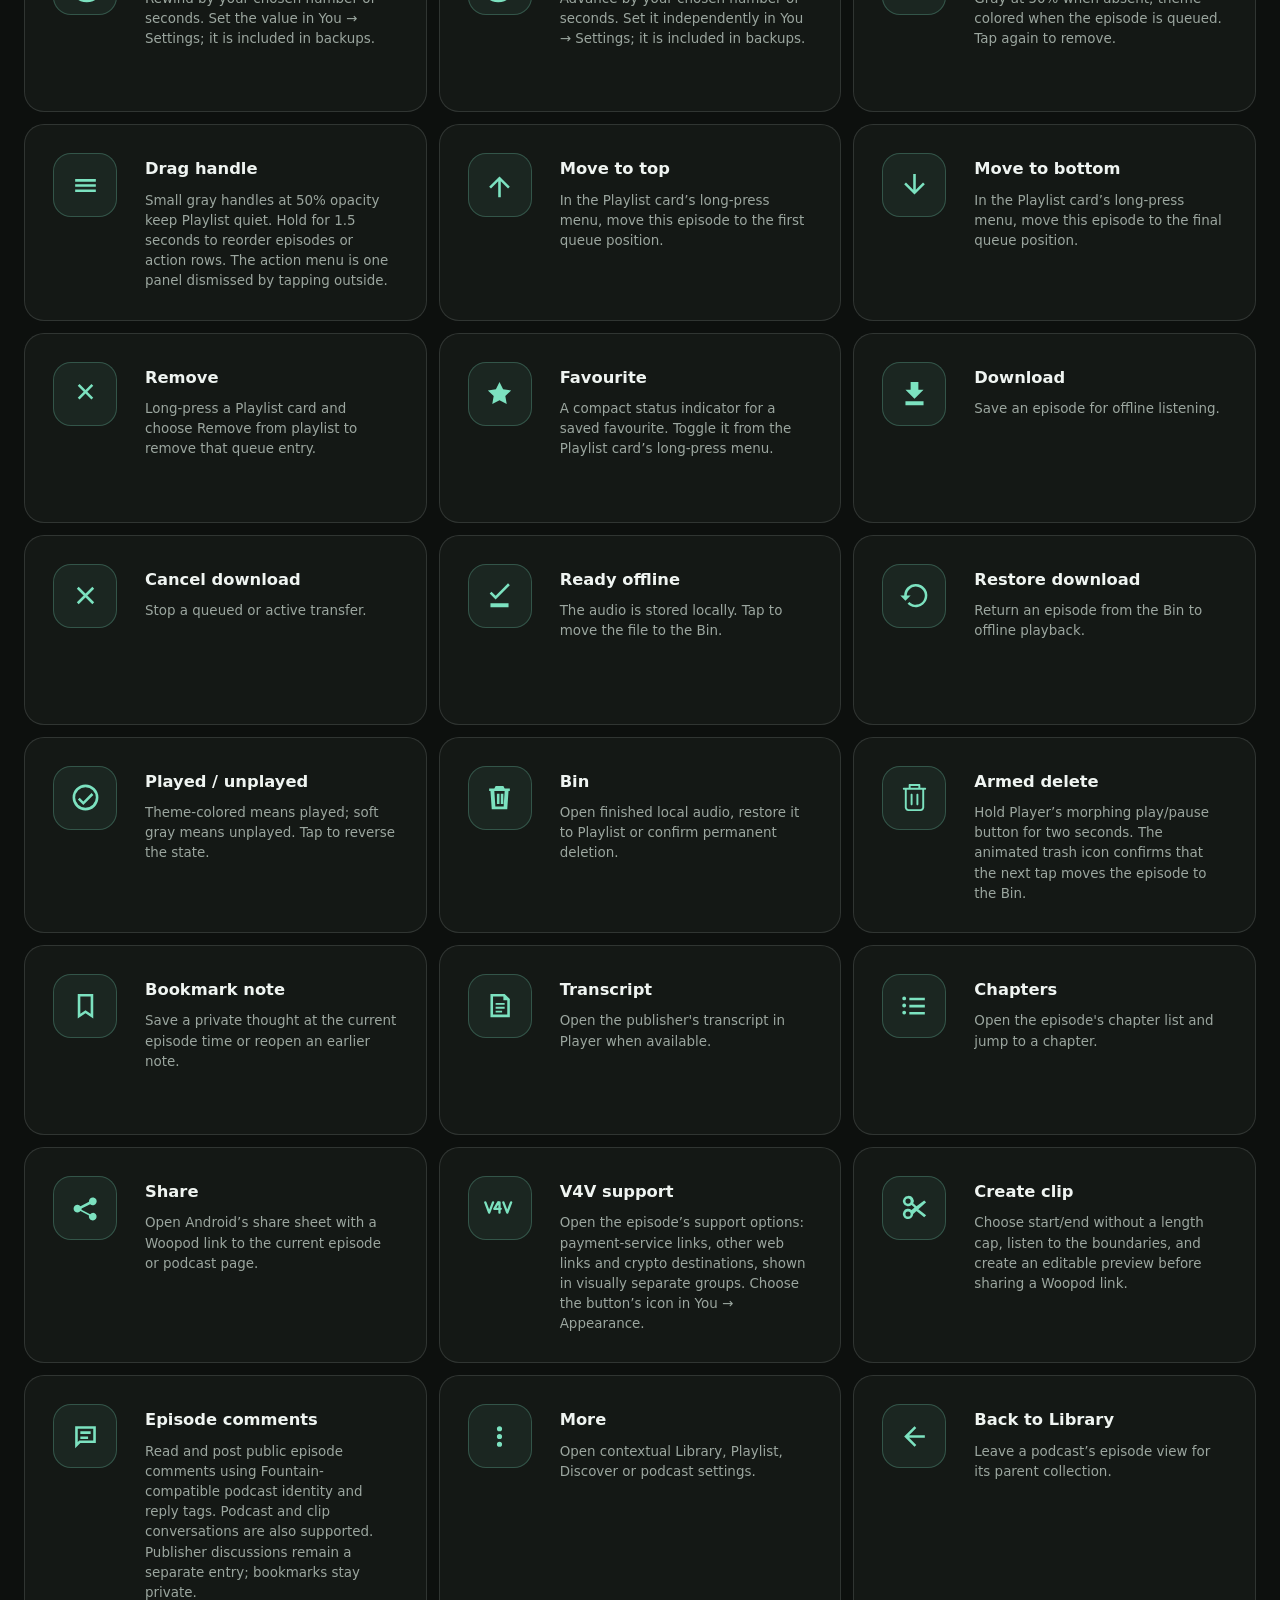
==== commit 1f0e07af: "Document public episode boost messages and safe comment retries" ====
--- a/index.html
+++ b/index.html
@@ -220,7 +220,7 @@
             <article class="doc-item" data-search="playlist sort priority date duration network"><div class="doc-status available">Available</div><h3>Sort your playlist</h3><p>Sort by publication date, podcast priority, duration, download date, podcast name, publisher network or listening progress. Progress is the percentage of the current replay listened; episodes with unknown duration stay last. Tap the same sort again to reverse it; hold and drag the sort choices to reorder the menu. Set podcast priority from 0 to 9 in podcast settings, the Library podcast long-press menu, or an episode’s Playlist long-press menu. Zero means no priority; 1 is highest, 9 lowest, and unprioritized shows sort last. See how many subscriptions use each priority as you choose it. Priorities and menu order are included in full backups. Network grouping requires a publisher identifier in the podcast feed; unavailable values stay at the end.</p></article>
             <article class="doc-item" data-search="bookmark timestamp note thought seek local"><div class="doc-status available">Available</div><h3>Timestamped bookmark notes</h3><p>Save a private thought at the current playback time, using the five-second rewind and play/pause controls to find the right moment. Browse All bookmarks from Library’s menu, view a single podcast’s bookmarks on its Library page, or search them locally in Discover. The editor offers Save, Clip and Delete; a clip starts at the bookmark time with its title as the initial public note. Bookmark notes and episode metadata are included in full backups.</p></article>
             <article class="doc-item" data-search="clip scissors share copy link start end time public comment identity WID"><div class="doc-status partial">Partial</div><h3>Create a clip link</h3><p>In Player, tap Scissors. Drag the timeline’s start/end handles, select Start or End, then slide the ruler for fine adjustment. Enter exact times reveals optional seconds or mm:ss input with millisecond precision; Use current position applies to the selected endpoint. Choose any valid portion of the episode—there is no clip-length cap. Woopod reads the actual episode length first; the timeline, fine ruler and typed times stop at that end. Exact times display as mm:ss or hh:mm:ss, and length reads in hours/minutes/seconds. Clip boundaries use the original audio timestamps; when the current episode uses another playback speed, equivalent Player timer positions are shown. The clip preview plays at normal speed. Listen with restart/play-pause or check the final five seconds. A thin green playhead follows the audio on the slider in both the editor and preview, remaining at its position when paused. Create clip opens an editable local preview; Share and Copy share link are available there once sharing details are ready. Comments allow up to 280 Unicode characters and 1,024 UTF-8 bytes. The link includes the feed address and public comment, so use public podcasts only. Older episodes automatically recover their feed from saved details or podcast directories and cache it for next time. If recovery fails, the visible header offers feed entry while local preview still works. Browser playback depends on the companion deployment; creating a link does not post a message or upload audio.</p></article>
-            <article class="doc-item" data-search="share bitcoin podcasting 2 value recipient clip scissors encrypted episode chat relay"><div class="doc-status partial">Partial</div><h3>Player action rail</h3><p>V4V opens the episode’s payment-service links, other support links and crypto destinations in a large window with visual separation and no group headings. After a successful feed check finds no value address, you can open an editable email draft asking the podcaster about support; it includes Lightning, funding-link and 60/40 guest split examples. Woopod does not send the email itself. In You → Appearance, choose V4V, Bitcoin, a currency symbol, a piggy bank or a coin for this button; your selection is included in backups. Hold any Player action icon for 1.5 seconds and drag left or right to reorder bookmarks, share, support, clips and comments; the order is backed up. The fixed Boost action prefers a connected NWC wallet. External-wallet alternatives for Lightning addresses remain in the top-right recipient overflow menu. A small info icon beside it explains the route and shows selectable XML reconstructed from saved public feed fields, with any alternative address shown separately; this is not the complete original XML and opening it makes no payment request. Direct node payments require a compatible connected wallet. When a node recipient’s published name contains one Lightning address or LNURL-pay code, Woopod can validate its payment service and use an invoice for that same share. The confirmation shows the alternative, service domain and description; the original split weights are preserved. A valid payment service does not prove ownership of the original node. The payment review allocates the publisher portion among routes supported by the connected wallet, preserving relative published split weights and showing excluded recipients before confirmation. Signed boost messages additionally require a compatible recipient and discussion; ordinary split payments do not attach a signed message. Direct node payments without custom routing records are available when the connected wallet advertises keysend; signed node boost messages remain unsupported, and nodes requiring routing records need a validated invoice alternative or are excluded with an explanation. Real-wallet compatibility is still being tested. Ordinary invoices can use a signed BOLT-11 description or a matching service metadata hash; exact amount, signature, network and expiry are checked. Signed boost invoices always require the signed-request hash. Valid LNURLs in an address field are recognized even when a feed labels them as nodes or Lightning addresses. Add a payment note sends a LUD-12 message to supported podcast payment services; it is shown before confirmation and is distinct from a signed public comment. Each included podcast recipient must accept the note, and the Woopod share receives no note. Preparation errors identify the failing recipient and service, amount, note or invoice step. A valid Lightning address alone does not identify a compatible public episode discussion or signed recipient profile; signed public boost messages require that extra information. Public episode comments can still be posted separately. The comments screen offers a support shortcut even when no comments exist. The comment icon opens public episode conversations using Fountain-compatible signed notes and standard podcast identity tags. Read and reply with your connected account; relay confirmations are shown individually. Podcast discussions are available from the podcast page and podcast settings. Episode details has Podcast Info and Episode Comments icons beneath the publication date. Podcast Info has a copy icon beside its RSS feed address. Pull down the episode list to refresh its feed. Publisher discussions remain separately accessible. Share opens Android’s share sheet with a full-episode Woopod player link. The podcast page also has a Share icon for its Woopod podcast page, with expandable episode details and links to the full player. Woopod can also open shared podcast, episode and clip links when Android routes them to the app. Clips play within their selected times; automatic routing requires the release domain verification setup. Shared podcast, episode and clip links open on woopod.com with social preview cards where supported. Scissors creates unlimited-length timed clips with native listening and an editable preview before sharing. The browser player plays within the selected clip boundaries; visibility in other podcast apps can vary.</p></article>
+            <article class="doc-item" data-search="share bitcoin podcasting 2 value recipient clip scissors encrypted episode chat relay"><div class="doc-status partial">Partial</div><h3>Player action rail</h3><p>V4V opens the episode’s payment-service links, other support links and crypto destinations in a large window with visual separation and no group headings. After a successful feed check finds no value address, you can open an editable email draft asking the podcaster about support; it includes Lightning, funding-link and 60/40 guest split examples. Woopod does not send the email itself. In You → Appearance, choose V4V, Bitcoin, a currency symbol, a piggy bank or a coin for this button; your selection is included in backups. Hold any Player action icon for 1.5 seconds and drag left or right to reorder bookmarks, share, support, clips and comments; the order is backed up. The fixed Boost action prefers a connected NWC wallet. External-wallet alternatives for Lightning addresses remain in the top-right recipient overflow menu. A small info icon beside it explains the route and shows selectable XML reconstructed from saved public feed fields, with any alternative address shown separately; this is not the complete original XML and opening it makes no payment request. Direct node payments require a compatible connected wallet. When a node recipient’s published name contains one Lightning address or LNURL-pay code, Woopod can validate its payment service and use an invoice for that same share. The confirmation shows the alternative, service domain and description; the original split weights are preserved. A valid payment service does not prove ownership of the original node. The payment review allocates the publisher portion among routes supported by the connected wallet, preserving relative published split weights and showing excluded recipients before confirmation. Boost with a message sits beside Boost and lets you write a public episode comment. It is signed using your account before payment, shown in confirmation and posted with the boost amount only after every share is confirmed paid. It does not require the podcaster to have a linked profile. Direct node payments without custom routing records are available when the connected wallet advertises keysend; direct node boost metadata remains unsupported, and nodes requiring routing records need a validated invoice alternative or are excluded with an explanation. Real-wallet compatibility is still being tested. Ordinary invoices can use a signed BOLT-11 description or a matching service metadata hash; exact amount, signature, network and expiry are checked. Signed boost invoices always require the signed-request hash. Valid LNURLs in an address field are recognized even when a feed labels them as nodes or Lightning addresses. Boost with a message creates an episode comment rather than a private wallet note. If delivery fails, Retry message only sends the same signed comment again and never makes another payment. Unknown or partial payments cannot publish it. Accepted comments appear in the episode discussion immediately; other apps control when they index and display them. Preparation errors identify the failing recipient and service, amount, note or invoice step. Errors stay visible above the scrolling recipients, dismiss the keyboard and receive focus. The comments screen offers a support shortcut even when no comments exist. The comment icon opens public episode conversations using Fountain-compatible signed notes and standard podcast identity tags. Read and reply with your connected account; relay confirmations are shown individually. Podcast discussions are available from the podcast page and podcast settings. Episode details has Podcast Info and Episode Comments icons beneath the publication date. Podcast Info has a copy icon beside its RSS feed address. Pull down the episode list to refresh its feed. Publisher discussions remain separately accessible. Share opens Android’s share sheet with a full-episode Woopod player link. The podcast page also has a Share icon for its Woopod podcast page, with expandable episode details and links to the full player. Woopod can also open shared podcast, episode and clip links when Android routes them to the app. Clips play within their selected times; automatic routing requires the release domain verification setup. Shared podcast, episode and clip links open on woopod.com with social preview cards where supported. Scissors creates unlimited-length timed clips with native listening and an editable preview before sharing. The browser player plays within the selected clip boundaries; visibility in other podcast apps can vary.</p></article>
             <article class="doc-item" data-search="episode description notes chapters timestamp show notes info"><div class="doc-status available">Available</div><h3>Descriptions &amp; chapters</h3><p>Player follows the current chapter title and artwork. In Appearance, choose a straight, zigzag or wave progress line; the shaped styles follow chapter lengths and the choice is backed up. A link icon on the artwork means the current chapter has a publisher link; tap the artwork to open it. Open Chapters for a nearly full-screen list with artwork, starting times and play controls. Its scissors button opens the clip maker with the chapter title and an editable range ending one second before the next chapter, or at the episode end for the final chapter. The Player menu can be reordered by holding its handles; its order is backed up. Inline chapters, timestamps and Podcasting 2.0 JSON chapter files are supported.</p></article>
             <article class="doc-item" data-search="external chapters transcript bookmarks notes"><div class="doc-status partial">Partial</div><h3>Transcripts &amp; listening context</h3><p>Open publisher transcripts in Player while keeping playback controls visible. Timed WebVTT, SRT and JSON follow playback; HTML and plain text are readable without timing. Scroll manually to pause following. Transcripts load on demand; embedded media chapters are still planned.</p></article>
             <article class="doc-item" data-search="sleep timer schedule"><div class="doc-status planned">Roadmap</div><h3>Sleep timer</h3><p>A timer and recurring listening schedule are part of the product scope, but are not in the current preview.</p></article>
@@ -282,7 +282,7 @@
             <article class="doc-item" data-search="secret key backup nsec bitwarden copy recover"><div class="doc-status available">Available</div><h3>Explicit secret backup</h3><p>The nsec stays hidden and red until requested. A secure dialog explains that there is no password reset, supports user-triggered copying and recommends a password manager.</p></article>
             <article class="doc-item" data-search="amber android signer nip55 connect"><div class="doc-status available">Available</div><h3>Connect an Android signer</h3><p>Amber/NIP-55 connection keeps the signing key in the signer app. Woopod can display the public identity without silently requesting event-signing permission.</p></article>
             <article class="doc-item" data-search="profile relay purple pages woopod nostr kind 0"><div class="doc-status available">Available</div><h3>Portable public profile and relays</h3><p>Verified profiles are read from Woopod, purplepag.es and any additional relays you add under You → Nostr. Locally created accounts can publish to them with per-relay acknowledgements; public comments also use your added relays. The section explains what is public, what remains local and how to control your data. Additional relay settings are backed up; encrypted relay backups remain on Woopod.</p></article>
-            <article class="doc-item" data-search="nwc wallet connect scan qr lightning payment"><div class="doc-status partial">Partial</div><h3>Connect an NWC wallet</h3><p>In You → Connect NWC wallet, paste a connection string or use the QR icon to scan one from an external wallet that supports <a href="https://nwc.dev/">Nostr Wallet Connect</a>. Scanning runs on your device. The connection is encrypted locally and excluded from backups; you can run a read-only connection check. You can set a Woopod support share for future boosts, with a 1% minimum; this preference is included in backups. The share is included in the boost total and rounded up to a whole sat. A Boost button in your selected theme color stays fixed and visible while you scroll the episode’s recipient cards. It opens a compact amount-and-recipient review: theme color means the connected wallet supports the route, red means it does not, and neutral means it has not been checked. These are capability hints; payment preparation still validates the service and wallet. The connected NWC wallet takes priority; external-wallet and copy actions remain available in recipient overflow menus. Optional signed-message controls stay collapsed until requested. Review boost prepares invoices without paying, then one final confirmation shows the exact recipients and amounts before sending. Recipients your connected wallet cannot pay remain visible in red as not paid. Their shares are redistributed among supported podcast recipients in proportion to their original published weights; the full chosen amount is allocated and the configured Woopod share stays fixed. Both review and final confirmation explain this. No supported podcast recipient means no payment. A service failure or uncertain payment never triggers automatic redistribution or a retry. On this device, payment review can acknowledge an interrupted split after you check your wallet; unknown outcomes stay unknown and unattempted shares are cancelled without retrying. For a recorded completed split, episode comments can offer an explicit public boost post without making another payment. After explicit confirmation, the payment flow can send the supported split shown in review, with any wallet-unsupported recipients excluded and the publisher portion reweighted proportionally. A signed boost message requires a compatible recipient and discussion; otherwise the payments do not carry a signed message. Direct node payments without custom routing records are available when the wallet advertises keysend; nodes requiring routing records need a validated invoice alternative in the published name or are excluded with an explanation; signed node boost messages remain unsupported. Real-wallet compatibility is still being tested.</p></article>
+            <article class="doc-item" data-search="nwc wallet connect scan qr lightning payment"><div class="doc-status partial">Partial</div><h3>Connect an NWC wallet</h3><p>In You → Connect NWC wallet, paste a connection string or use the QR icon to scan one from an external wallet that supports <a href="https://nwc.dev/">Nostr Wallet Connect</a>. Scanning runs on your device. The connection is encrypted locally and excluded from backups; you can run a read-only connection check. You can set a Woopod support share for future boosts, with a 1% minimum; this preference is included in backups. The share is included in the boost total and rounded up to a whole sat. A Boost button in your selected theme color stays fixed and visible while you scroll the episode’s recipient cards. It opens a compact amount-and-recipient review: theme color means the connected wallet supports the route, red means it does not, and neutral means it has not been checked. These are capability hints; payment preparation still validates the service and wallet. The connected NWC wallet takes priority; external-wallet and copy actions remain available in recipient overflow menus. Choose Boost with a message beside Boost to write a public comment. Review boost prepares invoices without paying, then one final confirmation shows the exact recipients and amounts before sending. Recipients your connected wallet cannot pay remain visible in red as not paid. Their shares are redistributed among supported podcast recipients in proportion to their original published weights; the full chosen amount is allocated and the configured Woopod share stays fixed. Both review and final confirmation explain this. No supported podcast recipient means no payment. A service failure or uncertain payment never triggers automatic redistribution or a retry. On this device, payment review can acknowledge an interrupted split after you check your wallet; unknown outcomes stay unknown and unattempted shares are cancelled without retrying. For a recorded completed split, episode comments can offer an explicit public boost post without making another payment. After explicit confirmation, the payment flow can send the supported split shown in review, with any wallet-unsupported recipients excluded and the publisher portion reweighted proportionally. Boost with a message publishes a public episode comment with your account and boost amount after the full split is confirmed paid. It works through the episode-comment channel and does not require a publisher-profile compatibility check. Direct node payments without custom routing records are available when the wallet advertises keysend; nodes requiring routing records need a validated invoice alternative in the published name or are excluded with an explanation; direct node boost metadata remains unsupported; public episode boost comments are a separate feature. Real-wallet compatibility is still being tested.</p></article>
             <article class="doc-item" data-search="comments discussion socialInteract activitypub mastodon podcasting namespace"><div class="doc-status partial">Partial</div><h3>Publisher comments</h3><p>Tap the chat icon in Player or Episode comments in an episode’s details. Feed-provided discussion links choose the publisher’s official conversation. Woopod reads public Mastodon-compatible posts and replies with loading, retry, refresh and back-to-top controls. Content warnings hide the post text until revealed. Replies open on the original service using your account there. Other services use external links; feeds without discussion metadata explain that no thread is available. Publisher-disabled comments are respected. This is separate from the standard, public Nostr conversation shared with compatible podcast apps.</p></article>
             <article class="doc-item" data-search="public comments nostr profile mention npub nprofile nevent note naddr links"><div class="doc-status available">Available</div><h3>Readable public conversations</h3><p>Comments use nearly the whole Android screen. Replies are collapsed beneath their parent and can be written inline. New show and episode comments keep their identifiers in tags without appending an audio link to the text; clip posts retain their clip link. You can mute other authors, but not your own account. Authors show verified public profile names and pictures; tap one for their biography. Profile mentions and referenced notes open in-app previews, with browser fallback for unavailable records. Public notes and replies use the connected account only after an explicit posting action.</p></article>
             <article class="doc-item" data-search="qr comments reviews completion post social"><div class="doc-status planned">Roadmap</div><h3>More identity-powered actions</h3><p>Remote QR sign-in, reviews and per-show completion posts remain planned. Listening is not published automatically.</p></article>
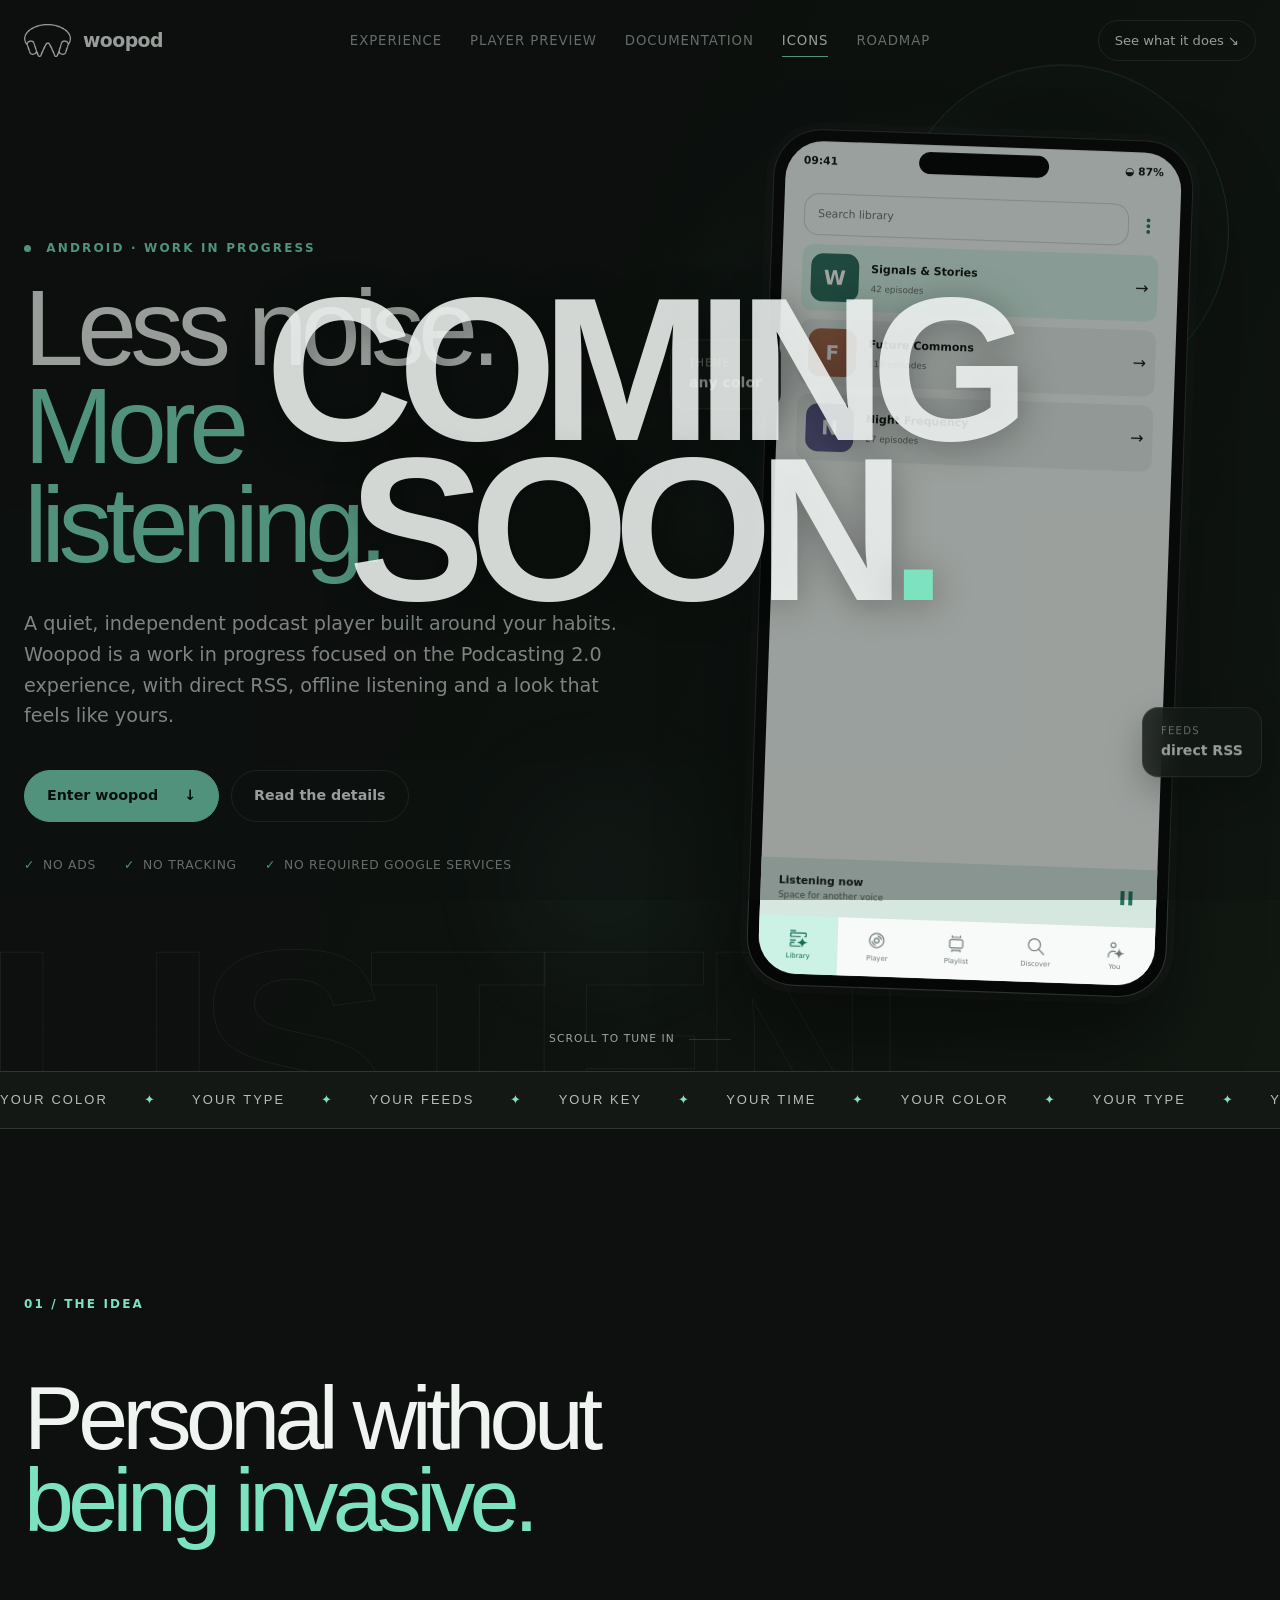
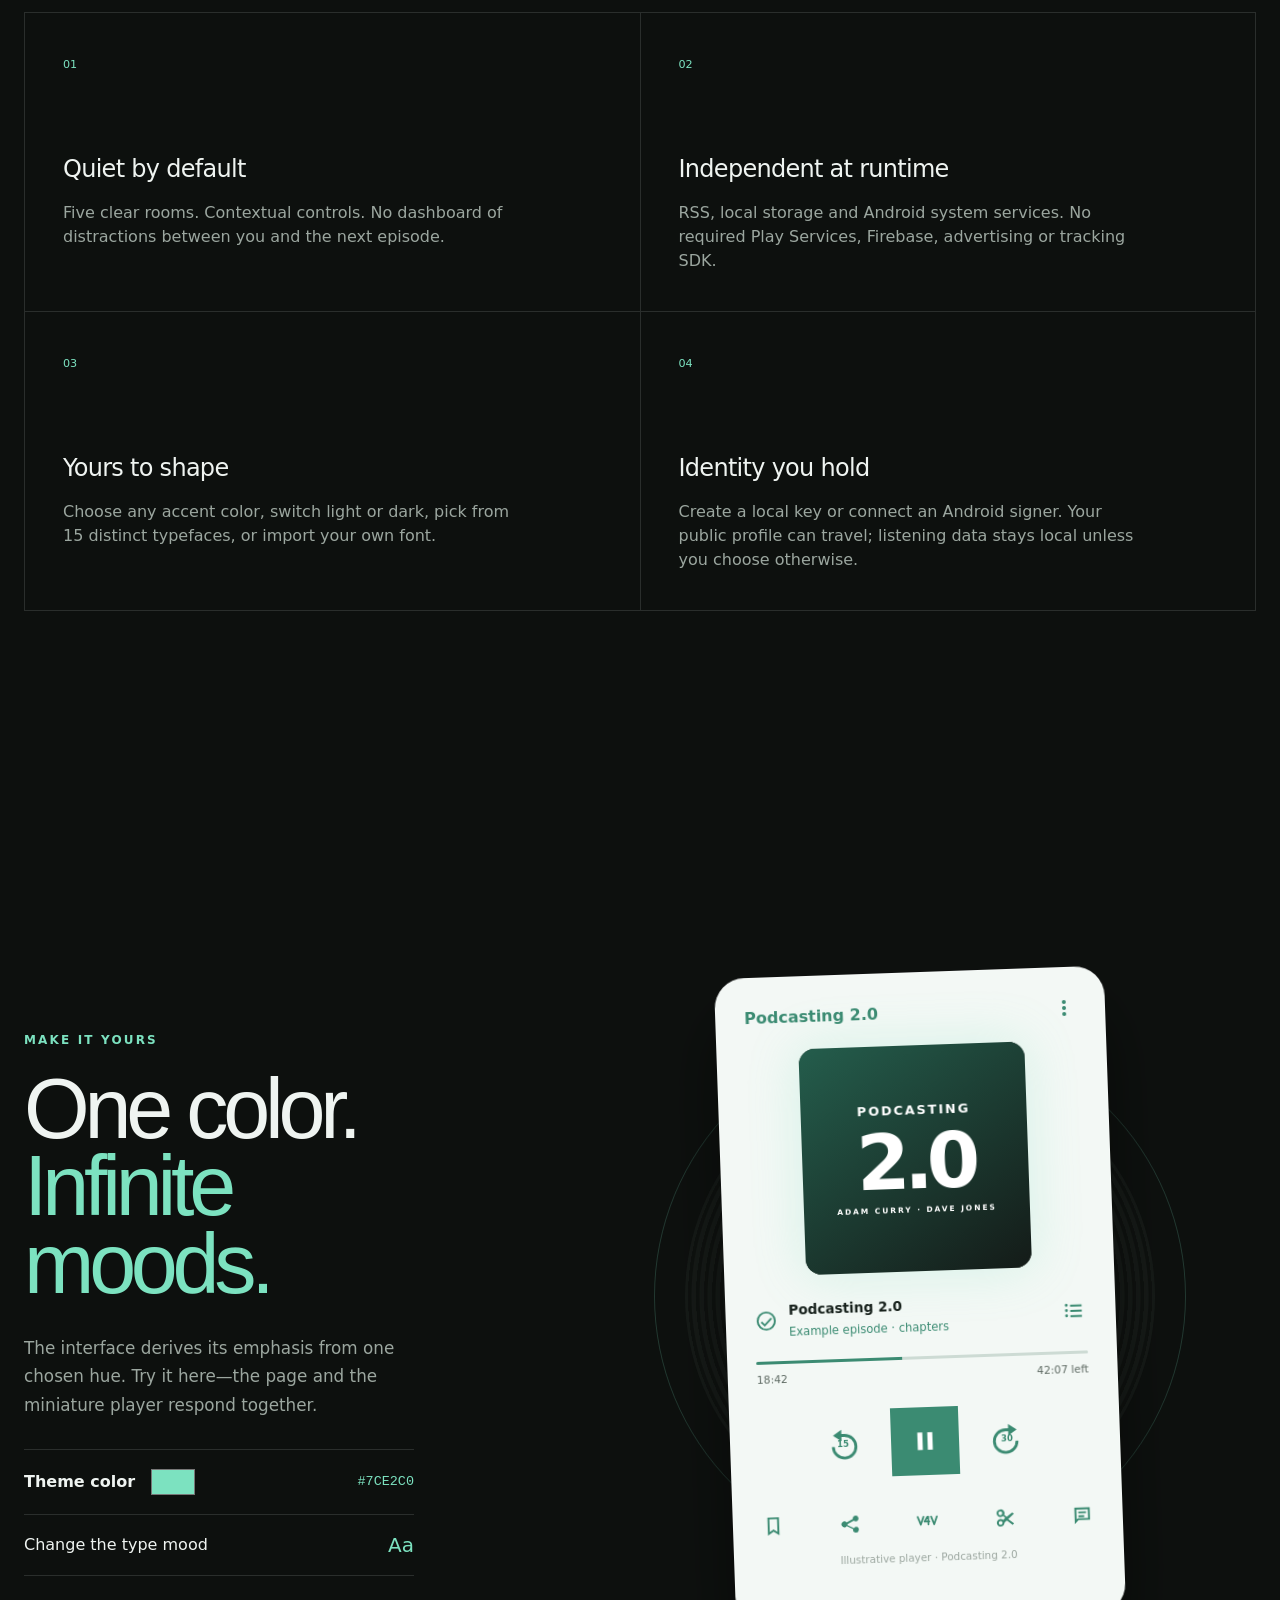
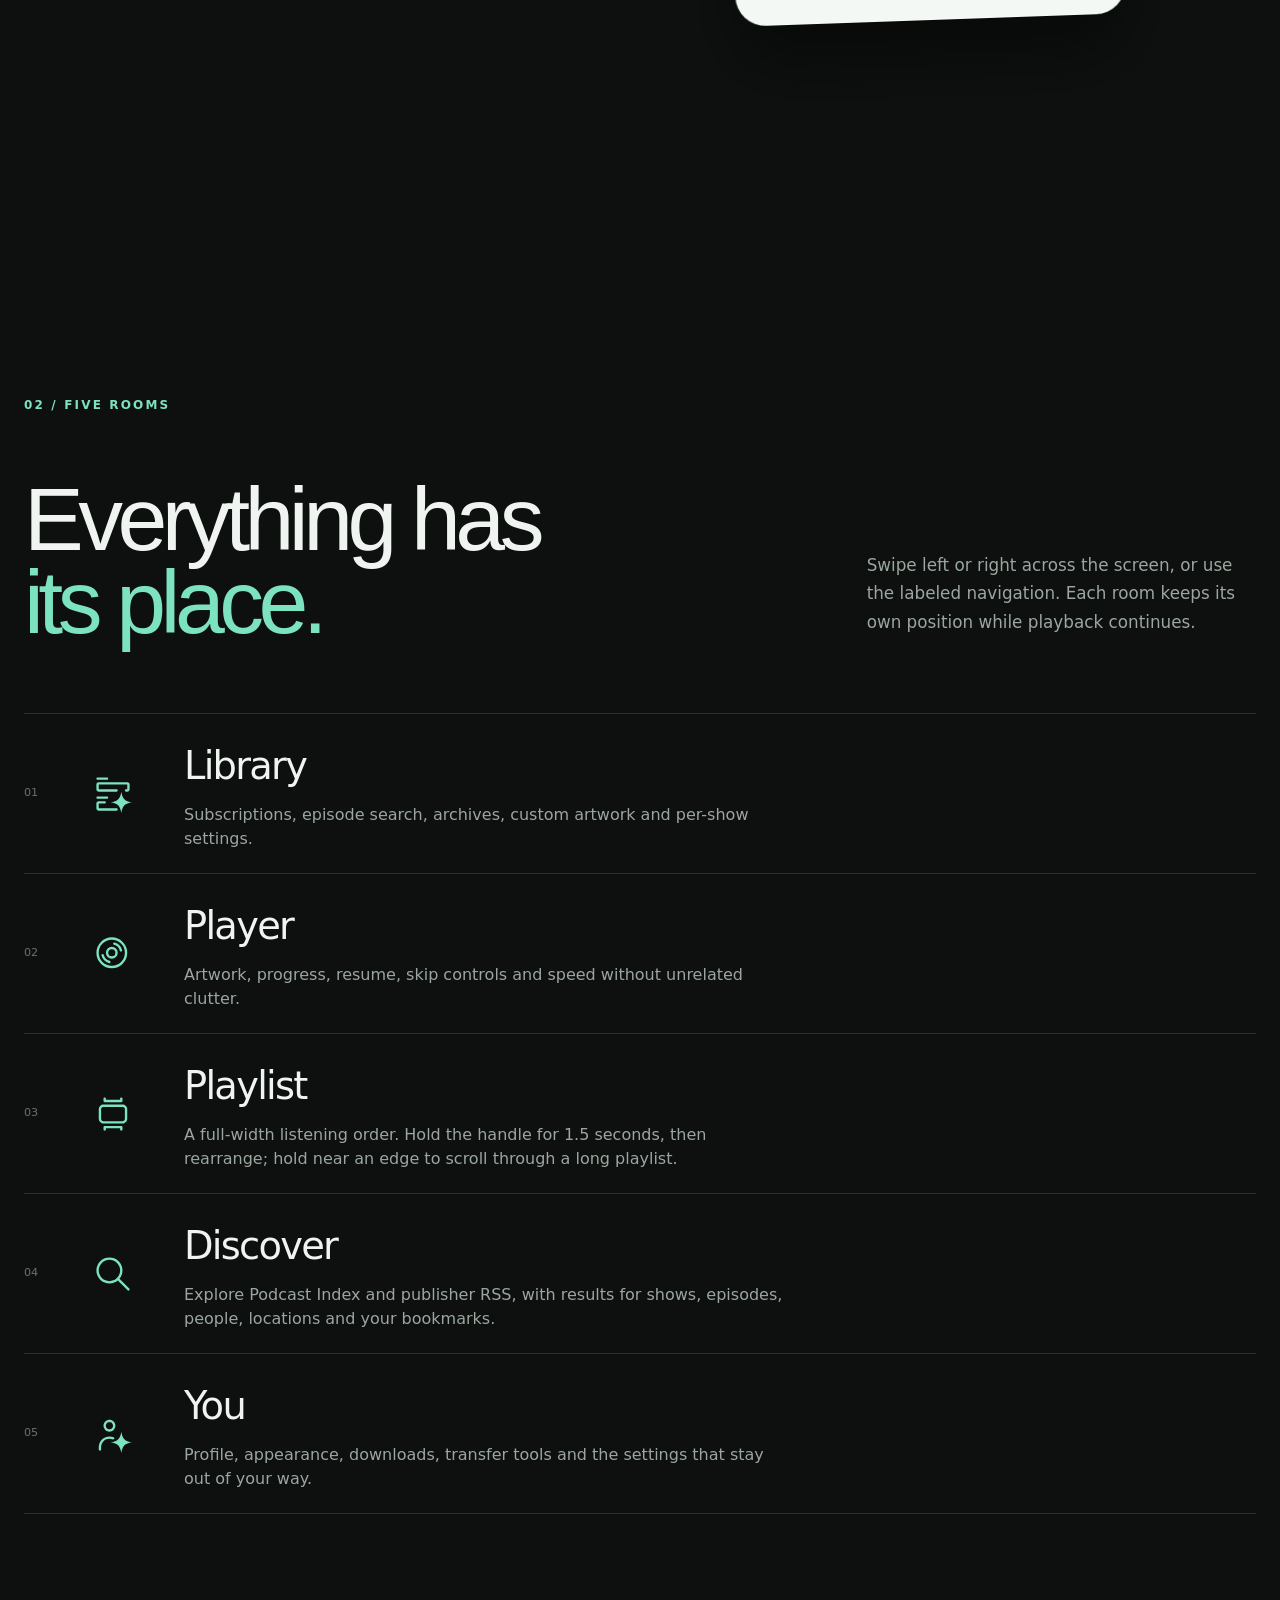
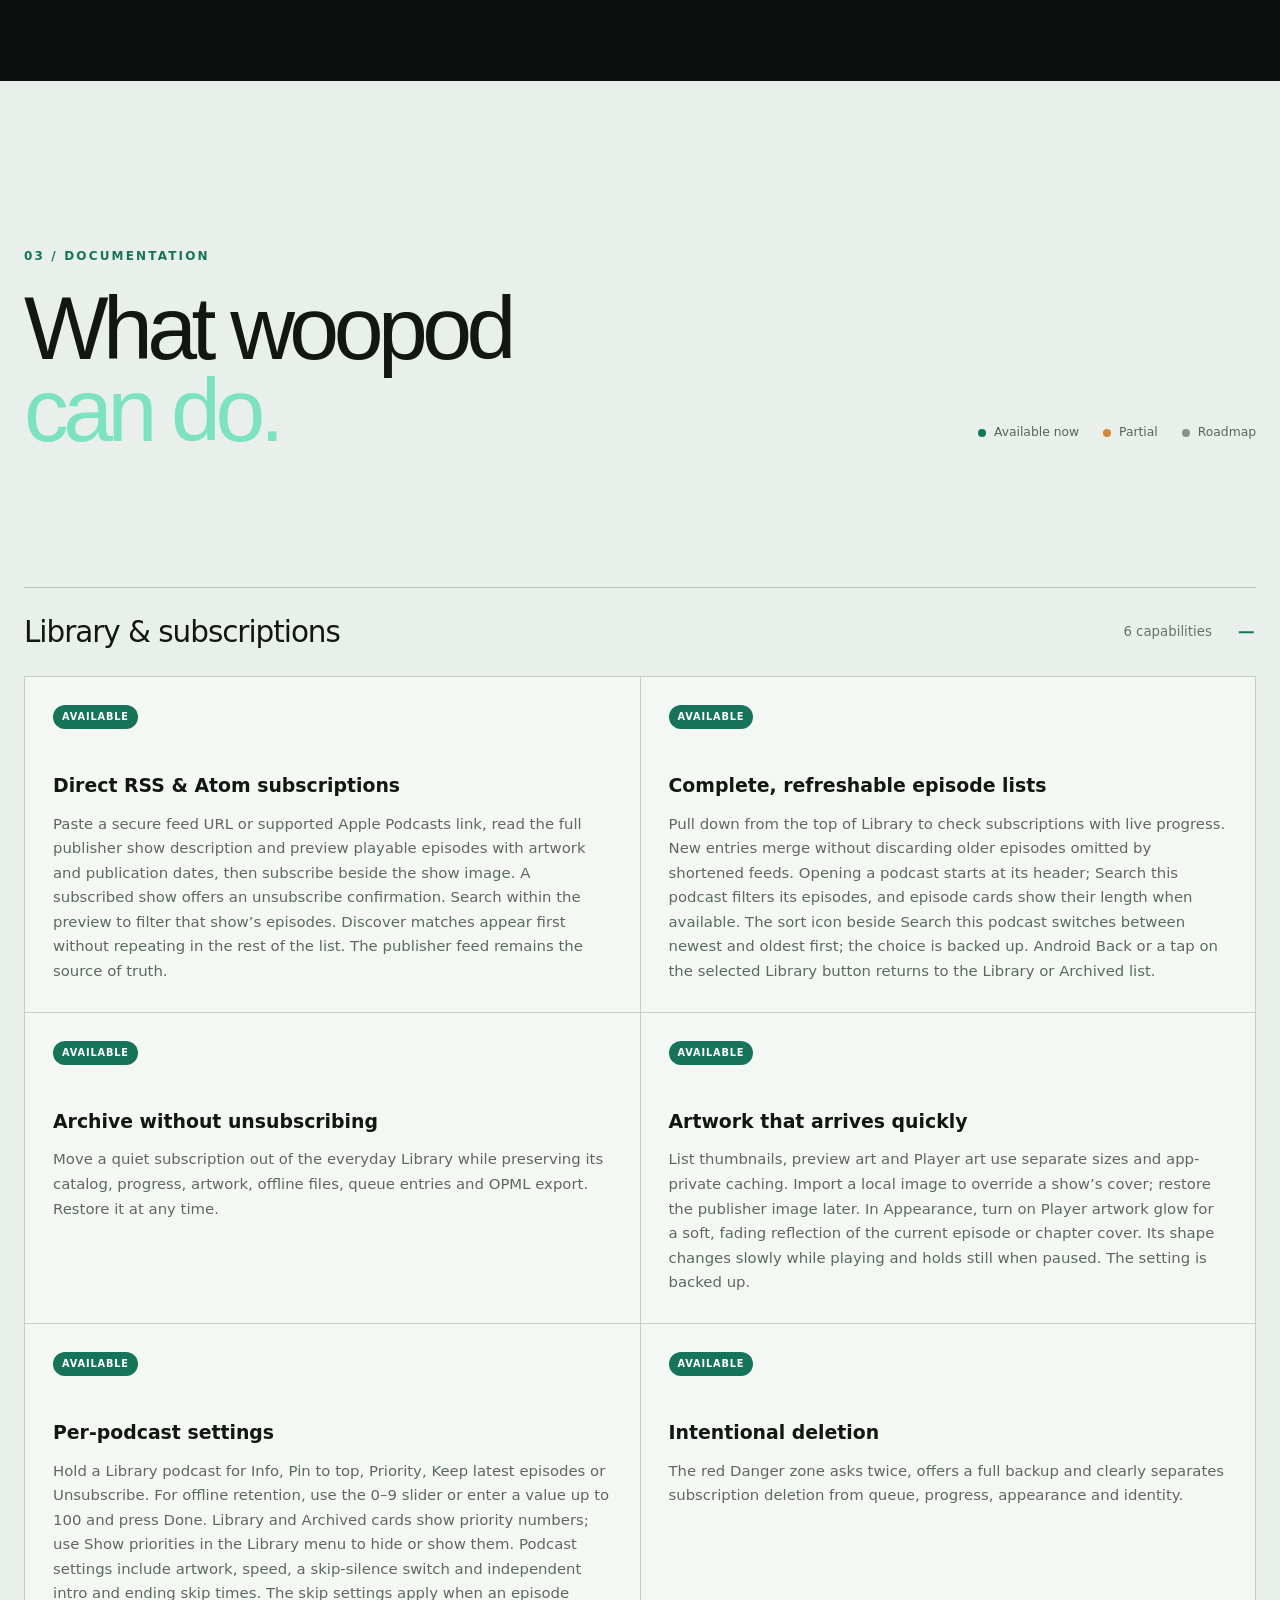
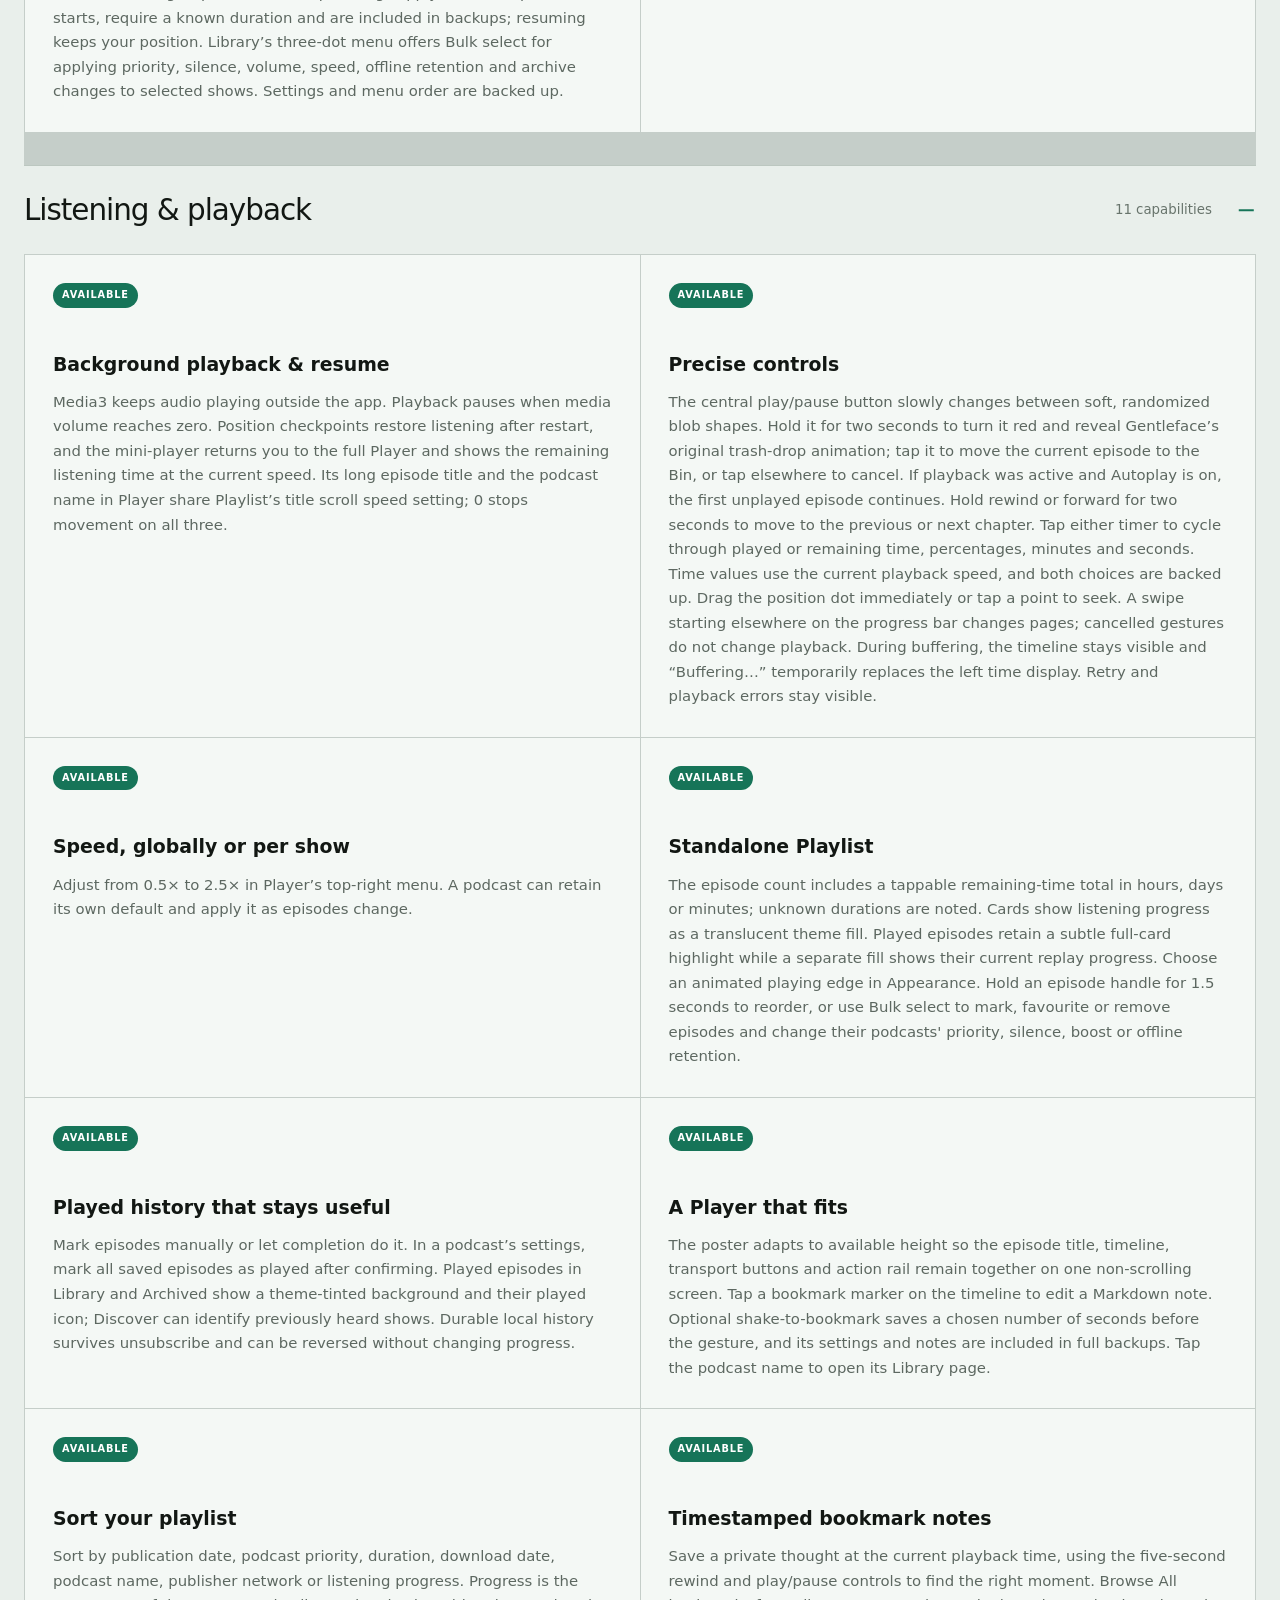
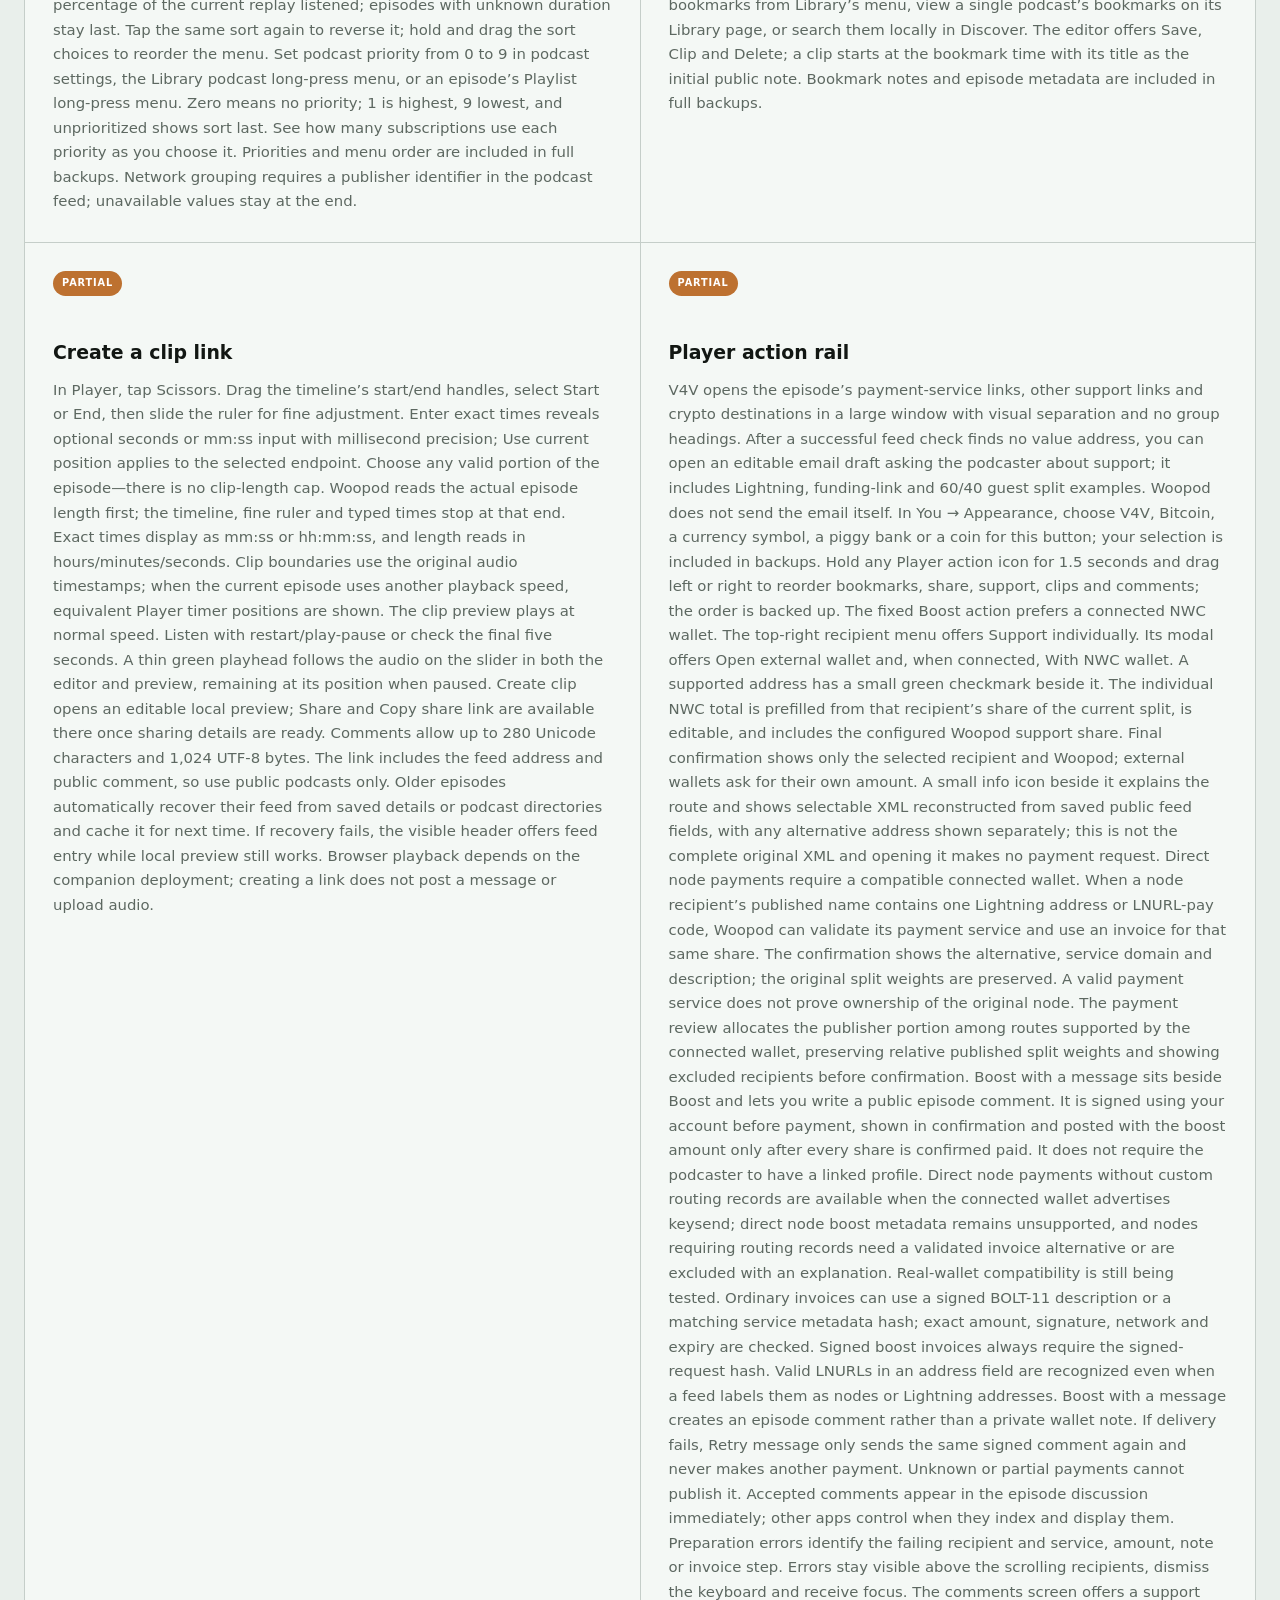
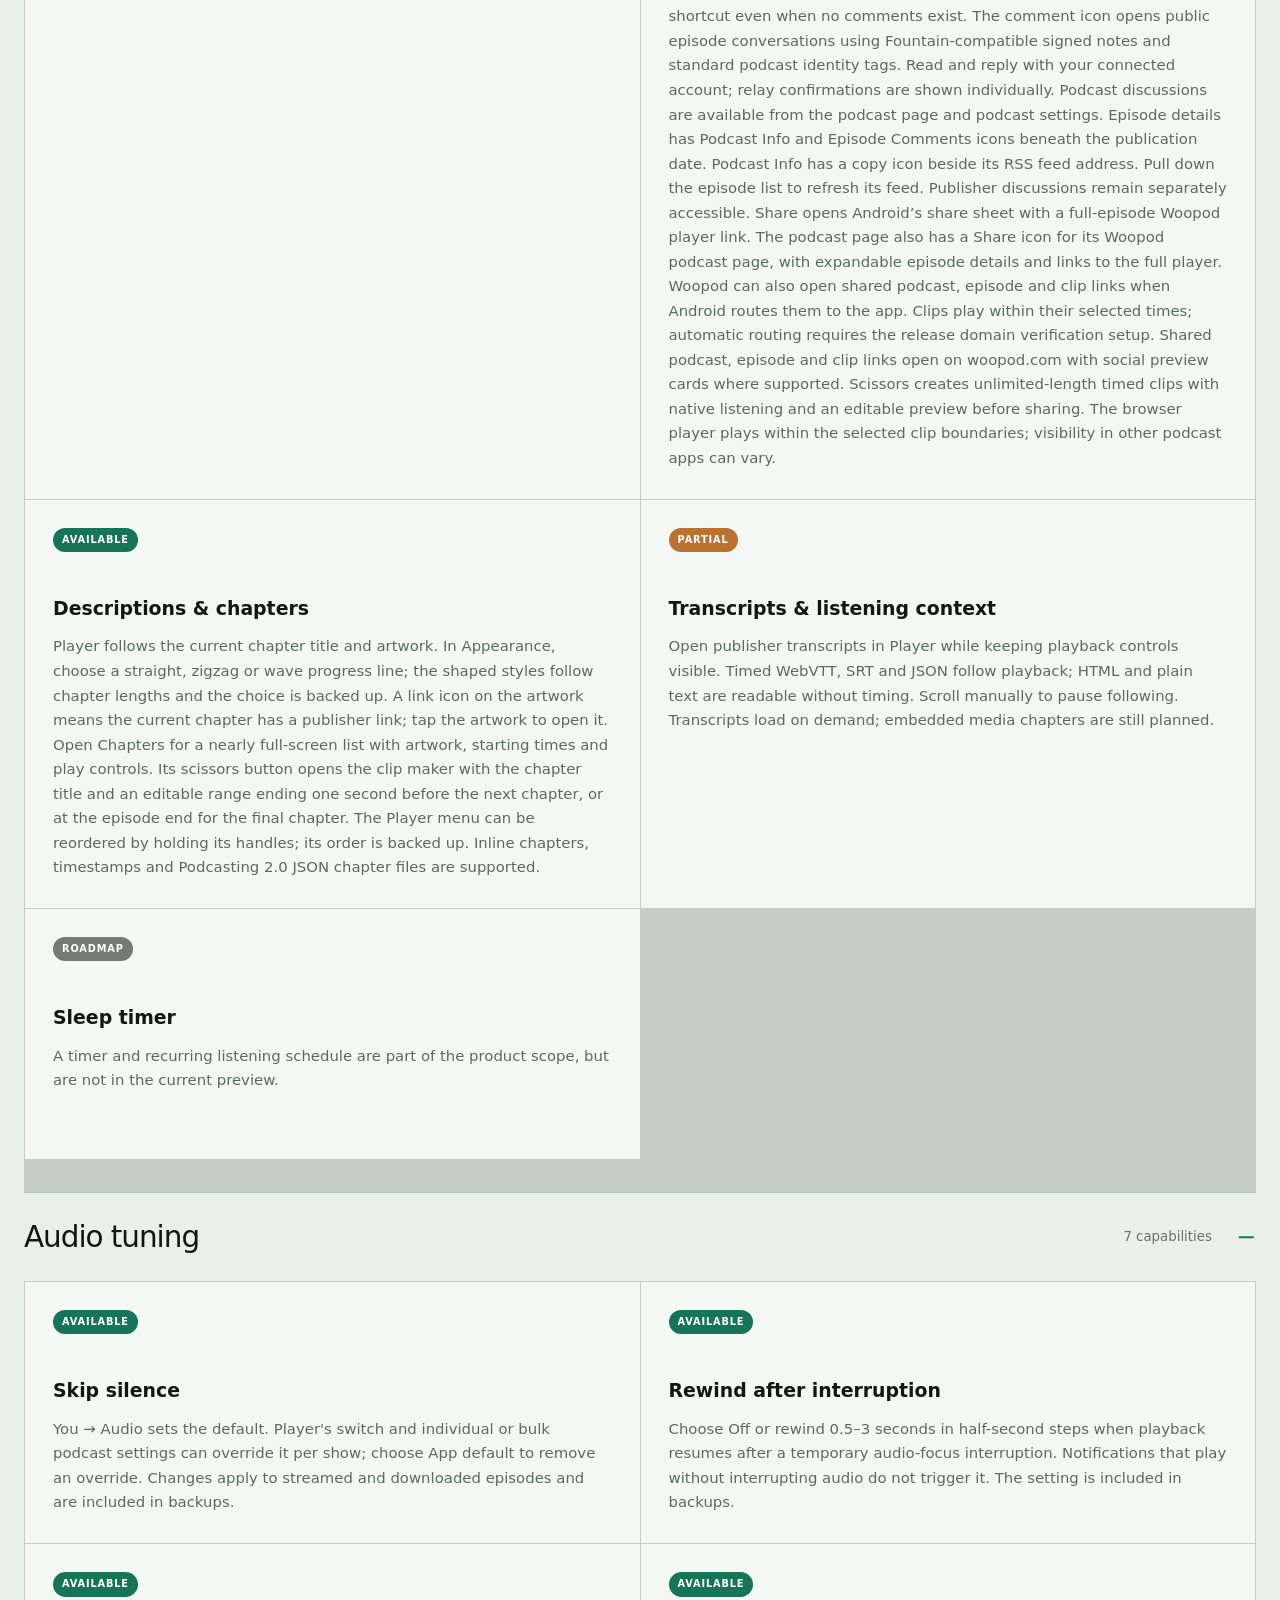
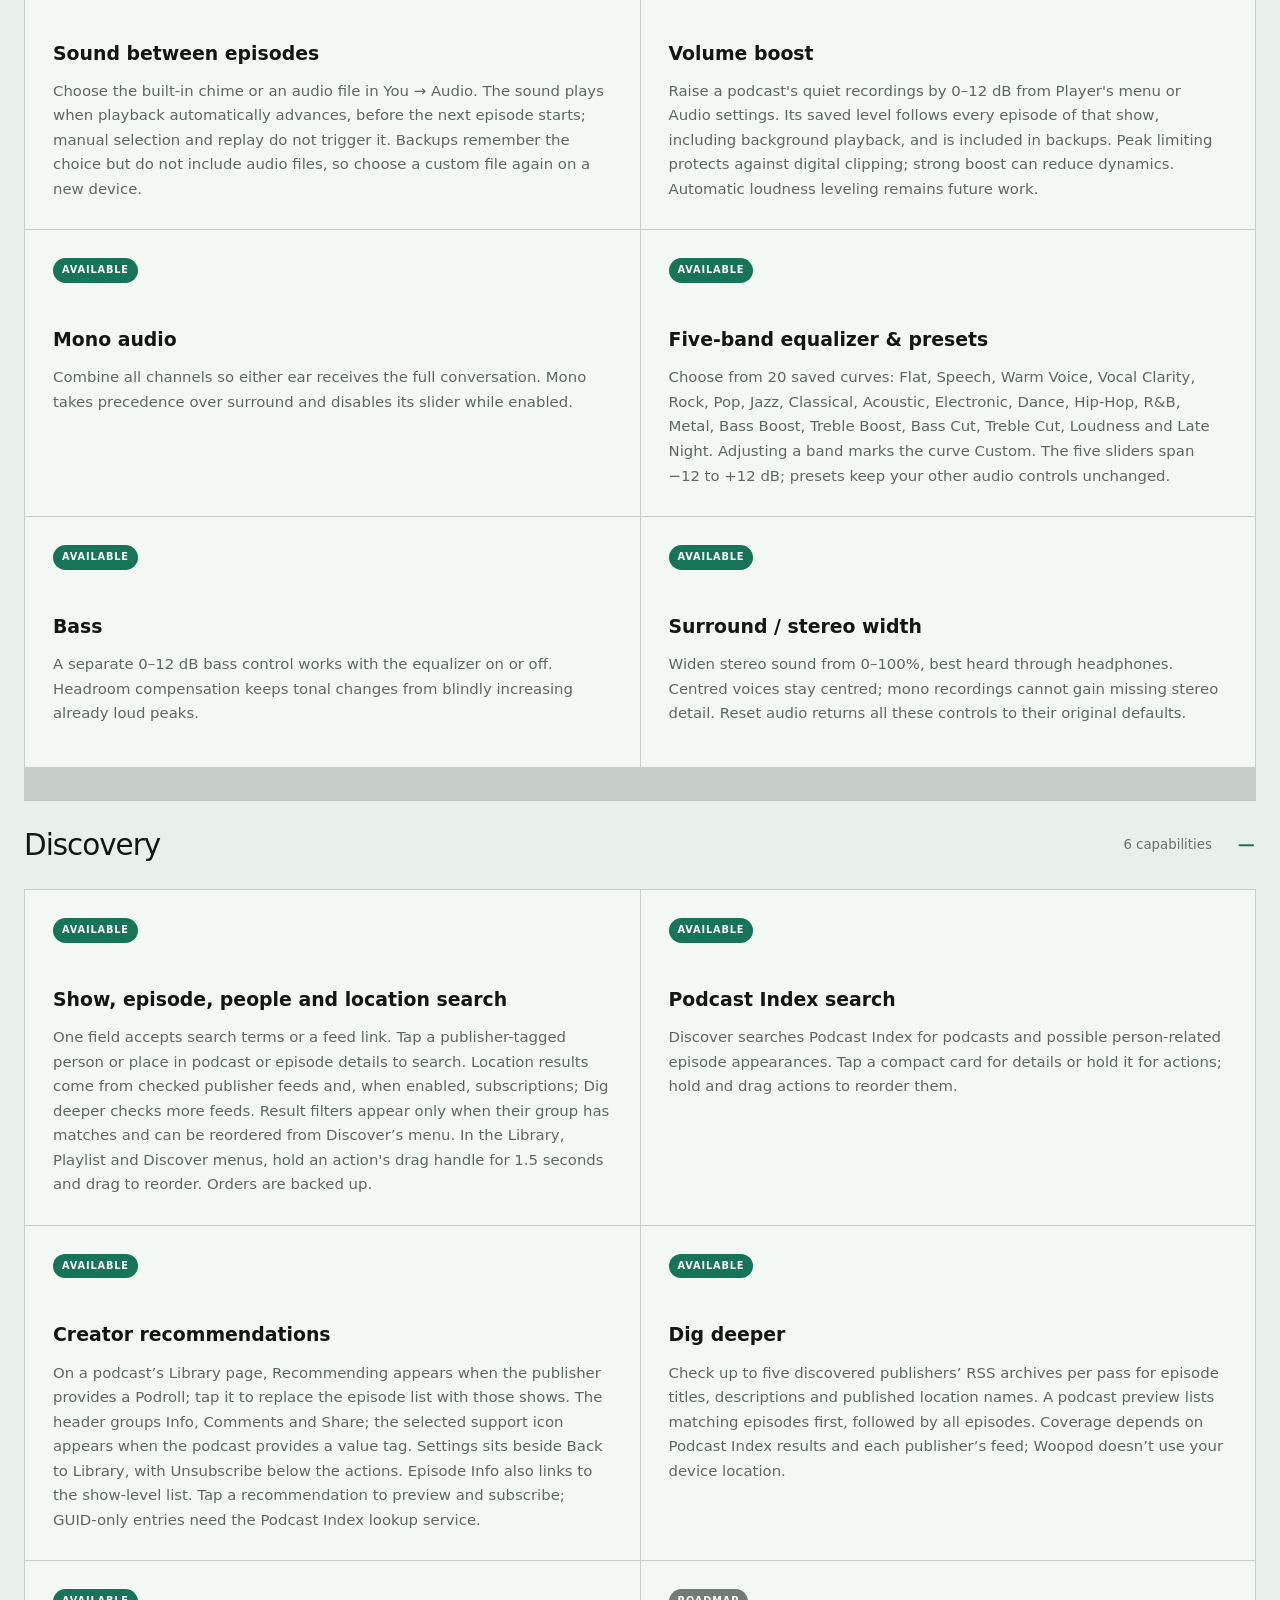
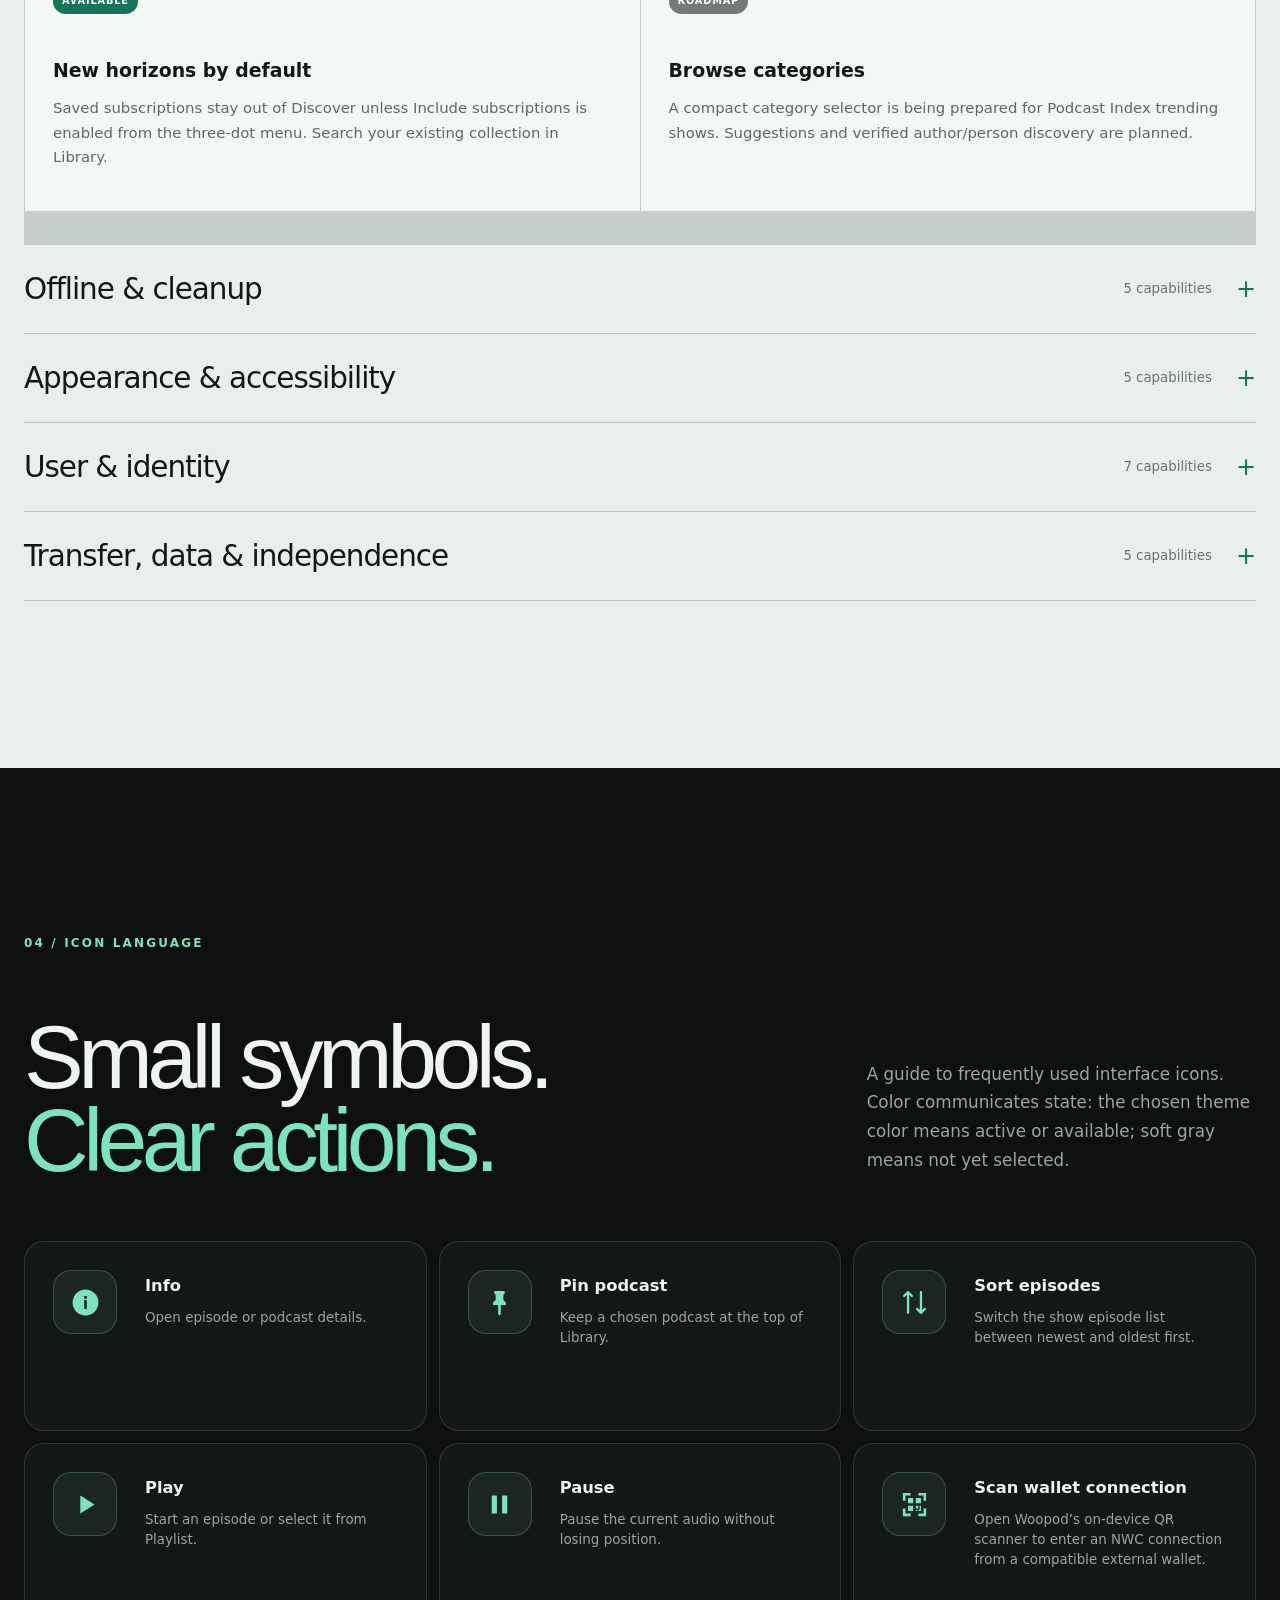
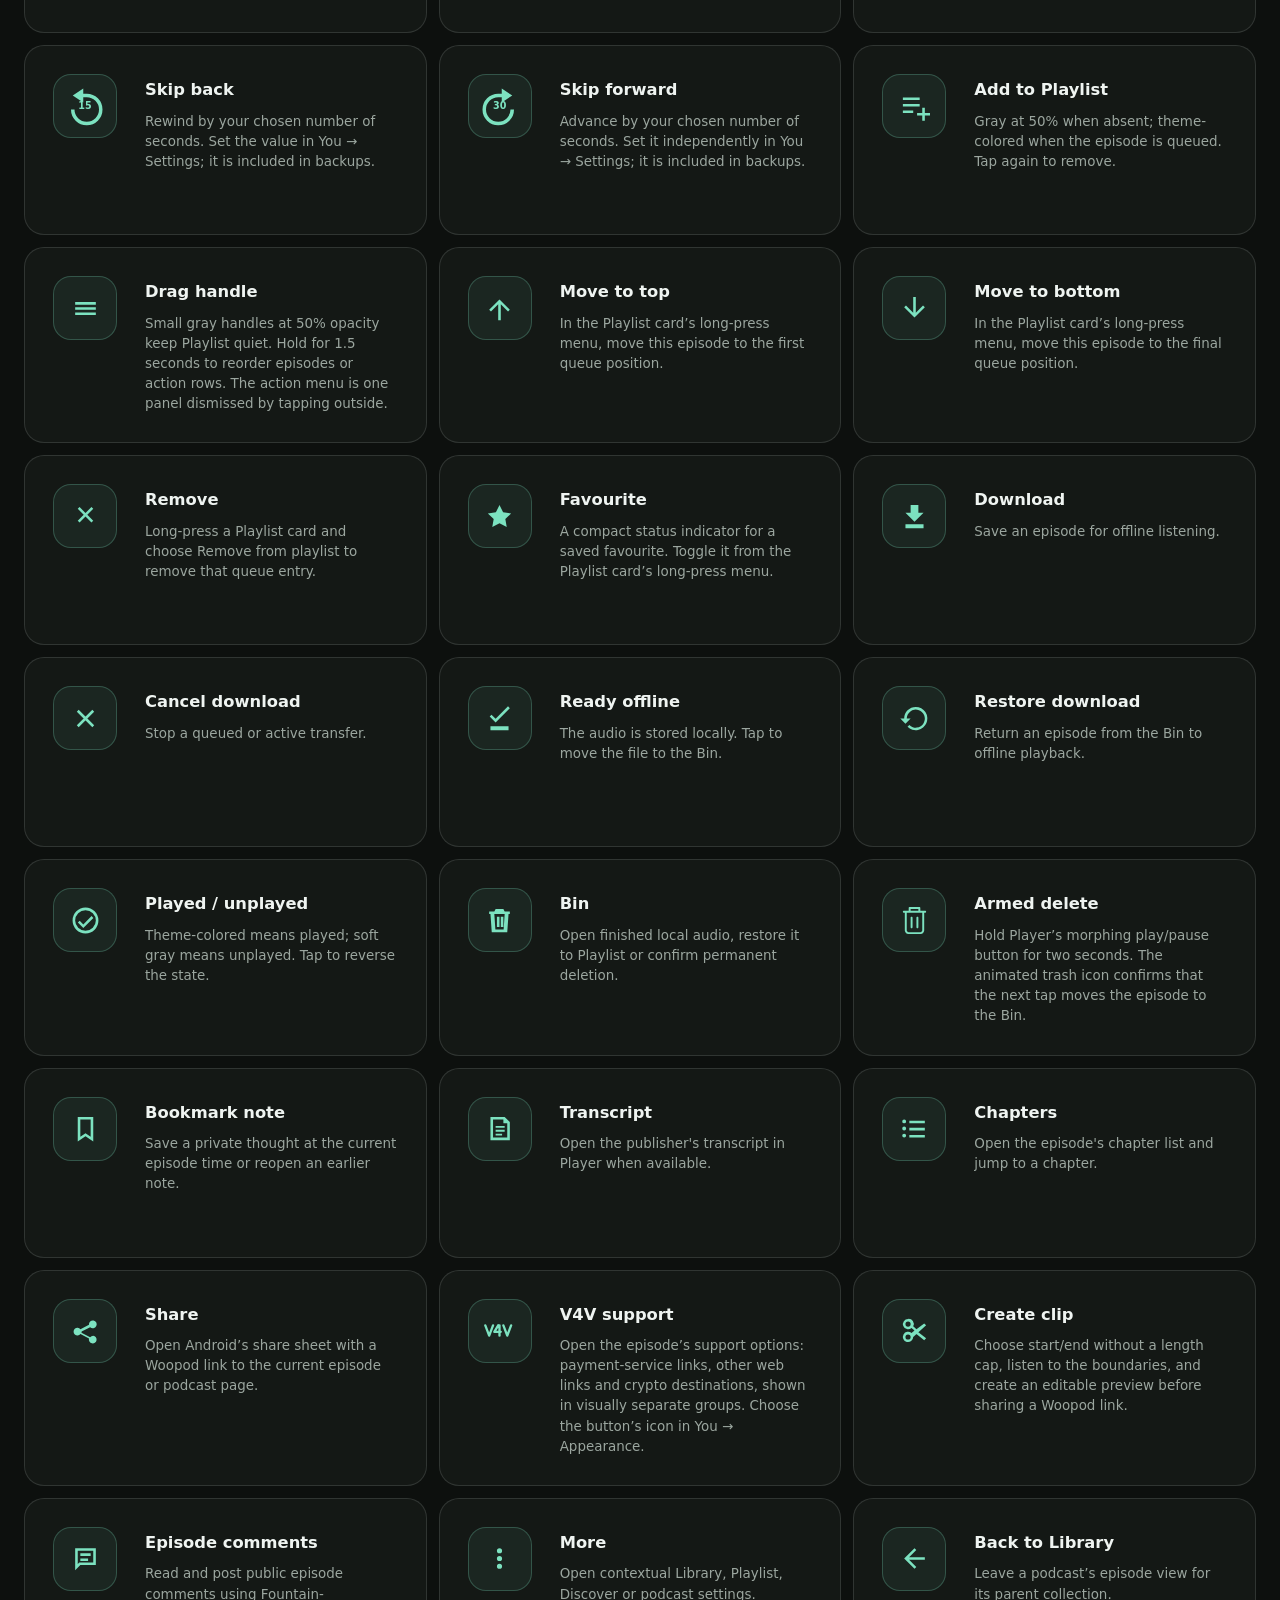
==== commit 433b3673: "Document individual support wallet choice and amount review" ====
--- a/index.html
+++ b/index.html
@@ -220,7 +220,7 @@
             <article class="doc-item" data-search="playlist sort priority date duration network"><div class="doc-status available">Available</div><h3>Sort your playlist</h3><p>Sort by publication date, podcast priority, duration, download date, podcast name, publisher network or listening progress. Progress is the percentage of the current replay listened; episodes with unknown duration stay last. Tap the same sort again to reverse it; hold and drag the sort choices to reorder the menu. Set podcast priority from 0 to 9 in podcast settings, the Library podcast long-press menu, or an episode’s Playlist long-press menu. Zero means no priority; 1 is highest, 9 lowest, and unprioritized shows sort last. See how many subscriptions use each priority as you choose it. Priorities and menu order are included in full backups. Network grouping requires a publisher identifier in the podcast feed; unavailable values stay at the end.</p></article>
             <article class="doc-item" data-search="bookmark timestamp note thought seek local"><div class="doc-status available">Available</div><h3>Timestamped bookmark notes</h3><p>Save a private thought at the current playback time, using the five-second rewind and play/pause controls to find the right moment. Browse All bookmarks from Library’s menu, view a single podcast’s bookmarks on its Library page, or search them locally in Discover. The editor offers Save, Clip and Delete; a clip starts at the bookmark time with its title as the initial public note. Bookmark notes and episode metadata are included in full backups.</p></article>
             <article class="doc-item" data-search="clip scissors share copy link start end time public comment identity WID"><div class="doc-status partial">Partial</div><h3>Create a clip link</h3><p>In Player, tap Scissors. Drag the timeline’s start/end handles, select Start or End, then slide the ruler for fine adjustment. Enter exact times reveals optional seconds or mm:ss input with millisecond precision; Use current position applies to the selected endpoint. Choose any valid portion of the episode—there is no clip-length cap. Woopod reads the actual episode length first; the timeline, fine ruler and typed times stop at that end. Exact times display as mm:ss or hh:mm:ss, and length reads in hours/minutes/seconds. Clip boundaries use the original audio timestamps; when the current episode uses another playback speed, equivalent Player timer positions are shown. The clip preview plays at normal speed. Listen with restart/play-pause or check the final five seconds. A thin green playhead follows the audio on the slider in both the editor and preview, remaining at its position when paused. Create clip opens an editable local preview; Share and Copy share link are available there once sharing details are ready. Comments allow up to 280 Unicode characters and 1,024 UTF-8 bytes. The link includes the feed address and public comment, so use public podcasts only. Older episodes automatically recover their feed from saved details or podcast directories and cache it for next time. If recovery fails, the visible header offers feed entry while local preview still works. Browser playback depends on the companion deployment; creating a link does not post a message or upload audio.</p></article>
-            <article class="doc-item" data-search="share bitcoin podcasting 2 value recipient clip scissors encrypted episode chat relay"><div class="doc-status partial">Partial</div><h3>Player action rail</h3><p>V4V opens the episode’s payment-service links, other support links and crypto destinations in a large window with visual separation and no group headings. After a successful feed check finds no value address, you can open an editable email draft asking the podcaster about support; it includes Lightning, funding-link and 60/40 guest split examples. Woopod does not send the email itself. In You → Appearance, choose V4V, Bitcoin, a currency symbol, a piggy bank or a coin for this button; your selection is included in backups. Hold any Player action icon for 1.5 seconds and drag left or right to reorder bookmarks, share, support, clips and comments; the order is backed up. The fixed Boost action prefers a connected NWC wallet. External-wallet alternatives for Lightning addresses remain in the top-right recipient overflow menu. A small info icon beside it explains the route and shows selectable XML reconstructed from saved public feed fields, with any alternative address shown separately; this is not the complete original XML and opening it makes no payment request. Direct node payments require a compatible connected wallet. When a node recipient’s published name contains one Lightning address or LNURL-pay code, Woopod can validate its payment service and use an invoice for that same share. The confirmation shows the alternative, service domain and description; the original split weights are preserved. A valid payment service does not prove ownership of the original node. The payment review allocates the publisher portion among routes supported by the connected wallet, preserving relative published split weights and showing excluded recipients before confirmation. Boost with a message sits beside Boost and lets you write a public episode comment. It is signed using your account before payment, shown in confirmation and posted with the boost amount only after every share is confirmed paid. It does not require the podcaster to have a linked profile. Direct node payments without custom routing records are available when the connected wallet advertises keysend; direct node boost metadata remains unsupported, and nodes requiring routing records need a validated invoice alternative or are excluded with an explanation. Real-wallet compatibility is still being tested. Ordinary invoices can use a signed BOLT-11 description or a matching service metadata hash; exact amount, signature, network and expiry are checked. Signed boost invoices always require the signed-request hash. Valid LNURLs in an address field are recognized even when a feed labels them as nodes or Lightning addresses. Boost with a message creates an episode comment rather than a private wallet note. If delivery fails, Retry message only sends the same signed comment again and never makes another payment. Unknown or partial payments cannot publish it. Accepted comments appear in the episode discussion immediately; other apps control when they index and display them. Preparation errors identify the failing recipient and service, amount, note or invoice step. Errors stay visible above the scrolling recipients, dismiss the keyboard and receive focus. The comments screen offers a support shortcut even when no comments exist. The comment icon opens public episode conversations using Fountain-compatible signed notes and standard podcast identity tags. Read and reply with your connected account; relay confirmations are shown individually. Podcast discussions are available from the podcast page and podcast settings. Episode details has Podcast Info and Episode Comments icons beneath the publication date. Podcast Info has a copy icon beside its RSS feed address. Pull down the episode list to refresh its feed. Publisher discussions remain separately accessible. Share opens Android’s share sheet with a full-episode Woopod player link. The podcast page also has a Share icon for its Woopod podcast page, with expandable episode details and links to the full player. Woopod can also open shared podcast, episode and clip links when Android routes them to the app. Clips play within their selected times; automatic routing requires the release domain verification setup. Shared podcast, episode and clip links open on woopod.com with social preview cards where supported. Scissors creates unlimited-length timed clips with native listening and an editable preview before sharing. The browser player plays within the selected clip boundaries; visibility in other podcast apps can vary.</p></article>
+            <article class="doc-item" data-search="share bitcoin podcasting 2 value recipient clip scissors encrypted episode chat relay"><div class="doc-status partial">Partial</div><h3>Player action rail</h3><p>V4V opens the episode’s payment-service links, other support links and crypto destinations in a large window with visual separation and no group headings. After a successful feed check finds no value address, you can open an editable email draft asking the podcaster about support; it includes Lightning, funding-link and 60/40 guest split examples. Woopod does not send the email itself. In You → Appearance, choose V4V, Bitcoin, a currency symbol, a piggy bank or a coin for this button; your selection is included in backups. Hold any Player action icon for 1.5 seconds and drag left or right to reorder bookmarks, share, support, clips and comments; the order is backed up. The fixed Boost action prefers a connected NWC wallet. The top-right recipient menu offers Support individually. Its modal offers Open external wallet and, when connected, With NWC wallet. A supported address has a small green checkmark beside it. The individual NWC total is prefilled from that recipient’s share of the current split, is editable, and includes the configured Woopod support share. Final confirmation shows only the selected recipient and Woopod; external wallets ask for their own amount. A small info icon beside it explains the route and shows selectable XML reconstructed from saved public feed fields, with any alternative address shown separately; this is not the complete original XML and opening it makes no payment request. Direct node payments require a compatible connected wallet. When a node recipient’s published name contains one Lightning address or LNURL-pay code, Woopod can validate its payment service and use an invoice for that same share. The confirmation shows the alternative, service domain and description; the original split weights are preserved. A valid payment service does not prove ownership of the original node. The payment review allocates the publisher portion among routes supported by the connected wallet, preserving relative published split weights and showing excluded recipients before confirmation. Boost with a message sits beside Boost and lets you write a public episode comment. It is signed using your account before payment, shown in confirmation and posted with the boost amount only after every share is confirmed paid. It does not require the podcaster to have a linked profile. Direct node payments without custom routing records are available when the connected wallet advertises keysend; direct node boost metadata remains unsupported, and nodes requiring routing records need a validated invoice alternative or are excluded with an explanation. Real-wallet compatibility is still being tested. Ordinary invoices can use a signed BOLT-11 description or a matching service metadata hash; exact amount, signature, network and expiry are checked. Signed boost invoices always require the signed-request hash. Valid LNURLs in an address field are recognized even when a feed labels them as nodes or Lightning addresses. Boost with a message creates an episode comment rather than a private wallet note. If delivery fails, Retry message only sends the same signed comment again and never makes another payment. Unknown or partial payments cannot publish it. Accepted comments appear in the episode discussion immediately; other apps control when they index and display them. Preparation errors identify the failing recipient and service, amount, note or invoice step. Errors stay visible above the scrolling recipients, dismiss the keyboard and receive focus. The comments screen offers a support shortcut even when no comments exist. The comment icon opens public episode conversations using Fountain-compatible signed notes and standard podcast identity tags. Read and reply with your connected account; relay confirmations are shown individually. Podcast discussions are available from the podcast page and podcast settings. Episode details has Podcast Info and Episode Comments icons beneath the publication date. Podcast Info has a copy icon beside its RSS feed address. Pull down the episode list to refresh its feed. Publisher discussions remain separately accessible. Share opens Android’s share sheet with a full-episode Woopod player link. The podcast page also has a Share icon for its Woopod podcast page, with expandable episode details and links to the full player. Woopod can also open shared podcast, episode and clip links when Android routes them to the app. Clips play within their selected times; automatic routing requires the release domain verification setup. Shared podcast, episode and clip links open on woopod.com with social preview cards where supported. Scissors creates unlimited-length timed clips with native listening and an editable preview before sharing. The browser player plays within the selected clip boundaries; visibility in other podcast apps can vary.</p></article>
             <article class="doc-item" data-search="episode description notes chapters timestamp show notes info"><div class="doc-status available">Available</div><h3>Descriptions &amp; chapters</h3><p>Player follows the current chapter title and artwork. In Appearance, choose a straight, zigzag or wave progress line; the shaped styles follow chapter lengths and the choice is backed up. A link icon on the artwork means the current chapter has a publisher link; tap the artwork to open it. Open Chapters for a nearly full-screen list with artwork, starting times and play controls. Its scissors button opens the clip maker with the chapter title and an editable range ending one second before the next chapter, or at the episode end for the final chapter. The Player menu can be reordered by holding its handles; its order is backed up. Inline chapters, timestamps and Podcasting 2.0 JSON chapter files are supported.</p></article>
             <article class="doc-item" data-search="external chapters transcript bookmarks notes"><div class="doc-status partial">Partial</div><h3>Transcripts &amp; listening context</h3><p>Open publisher transcripts in Player while keeping playback controls visible. Timed WebVTT, SRT and JSON follow playback; HTML and plain text are readable without timing. Scroll manually to pause following. Transcripts load on demand; embedded media chapters are still planned.</p></article>
             <article class="doc-item" data-search="sleep timer schedule"><div class="doc-status planned">Roadmap</div><h3>Sleep timer</h3><p>A timer and recurring listening schedule are part of the product scope, but are not in the current preview.</p></article>
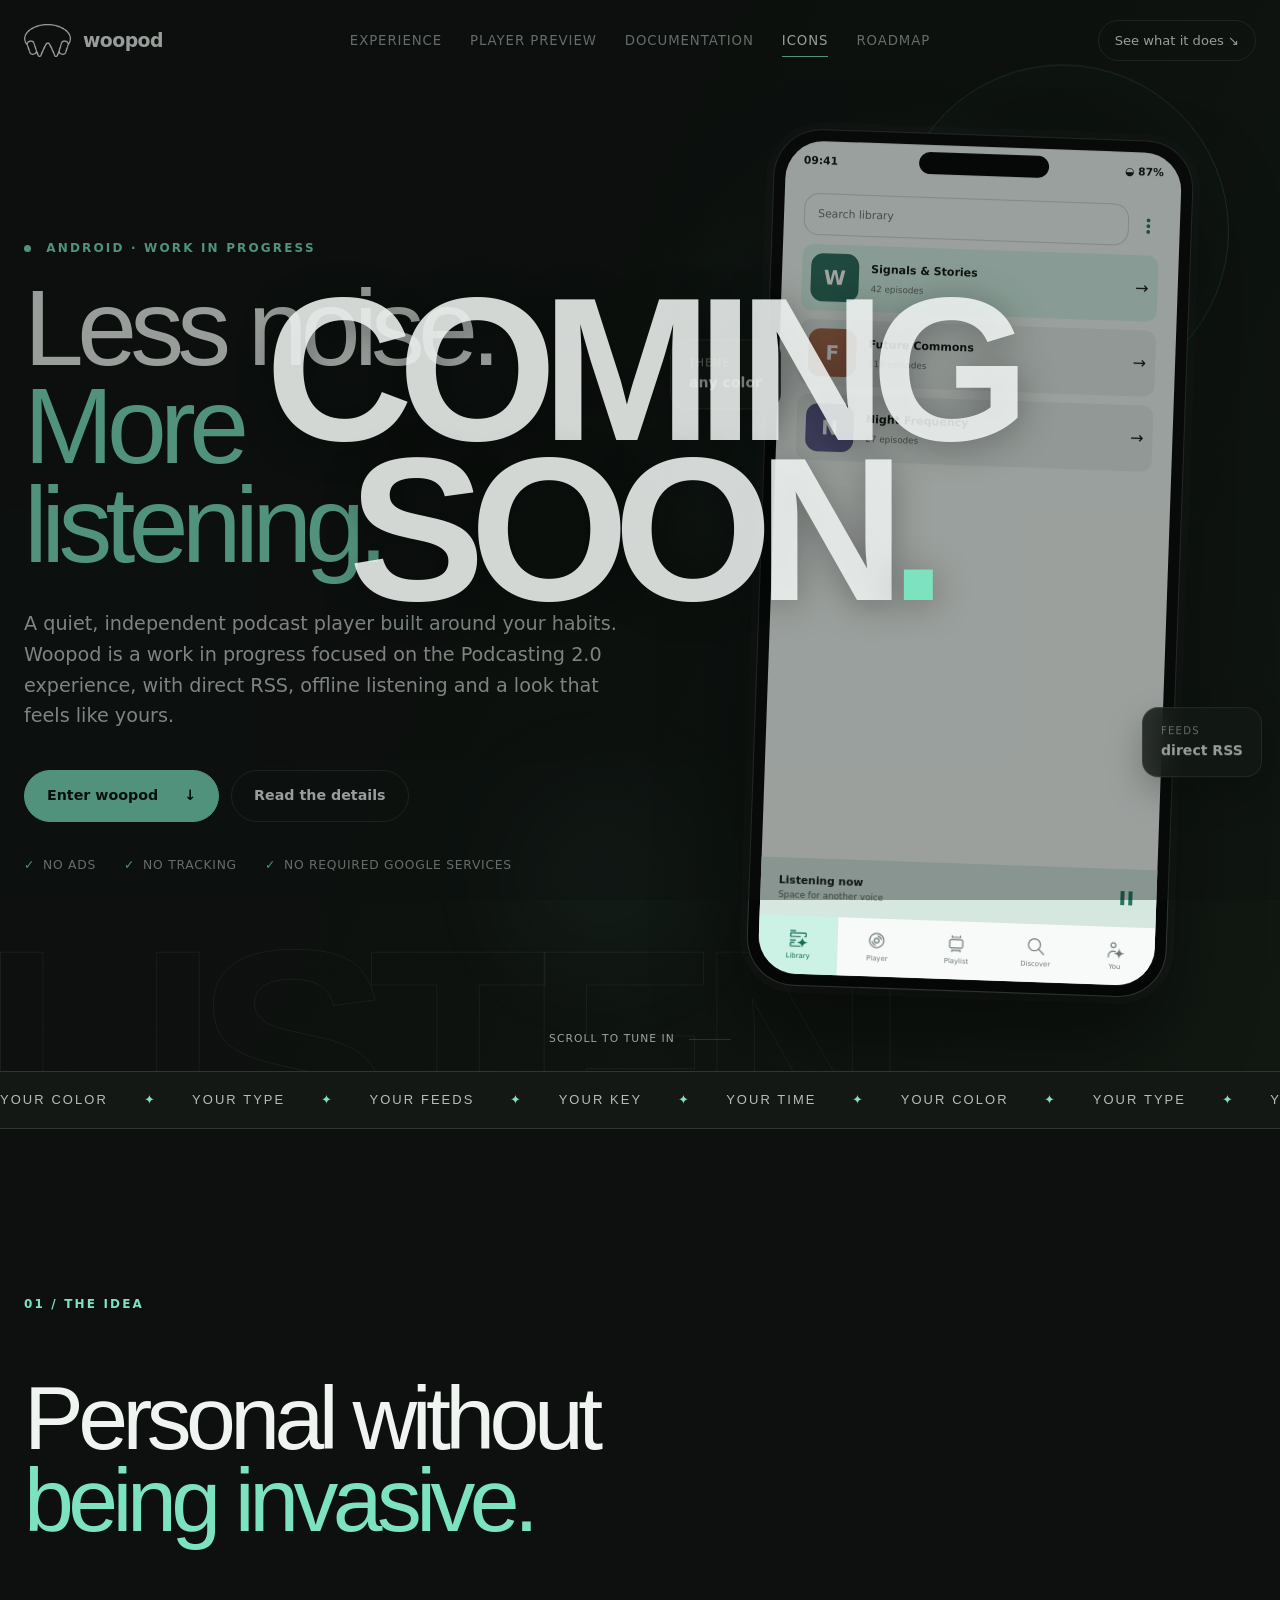
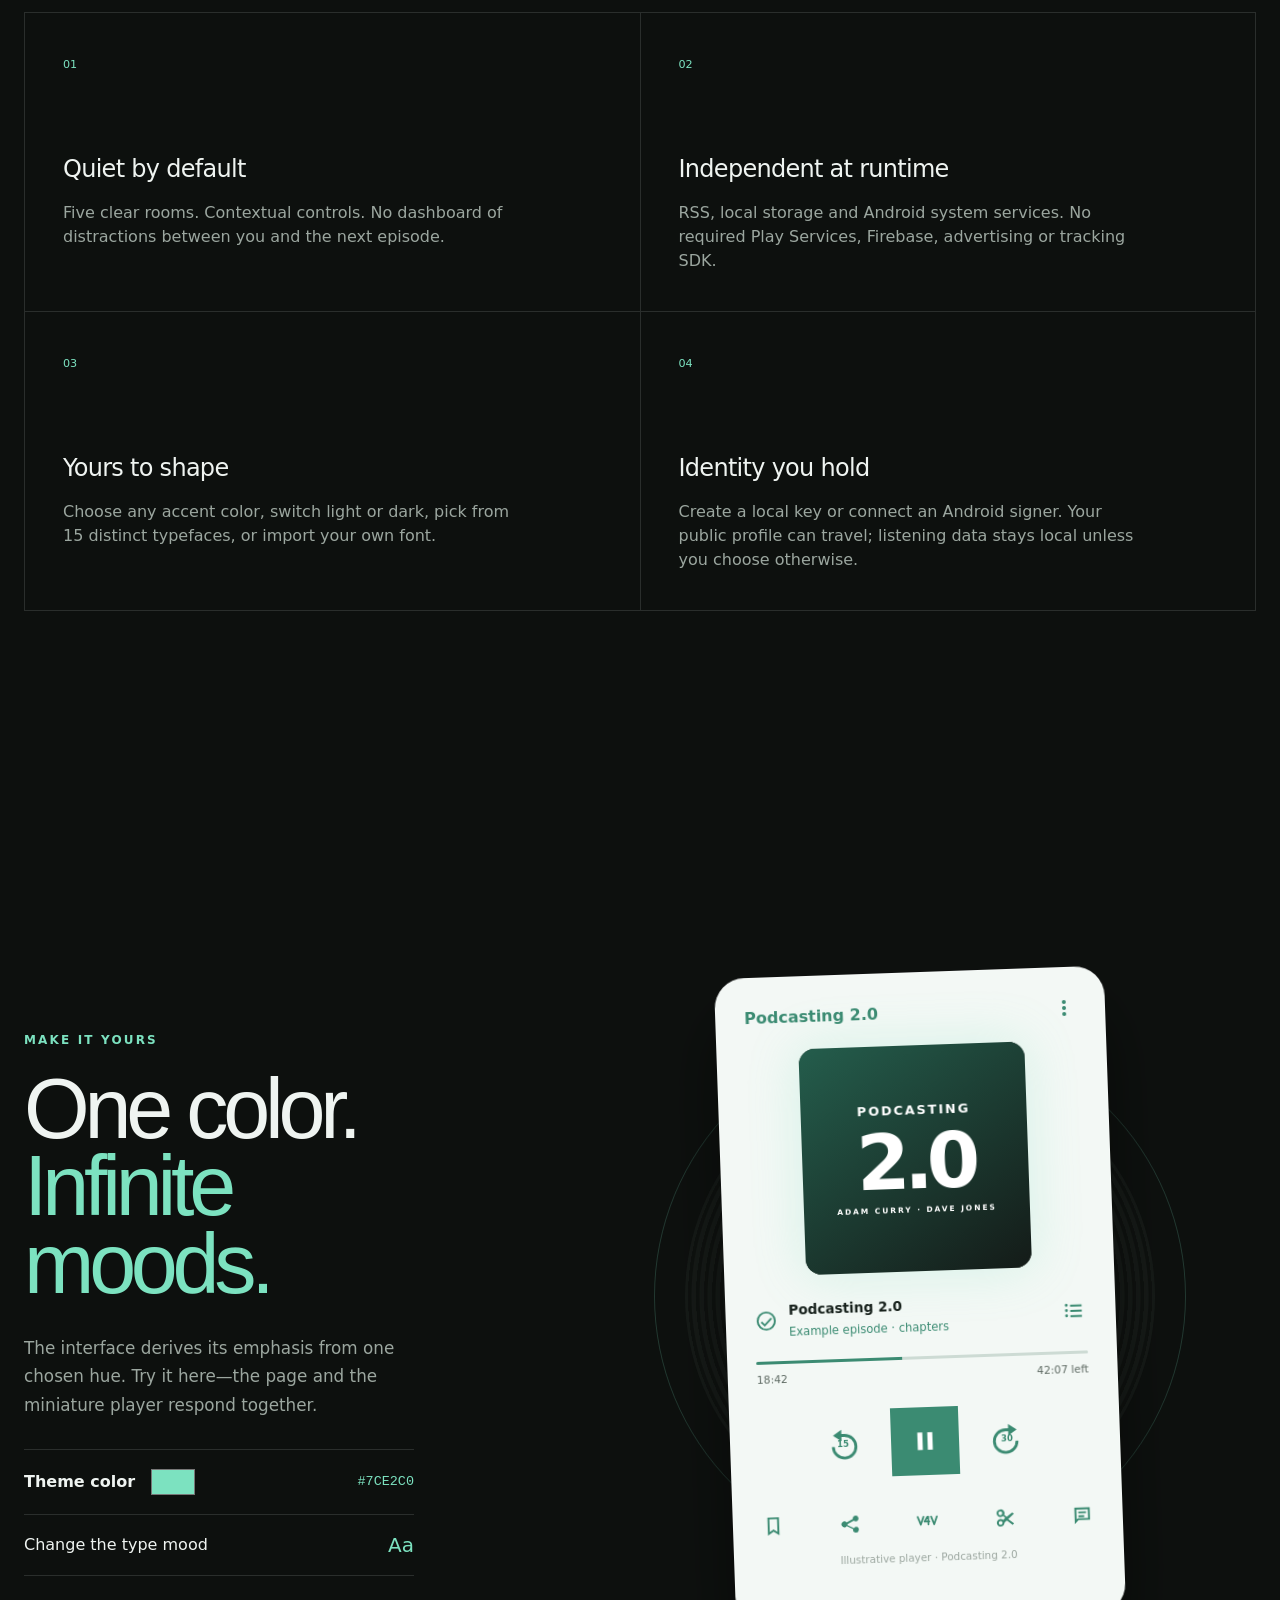
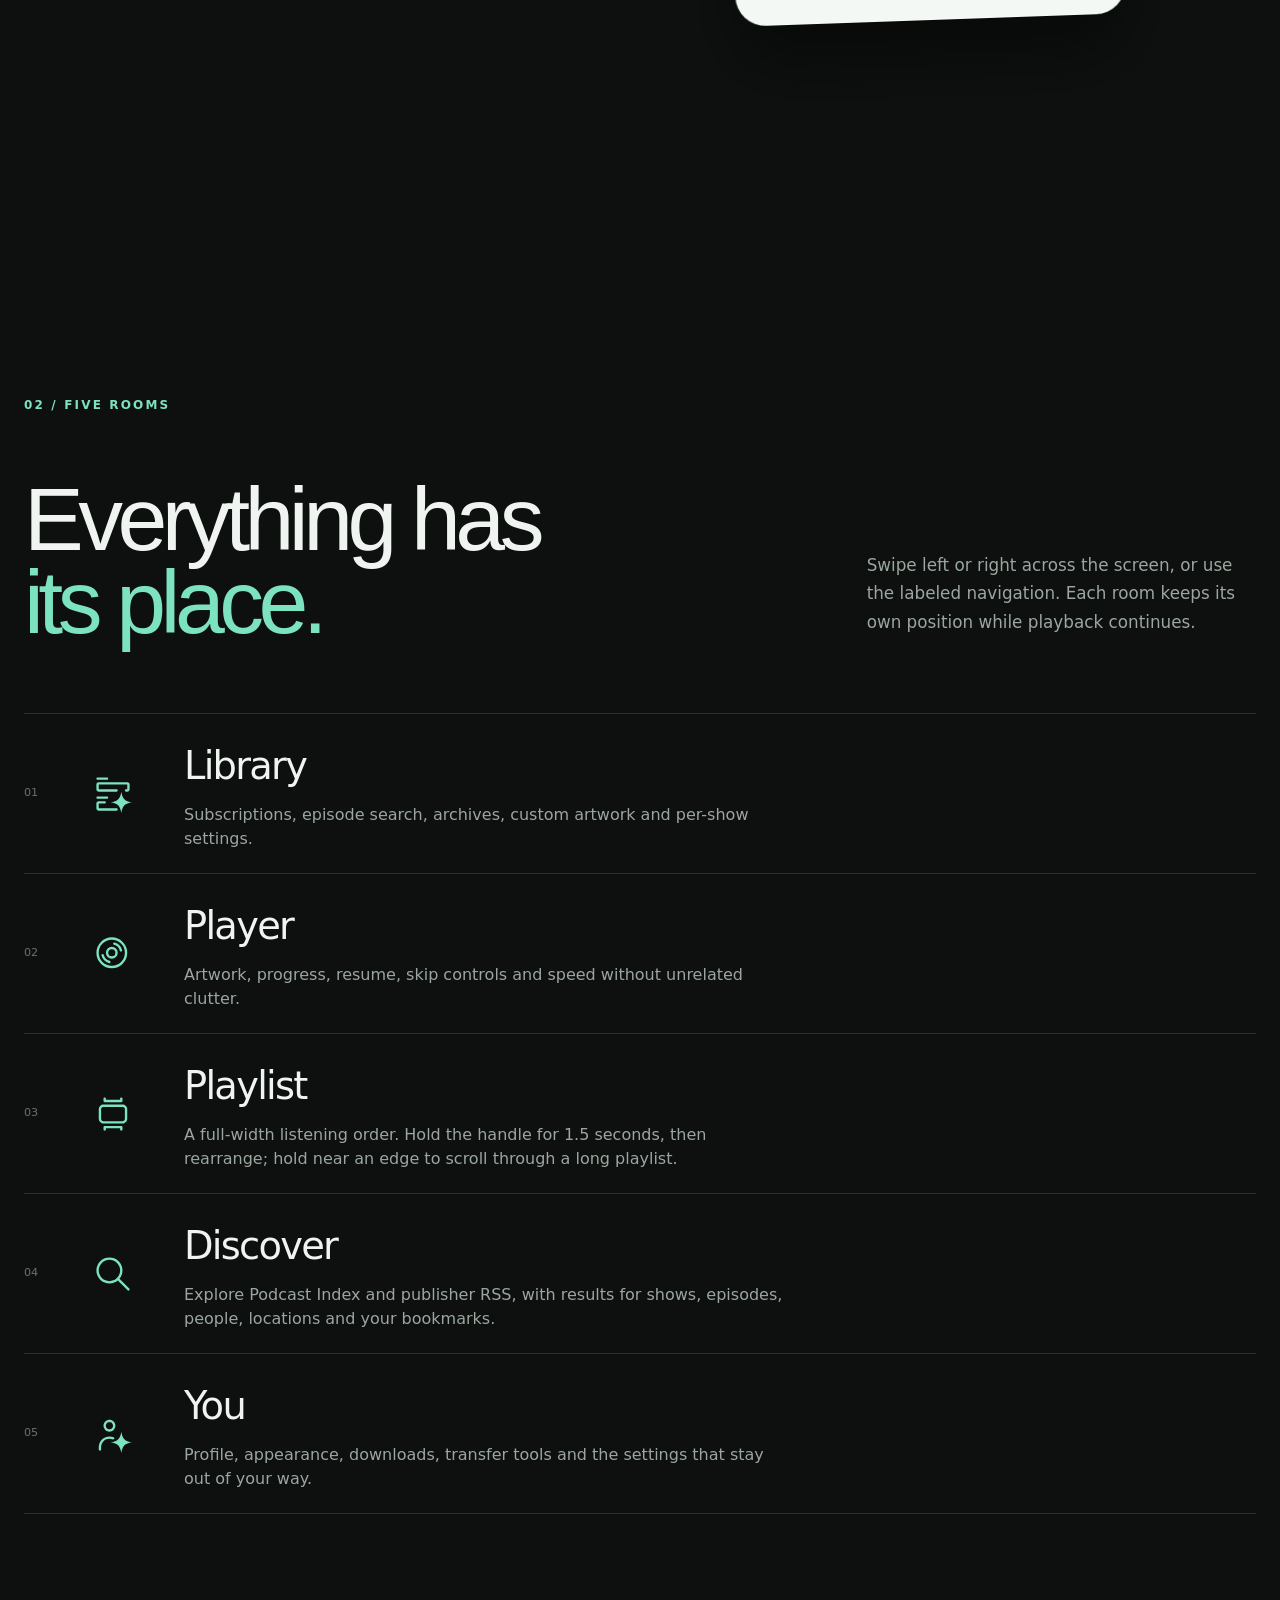
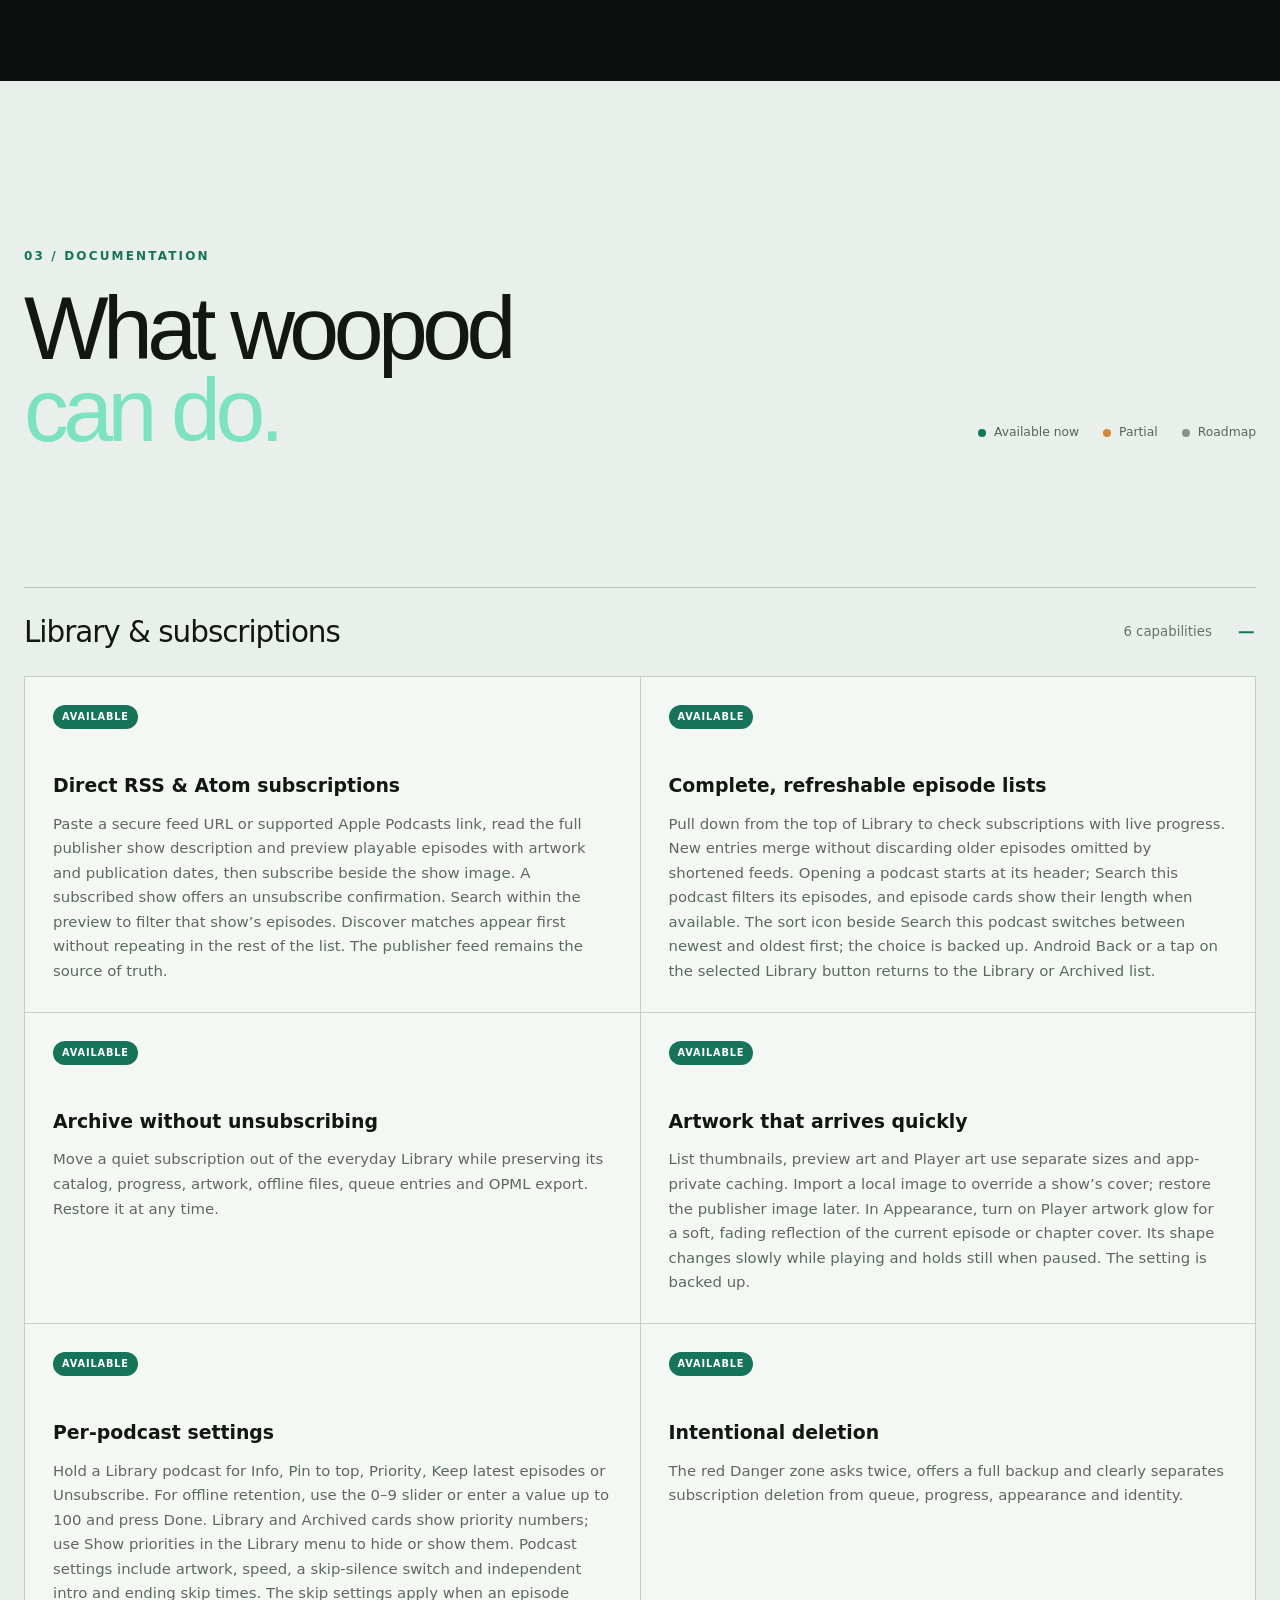
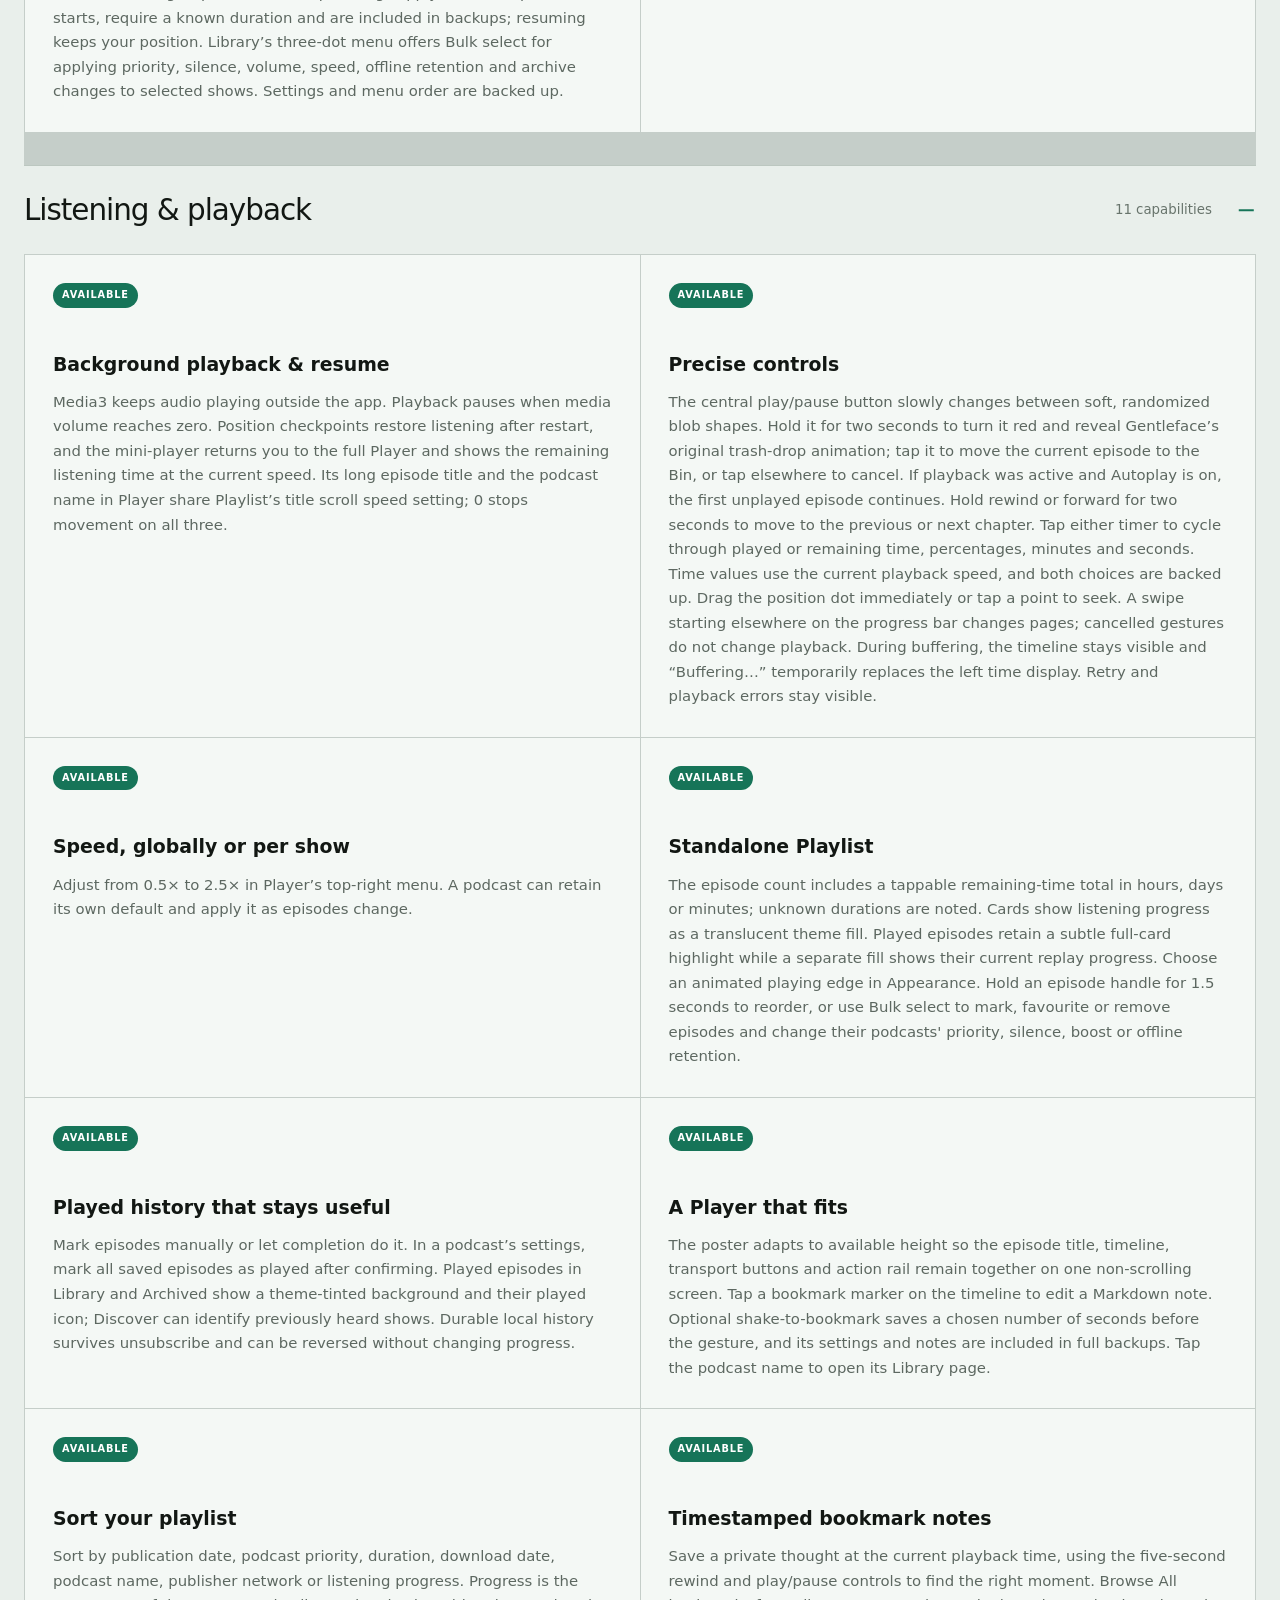
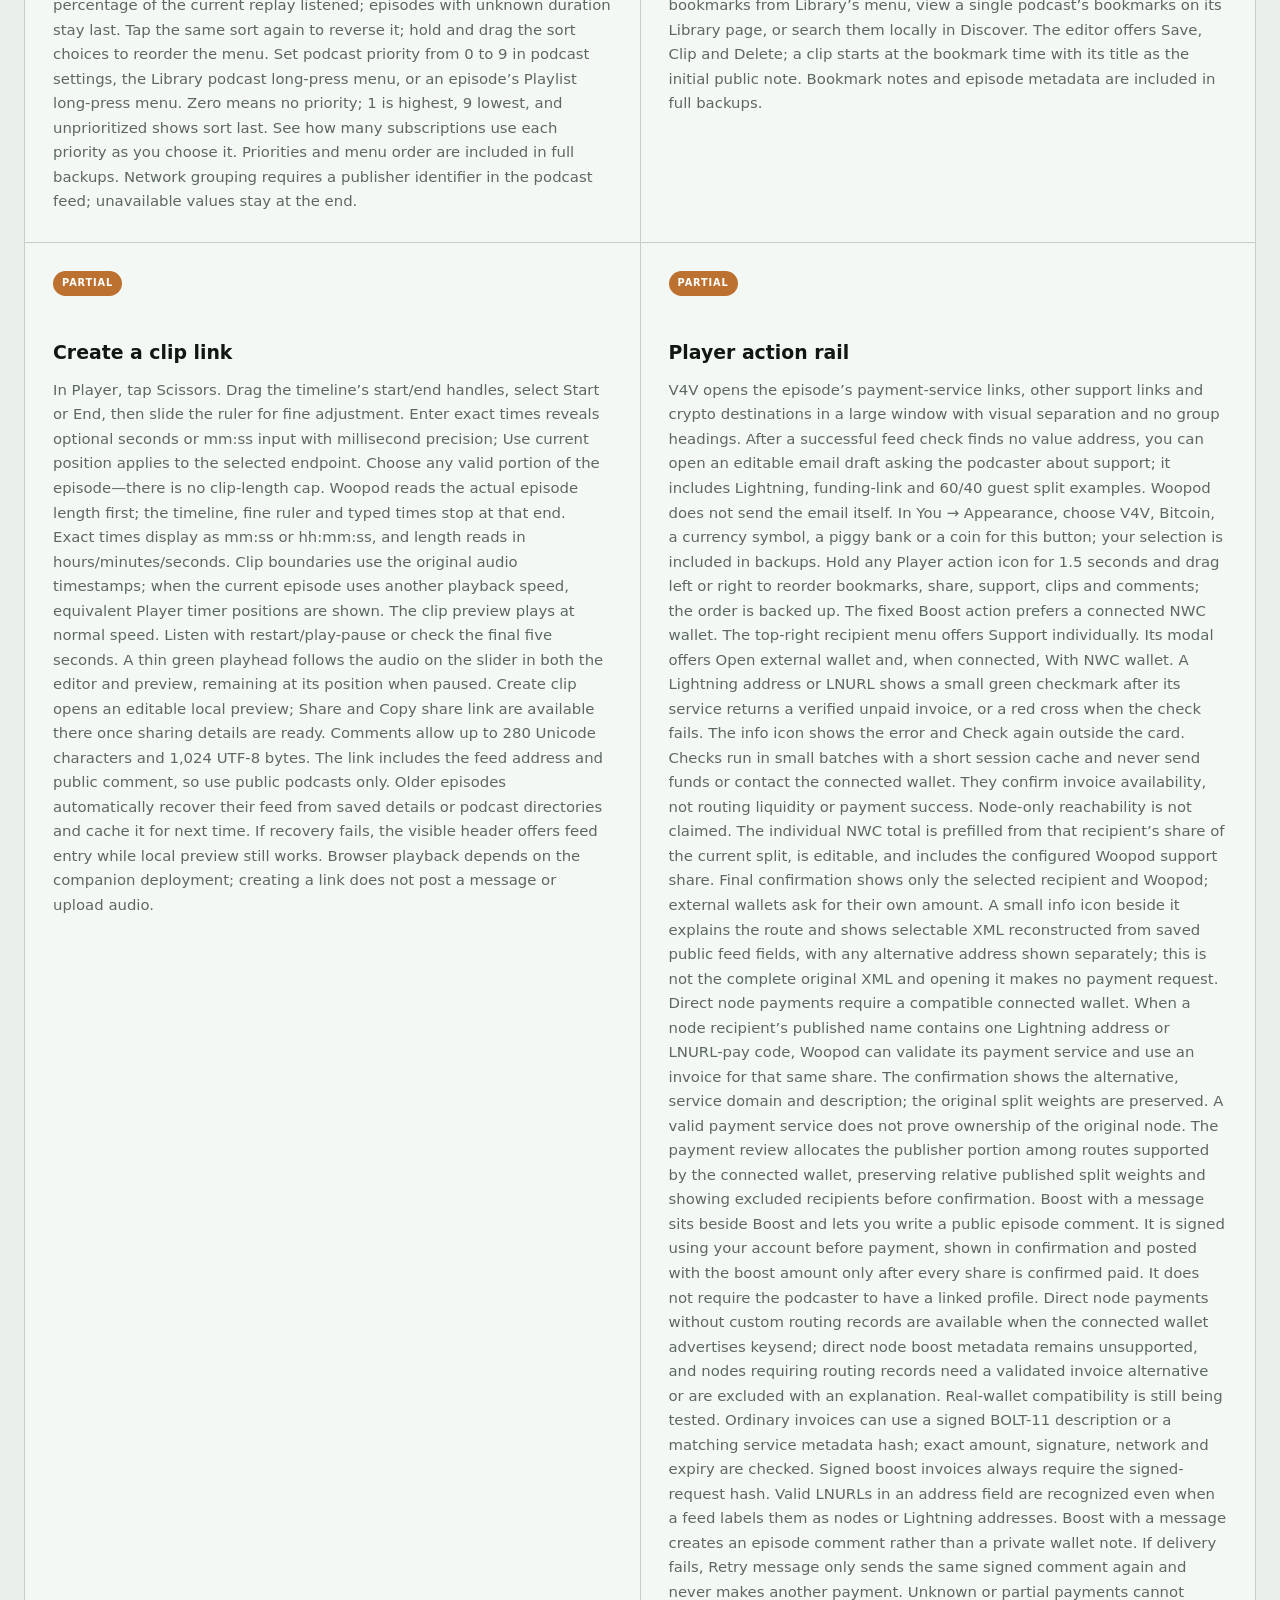
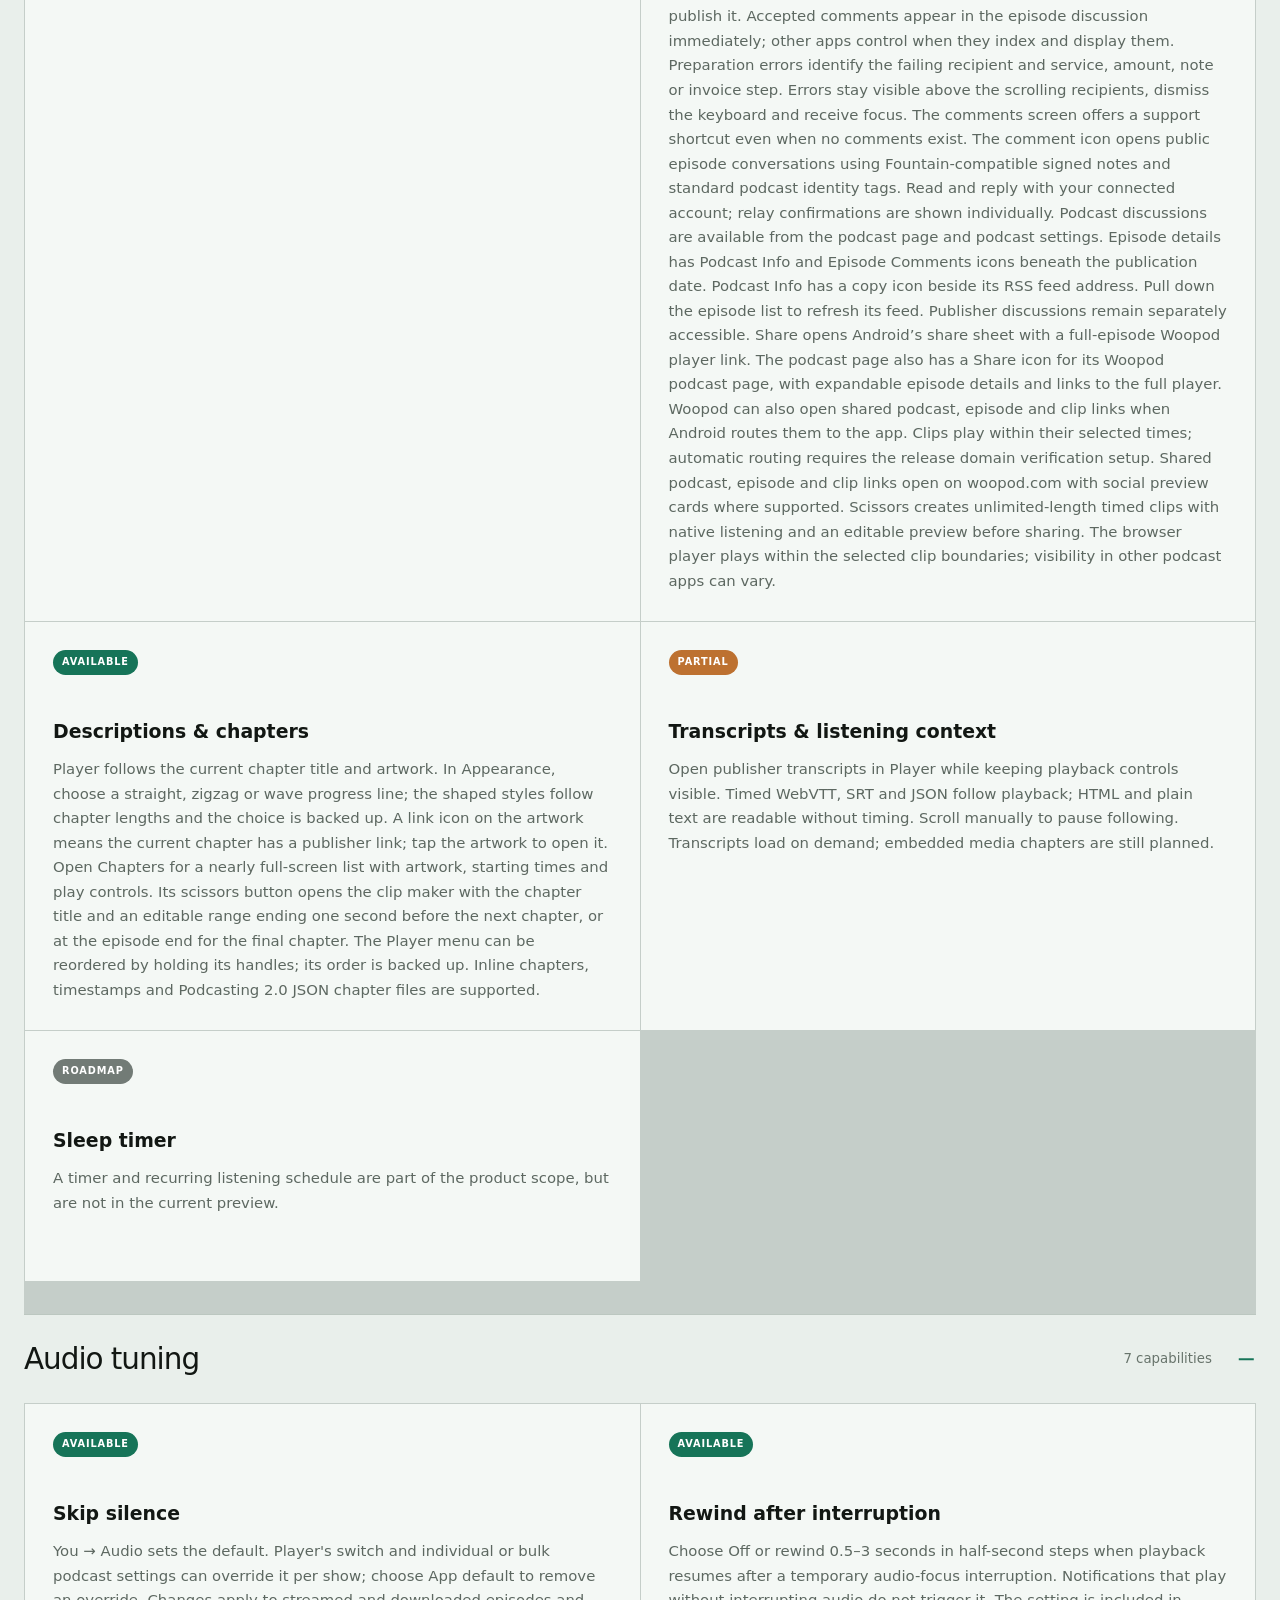
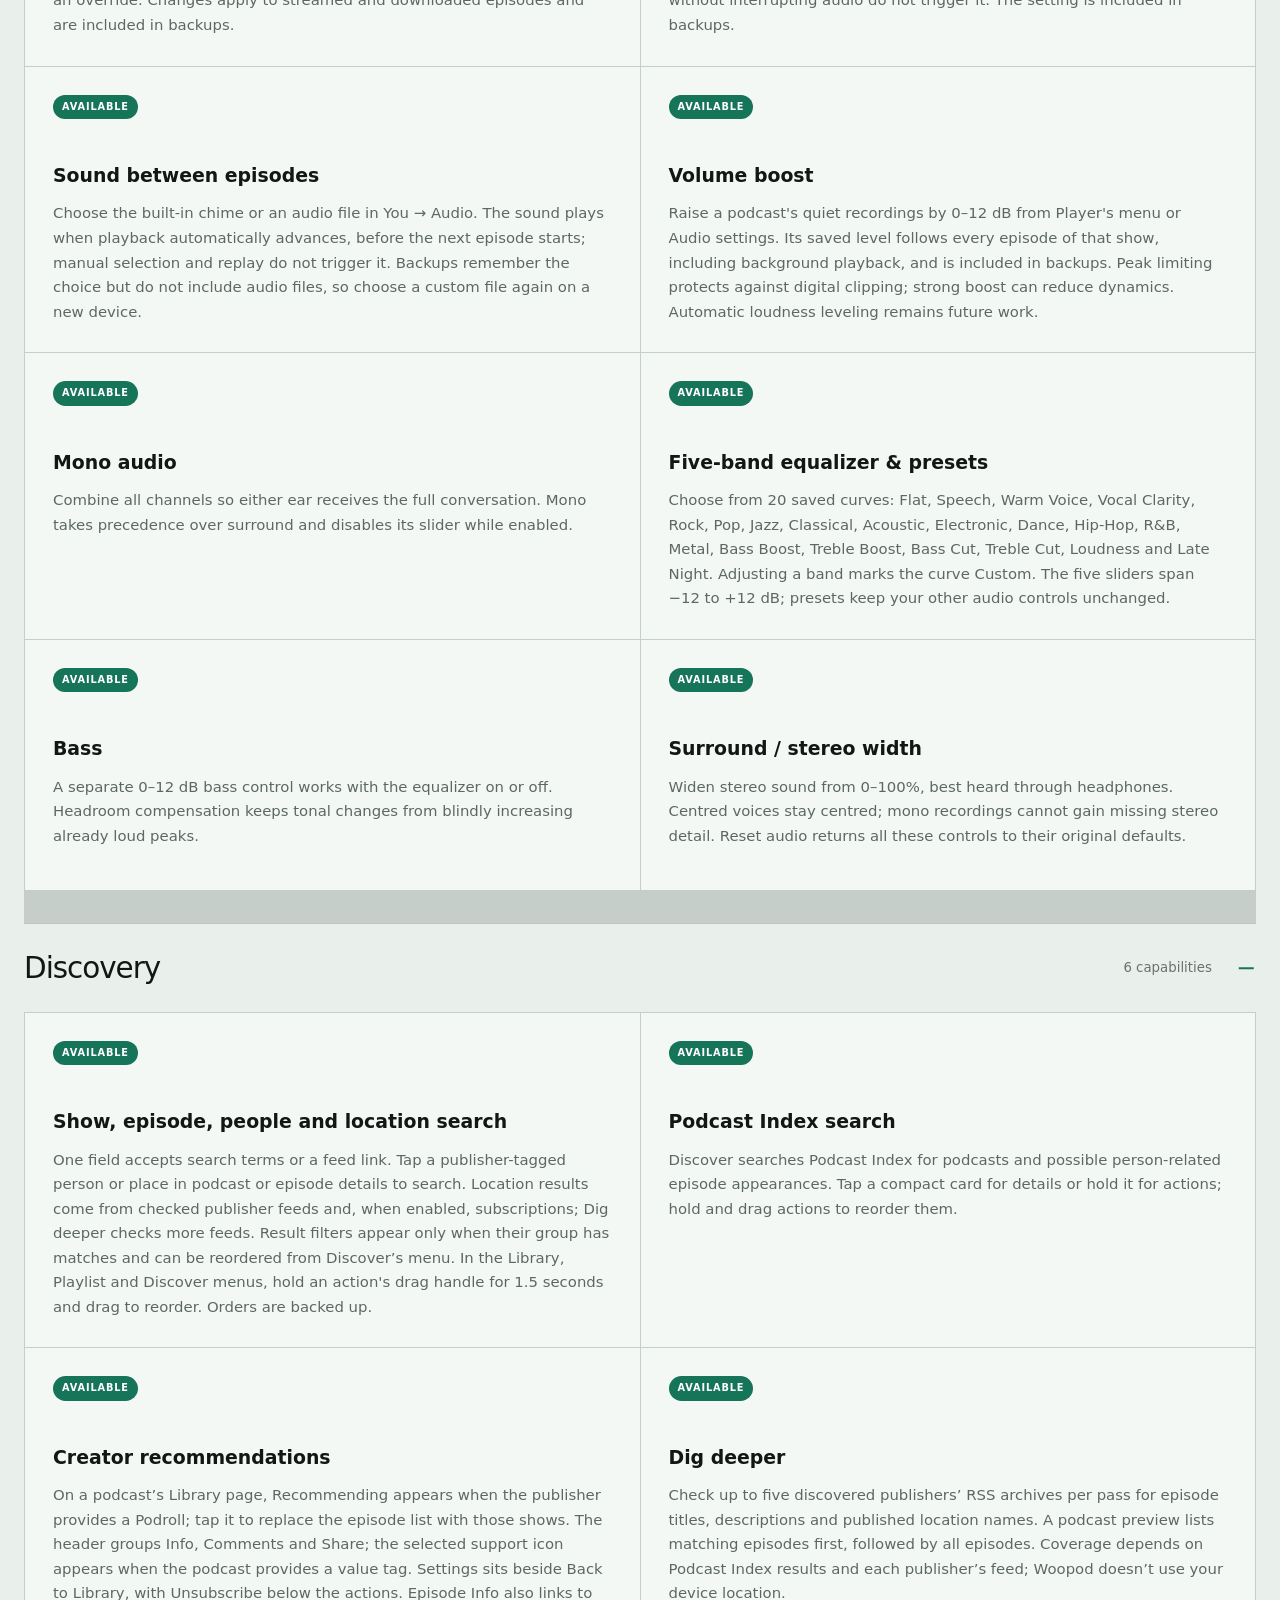
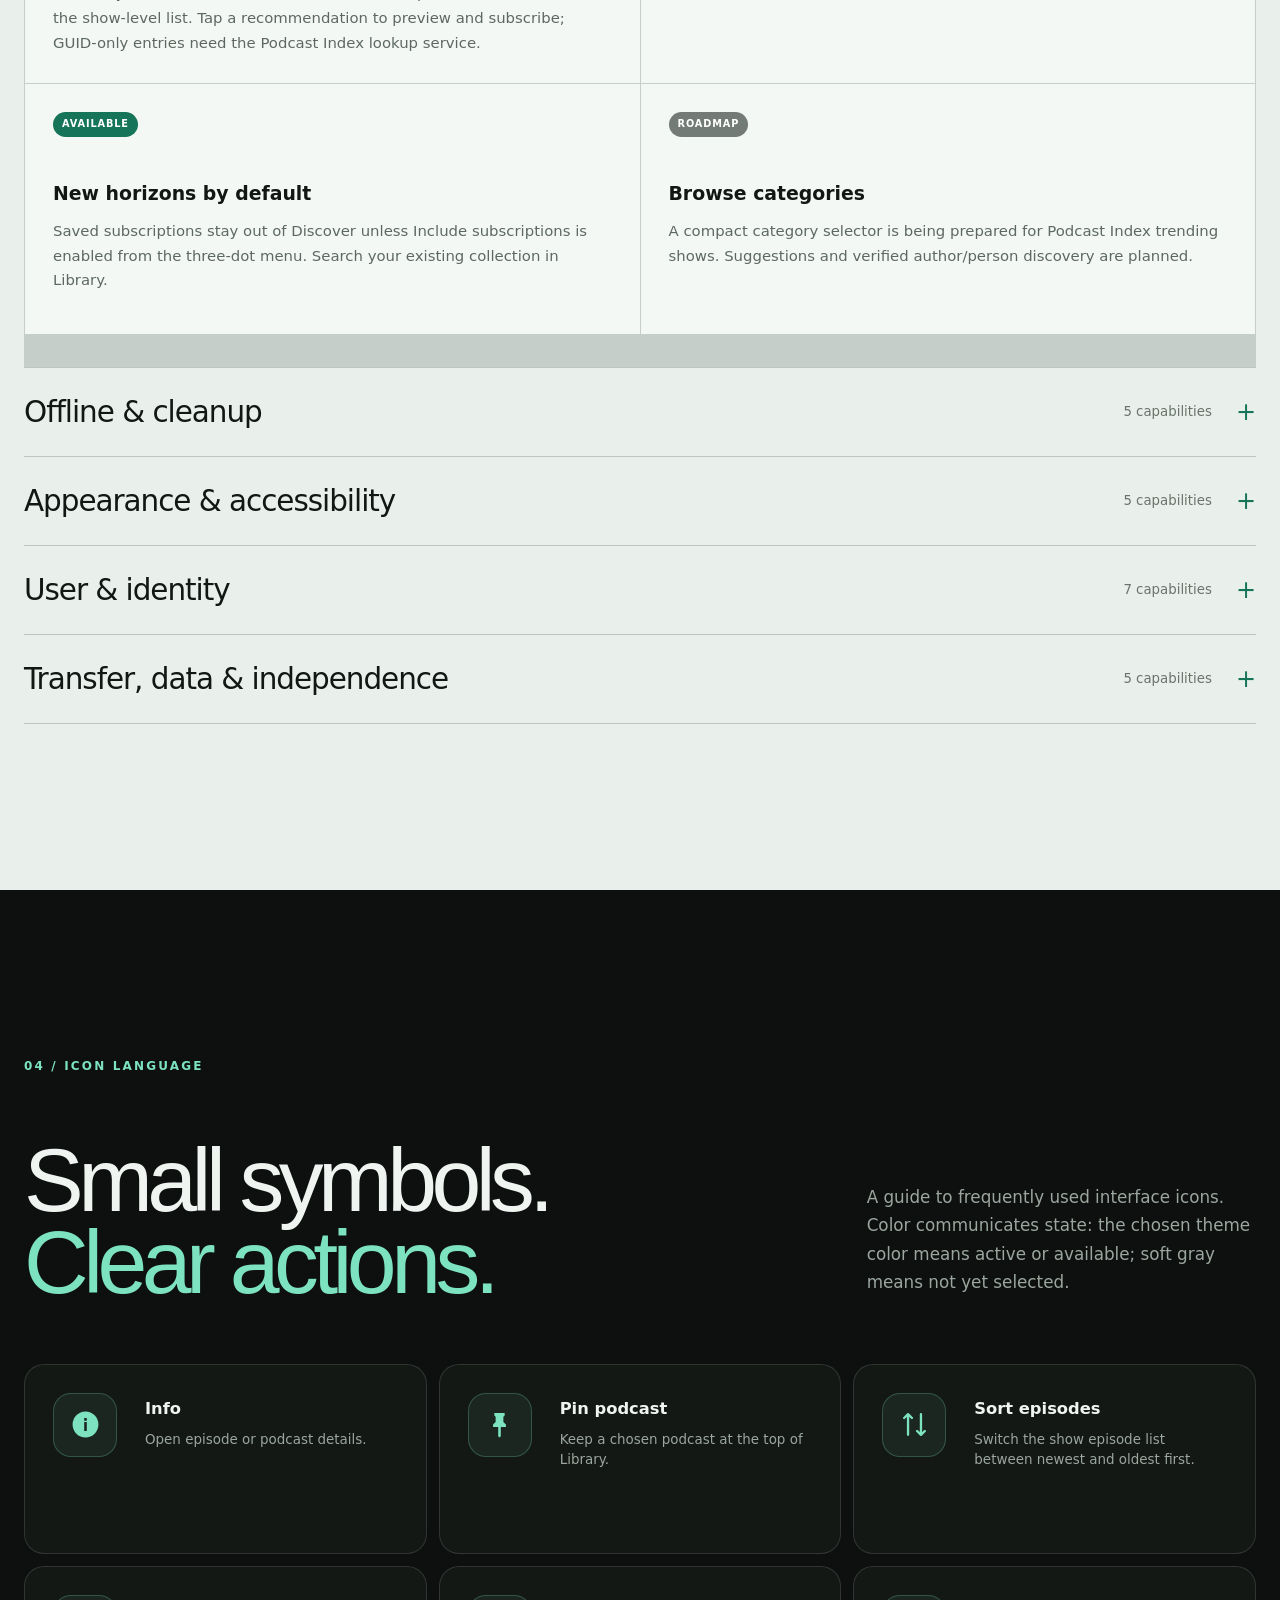
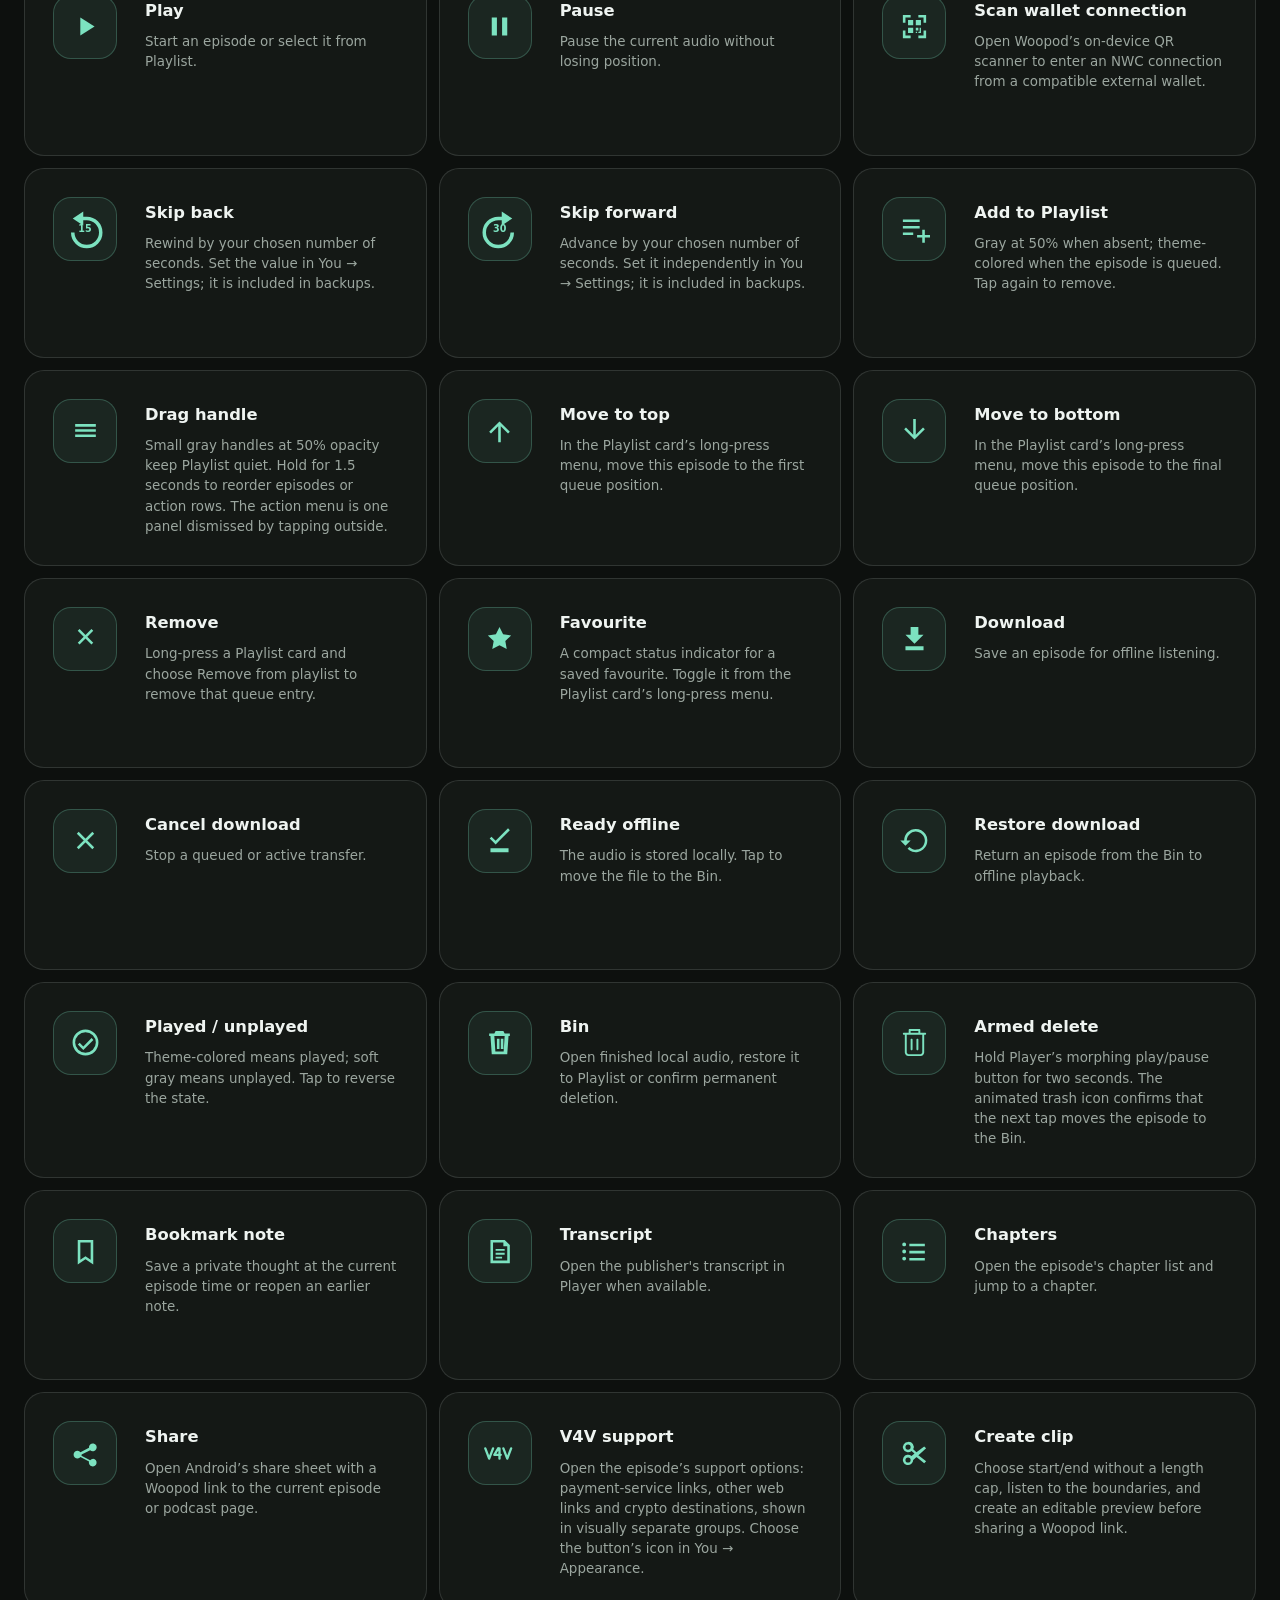
==== commit 0693e75e: "Document recipient availability checks and retry details" ====
--- a/index.html
+++ b/index.html
@@ -220,7 +220,7 @@
             <article class="doc-item" data-search="playlist sort priority date duration network"><div class="doc-status available">Available</div><h3>Sort your playlist</h3><p>Sort by publication date, podcast priority, duration, download date, podcast name, publisher network or listening progress. Progress is the percentage of the current replay listened; episodes with unknown duration stay last. Tap the same sort again to reverse it; hold and drag the sort choices to reorder the menu. Set podcast priority from 0 to 9 in podcast settings, the Library podcast long-press menu, or an episode’s Playlist long-press menu. Zero means no priority; 1 is highest, 9 lowest, and unprioritized shows sort last. See how many subscriptions use each priority as you choose it. Priorities and menu order are included in full backups. Network grouping requires a publisher identifier in the podcast feed; unavailable values stay at the end.</p></article>
             <article class="doc-item" data-search="bookmark timestamp note thought seek local"><div class="doc-status available">Available</div><h3>Timestamped bookmark notes</h3><p>Save a private thought at the current playback time, using the five-second rewind and play/pause controls to find the right moment. Browse All bookmarks from Library’s menu, view a single podcast’s bookmarks on its Library page, or search them locally in Discover. The editor offers Save, Clip and Delete; a clip starts at the bookmark time with its title as the initial public note. Bookmark notes and episode metadata are included in full backups.</p></article>
             <article class="doc-item" data-search="clip scissors share copy link start end time public comment identity WID"><div class="doc-status partial">Partial</div><h3>Create a clip link</h3><p>In Player, tap Scissors. Drag the timeline’s start/end handles, select Start or End, then slide the ruler for fine adjustment. Enter exact times reveals optional seconds or mm:ss input with millisecond precision; Use current position applies to the selected endpoint. Choose any valid portion of the episode—there is no clip-length cap. Woopod reads the actual episode length first; the timeline, fine ruler and typed times stop at that end. Exact times display as mm:ss or hh:mm:ss, and length reads in hours/minutes/seconds. Clip boundaries use the original audio timestamps; when the current episode uses another playback speed, equivalent Player timer positions are shown. The clip preview plays at normal speed. Listen with restart/play-pause or check the final five seconds. A thin green playhead follows the audio on the slider in both the editor and preview, remaining at its position when paused. Create clip opens an editable local preview; Share and Copy share link are available there once sharing details are ready. Comments allow up to 280 Unicode characters and 1,024 UTF-8 bytes. The link includes the feed address and public comment, so use public podcasts only. Older episodes automatically recover their feed from saved details or podcast directories and cache it for next time. If recovery fails, the visible header offers feed entry while local preview still works. Browser playback depends on the companion deployment; creating a link does not post a message or upload audio.</p></article>
-            <article class="doc-item" data-search="share bitcoin podcasting 2 value recipient clip scissors encrypted episode chat relay"><div class="doc-status partial">Partial</div><h3>Player action rail</h3><p>V4V opens the episode’s payment-service links, other support links and crypto destinations in a large window with visual separation and no group headings. After a successful feed check finds no value address, you can open an editable email draft asking the podcaster about support; it includes Lightning, funding-link and 60/40 guest split examples. Woopod does not send the email itself. In You → Appearance, choose V4V, Bitcoin, a currency symbol, a piggy bank or a coin for this button; your selection is included in backups. Hold any Player action icon for 1.5 seconds and drag left or right to reorder bookmarks, share, support, clips and comments; the order is backed up. The fixed Boost action prefers a connected NWC wallet. The top-right recipient menu offers Support individually. Its modal offers Open external wallet and, when connected, With NWC wallet. A supported address has a small green checkmark beside it. The individual NWC total is prefilled from that recipient’s share of the current split, is editable, and includes the configured Woopod support share. Final confirmation shows only the selected recipient and Woopod; external wallets ask for their own amount. A small info icon beside it explains the route and shows selectable XML reconstructed from saved public feed fields, with any alternative address shown separately; this is not the complete original XML and opening it makes no payment request. Direct node payments require a compatible connected wallet. When a node recipient’s published name contains one Lightning address or LNURL-pay code, Woopod can validate its payment service and use an invoice for that same share. The confirmation shows the alternative, service domain and description; the original split weights are preserved. A valid payment service does not prove ownership of the original node. The payment review allocates the publisher portion among routes supported by the connected wallet, preserving relative published split weights and showing excluded recipients before confirmation. Boost with a message sits beside Boost and lets you write a public episode comment. It is signed using your account before payment, shown in confirmation and posted with the boost amount only after every share is confirmed paid. It does not require the podcaster to have a linked profile. Direct node payments without custom routing records are available when the connected wallet advertises keysend; direct node boost metadata remains unsupported, and nodes requiring routing records need a validated invoice alternative or are excluded with an explanation. Real-wallet compatibility is still being tested. Ordinary invoices can use a signed BOLT-11 description or a matching service metadata hash; exact amount, signature, network and expiry are checked. Signed boost invoices always require the signed-request hash. Valid LNURLs in an address field are recognized even when a feed labels them as nodes or Lightning addresses. Boost with a message creates an episode comment rather than a private wallet note. If delivery fails, Retry message only sends the same signed comment again and never makes another payment. Unknown or partial payments cannot publish it. Accepted comments appear in the episode discussion immediately; other apps control when they index and display them. Preparation errors identify the failing recipient and service, amount, note or invoice step. Errors stay visible above the scrolling recipients, dismiss the keyboard and receive focus. The comments screen offers a support shortcut even when no comments exist. The comment icon opens public episode conversations using Fountain-compatible signed notes and standard podcast identity tags. Read and reply with your connected account; relay confirmations are shown individually. Podcast discussions are available from the podcast page and podcast settings. Episode details has Podcast Info and Episode Comments icons beneath the publication date. Podcast Info has a copy icon beside its RSS feed address. Pull down the episode list to refresh its feed. Publisher discussions remain separately accessible. Share opens Android’s share sheet with a full-episode Woopod player link. The podcast page also has a Share icon for its Woopod podcast page, with expandable episode details and links to the full player. Woopod can also open shared podcast, episode and clip links when Android routes them to the app. Clips play within their selected times; automatic routing requires the release domain verification setup. Shared podcast, episode and clip links open on woopod.com with social preview cards where supported. Scissors creates unlimited-length timed clips with native listening and an editable preview before sharing. The browser player plays within the selected clip boundaries; visibility in other podcast apps can vary.</p></article>
+            <article class="doc-item" data-search="share bitcoin podcasting 2 value recipient clip scissors encrypted episode chat relay"><div class="doc-status partial">Partial</div><h3>Player action rail</h3><p>V4V opens the episode’s payment-service links, other support links and crypto destinations in a large window with visual separation and no group headings. After a successful feed check finds no value address, you can open an editable email draft asking the podcaster about support; it includes Lightning, funding-link and 60/40 guest split examples. Woopod does not send the email itself. In You → Appearance, choose V4V, Bitcoin, a currency symbol, a piggy bank or a coin for this button; your selection is included in backups. Hold any Player action icon for 1.5 seconds and drag left or right to reorder bookmarks, share, support, clips and comments; the order is backed up. The fixed Boost action prefers a connected NWC wallet. The top-right recipient menu offers Support individually. Its modal offers Open external wallet and, when connected, With NWC wallet. A Lightning address or LNURL shows a small green checkmark after its service returns a verified unpaid invoice, or a red cross when the check fails. The info icon shows the error and Check again outside the card. Checks run in small batches with a short session cache and never send funds or contact the connected wallet. They confirm invoice availability, not routing liquidity or payment success. Node-only reachability is not claimed. The individual NWC total is prefilled from that recipient’s share of the current split, is editable, and includes the configured Woopod support share. Final confirmation shows only the selected recipient and Woopod; external wallets ask for their own amount. A small info icon beside it explains the route and shows selectable XML reconstructed from saved public feed fields, with any alternative address shown separately; this is not the complete original XML and opening it makes no payment request. Direct node payments require a compatible connected wallet. When a node recipient’s published name contains one Lightning address or LNURL-pay code, Woopod can validate its payment service and use an invoice for that same share. The confirmation shows the alternative, service domain and description; the original split weights are preserved. A valid payment service does not prove ownership of the original node. The payment review allocates the publisher portion among routes supported by the connected wallet, preserving relative published split weights and showing excluded recipients before confirmation. Boost with a message sits beside Boost and lets you write a public episode comment. It is signed using your account before payment, shown in confirmation and posted with the boost amount only after every share is confirmed paid. It does not require the podcaster to have a linked profile. Direct node payments without custom routing records are available when the connected wallet advertises keysend; direct node boost metadata remains unsupported, and nodes requiring routing records need a validated invoice alternative or are excluded with an explanation. Real-wallet compatibility is still being tested. Ordinary invoices can use a signed BOLT-11 description or a matching service metadata hash; exact amount, signature, network and expiry are checked. Signed boost invoices always require the signed-request hash. Valid LNURLs in an address field are recognized even when a feed labels them as nodes or Lightning addresses. Boost with a message creates an episode comment rather than a private wallet note. If delivery fails, Retry message only sends the same signed comment again and never makes another payment. Unknown or partial payments cannot publish it. Accepted comments appear in the episode discussion immediately; other apps control when they index and display them. Preparation errors identify the failing recipient and service, amount, note or invoice step. Errors stay visible above the scrolling recipients, dismiss the keyboard and receive focus. The comments screen offers a support shortcut even when no comments exist. The comment icon opens public episode conversations using Fountain-compatible signed notes and standard podcast identity tags. Read and reply with your connected account; relay confirmations are shown individually. Podcast discussions are available from the podcast page and podcast settings. Episode details has Podcast Info and Episode Comments icons beneath the publication date. Podcast Info has a copy icon beside its RSS feed address. Pull down the episode list to refresh its feed. Publisher discussions remain separately accessible. Share opens Android’s share sheet with a full-episode Woopod player link. The podcast page also has a Share icon for its Woopod podcast page, with expandable episode details and links to the full player. Woopod can also open shared podcast, episode and clip links when Android routes them to the app. Clips play within their selected times; automatic routing requires the release domain verification setup. Shared podcast, episode and clip links open on woopod.com with social preview cards where supported. Scissors creates unlimited-length timed clips with native listening and an editable preview before sharing. The browser player plays within the selected clip boundaries; visibility in other podcast apps can vary.</p></article>
             <article class="doc-item" data-search="episode description notes chapters timestamp show notes info"><div class="doc-status available">Available</div><h3>Descriptions &amp; chapters</h3><p>Player follows the current chapter title and artwork. In Appearance, choose a straight, zigzag or wave progress line; the shaped styles follow chapter lengths and the choice is backed up. A link icon on the artwork means the current chapter has a publisher link; tap the artwork to open it. Open Chapters for a nearly full-screen list with artwork, starting times and play controls. Its scissors button opens the clip maker with the chapter title and an editable range ending one second before the next chapter, or at the episode end for the final chapter. The Player menu can be reordered by holding its handles; its order is backed up. Inline chapters, timestamps and Podcasting 2.0 JSON chapter files are supported.</p></article>
             <article class="doc-item" data-search="external chapters transcript bookmarks notes"><div class="doc-status partial">Partial</div><h3>Transcripts &amp; listening context</h3><p>Open publisher transcripts in Player while keeping playback controls visible. Timed WebVTT, SRT and JSON follow playback; HTML and plain text are readable without timing. Scroll manually to pause following. Transcripts load on demand; embedded media chapters are still planned.</p></article>
             <article class="doc-item" data-search="sleep timer schedule"><div class="doc-status planned">Roadmap</div><h3>Sleep timer</h3><p>A timer and recurring listening schedule are part of the product scope, but are not in the current preview.</p></article>
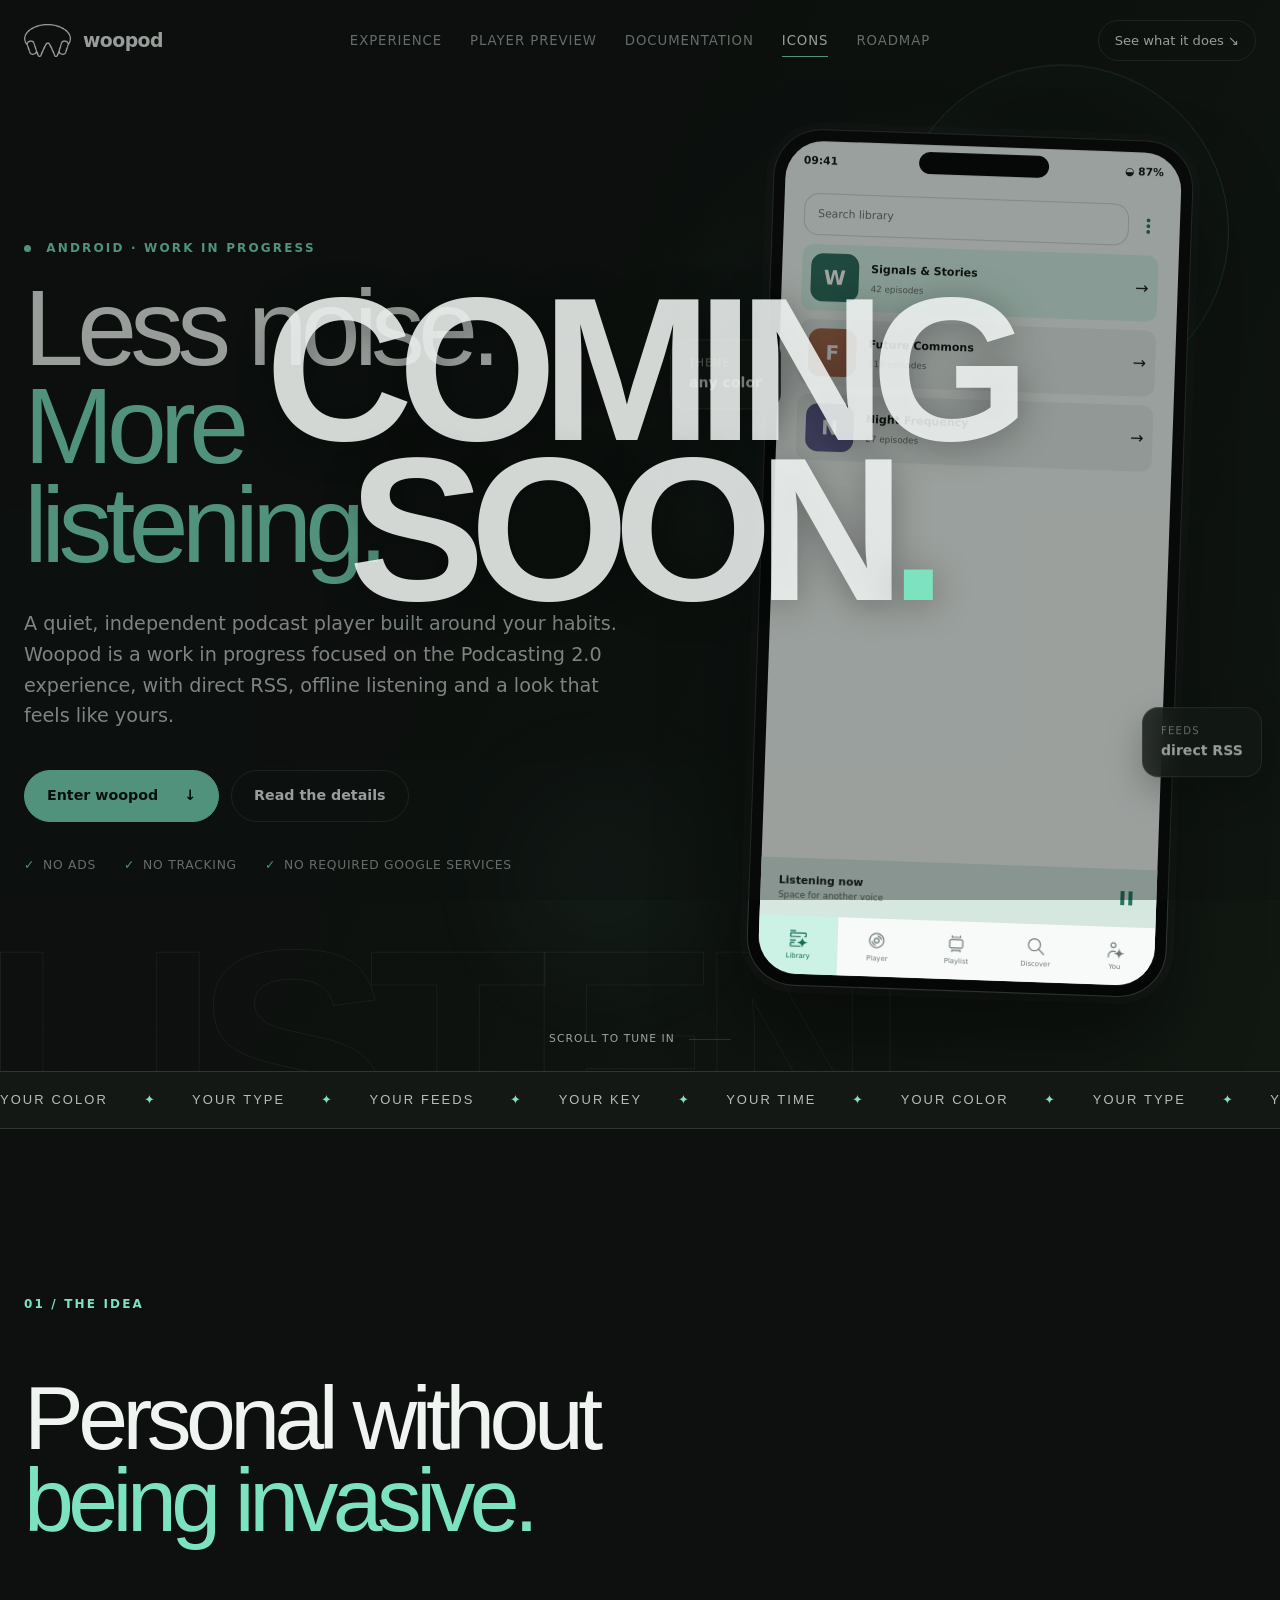
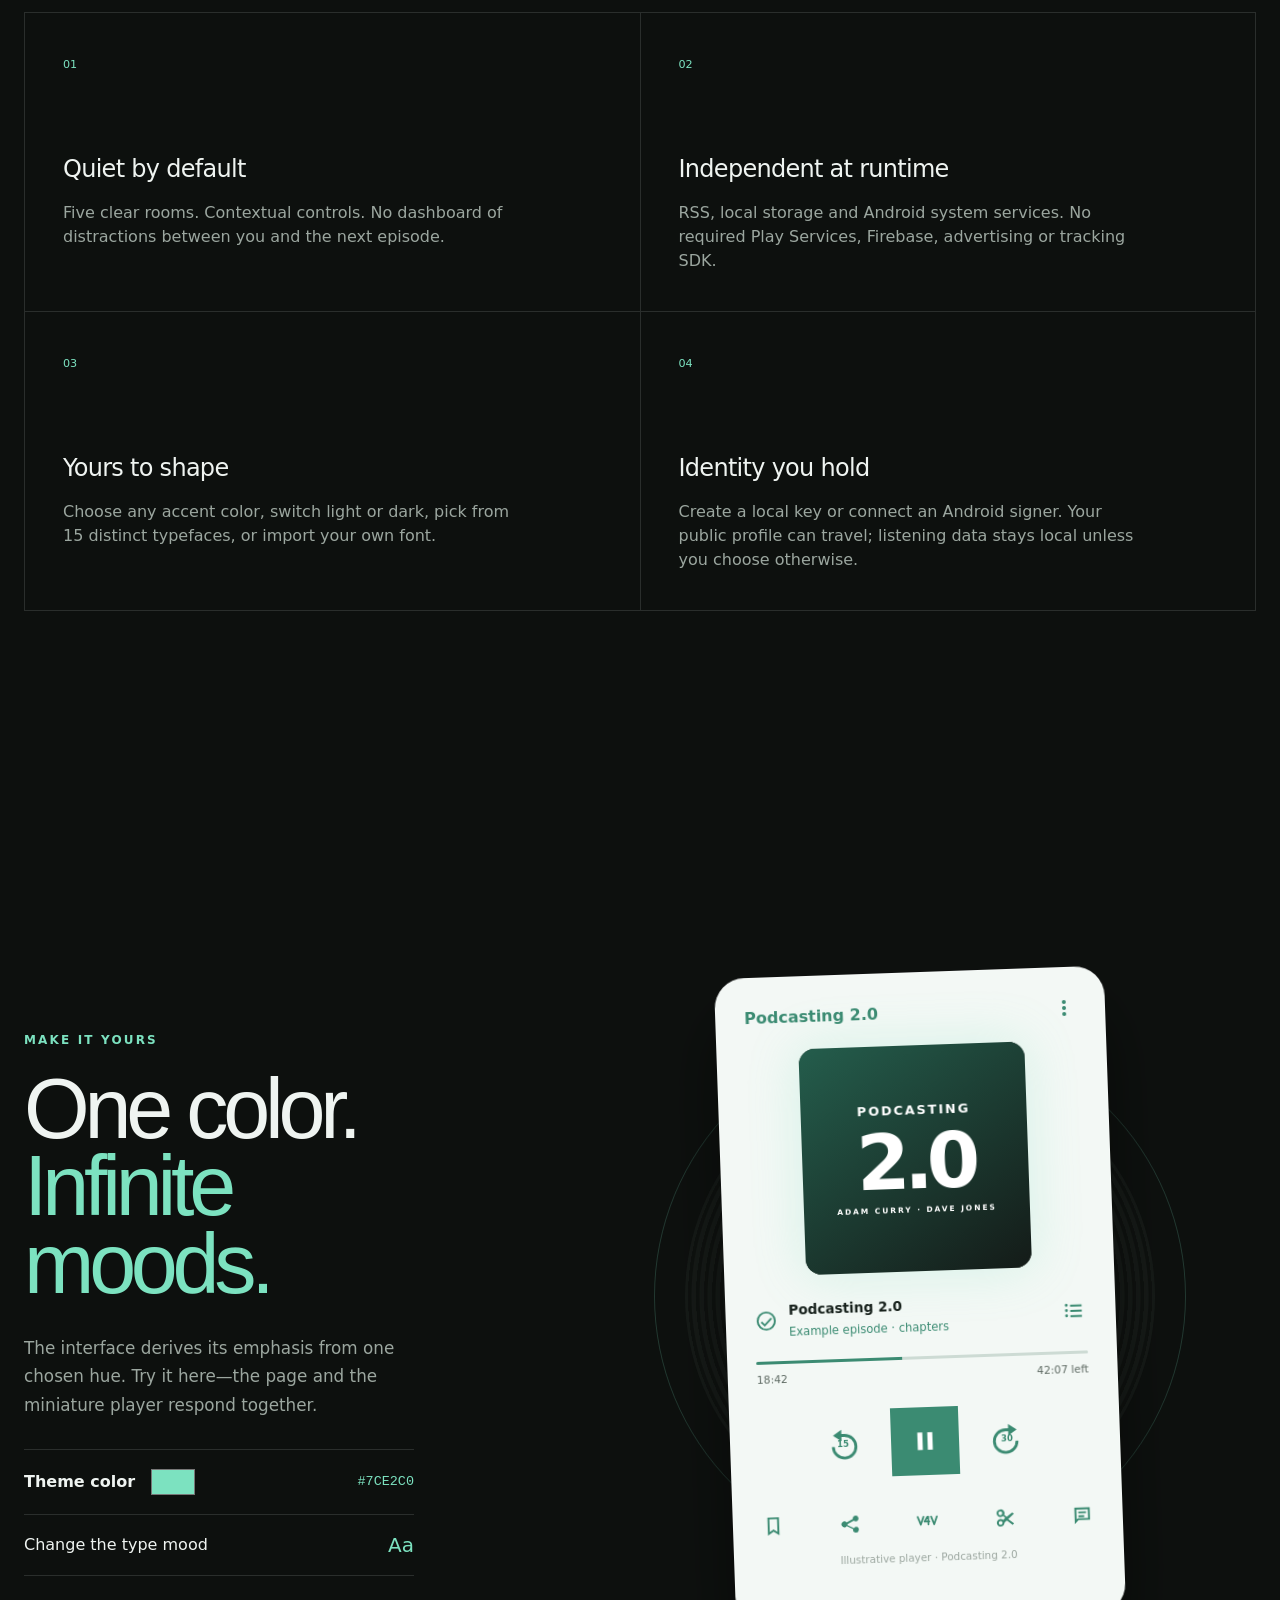
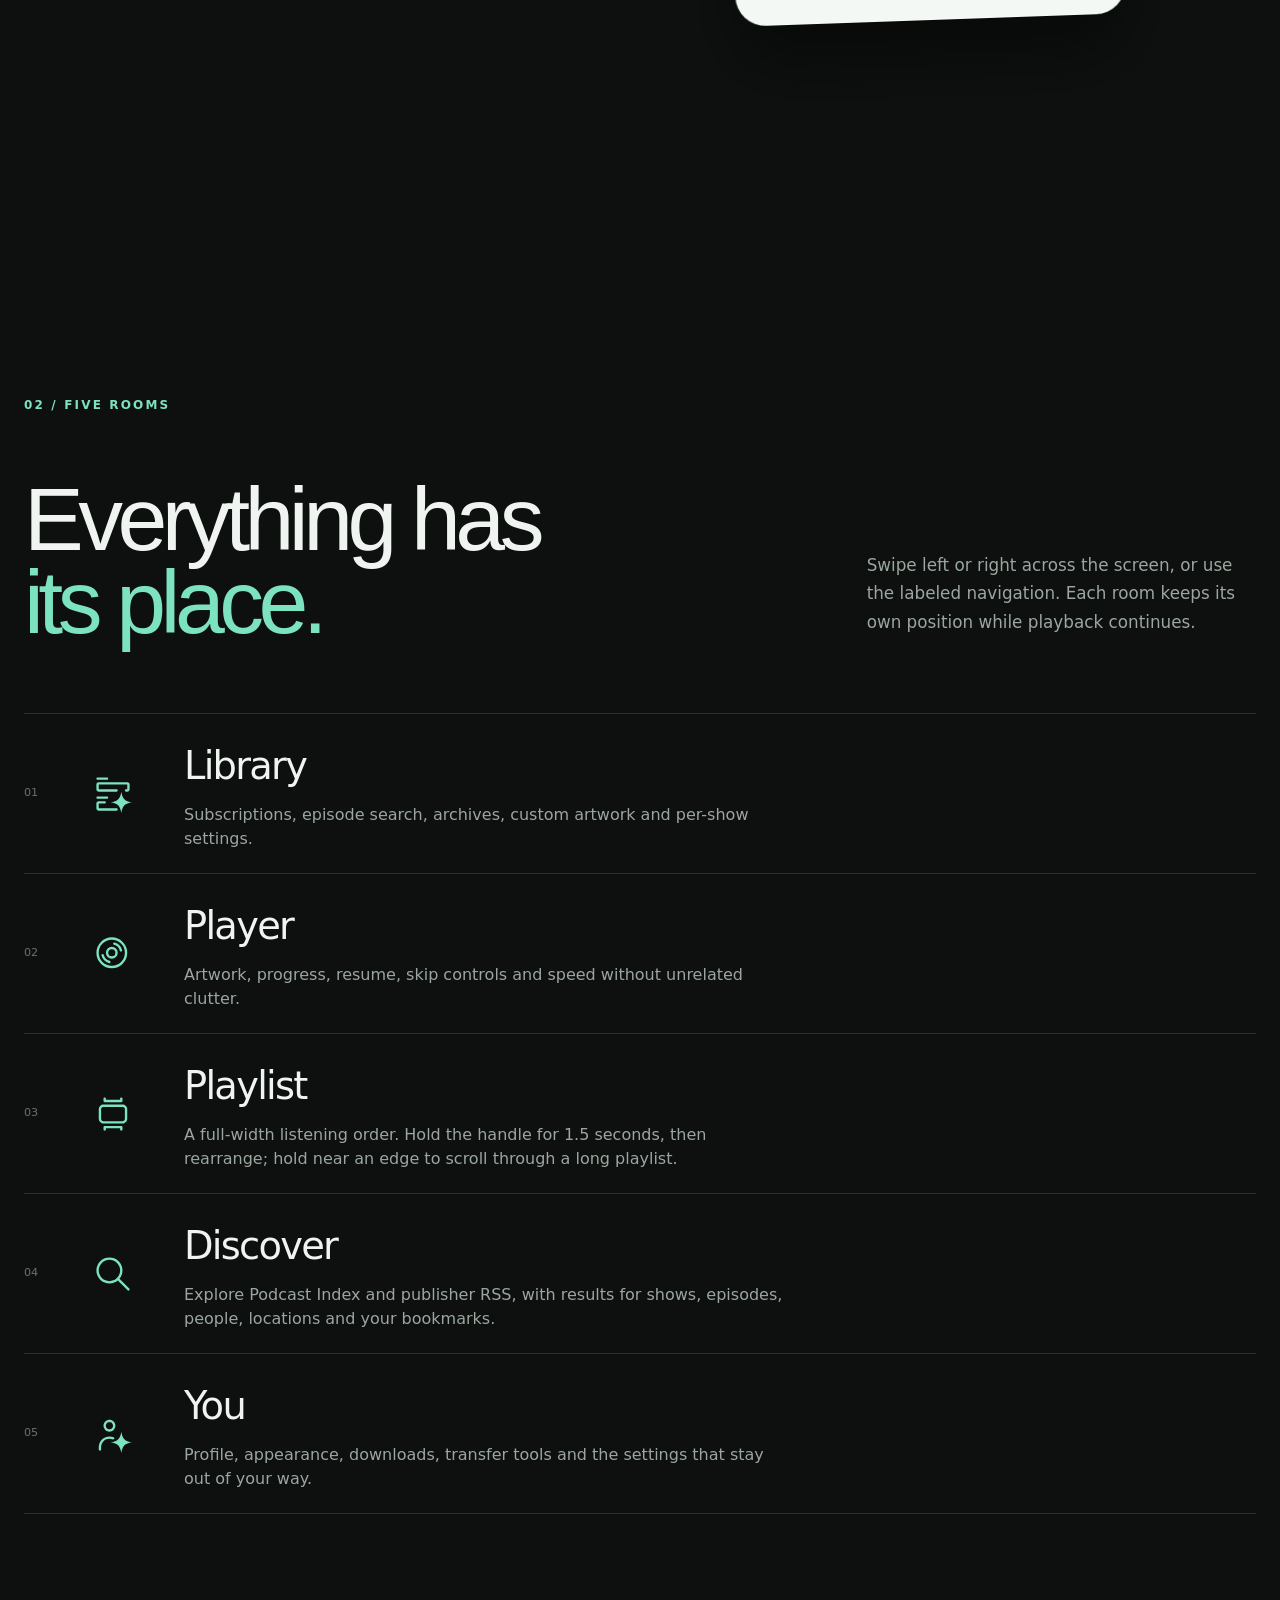
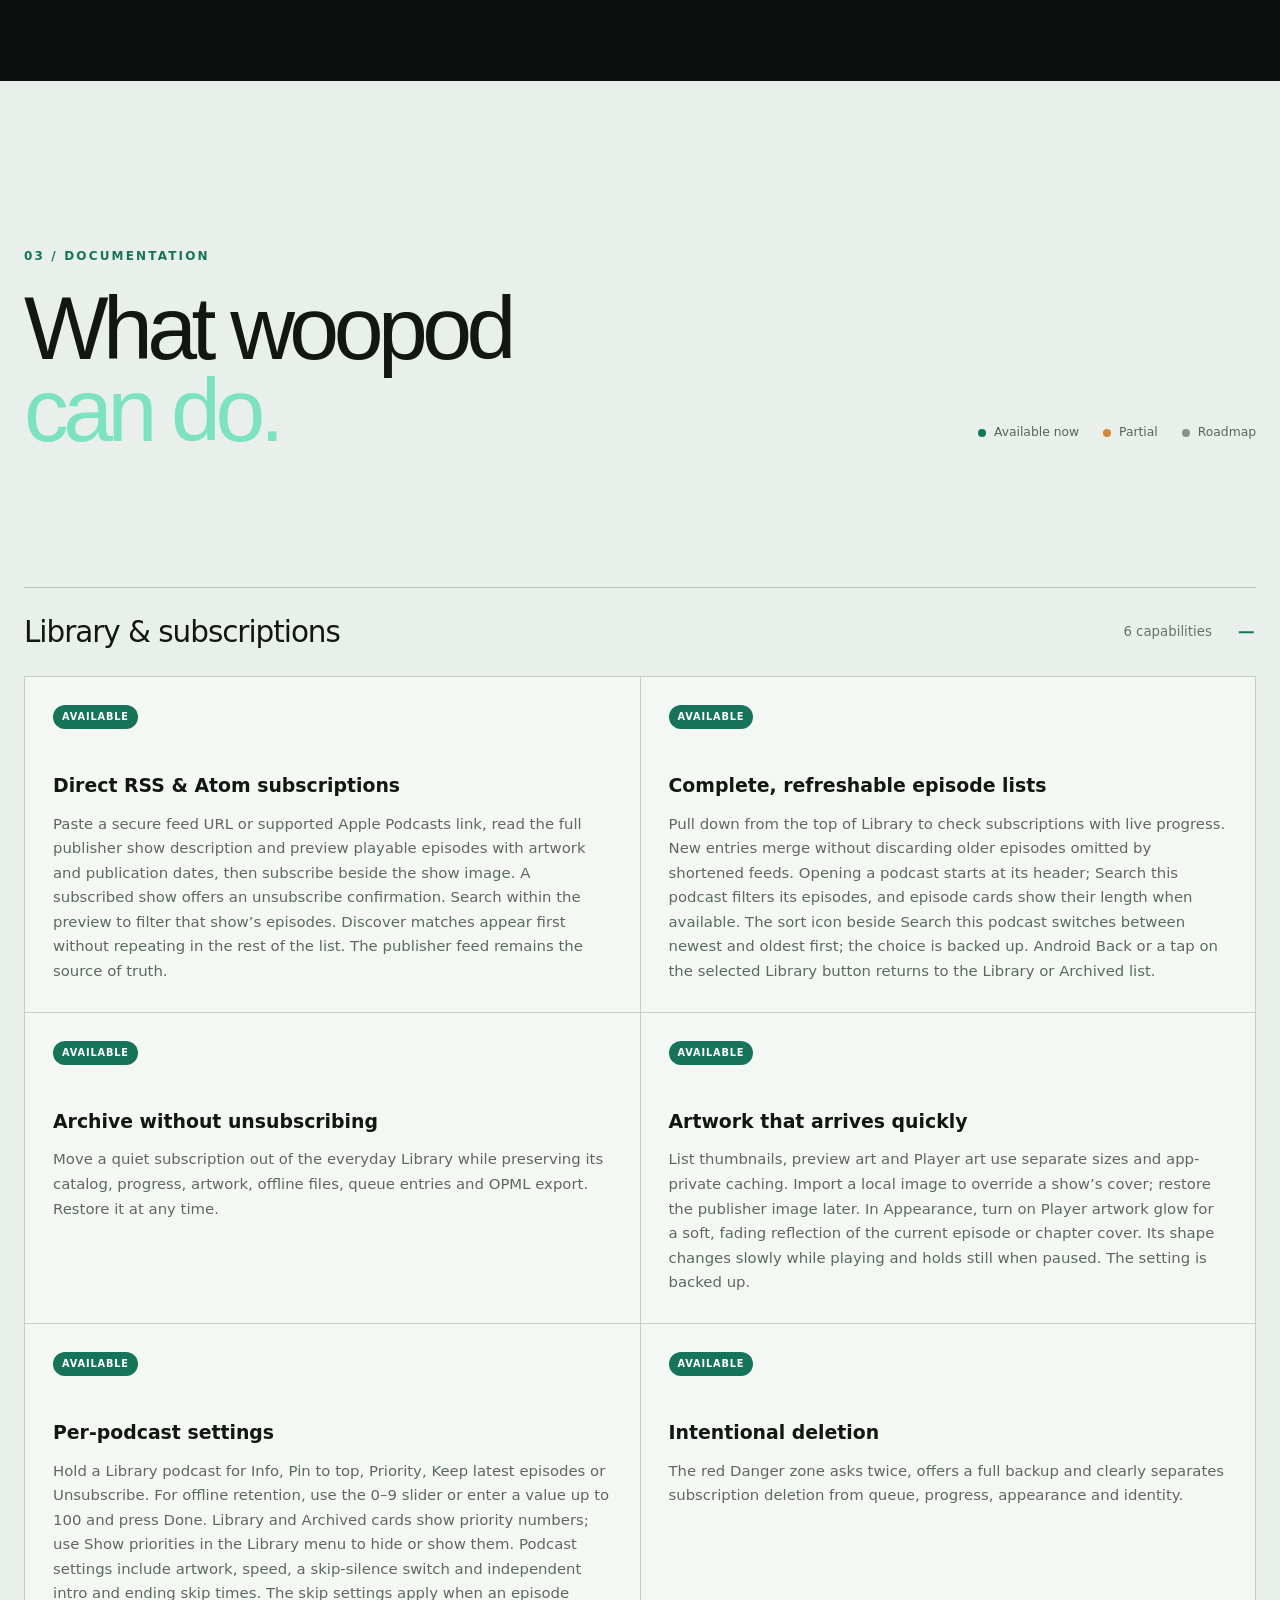
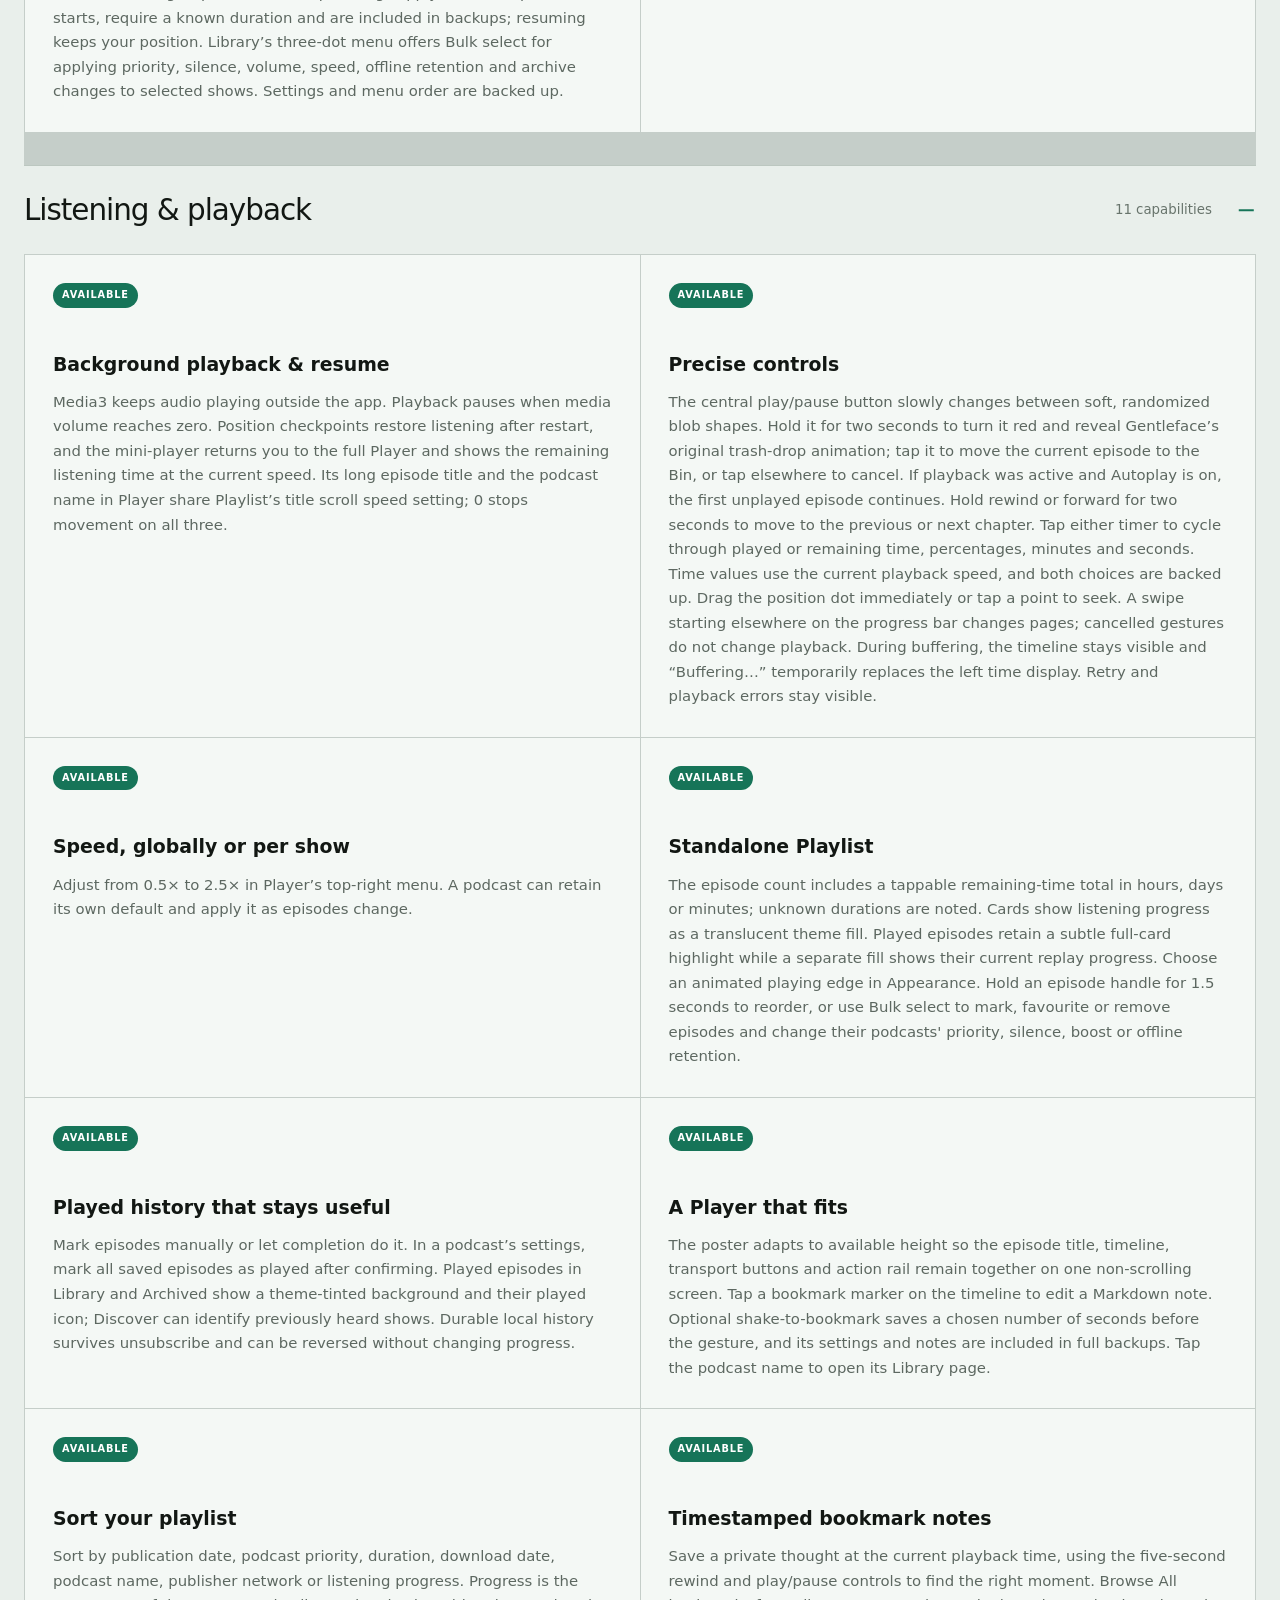
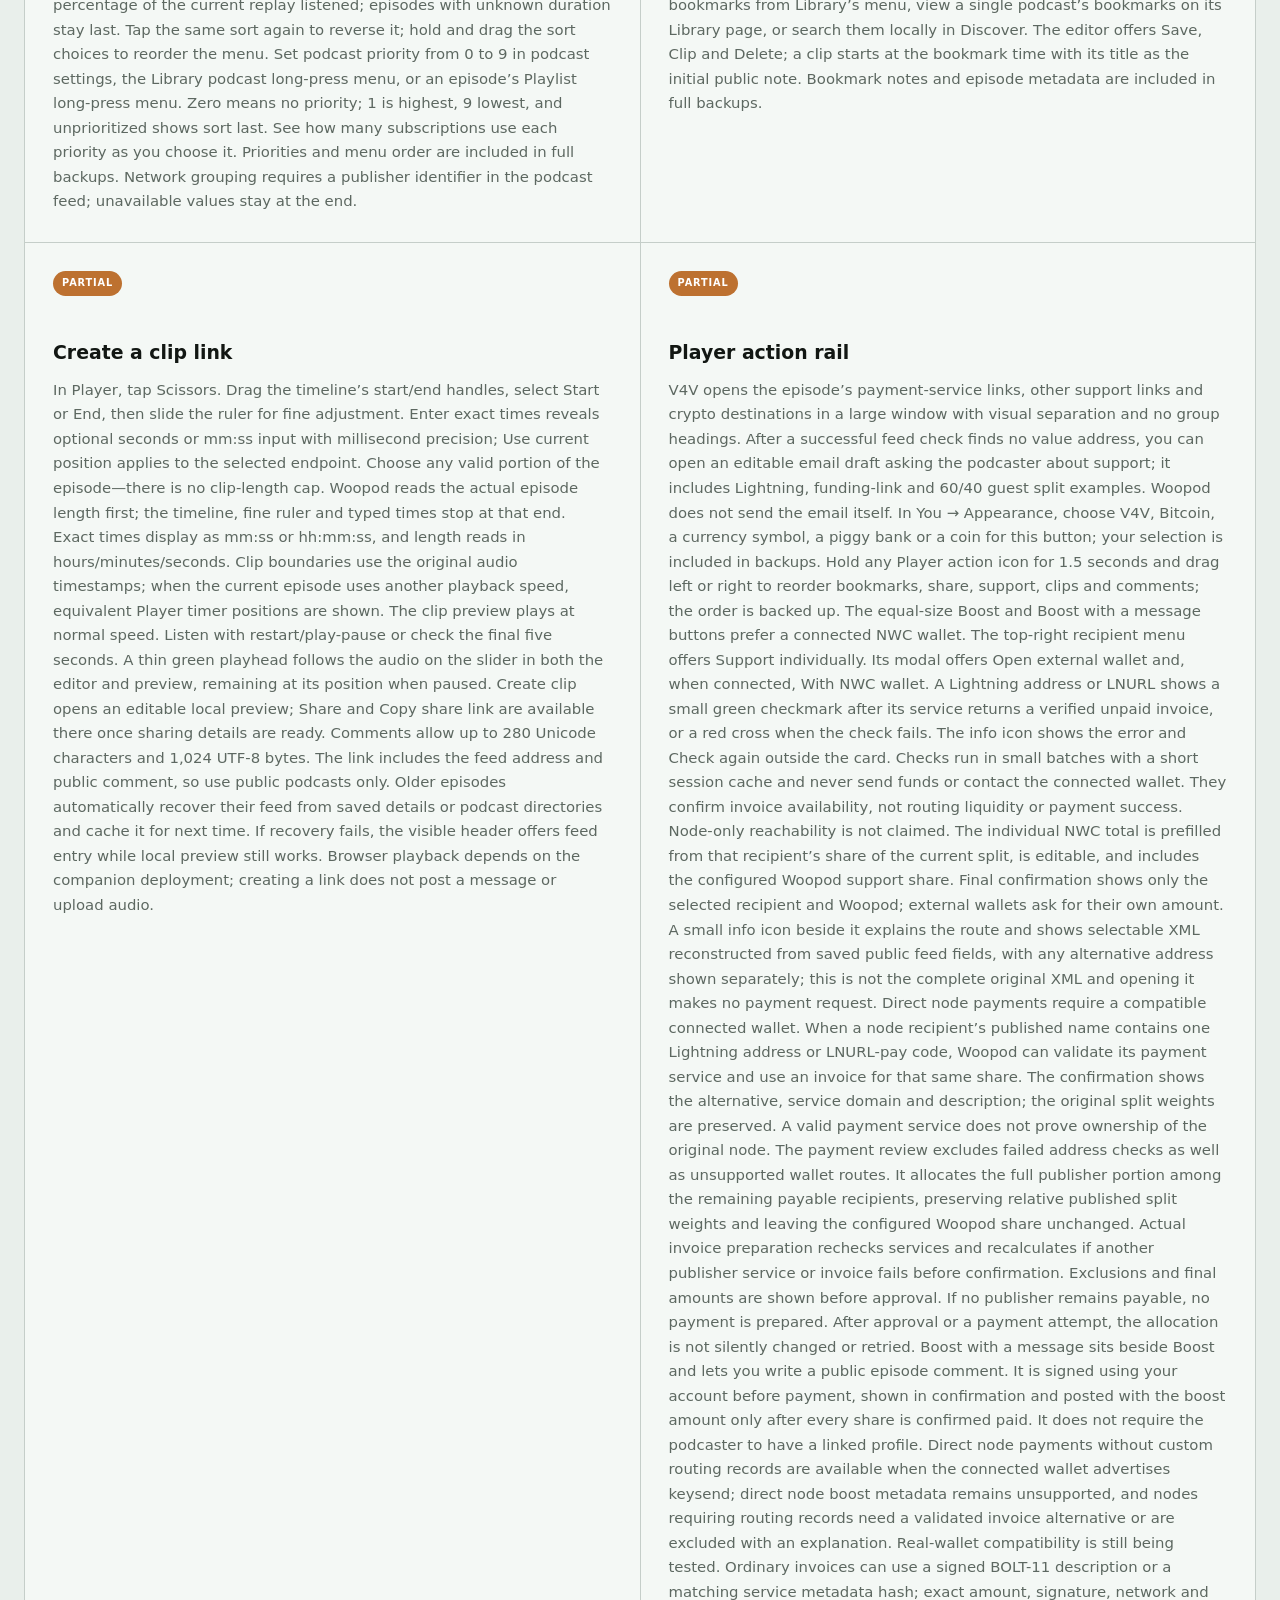
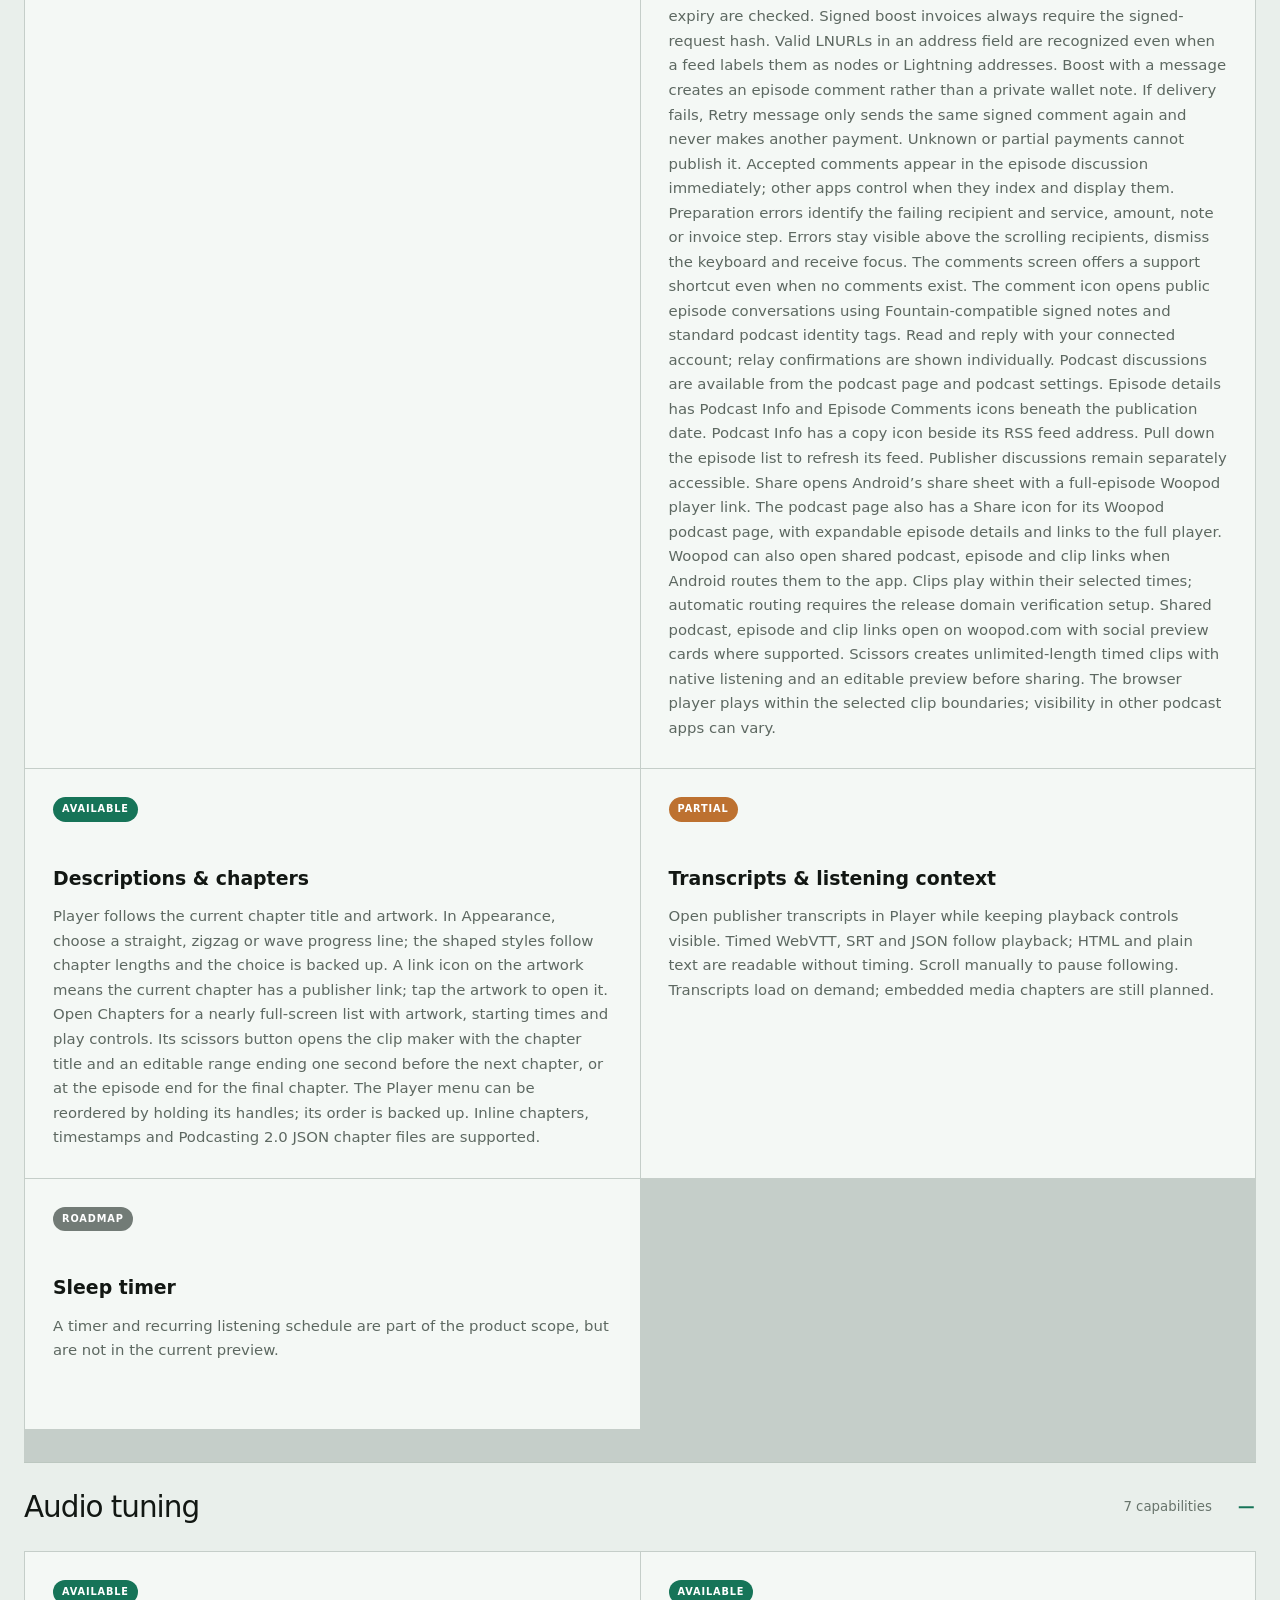
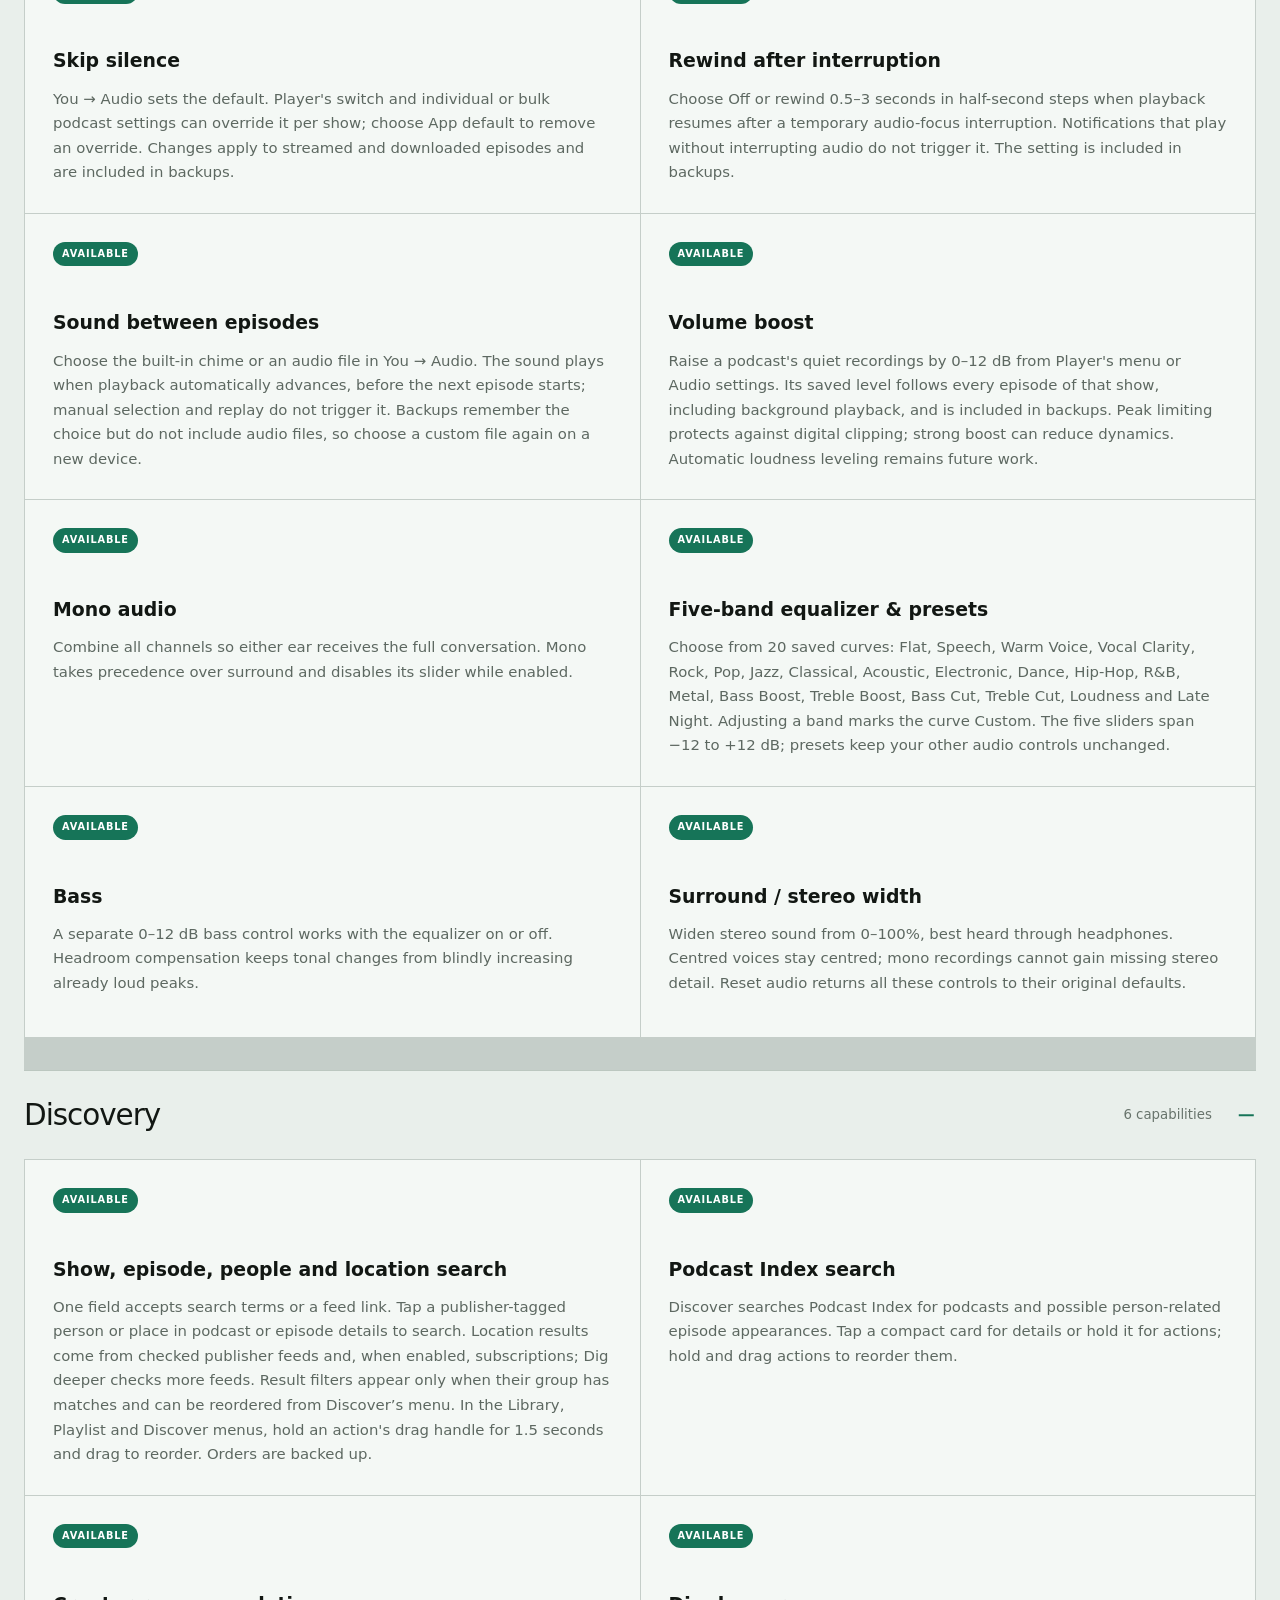
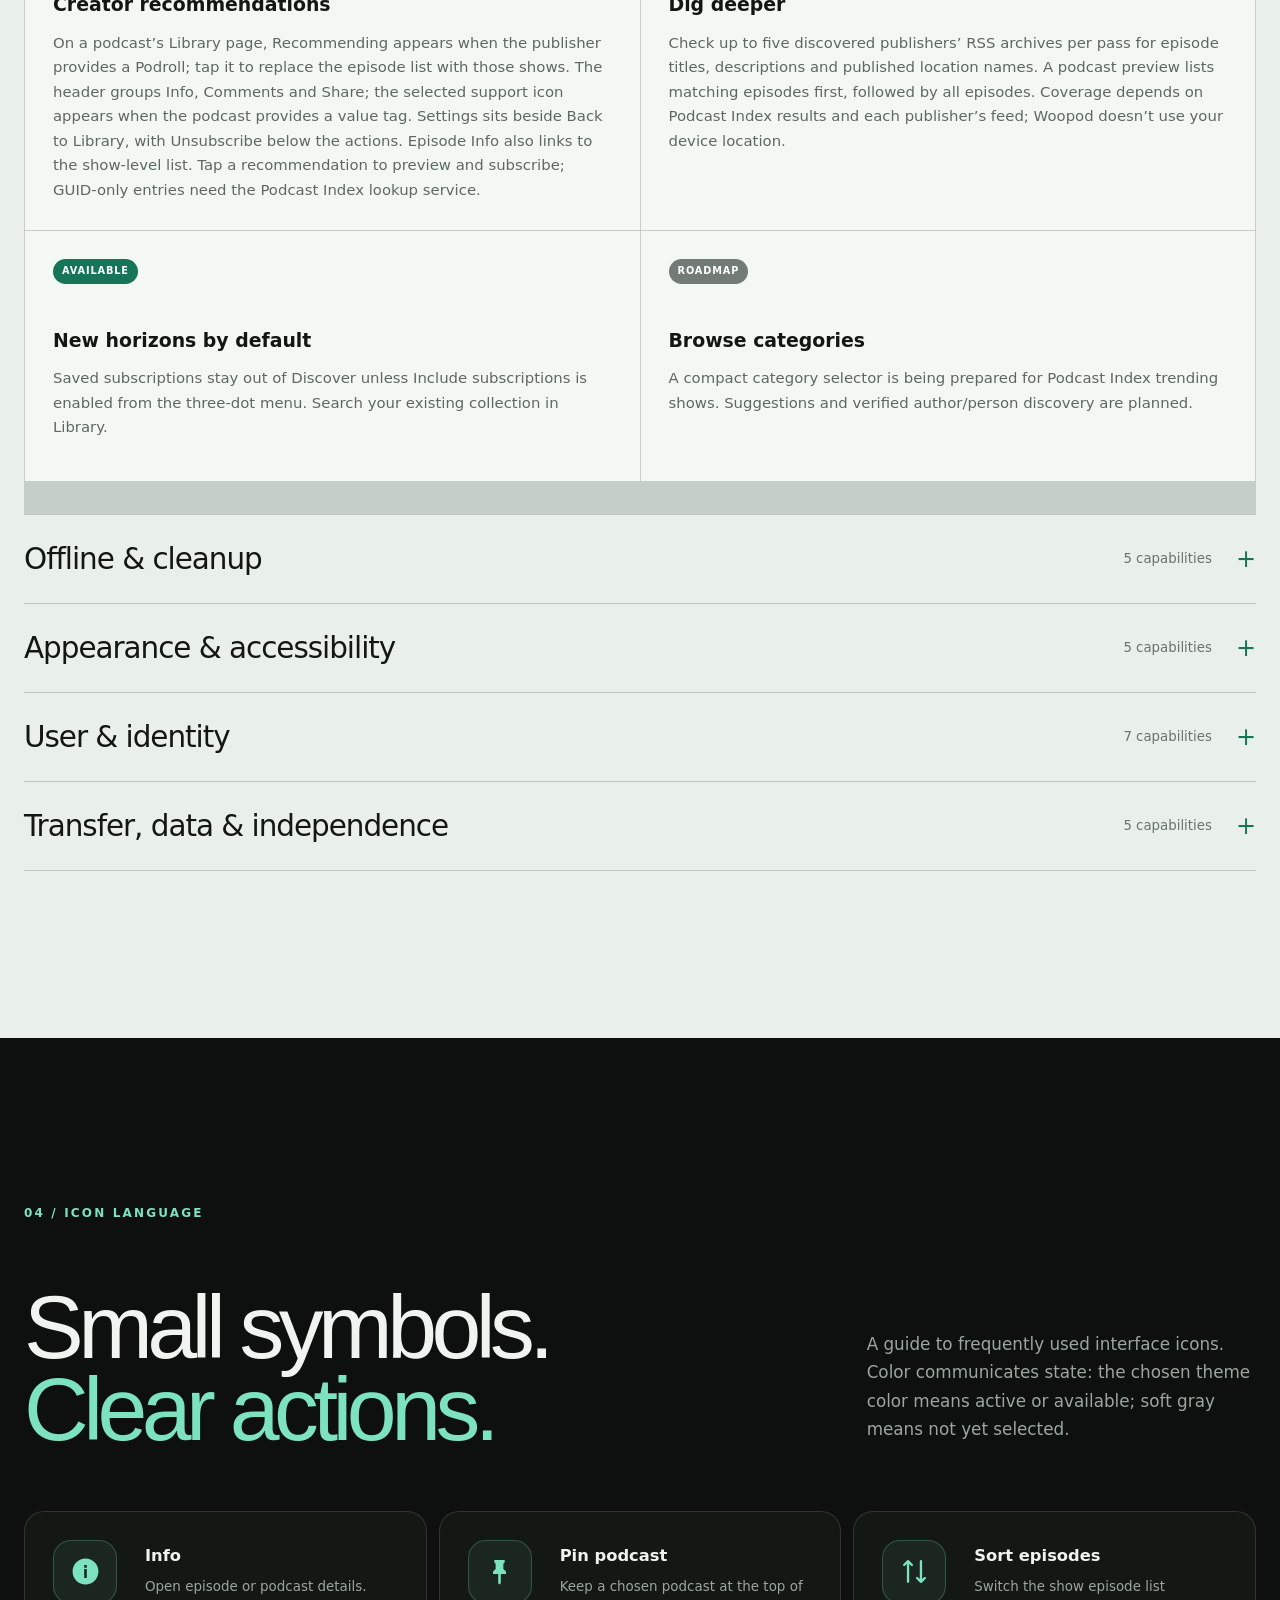
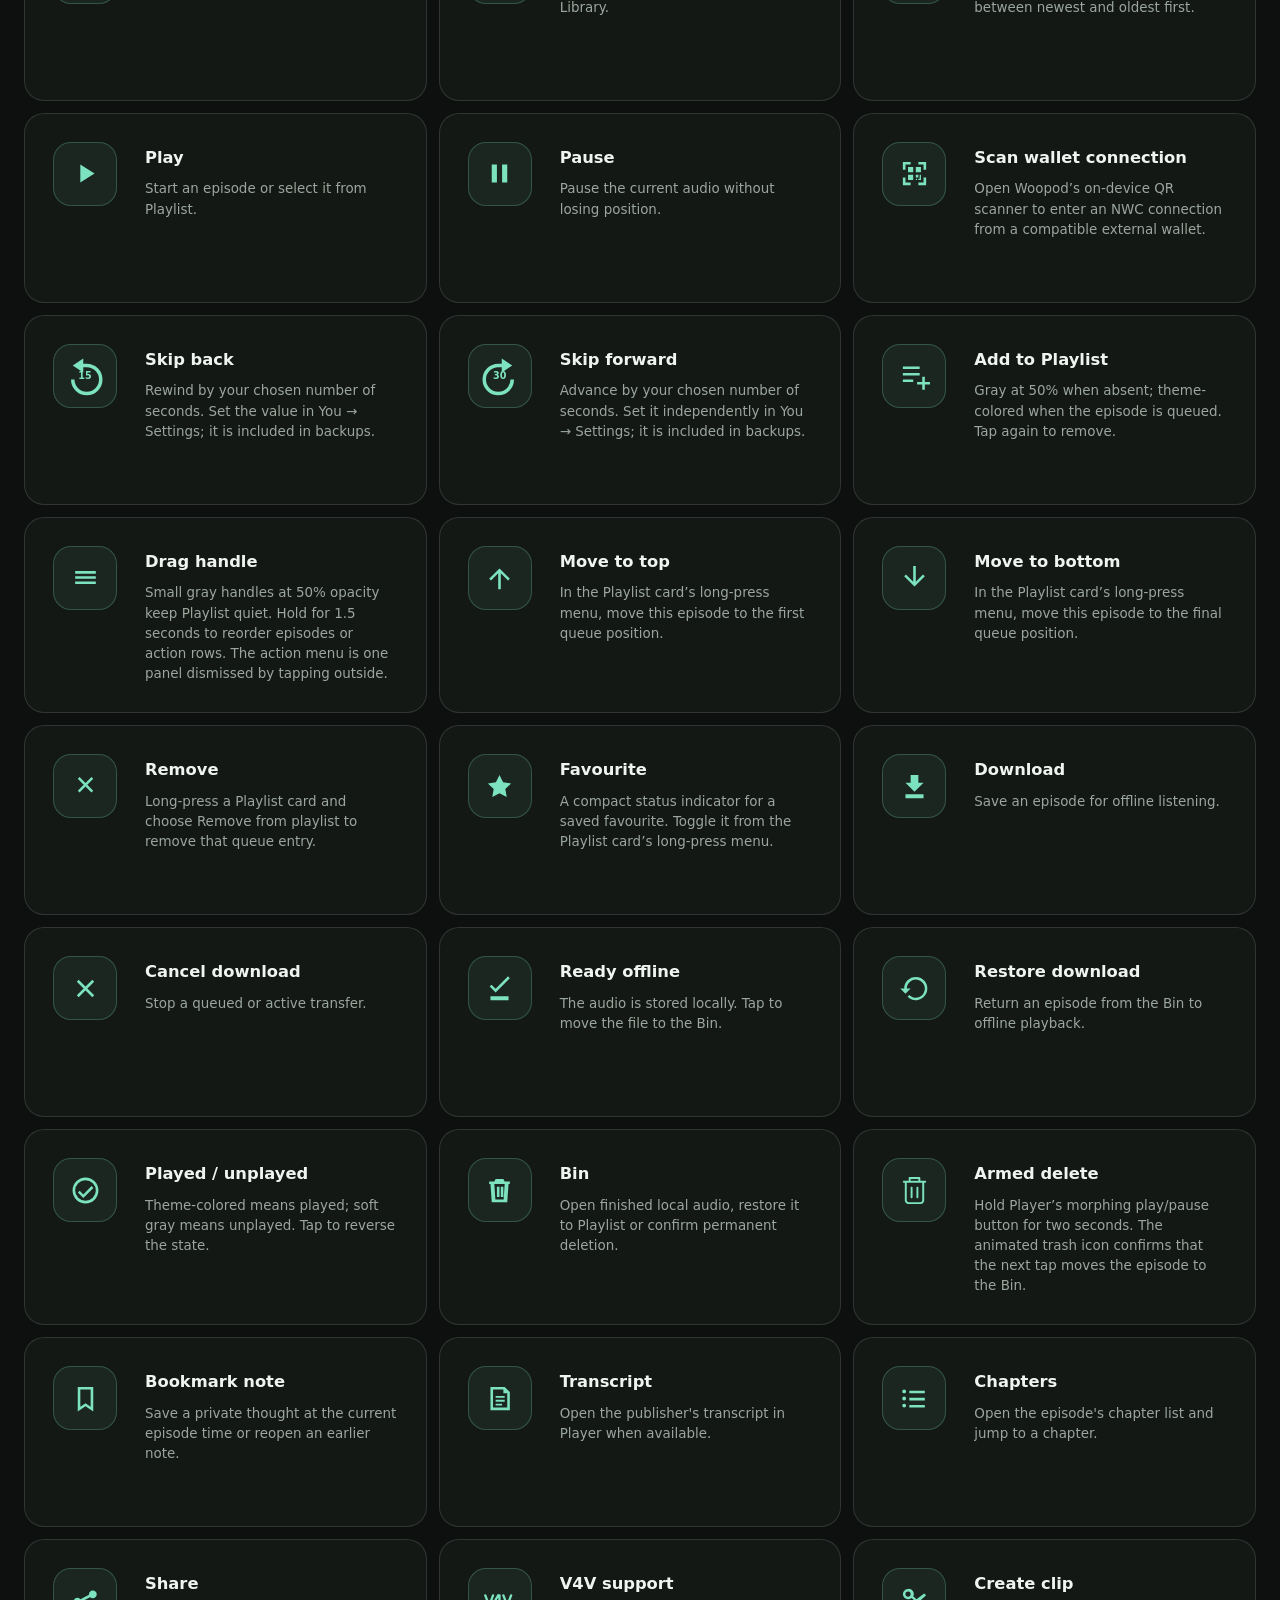
==== commit f604a550: "Document boost redistribution around unavailable recipients" ====
--- a/index.html
+++ b/index.html
@@ -220,7 +220,7 @@
             <article class="doc-item" data-search="playlist sort priority date duration network"><div class="doc-status available">Available</div><h3>Sort your playlist</h3><p>Sort by publication date, podcast priority, duration, download date, podcast name, publisher network or listening progress. Progress is the percentage of the current replay listened; episodes with unknown duration stay last. Tap the same sort again to reverse it; hold and drag the sort choices to reorder the menu. Set podcast priority from 0 to 9 in podcast settings, the Library podcast long-press menu, or an episode’s Playlist long-press menu. Zero means no priority; 1 is highest, 9 lowest, and unprioritized shows sort last. See how many subscriptions use each priority as you choose it. Priorities and menu order are included in full backups. Network grouping requires a publisher identifier in the podcast feed; unavailable values stay at the end.</p></article>
             <article class="doc-item" data-search="bookmark timestamp note thought seek local"><div class="doc-status available">Available</div><h3>Timestamped bookmark notes</h3><p>Save a private thought at the current playback time, using the five-second rewind and play/pause controls to find the right moment. Browse All bookmarks from Library’s menu, view a single podcast’s bookmarks on its Library page, or search them locally in Discover. The editor offers Save, Clip and Delete; a clip starts at the bookmark time with its title as the initial public note. Bookmark notes and episode metadata are included in full backups.</p></article>
             <article class="doc-item" data-search="clip scissors share copy link start end time public comment identity WID"><div class="doc-status partial">Partial</div><h3>Create a clip link</h3><p>In Player, tap Scissors. Drag the timeline’s start/end handles, select Start or End, then slide the ruler for fine adjustment. Enter exact times reveals optional seconds or mm:ss input with millisecond precision; Use current position applies to the selected endpoint. Choose any valid portion of the episode—there is no clip-length cap. Woopod reads the actual episode length first; the timeline, fine ruler and typed times stop at that end. Exact times display as mm:ss or hh:mm:ss, and length reads in hours/minutes/seconds. Clip boundaries use the original audio timestamps; when the current episode uses another playback speed, equivalent Player timer positions are shown. The clip preview plays at normal speed. Listen with restart/play-pause or check the final five seconds. A thin green playhead follows the audio on the slider in both the editor and preview, remaining at its position when paused. Create clip opens an editable local preview; Share and Copy share link are available there once sharing details are ready. Comments allow up to 280 Unicode characters and 1,024 UTF-8 bytes. The link includes the feed address and public comment, so use public podcasts only. Older episodes automatically recover their feed from saved details or podcast directories and cache it for next time. If recovery fails, the visible header offers feed entry while local preview still works. Browser playback depends on the companion deployment; creating a link does not post a message or upload audio.</p></article>
-            <article class="doc-item" data-search="share bitcoin podcasting 2 value recipient clip scissors encrypted episode chat relay"><div class="doc-status partial">Partial</div><h3>Player action rail</h3><p>V4V opens the episode’s payment-service links, other support links and crypto destinations in a large window with visual separation and no group headings. After a successful feed check finds no value address, you can open an editable email draft asking the podcaster about support; it includes Lightning, funding-link and 60/40 guest split examples. Woopod does not send the email itself. In You → Appearance, choose V4V, Bitcoin, a currency symbol, a piggy bank or a coin for this button; your selection is included in backups. Hold any Player action icon for 1.5 seconds and drag left or right to reorder bookmarks, share, support, clips and comments; the order is backed up. The fixed Boost action prefers a connected NWC wallet. The top-right recipient menu offers Support individually. Its modal offers Open external wallet and, when connected, With NWC wallet. A Lightning address or LNURL shows a small green checkmark after its service returns a verified unpaid invoice, or a red cross when the check fails. The info icon shows the error and Check again outside the card. Checks run in small batches with a short session cache and never send funds or contact the connected wallet. They confirm invoice availability, not routing liquidity or payment success. Node-only reachability is not claimed. The individual NWC total is prefilled from that recipient’s share of the current split, is editable, and includes the configured Woopod support share. Final confirmation shows only the selected recipient and Woopod; external wallets ask for their own amount. A small info icon beside it explains the route and shows selectable XML reconstructed from saved public feed fields, with any alternative address shown separately; this is not the complete original XML and opening it makes no payment request. Direct node payments require a compatible connected wallet. When a node recipient’s published name contains one Lightning address or LNURL-pay code, Woopod can validate its payment service and use an invoice for that same share. The confirmation shows the alternative, service domain and description; the original split weights are preserved. A valid payment service does not prove ownership of the original node. The payment review allocates the publisher portion among routes supported by the connected wallet, preserving relative published split weights and showing excluded recipients before confirmation. Boost with a message sits beside Boost and lets you write a public episode comment. It is signed using your account before payment, shown in confirmation and posted with the boost amount only after every share is confirmed paid. It does not require the podcaster to have a linked profile. Direct node payments without custom routing records are available when the connected wallet advertises keysend; direct node boost metadata remains unsupported, and nodes requiring routing records need a validated invoice alternative or are excluded with an explanation. Real-wallet compatibility is still being tested. Ordinary invoices can use a signed BOLT-11 description or a matching service metadata hash; exact amount, signature, network and expiry are checked. Signed boost invoices always require the signed-request hash. Valid LNURLs in an address field are recognized even when a feed labels them as nodes or Lightning addresses. Boost with a message creates an episode comment rather than a private wallet note. If delivery fails, Retry message only sends the same signed comment again and never makes another payment. Unknown or partial payments cannot publish it. Accepted comments appear in the episode discussion immediately; other apps control when they index and display them. Preparation errors identify the failing recipient and service, amount, note or invoice step. Errors stay visible above the scrolling recipients, dismiss the keyboard and receive focus. The comments screen offers a support shortcut even when no comments exist. The comment icon opens public episode conversations using Fountain-compatible signed notes and standard podcast identity tags. Read and reply with your connected account; relay confirmations are shown individually. Podcast discussions are available from the podcast page and podcast settings. Episode details has Podcast Info and Episode Comments icons beneath the publication date. Podcast Info has a copy icon beside its RSS feed address. Pull down the episode list to refresh its feed. Publisher discussions remain separately accessible. Share opens Android’s share sheet with a full-episode Woopod player link. The podcast page also has a Share icon for its Woopod podcast page, with expandable episode details and links to the full player. Woopod can also open shared podcast, episode and clip links when Android routes them to the app. Clips play within their selected times; automatic routing requires the release domain verification setup. Shared podcast, episode and clip links open on woopod.com with social preview cards where supported. Scissors creates unlimited-length timed clips with native listening and an editable preview before sharing. The browser player plays within the selected clip boundaries; visibility in other podcast apps can vary.</p></article>
+            <article class="doc-item" data-search="share bitcoin podcasting 2 value recipient clip scissors encrypted episode chat relay"><div class="doc-status partial">Partial</div><h3>Player action rail</h3><p>V4V opens the episode’s payment-service links, other support links and crypto destinations in a large window with visual separation and no group headings. After a successful feed check finds no value address, you can open an editable email draft asking the podcaster about support; it includes Lightning, funding-link and 60/40 guest split examples. Woopod does not send the email itself. In You → Appearance, choose V4V, Bitcoin, a currency symbol, a piggy bank or a coin for this button; your selection is included in backups. Hold any Player action icon for 1.5 seconds and drag left or right to reorder bookmarks, share, support, clips and comments; the order is backed up. The equal-size Boost and Boost with a message buttons prefer a connected NWC wallet. The top-right recipient menu offers Support individually. Its modal offers Open external wallet and, when connected, With NWC wallet. A Lightning address or LNURL shows a small green checkmark after its service returns a verified unpaid invoice, or a red cross when the check fails. The info icon shows the error and Check again outside the card. Checks run in small batches with a short session cache and never send funds or contact the connected wallet. They confirm invoice availability, not routing liquidity or payment success. Node-only reachability is not claimed. The individual NWC total is prefilled from that recipient’s share of the current split, is editable, and includes the configured Woopod support share. Final confirmation shows only the selected recipient and Woopod; external wallets ask for their own amount. A small info icon beside it explains the route and shows selectable XML reconstructed from saved public feed fields, with any alternative address shown separately; this is not the complete original XML and opening it makes no payment request. Direct node payments require a compatible connected wallet. When a node recipient’s published name contains one Lightning address or LNURL-pay code, Woopod can validate its payment service and use an invoice for that same share. The confirmation shows the alternative, service domain and description; the original split weights are preserved. A valid payment service does not prove ownership of the original node. The payment review excludes failed address checks as well as unsupported wallet routes. It allocates the full publisher portion among the remaining payable recipients, preserving relative published split weights and leaving the configured Woopod share unchanged. Actual invoice preparation rechecks services and recalculates if another publisher service or invoice fails before confirmation. Exclusions and final amounts are shown before approval. If no publisher remains payable, no payment is prepared. After approval or a payment attempt, the allocation is not silently changed or retried. Boost with a message sits beside Boost and lets you write a public episode comment. It is signed using your account before payment, shown in confirmation and posted with the boost amount only after every share is confirmed paid. It does not require the podcaster to have a linked profile. Direct node payments without custom routing records are available when the connected wallet advertises keysend; direct node boost metadata remains unsupported, and nodes requiring routing records need a validated invoice alternative or are excluded with an explanation. Real-wallet compatibility is still being tested. Ordinary invoices can use a signed BOLT-11 description or a matching service metadata hash; exact amount, signature, network and expiry are checked. Signed boost invoices always require the signed-request hash. Valid LNURLs in an address field are recognized even when a feed labels them as nodes or Lightning addresses. Boost with a message creates an episode comment rather than a private wallet note. If delivery fails, Retry message only sends the same signed comment again and never makes another payment. Unknown or partial payments cannot publish it. Accepted comments appear in the episode discussion immediately; other apps control when they index and display them. Preparation errors identify the failing recipient and service, amount, note or invoice step. Errors stay visible above the scrolling recipients, dismiss the keyboard and receive focus. The comments screen offers a support shortcut even when no comments exist. The comment icon opens public episode conversations using Fountain-compatible signed notes and standard podcast identity tags. Read and reply with your connected account; relay confirmations are shown individually. Podcast discussions are available from the podcast page and podcast settings. Episode details has Podcast Info and Episode Comments icons beneath the publication date. Podcast Info has a copy icon beside its RSS feed address. Pull down the episode list to refresh its feed. Publisher discussions remain separately accessible. Share opens Android’s share sheet with a full-episode Woopod player link. The podcast page also has a Share icon for its Woopod podcast page, with expandable episode details and links to the full player. Woopod can also open shared podcast, episode and clip links when Android routes them to the app. Clips play within their selected times; automatic routing requires the release domain verification setup. Shared podcast, episode and clip links open on woopod.com with social preview cards where supported. Scissors creates unlimited-length timed clips with native listening and an editable preview before sharing. The browser player plays within the selected clip boundaries; visibility in other podcast apps can vary.</p></article>
             <article class="doc-item" data-search="episode description notes chapters timestamp show notes info"><div class="doc-status available">Available</div><h3>Descriptions &amp; chapters</h3><p>Player follows the current chapter title and artwork. In Appearance, choose a straight, zigzag or wave progress line; the shaped styles follow chapter lengths and the choice is backed up. A link icon on the artwork means the current chapter has a publisher link; tap the artwork to open it. Open Chapters for a nearly full-screen list with artwork, starting times and play controls. Its scissors button opens the clip maker with the chapter title and an editable range ending one second before the next chapter, or at the episode end for the final chapter. The Player menu can be reordered by holding its handles; its order is backed up. Inline chapters, timestamps and Podcasting 2.0 JSON chapter files are supported.</p></article>
             <article class="doc-item" data-search="external chapters transcript bookmarks notes"><div class="doc-status partial">Partial</div><h3>Transcripts &amp; listening context</h3><p>Open publisher transcripts in Player while keeping playback controls visible. Timed WebVTT, SRT and JSON follow playback; HTML and plain text are readable without timing. Scroll manually to pause following. Transcripts load on demand; embedded media chapters are still planned.</p></article>
             <article class="doc-item" data-search="sleep timer schedule"><div class="doc-status planned">Roadmap</div><h3>Sleep timer</h3><p>A timer and recurring listening schedule are part of the product scope, but are not in the current preview.</p></article>
